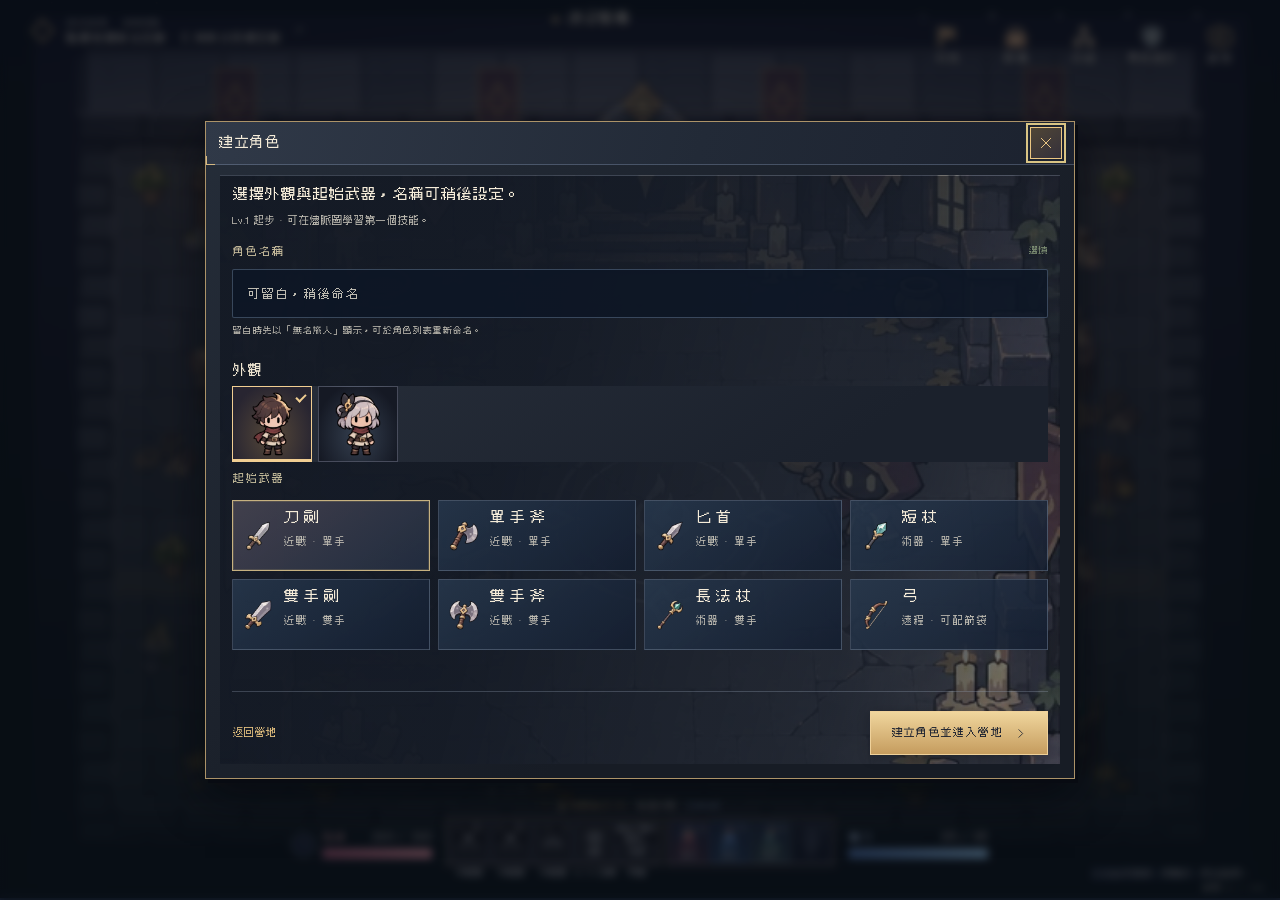
==== play.html @ 7969e5e6 "Publish Emberfall v0.64.27" ====
<!doctype html>
<html lang="zh-Hant">
<head><meta name="emberfall-version" content="0.64.27"><meta name="emberfall-release" content="138"><meta charset="utf-8"><meta name="viewport" content="width=device-width,initial-scale=1,viewport-fit=cover"><meta name="theme-color" content="#141a24"><meta name="description" content="裂界遺火：以燼脈圖與裝備養成的 2D 刷裝動作 RPG。探索三章分岔路線、裂隙與終局守衛。"><title>裂界遺火</title><link rel="icon" href="data:image/svg+xml,%3Csvg xmlns='http://www.w3.org/2000/svg' viewBox='0 0 32 32'%3E%3Cpath d='M16 2 28 19 16 30 4 19Z' fill='%23b69a69'/%3E%3Cpath d='m16 10 5 10-5 5-5-5Z' fill='%23121614'/%3E%3C/svg%3E"><!-- PWA:START --><link rel="manifest" href="manifest.webmanifest"><link rel="apple-touch-icon" href="icons/emberfall-180.png"><!-- PWA:END --><link rel="stylesheet" href="style.css?v=136"><link rel="stylesheet" href="mobile.css?v=135"><link rel="stylesheet" href="ring-tree.css?v=130"><link rel="stylesheet" href="anime-theme.css?v=135"><link rel="stylesheet" href="anime-assets.css?v=108"><link rel="stylesheet" href="compact-skills.css?v=130"><link rel="stylesheet" href="feedback-ui.css?v=108"><link rel="stylesheet" href="cloud-ui.css?v=108"><link rel="stylesheet" href="verified-ui.css?v=109"><link rel="stylesheet" href="appearance-picker.css?v=109"></head>
<body class="storage-loading"><div id="low-health-warning" aria-hidden="true"></div><div id="storage-loader" role="status">載入角色存檔…</div>
<dialog class="orientation-guard" id="orientation-guard" role="alertdialog" aria-modal="true" aria-labelledby="orientation-title" aria-describedby="orientation-copy" tabindex="-1" hidden><svg viewBox="0 0 64 64" aria-hidden="true"><rect x="20" y="10" width="24" height="44" rx="4" transform="rotate(90 32 32)"/><path d="M11 24A23 23 0 0 1 48 13m-1-7 2 8-8-1M53 40A23 23 0 0 1 16 51m1 7-2-8 8 1"/><path d="M47 29v6"/></svg><strong id="orientation-title">請將手機轉為橫向</strong><p id="orientation-copy">已暫停遊戲，橫向後繼續。</p></dialog>
<svg class="svg-defs" aria-hidden="true"><defs><symbol id="i-dagger" viewBox="0 0 24 24"><path d="m16 3 5-1-1 5-8 8-4-4 8-8ZM6 10l8 8M9 14l-6 6m0-4 4 4"/></symbol><symbol id="i-sword" viewBox="0 0 24 24"><path d="m14 4 6-2-2 6-9 9-3-3ZM4 13l7 7M3 21l5-5M2 20l2 2"/></symbol><symbol id="i-earthbreak" viewBox="0 0 24 24"><path d="m2 15 5-4 4 2-3 3 1 3-5-1ZM12 14l4-2 6 3-2 4-5 1-3-3Z" fill="#516279" stroke="#99aabc" stroke-width=".8"/><path d="m2 15 3 1m4-1 2 1-1 2 3 3m-2-5 3 1 3-2 4 1" fill="none" stroke="#efb267" stroke-width="1.2" stroke-linejoin="round" stroke-linecap="round"/><path d="m17 3 4-1-1 4-6 7-2-2Z" fill="#dce8ef" stroke="#7590a4" stroke-width=".65"/><path d="m12 10 3 3m-1-1-3 2" fill="none" stroke="#efd192" stroke-width="1.15" stroke-linecap="round"/></symbol><symbol id="i-bow" viewBox="0 0 24 24"><path d="M5 3c16 1 15 15 16 16L5 3 3 21 21 19M3 21 19 5m-5 0h5v5"/></symbol><symbol id="i-staff" viewBox="0 0 24 24"><path d="m4 21 10-12M12 3l7-1 3 6-7 4-5-4Z"/></symbol><symbol id="i-rune" viewBox="0 0 24 24"><path d="m12 2 8 10-8 10-8-10ZM12 6v12M8 12h8"/></symbol><symbol id="i-map" viewBox="0 0 24 24"><path d="m2 5 7-3 6 3 7-3v17l-7 3-6-3-7 3ZM9 2v17M15 5v17"/></symbol><symbol id="i-bag" viewBox="0 0 24 24"><path d="M7 6V4a5 5 0 0 1 10 0v2M4 7h16l1 14H3ZM8 11v2m8-2v2"/></symbol><symbol id="i-tree" viewBox="0 0 24 24"><path d="M12 7v4M5 11h14M5 11v5M19 11v5M12 11v8"/><circle cx="12" cy="4" r="3"/><circle cx="5" cy="19" r="3"/><circle cx="19" cy="19" r="3"/></symbol><symbol id="i-book" viewBox="0 0 24 24"><path d="M12 5C8 2 3 3 2 4v16c4-2 7-1 10 1 3-2 6-3 10-1V4c-4-2-7-1-10 1v16M5 8h4m6 0h4M5 12h4m6 0h4"/></symbol><symbol id="i-chevron" viewBox="0 0 24 24"><path d="m9 5 7 7-7 7"/></symbol><symbol id="i-flame" viewBox="0 0 24 24"><path d="M13 2c1 6 9 7 7 14a8 8 0 0 1-16-1c0-3 2-5 4-7-1 6 2 6 3 4 2-3-1-5 2-10ZM12 14c-5 4-2 8 1 6 2-1 1-4-1-6Z"/></symbol><symbol id="i-shield" viewBox="0 0 24 24"><path d="m12 2 9 4-1 10-8 6-8-6L3 6ZM12 6v12M8 12h8"/></symbol><symbol id="i-heart" viewBox="0 0 24 24"><path d="M12 21 3 12C-2 5 7-1 12 6c5-7 14-1 9 6Z"/></symbol><symbol id="i-eye" viewBox="0 0 24 24"><path d="M2 12s8-15 20 0c-12 15-20 0-20 0Z"/><circle cx="12" cy="12" r="3"/></symbol><symbol id="i-helm" viewBox="0 0 24 24"><path d="M4 19V9a8 8 0 0 1 16 0v10l-5 3v-9H9v9ZM4 10h16M12 2v8"/></symbol><symbol id="i-armor" viewBox="0 0 24 24"><path d="M7 2 2 7l3 5 2-2-1 12h12l-1-12 2 2 3-5-5-5-5 3Z"/></symbol><symbol id="i-hand" viewBox="0 0 24 24"><path d="m7 22-4-8 2-2 3 3V4a2 2 0 0 1 3 0v8-9a2 2 0 0 1 3 0v9-7a2 2 0 0 1 3 0v8-5a2 2 0 0 1 3 0v9l-4 5Z"/></symbol><symbol id="i-boot" viewBox="0 0 24 24"><path d="M7 2h11l-1 12 5 5v3H3v-5l5-4Z"/></symbol><symbol id="i-whirl" viewBox="0 0 24 24"><path d="M20 7C12-3-1 7 5 16c4 6 15 4 15-3 0-6-9-8-11-3s5 8 6 3M20 2v5h-5"/></symbol><symbol id="i-wind" viewBox="0 0 24 24"><path d="M2 8h14c8 0 4-10 0-5M2 12h16c7 0 4 11-1 7M2 16h8"/></symbol><symbol id="i-lightning" viewBox="0 0 24 24"><path d="m13 2-9 12 7-1-1 9 10-13-7 1Z"/></symbol><symbol id="i-target" viewBox="0 0 24 24"><circle cx="12" cy="12" r="8"/><circle cx="12" cy="12" r="3"/><path d="M12 0v5m0 14v5M0 12h5m14 0h5"/></symbol><symbol id="i-meteor" viewBox="0 0 24 24"><path d="m9 4 10-2-2 10M6 8l7-5M15 16l6-7"/><circle cx="8" cy="16" r="6"/></symbol><symbol id="i-snow" viewBox="0 0 24 24"><path d="M12 1v22M2 6l20 12M2 18 22 6M8 3l4 4 4-4M8 21l4-4 4 4M2 10l5-1-1-5M22 14l-5 1 1 5M2 14l5 1-1 5M22 10l-5-1 1-5"/></symbol><symbol id="i-potion" viewBox="0 0 24 24"><path d="M8 2h8v4l-1 2 5 7v5l-3 2H7l-3-2v-5l5-7-1-2ZM5 15h14M10 18h4m-2-2v4"/></symbol><symbol id="i-pause" viewBox="0 0 24 24"><path d="M8 4v16M16 4v16"/></symbol><symbol id="i-play" viewBox="0 0 24 24"><path d="m7 3 14 9-14 9Z"/></symbol><symbol id="i-close" viewBox="0 0 24 24"><path d="m5 5 14 14M5 19 19 5"/></symbol><symbol id="i-coin" viewBox="0 0 24 24"><circle cx="12" cy="12" r="9"/><path d="m12 6 4 6-4 6-4-6Z"/></symbol><symbol id="i-check" viewBox="0 0 24 24"><path d="m4 12 5 5L20 6"/></symbol><symbol id="i-lock" viewBox="0 0 24 24"><path d="M7 10V6a5 5 0 0 1 10 0v4M4 10h16v12H4ZM12 14v4"/></symbol><symbol id="i-chest" viewBox="0 0 24 24"><path d="M3 9V5h18v4M2 9h20v12H2ZM3 13h18M10 10h4v6h-4ZM7 4v5m10-5v5"/></symbol><symbol id="i-flag" viewBox="0 0 24 24"><path d="M5 22V2m0 1c5-4 8 4 15 0v11c-7 4-10-4-15 0"/></symbol><symbol id="i-ring" viewBox="0 0 24 24"><circle cx="12" cy="15" r="7"/><path d="m7 5 5-4 5 4-5 6ZM7 5h10"/></symbol><symbol id="i-salvage" viewBox="0 0 24 24"><path d="m14 2 8 8-4 4-8-8 4-4ZM12 8 2 18l4 4L16 12M17 19l2 3m2-6 2 1M3 4l2 2"/></symbol><symbol id="i-unlock" viewBox="0 0 24 24"><path d="M8 10V6a4 4 0 0 1 8 0M5 10h14v12H5ZM12 14v4"/></symbol></defs></svg>
<div class="game-shell">
 <header class="game-topbar"><div class="chapter-label"><span id="arena-chapter">營地</span><b id="arena-chapter-name">遠征整備</b><i id="arena-location-divider" aria-hidden="true" hidden>／</i><span id="arena-location"></span></div></header>
 <main class="game-main"><section class="arena" id="arena"><canvas id="world" aria-label="裂界遺火遊戲畫面"></canvas><div class="arena-grain"></div>
  <aside class="player-status-hud" aria-label="玩家狀態">
   <section id="route-hud" class="route-hud" aria-label="遠征狀態" hidden>
    <div class="run-progress"><strong id="run-difficulty">初征</strong><span id="run-progress"></span><span class="run-clock"><time id="run-time" aria-label="遠征時間">00:00</time></span></div>
    <div class="run-room"><strong id="run-room-name"></strong><span id="run-wave"></span></div>
    <div class="run-objective" id="run-objective" hidden></div>
    <div class="route-hud-row"><button class="mini-map" id="mini-map" data-panel="quests" aria-label="開啟任務路線"></button><span class="route-remaining" title="目前這一波，包含尚未入場的敵人">敵人剩餘 <b id="enemy-count">0</b></span></div>
   </section>
   <div class="quest-tracker"><button data-panel="quests"><span class="quest-diamond">◇</span><div><small>遠征進度 <span id="arena-state">營地準備</span></small><b id="objective-text">建立角色，準備遠征</b></div><span>↗</span></button></div><aside id="training-overlay" class="training-overlay hidden" aria-label="DPS 訓練場即時統計"><div class="training-live-heading"><b>DPS 訓練場</b><span id="training-state">等待首次命中</span><time id="training-timer">00:00</time></div><div class="training-live-grid"><div><small>平均 DPS</small><b id="training-average">0</b></div><div><small>近 5 秒 DPS</small><b id="training-recent">0</b></div><div><small>峰值 1 秒 DPS</small><b id="training-peak">0</b></div><div><small>累計實傷</small><b id="training-total">0</b></div><div><small>最大單次</small><b id="training-max">0</b></div></div><p id="training-live-mana"></p><div class="training-live-actions"><button id="training-reset" data-training-action="reset">重置</button><button data-panel="trainingResults">傷害分析</button><button id="training-finish" data-training-action="finish">結束採樣</button><button data-training-action="camp">回營地</button></div></aside><div class="buff-rack" id="buff-rack" aria-label="目前增減益"></div></aside>
  <div id="room-banner" class="room-banner hidden"><small id="room-subtitle"></small><strong id="room-title"></strong></div>
  <details id="expedition-risk-hud" hidden><summary></summary><div class="risk-summary"></div></details>

  <div class="boss-bar hidden" id="boss-bar"><small>灰燼君王 · 莫爾迦 <span id="boss-phase">沉眠的暴君</span></small><div><i id="boss-fill"></i></div></div>
  <div class="camp-overlay" id="camp-overlay"><h2>建立角色</h2><button id="start" class="gold-btn">開啟行者名冊</button></div>
  <button type="button" id="camp-interact" class="camp-interact hidden"><kbd>E</kbd><span></span></button>
  <div class="result-overlay hidden" id="result-overlay"></div><div class="pause-overlay hidden" id="pause-overlay"><h2>暫停</h2><button id="resume" class="gold-btn">繼續遊戲</button><button id="abandon" class="subtle-btn">返回營地</button><small>本次關卡進度不會保留</small></div>
  <div class="travel-overlay hidden" id="travel-overlay">
   <div class="travel-veil" aria-hidden="true">
    <svg class="travel-lines" viewBox="0 0 900 380" fill="none" stroke="currentColor" stroke-width="2" aria-hidden="true">
     <g data-scene="ember">
      <path d="M2 74h151l35 35h84l24 24h54M898 306H747l-35-35h-84l-24-24h-54M0 296h103l27-27h74l24-24h43M900 84H797l-27 27h-74l-24 24h-43"/>
      <path class="travel-ink" d="M138 155h9v12h12v9h-12v12h-9v-12h-12v-9h12zm582 38h8v10h10v8h-10v10h-8v-10h-10v-8h10zM211 203h9v9h-9zm452-49h10v10h-10zM69 228h6v6h-6zm748-88h6v6h-6z"/>
     </g>
     <g data-scene="tide">
      <path d="M0 122h123l19 12h137l23-14h71M900 260H777l-19-12H621l-23 14h-71M8 236h169l24 14h110M892 145H723l-24-14H589"/>
      <path d="M56 170h64l14 9h82m-96 28h96l15 9h77m536-5h-64l-14-9h-82m96-28h-96l-15-9h-77"/>
      <path class="travel-ink" d="M247 161h16v4h-16zm-157 54h22v3H90zm531 16h16v4h-16zm155-64h22v3h-22z"/>
     </g>
     <g data-scene="star">
      <path d="M50 269l83-66 86 23 56-68 72-23m503-25-83 66-86-23-56 68-72 23M21 78l90 31 61-37 74 37m633 193-90-31-61 37-74-37"/>
      <path class="travel-ink" d="m130 192 10 11-10 11-10-11zm85 24 9 10-9 10-9-10zm58-67 9 9-9 9-9-9zm494 16 10 11-10 11-10-11zm-86-22 9 10-9 10-9-10zm-56 68 9 10-9 10-9-10zM174 67h10v10h-10zm552 236h10v10h-10z"/>
     </g>
     <g data-scene="rift">
      <path d="M2 99h89v15h54v22h63v15h57v20h82m551 110h-89v-15h-54v-22h-63v-15h-57v-20h-82M46 277h68v-15h70v-20h78v-14h82M854 103h-68v15h-70v20h-78v14h-82"/>
      <path class="travel-ink" d="M125 191h24v6h-24zm44-19h15v12h-15zm54 34h24v4h-24zm552-17h-24v-6h24zm-44 19h-15v-12h15zm-54-34h-24v-4h24z"/>
     </g>
    </svg>
   </div>
   <div class="travel-cue" role="status" aria-atomic="true">
    <svg class="travel-glyph" viewBox="0 0 24 24" fill="currentColor" shape-rendering="crispEdges" aria-hidden="true">
     <path data-sigil="ember" fill-rule="evenodd" d="M11 2h3v5h3v4h3v7h-3v3H7v-3H4v-5h3V9h4ZM10 14v3H8v2h7v-5h-2v-3h-3Z"/>
     <path data-sigil="tide" d="M2 10h4V8h4V6h5v2h5v2h2v3h-4v-2h-4V9h-3v2H7v2H2ZM2 17h5v-2h4v-2h3v2h4v2h4v2h-5v-2h-4v-1h-2v1H7v2H2Z"/>
     <path data-sigil="star" d="M11 2h2v6h2v3h7v2h-7v2h-2v7h-2v-7H9v-2H2v-2h7V8h2ZM4 5h2v2H4Zm14 12h2v2h-2Z"/>
     <path data-sigil="rift" d="M14 2h6v3h-4v4h-3v4H9v4H6v4H2v-4h3v-4h4V9h4V5h1ZM19 11h3v4h-3v3h-3v4h-5v-3h3v-4h3v-4ZM3 5h3v3H3Z"/>
    </svg>
    <div><small id="travel-area"></small><strong id="travel-name"></strong></div>
   </div>
  </div>
  <div class="touch-joystick" id="joystick" aria-label="移動搖桿"><span id="stick"></span></div><div class="touch-attack"><button id="touch-attack" aria-label="關閉自動戰鬥" aria-pressed="true"><svg><use href="#i-sword"/></svg><small>自動 ON</small></button></div>
  <div class="combat-dock">
   <div class="resource-panel health-resource"><span class="hud-level" id="hud-level" aria-label="角色等級 1">1</span><div class="resource-heading"><span>生命 <small>HP</small></span><b id="hp-text"></b></div><div class="resource-track hp-track"><i id="hp-fill"></i><span></span></div><small>生命歸零時遠征結束</small></div>
   <div class="combat-actions"><div class="auto-combat-status" id="auto-combat-status" aria-live="polite"><b>自動 ON</b><span>普通攻擊</span><small>免費</small></div><div class="skill-bar"><button data-action="skill0" class="skill-button empty-skill" aria-keyshortcuts="1"><kbd>1 · 左鍵</kbd><svg id="skill0-icon"><use href="#i-tree"/></svg><span class="cooldown"></span><small id="skill0-name">未配置</small><em id="skill0-cost">學習技能</em></button><button data-action="skill1" class="skill-button empty-skill" aria-keyshortcuts="2"><kbd>2 · 右鍵</kbd><svg id="skill1-icon"><use href="#i-tree"/></svg><span class="cooldown"></span><small id="skill1-name">未配置</small><em id="skill1-cost">學習技能</em></button><button data-action="skill2" class="skill-button empty-skill" aria-keyshortcuts="3 Q"><kbd>3 · Q</kbd><svg id="skill2-icon"><use href="#i-tree"/></svg><span class="cooldown"></span><small id="skill2-name">未配置</small><em id="skill2-cost">學習技能</em></button><button data-action="summon" class="skill-button utility" aria-keyshortcuts="C" aria-label="C 重召整支軍隊"><kbd>C</kbd><svg><use href="#i-shield"/></svg><span class="cooldown"></span><small>召喚編隊</small><em>0 MP · 重召</em></button><button data-action="dash" class="skill-button utility" aria-keyshortcuts="Space"><kbd>空白</kbd><svg><use href="#i-wind"/></svg><span class="cooldown"></span><small>閃避</small><em>免費</em></button></div><div class="flask-belt" id="flask-belt"></div></div>
   <div class="resource-panel mana-resource"><div class="resource-heading"><span>魔力 <small>MP</small></span><b id="mp-text"></b></div><div class="resource-track mp-track"><i id="mp-fill"></i><span></span></div><small id="mana-regen-label">技能消耗魔力 · 普攻免費</small></div>
  </div>
  <div class="experience-strip"><div><i id="xp-fill"></i></div><span id="xp-label">經驗</span></div>
  <div class="game-feed"><span id="feed-text">火光尚未熄滅。準備好，就出發吧。</span><small id="feed-time">現在</small></div>
 </section></main>
 <nav class="bottom-nav" aria-label="遊戲選單"><button data-panel="achievements" aria-keyshortcuts="L" title="成就（L）"><kbd class="nav-shortcut" aria-hidden="true">L</kbd><svg aria-hidden="true"><use href="#i-flag"/></svg><span class="nav-label">成就</span><span id="achievement-badge"></span></button><button data-panel="inventory" aria-keyshortcuts="B" title="背包（B）"><kbd class="nav-shortcut" aria-hidden="true">B</kbd><svg aria-hidden="true"><use href="#i-bag"/></svg><span class="nav-label">裝備</span><span id="bag-badge"></span></button><button data-panel="talents" aria-keyshortcuts="K" title="技能（K）"><kbd class="nav-shortcut" aria-hidden="true">K</kbd><svg aria-hidden="true"><use href="#i-tree"/></svg><span class="nav-label">技能</span><span class="point-dot"></span></button><button data-panel="stats" aria-keyshortcuts="P" title="角色統計（P）"><kbd class="nav-shortcut" aria-hidden="true">P</kbd><svg aria-hidden="true"><use href="#i-shield"/></svg><span class="nav-label">角色統計</span></button><button id="settings" aria-keyshortcuts="O" title="設定（O）" aria-label="遊戲設定" aria-haspopup="dialog"><svg viewBox="0 0 24 24" aria-hidden="true"><path d="m10 2-1 3-3 1-3-1-2 4 2 3-1 3 2 4 3-1 3 1 1 3h4l1-3 3-1 3 1 2-4-2-3 1-3-2-4-3 1-3-1-1-3Z"/><circle cx="12" cy="12" r="3"/></svg><span class="nav-label">設定</span><kbd class="nav-shortcut" aria-hidden="true">O</kbd></button></nav>
 <div class="game-save-state" id="save-status">進度已儲存</div>
</div>
<dialog id="panel-dialog" aria-labelledby="dialog-title"><div class="dialog-header"><div class="dialog-heading-accessible"><div class="eyebrow" id="dialog-eyebrow"></div><h2 id="dialog-title"></h2></div><nav id="panel-tabs" aria-label="面板切換"></nav><button id="dialog-close" class="close-btn modal-close" aria-label="關閉面板" title="關閉面板"><svg><use href="#i-close"/></svg></button></div><section id="settings-tools" class="settings-tools game-top-tools" aria-label="一般設定" hidden><button id="pause" aria-label="暫停遊戲"><svg><use href="#i-pause"/></svg><small>暫停</small></button><button id="fullscreen" aria-label="全螢幕遊戲"><span aria-hidden="true">⛶</span><small>全螢幕</small></button></section><div id="dialog-body"></div></dialog><dialog id="skill-catalog-dialog" aria-labelledby="skill-catalog-title"></dialog><div id="toasts" aria-live="polite"></div><input id="import-file" type="file" accept="application/json,application/gzip,.json,.gz" hidden><script type="module" src="app.js?v=138"></script>

<!-- PWA:START --><script type="module" src="pwa.js?v=108"></script><script type="module" src="updates.js?v=138"></script><!-- PWA:END -->
</body></html>
---- style.css ----
*{-webkit-user-select:none;user-select:none;-webkit-touch-callout:none}input,textarea,[contenteditable]:not([contenteditable="false"]),[contenteditable]:not([contenteditable="false"]) *{-webkit-user-select:text;user-select:text}img:not([draggable="true"]),a:not([draggable="true"]){-webkit-user-drag:none}
:root{color-scheme:dark;--bg:#0b110e;--panel:#172019;--line:#3c4935;--muted:#929d86;--text:#d9dccb;--gold:#c9af7a;--gold-dim:#a28f62;--green:#a2b792;--serif:Georgia,'Noto Serif TC','PMingLiU',serif}*{box-sizing:border-box}html,body{margin:0;width:100%;height:100%;overflow:hidden}body{background:#0b110e;color:var(--text);font:13px/1.6 var(--game-font)}button,a,input,select{font:inherit}button{color:inherit;background:none;border:0;cursor:pointer;touch-action:manipulation;-webkit-tap-highlight-color:transparent}button:disabled{cursor:not-allowed;opacity:.4}button:focus-visible,a:focus-visible,select:focus-visible{outline:2px solid var(--gold);outline-offset:3px}a{color:inherit;text-decoration:none}svg{width:20px;height:20px;fill:none;stroke:currentColor;stroke-width:1.5;stroke-linecap:round;stroke-linejoin:round;flex-shrink:0}.svg-defs{position:absolute;width:0;height:0;overflow:hidden}h1,h2,h3,p{margin:0}.hidden{display:none!important}.eyebrow{font-size:9px;letter-spacing:2px;color:var(--gold-dim)}.gold-btn{min-height:44px;padding:11px 20px;display:inline-flex;align-items:center;justify-content:center;gap:12px;background:linear-gradient(135deg,#b69b63,#ddc38d);border:1px solid #cbb27b;color:#20261b;font-size:12px;font-weight:600;letter-spacing:1px}.gold-btn:hover{filter:brightness(1.12)}.gold-btn svg{height:17px;width:17px}.gold-btn svg:last-child{width:13px}.outline-btn{display:inline-flex;align-items:center;justify-content:center;gap:10px;min-height:38px;padding:8px 13px;border:1px solid #6c7650;color:#d3c49e;font-size:11px}.outline-btn:hover{background:#3c4d2a55}.text-btn{display:inline-flex;gap:6px;align-items:center;padding:0;color:#c0b385;font-size:11px}.text-btn:hover{color:#f1dcad}.text-btn svg{width:12px;height:12px}.subtle-btn{padding:8px;font-size:11px;color:#b4b49a;letter-spacing:.5px}.subtle-btn:hover{color:#eee1bd}.point-dot{width:4px;height:4px;border-radius:50%;background:#d4b675;position:absolute;right:18px;top:2px}.game-shell,.game-main,.arena{position:relative;width:100%;height:100dvh}.game-shell{isolation:isolate}.game-main{position:absolute;inset:0;padding:0;max-width:none;margin:0}.arena{overflow:hidden;touch-action:none;background:#0d1511}.arena canvas{width:100%;height:100%;display:block;touch-action:none}.arena-grain{position:absolute;inset:0;pointer-events:none;background:repeating-linear-gradient(0deg,#00000003 0,#00000003 1px,transparent 1px,transparent 3px);z-index:1}.arena:after{content:'';position:absolute;bottom:0;left:0;right:0;height:260px;pointer-events:none;background:linear-gradient(transparent,#09120cc4 55%,#09120cf5);z-index:2}.game-topbar{position:absolute;left:0;top:0;right:0;height:61px;display:flex;align-items:center;justify-content:space-between;gap:20px;padding:0 28px;z-index:10;border-bottom:1px solid #68744b55;background:linear-gradient(#0b140ff5,#0b140fbb);box-shadow:0 2px 20px #0002}.brand{display:flex;align-items:center;gap:10px;color:#d9bf87;min-width:145px}.brand>svg{width:26px;height:32px;stroke-width:1}.brand>span{font:23px/1.2 var(--serif);letter-spacing:5px}.brand small{display:block;font:6px/2.2 var(--game-font);letter-spacing:3px}.chapter-label{display:flex;gap:12px;align-items:center;font-size:11px;color:#96a186;letter-spacing:1px}.chapter-label b{font:17px var(--serif);color:#d4c6a4;letter-spacing:2px;font-weight:400}.chapter-label>span:first-child{font-size:8px;border:1px solid #6c7350;padding:2px 6px;color:#b5b08c}.chapter-label i{font-style:normal;color:#67765a}.game-top-tools{display:flex;gap:15px;align-items:center;color:#bdc0a7}.game-top-tools>button:not(.difficulty-chip){display:flex;align-items:center;justify-content:center;width:28px;height:32px;color:#b4bd9d}.game-top-tools svg{width:16px;height:16px}.game-top-tools #fullscreen{font-size:23px}.difficulty-chip{font-size:10px;letter-spacing:1px;display:flex;align-items:center;gap:10px;border:1px solid #9c8b5855;background:#4c4e2522;padding:5px 10px;color:#d2bd89}.difficulty-chip svg{height:10px;width:10px;transform:rotate(90deg)}.quest-tracker{position:absolute;left:27px;top:85px;z-index:3;max-width:400px}.quest-tracker>button:first-child{display:flex;align-items:center;gap:10px;padding:0;text-align:left;text-shadow:0 2px 6px #000}.quest-diamond{font-size:25px;color:#d5bd83}.quest-tracker small{display:block;font-size:8px;letter-spacing:1.5px;color:#b4b89c}.quest-tracker small>span{margin-left:10px;color:#8f9c82;letter-spacing:0}.quest-tracker b{display:block;font-size:11px;font-weight:400;letter-spacing:.5px;color:#d2d0b8;max-width:340px}.quest-tracker>button:first-child>span:last-child{color:#a6ad8b;margin-left:3px;font-size:11px}.mini-map{position:absolute;top:86px;right:28px;display:flex;gap:6px;padding:12px;background:#0e1a12b5;border:1px solid #a4a46a44;z-index:3}.mini-map span{height:12px;width:16px;border:1px solid #748466;transform:skewY(-15deg);background:#283d2a}.mini-map span.active{border-color:#e2ca8e;background:#a19261}.mini-map span.done{background:#758d60}.room-banner{position:absolute;top:24%;left:0;right:0;text-align:center;pointer-events:none;color:#e2d4b3;text-shadow:0 2px 14px #000;background:linear-gradient(90deg,transparent,#0a170f88,transparent);padding:15px;z-index:4;animation:banner 3.5s both}.room-banner small{display:block;font-size:10px;letter-spacing:3px;color:#b6ac8a}.room-banner strong{font:30px/2 var(--serif);letter-spacing:5px;font-weight:400}@keyframes banner{0%,100%{opacity:0}15%,80%{opacity:1}}.boss-bar{position:absolute;top:175px;left:30%;right:30%;z-index:4}.boss-bar small{display:block;text-align:center;font-size:11px;color:#e0b59c;margin-bottom:6px;letter-spacing:1px}.boss-bar small span{display:block;font-size:8px;color:#ae9176;margin-top:2px}.boss-bar>div{height:10px;border:1px solid #a68158;padding:2px;background:#291e1a}.boss-bar i{display:block;height:100%;background:linear-gradient(90deg,#873e32,#ce7654);transition:width .15s}.camp-overlay{position:absolute;inset:0;z-index:4;display:flex;flex-direction:column;align-items:center;justify-content:center;padding:65px 16px 190px;text-align:center;background:linear-gradient(#09130b11,#0b150d33 35%,#08130d99 80%)}.camp-badge{width:54px;height:54px;display:grid;place-items:center;border:1px solid #d0b37d66;transform:rotate(45deg);background:#25312188;box-shadow:0 0 50px #d2bc6422;margin-bottom:26px}.camp-badge svg{transform:rotate(-45deg);width:32px;height:32px;color:#d0ba85;stroke-width:1}.camp-overlay>.eyebrow{font-size:8px;letter-spacing:3px;color:#b9a771}.camp-overlay h2{font:32px var(--serif);font-weight:400;letter-spacing:4px;color:#efe1bc;margin:16px 0}.camp-overlay p{font-size:12px;line-height:2;letter-spacing:1px;color:#bdc3aa;margin-bottom:28px}.camp-overlay>.gold-btn{min-width:220px}.camp-overlay>.subtle-btn{margin-top:11px}.camp-loadout-hint{font-size:9px;color:#788c6e;margin-top:11px;letter-spacing:.6px}.next-room{position:absolute;top:31%;left:0;right:0;z-index:5;display:flex;align-items:center;flex-direction:column;gap:12px}.next-room>span{font-size:11px;color:#c5cbb0;text-shadow:0 2px 8px #000}.result-overlay,.pause-overlay{position:absolute;inset:0;z-index:9;background:#07110cea;backdrop-filter:blur(4px);display:flex;align-items:center;justify-content:center;flex-direction:column;text-align:center;padding:20px 20px 130px}.result-overlay>svg,.pause-overlay>svg{color:var(--gold);width:52px;height:52px;margin-bottom:17px}.result-overlay h2,.pause-overlay h2{font:29px var(--serif);letter-spacing:4px;color:#e8d9b0;margin:11px 0}.result-overlay p,.pause-overlay p{font-size:12px;color:#a6b099;line-height:2;max-width:430px}.pause-overlay .gold-btn{margin-top:24px;min-width:175px}.result-overlay .subtle-btn,.pause-overlay .subtle-btn{margin-top:10px}.result-stats{display:flex;gap:34px;margin:25px 0}.result-stats b{display:block;font:26px var(--serif);color:#d1bb85}.result-stats small{font-size:10px;color:#a5b294}.result-reward{color:#d6ab91!important;margin-bottom:22px!important}.combat-dock{position:absolute;bottom:91px;left:50%;transform:translateX(-50%);width:min(880px,calc(100% - 70px));display:grid;grid-template-columns:1fr 320px 1fr;align-items:center;gap:26px;z-index:6;pointer-events:none}.resource-panel{min-width:0;padding:13px 13px 8px;border:1px solid #68694a66;background:linear-gradient(#152319dd,#0a150fdd);box-shadow:0 2px 20px #0004}.resource-heading{display:flex;justify-content:space-between;align-items:center;gap:8px;margin-bottom:7px;font-size:13px;letter-spacing:1px}.resource-heading small{font:9px var(--game-font);opacity:.65;margin-left:5px}.resource-heading b{font:13px var(--game-font);letter-spacing:.5px;color:#f0e7d2;white-space:nowrap}.health-resource .resource-heading>span{color:#f39888}.mana-resource .resource-heading>span{color:#89bff0}.resource-track{height:20px;position:relative;background:#080e0a;border:1px solid #aa8b6977;padding:2px;overflow:hidden}.resource-track i{display:block;height:100%;width:100%;transition:width .15s;box-shadow:inset 0 1px 1px #fff3}.resource-track>span{position:absolute;inset:2px;background:linear-gradient(#ffffff18,transparent 45%,#0002);pointer-events:none}.hp-track i{background:linear-gradient(90deg,#8e241e,#df5149 85%,#ed8b71)}.mp-track{border-color:#729bb177}.mp-track i{background:linear-gradient(90deg,#1c4e94,#428ed5 85%,#85b8e9)}.resource-panel>small{display:block;margin-top:5px;font-size:8px;color:#8a9b80;letter-spacing:.3px}.combat-actions{display:flex;flex-direction:column;gap:13px;align-items:center}.skill-bar{display:flex;align-items:center;gap:9px;pointer-events:auto}.skill-button{position:relative;width:54px;height:52px;border:1px solid #a89b6355;background:linear-gradient(135deg,#34482a,#132116);box-shadow:inset 0 0 0 3px #0c160e99;display:grid;place-items:center;color:#d2c693}.skill-button svg{width:27px;height:27px;stroke-width:1.3}.skill-button:hover{border-color:#ddc98b}.skill-button kbd{position:absolute;top:0;right:2px;background:#101b12;color:#c5c6a5;font:8px var(--game-font);padding:1px 3px}.skill-button small{position:absolute;top:55px;white-space:nowrap;font-size:8px;color:#bbc3a2}.skill-button em{position:absolute;bottom:1px;font-style:normal;font-size:7px;letter-spacing:.5px;color:#85b3d1}.skill-button.utility{width:46px;height:46px;color:#b7bda0;background:#182a1bc9}.skill-button.utility small{top:50px}.skill-button.utility kbd{font-size:6px}.skill-button.unavailable{opacity:.55}.cooldown{position:absolute;inset:0;display:none;place-items:center;background:#07130cdd;color:#e3d6b6;font:19px var(--game-font)}.cooldown.active{display:grid}.flask-belt{display:flex;gap:7px;padding-top:8px;pointer-events:auto}.flask-slot{width:47px;height:60px;position:relative;display:flex;align-items:center;justify-content:center;flex-direction:column;gap:0;border:1px solid color-mix(in srgb,var(--flask-color) 50%,transparent);background:#111f16;isolation:isolate;overflow:hidden;color:var(--flask-color);box-shadow:inset 0 0 0 3px #09150e88}.flask-slot>svg{width:22px;height:24px;stroke-width:1.1;margin-top:0}.flask-slot kbd{position:absolute;top:1px;right:3px;font:8px var(--game-font);color:#d5d5b9}.flask-liquid{position:absolute;bottom:0;left:0;right:0;height:var(--charge);background:linear-gradient(transparent,color-mix(in srgb,var(--flask-color) 20%,transparent));z-index:-1;transition:height .2s}.flask-slot small{font-size:8px;line-height:1.3;letter-spacing:1px}.flask-slot>b{font:8px var(--game-font);color:#c3cdb5;line-height:1.5}.flask-slot em{font-style:normal;font-size:6px;color:#6d8566}.flask-slot.flask-active{border-color:var(--flask-color);box-shadow:0 0 12px color-mix(in srgb,var(--flask-color) 18%,transparent),inset 0 0 10px color-mix(in srgb,var(--flask-color) 10%,transparent)}.flask-slot.flask-empty{opacity:.45}.buff-rack{position:absolute;bottom:271px;left:50%;transform:translateX(-50%);display:flex;gap:7px;z-index:6;pointer-events:none;flex-wrap:wrap;justify-content:center;max-width:600px}.buff-rack>span{display:flex;align-items:center;gap:6px;padding:5px 8px;font-size:9px;border:1px solid color-mix(in srgb,var(--buff-color) 40%,transparent);background:#0d1c12c9;color:var(--buff-color)}.buff-rack svg{width:13px;height:13px}.buff-rack b{font:10px var(--game-font);color:#e0ddc0}.experience-strip{position:absolute;left:0;right:0;bottom:65px;z-index:8}.experience-strip>div{height:4px;background:#313a21;border-top:1px solid #83754477}.experience-strip i{display:block;height:100%;background:linear-gradient(90deg,#7b6a33,#c6ac60);width:0}.experience-strip>span{position:absolute;right:15px;bottom:7px;font-size:8px;color:#9e9a70;letter-spacing:1px;text-shadow:0 1px 4px #000}.game-feed{position:absolute;left:26px;bottom:111px;max-width:235px;z-index:4;pointer-events:none;font-size:9px;color:#7e9274;line-height:1.8}.game-feed small{display:none}.bottom-nav{position:absolute;left:0;right:0;bottom:0;height:65px;display:flex;align-items:stretch;justify-content:center;gap:23px;padding:9px 15px 8px;border-top:1px solid #676c4777;background:linear-gradient(#1d2b1ad9,#0f1d14fa);z-index:10;box-shadow:0 -5px 25px #08120b66}.bottom-nav button{position:relative;min-width:65px;padding:0 8px;display:flex;flex-direction:column;justify-content:center;align-items:center;gap:4px;font-size:10px;letter-spacing:1px;color:#9fae8d}.bottom-nav button svg{height:20px;width:20px;stroke-width:1.3}.bottom-nav button:hover,.bottom-nav button.active{color:#e0c48a}.bottom-nav button.active:after{content:'';position:absolute;bottom:-8px;left:25%;right:25%;height:2px;background:#c9ad70}#bag-badge{position:absolute;top:-2px;right:9px;font-size:8px;color:#d8bd80}.game-save-state{position:absolute;right:20px;bottom:23px;z-index:11;font-size:8px;letter-spacing:1px;color:#6b8361;max-width:180px;pointer-events:none}.game-save-state i{display:none}.touch-joystick,.touch-attack{display:none}.panel-intro{font-size:12px;color:#a1ae92;line-height:1.9;margin-bottom:20px}.game-feed{text-overflow:ellipsis;overflow:hidden}.difficulty-option>small{display:flex;align-items:center;gap:6px;font-size:9px;color:#b5b18e;margin-bottom:13px}.difficulty-option>small svg{height:12px;width:12px}.difficulty-option.locked{border-color:#3f4c33;background:#142015}.difficulty-option.locked>b{color:#8e8e70}.difficulty-option p{font-size:10px;color:#b39a73;line-height:1.8;margin-top:12px}.difficulty-notice{margin-top:20px}.hero-stat-sheet{padding:18px;border:1px solid #596843;background:linear-gradient(120deg,#27351f66,#102215);margin-bottom:24px}.stat-sheet-heading{display:flex;justify-content:space-between;align-items:center;margin-bottom:18px}.stat-sheet-heading small{font-size:9px;color:#9eab83;letter-spacing:1px}.stat-sheet-heading h3{font:23px var(--serif);color:#e0cfaa;letter-spacing:2px;margin-top:5px}.stat-sheet-heading>span{font-size:9px;color:#819772}.stat-sheet-grid{display:grid;grid-template-columns:repeat(3,1fr);gap:12px 20px}.stat-sheet-grid>div{display:flex;align-items:center;gap:8px;min-width:0;font-size:10px;color:#98ab87}.stat-sheet-grid svg{height:14px;width:14px;color:#b6ae7a}.stat-sheet-grid b{margin-left:auto;font:13px var(--game-font);color:#d7d6b5;white-space:nowrap}.stat-sheet-note{font-size:9px;color:#708c65;line-height:1.8;margin-top:18px;border-top:1px solid #465f3355;padding-top:12px}.stash-layout{display:grid;grid-template-columns:1fr 1fr;gap:22px}.stash-section-heading{display:flex;align-items:center;justify-content:space-between;padding:0 0 12px;border-bottom:1px solid #55684466;margin-bottom:14px}.stash-section-heading h3{font:17px var(--serif);display:flex;align-items:center;gap:8px;color:#c6c8a6}.stash-section-heading h3 svg{width:18px;height:18px;color:#baa774}.stash-section-heading>span{font-size:10px;color:#a7b693}

.close-btn{border:1px solid #455039;width:34px;height:34px;display:grid;place-items:center;color:#a1aa91}.close-btn svg{width:16px}.close-btn:hover{color:#e4d3a7;border-color:#a08a58}dialog{width:min(870px,94vw);max-height:88dvh;padding:0;background:linear-gradient(135deg,#20271e,#121c14);color:var(--text);border:1px solid #77714d;box-shadow:0 20px 100px #0009}dialog::backdrop{background:#070e0bc9;backdrop-filter:blur(5px)}.dialog-header{display:flex;align-items:center;justify-content:space-between;padding:22px 26px;border-bottom:1px solid #424b35;position:sticky;top:0;background:#192219;z-index:2}.dialog-header h2{font:23px/1.7 var(--serif);color:#ddd1ae;letter-spacing:3px}.dialog-header .eyebrow{font-size:8px}#dialog-body{padding:24px 26px 30px}.panel-intro{font-size:11px;color:#9ca78d;line-height:1.9;margin-bottom:20px}.class-grid{display:grid;grid-template-columns:repeat(3,1fr);gap:14px}.class-card{border:1px solid #4d5b3d;padding:25px 17px 18px;text-align:left;background:#1b281b;position:relative}.class-card.selected{border-color:var(--gold);background:linear-gradient(135deg,#b49f6020,#18271a)}.class-card>svg{display:block;height:60px;width:60px;margin:10px auto 28px;stroke-width:1;color:var(--class-color)}.class-card h3{font:22px var(--serif);letter-spacing:4px;color:var(--class-color)}.class-card small{font-size:9px;color:#a9a68e;letter-spacing:1px;display:block;margin:7px 0 15px}.class-card p{font-size:10px;color:#8f9f83;line-height:1.9;min-height:57px}.class-builds{border-top:1px solid #445037;margin-top:17px;padding-top:13px;display:flex;gap:8px;flex-wrap:wrap}.class-builds span{font-size:9px;background:#101a11;border:1px solid #48573b;padding:3px 7px;color:#b0b89b}.class-card .gold-btn{width:100%;margin-top:20px;min-height:36px;font-size:10px}.empty-state{padding:30px;text-align:center;border:1px dashed #4a5a3a;color:#8a9d79;font-size:11px;grid-column:1/-1}.guide-grid{display:grid;grid-template-columns:1fr 1fr;gap:22px}.guide-block{border:1px solid #415235;padding:18px;background:#162416}.guide-block h3{font:17px var(--serif);color:#cbbf9c;letter-spacing:2px;margin-bottom:12px}.guide-block p{font-size:11px;line-height:2;color:#9aaa8c}.guide-block kbd{background:#0c190e;border:1px solid #4e6040;padding:1px 5px;font:10px var(--game-font);color:#c3caaa}.guide-block ol{padding-left:19px;margin:0;color:#9aaa8c;font-size:11px;line-height:2.3}.save-actions{display:flex;gap:10px;margin-top:16px}.save-actions button{border:1px solid #69704d;padding:8px 13px;font-size:10px;color:#c6bc96}.difficulty-options{display:grid;grid-template-columns:repeat(3,1fr);gap:12px}.difficulty-option{padding:22px 15px;border:1px solid #4d5b3d;background:#1b281b;text-align:left}.difficulty-option.selected{border-color:#bba36f}.difficulty-option b{display:block;font:19px var(--serif);color:#d2c196;margin-bottom:13px}.difficulty-option span{font-size:10px;display:block;color:#95a784;line-height:2}.difficulty-option .gold-btn{margin-top:20px;min-height:34px;font-size:10px;width:100%}#toasts{position:fixed;right:24px;bottom:28px;display:flex;flex-direction:column;gap:8px;z-index:50;pointer-events:none}.toast{padding:12px 18px;background:#202e1ff5;border:1px solid #6a764b;color:#dbcfaa;font-size:11px;box-shadow:0 5px 25px #0006;animation:toastin .2s ease;max-width:340px}@keyframes toastin{from{opacity:0;transform:translateY(8px)}to{opacity:1;transform:translateY(0)}}

.roster-toolbar{display:flex;align-items:center;justify-content:space-between;gap:20px;margin-bottom:22px}.roster-toolbar p{font-size:11px;color:#9ba98b;line-height:1.9;max-width:430px}.roster-toolbar .gold-btn{white-space:nowrap;font-size:11px;padding:11px 14px;gap:10px}.roster-toolbar .gold-btn span{font-size:9px;font-weight:400;opacity:.7}.hero-list{display:grid;gap:12px}.hero-card{display:flex;align-items:center;gap:20px;padding:20px;border:1px solid #415138;background:linear-gradient(100deg,#23311f80,#142217);position:relative}.hero-card.selected{border-color:#a29261;background:linear-gradient(100deg,#a18d4a1c,#1b291b)}.hero-card-icon{width:70px;height:80px;display:grid;place-items:center;border:1px solid #67734b44;background:#0f1b1255;flex-shrink:0;color:var(--class-color)}.hero-card-icon svg{width:43px;height:50px;stroke-width:1}.hero-card-info{flex:1;min-width:0}.hero-class-label{display:block;font-size:9px;letter-spacing:1px;color:var(--class-color);margin-bottom:5px}.hero-card-info h3{font:21px var(--serif);letter-spacing:2px;color:#ddd2b1;overflow-wrap:anywhere}.hero-card-info p{font-size:10px;color:#96a585;margin:8px 0 3px}.hero-card-info small{font-size:9px;color:#708766}.hero-card-actions{display:flex;flex-direction:column;align-items:center;gap:12px;flex-shrink:0}.hero-card-actions>.gold-btn,.hero-card-actions>.outline-btn{min-width:112px;justify-content:center;min-height:39px;font-size:10px;letter-spacing:1px;padding:8px 14px}.hero-card-actions .text-btn{font-size:9px}.roster-note{font-size:10px;color:#7e9273;border-top:1px solid #3d4c33;margin-top:22px;padding-top:16px;line-height:1.9}.roster-combat-lock{display:flex;justify-content:space-between;gap:12px;align-items:center;border:1px solid #8e724455;background:#75602b16;padding:12px 14px;font-size:11px;color:#c7b289;margin-bottom:17px}.roster-combat-lock .text-btn{white-space:nowrap;color:#dac591}
.create-intro{margin-bottom:23px}.create-intro p{font:17px var(--serif);color:#cfc3a1;letter-spacing:1px;margin-bottom:7px}.create-intro>span{font-size:10px;color:#8da080}.hero-name-field{display:block;margin-bottom:22px}.hero-name-field>span:first-child{display:flex;align-items:center;justify-content:space-between;font-size:11px;color:#c8bd9d;margin-bottom:9px;letter-spacing:1px}.hero-name-field small{font-size:9px;color:#829477;letter-spacing:0}.hero-name-field input{display:block;width:100%;min-height:47px;border:1px solid #677049;background:#0f1b12;color:#e3d5b4;border-radius:0;padding:12px 14px;font:16px/1.4 var(--serif);letter-spacing:1px;outline:none}.hero-name-field input:focus{border-color:#c2aa70;box-shadow:0 0 0 2px #b5a56b13}.hero-name-field input::placeholder{font:12px var(--game-font);color:#586e50;letter-spacing:1px}.name-helper{display:block;font-size:9px;color:#71866a;margin-top:6px}.create-class-heading{display:flex;justify-content:space-between;margin-bottom:12px;font-size:11px;color:#c4bb9b;letter-spacing:1px}.create-class-heading small{font-size:9px;color:#8b987c;letter-spacing:.3px}.create-class-grid .class-card{position:relative;cursor:pointer;transition:border-color .15s,background .15s}.create-class-grid .class-card:hover{border-color:#928a59}.create-class-grid .class-card.selected{border-color:#c4ac76;box-shadow:inset 0 0 0 1px #bda56b33}.create-class-grid .class-card>svg{margin:6px auto 20px;height:48px}.create-class-grid .class-card p{min-height:60px}.class-choice-mark{position:absolute;right:10px;top:10px;width:21px;height:21px;display:grid;place-items:center;border:1px solid #596849;background:#142015;color:#d5c18d;opacity:.3}.class-choice-mark svg{width:12px;height:12px}.selected>.class-choice-mark{opacity:1;border-color:#bca16d;background:#b19a4a22}.form-error{font-size:11px;color:#dba28a;line-height:1.8;min-height:22px;margin-top:14px}.create-form-footer{display:flex;justify-content:space-between;align-items:center;gap:16px;border-top:1px solid #3c4d32;padding-top:19px;margin-top:5px}.create-form-footer .text-btn{font-size:10px}.create-form-footer .gold-btn{font-size:11px}.roster-toolbar button:disabled,.hero-card button:disabled{opacity:.35}


@media(max-width:700px){dialog{width:96vw;max-height:92dvh}.dialog-header{padding:15px 17px}.dialog-header h2{font-size:21px}#dialog-body{padding:18px 16px 23px}.class-grid{grid-template-columns:1fr;gap:10px}.class-card{padding:17px;display:grid;grid-template-columns:50px 1fr;gap:0 12px}.class-card>svg{grid-row:1/5;width:35px;height:44px;margin:8px 0}.class-card h3{font-size:20px}.class-card small{font-size:9px;margin:3px 0 9px}.class-card p{font-size:10px;min-height:0}.class-builds{grid-column:2;padding-top:8px;margin-top:9px}.class-builds span{font-size:8px}.create-intro p{font-size:15px}.create-intro>span{font-size:9px}.create-form-footer .gold-btn{font-size:10px;padding:10px 12px}.create-form-footer .text-btn{font-size:9px}.roster-toolbar{flex-direction:column;align-items:stretch;gap:12px}.roster-toolbar p{font-size:10px}.hero-card{padding:13px 12px;gap:12px;flex-wrap:wrap}.hero-card-icon{width:45px;height:60px}.hero-card-icon svg{width:30px;height:38px}.hero-card-info h3{font-size:18px}.hero-card-info p{font-size:9px}.hero-class-label{font-size:8px}.hero-card-actions{width:100%;flex-direction:row;justify-content:flex-end;gap:16px;border-top:1px solid #435833;padding-top:10px}.hero-card-actions>.gold-btn,.hero-card-actions>.outline-btn{min-height:34px;font-size:9px;order:1;min-width:120px}.guide-grid{grid-template-columns:1fr}.guide-block{padding:16px}.guide-block p,.guide-block ol{font-size:11px}.difficulty-options{grid-template-columns:1fr}.difficulty-option{padding:16px;display:grid;grid-template-columns:1fr 100px;gap:5px 10px}.difficulty-option b{font-size:18px;margin-bottom:5px}.difficulty-option span{grid-column:1;font-size:10px}.difficulty-option .gold-btn{grid-column:2;grid-row:1/4;align-self:center;margin:0}.roster-note{font-size:9px}}

@media(pointer:coarse),(max-width:700px){.touch-joystick{display:block;position:absolute;left:25px;bottom:235px;width:94px;height:94px;border:1px solid #bfca9a44;border-radius:50%;background:#10201677;z-index:6;touch-action:none;box-shadow:inset 0 0 18px #0004}#stick{position:absolute;left:27px;top:27px;width:38px;height:38px;border:1px solid #c9cea477;border-radius:50%;background:radial-gradient(#829a6566,#3e624633);pointer-events:none}.touch-attack{display:block;position:absolute;right:27px;bottom:244px;z-index:6}.touch-attack button{display:flex;align-items:center;justify-content:center;flex-direction:column;gap:3px;width:74px;height:74px;border-radius:50%;border:1px solid #c7ba8377;background:radial-gradient(#506442aa,#1b321eaa);color:#dbcc9f;touch-action:none;box-shadow:0 0 0 4px #10241666}.touch-attack button svg{width:29px;height:29px}.touch-attack button small{font-size:9px}.touch-attack button.pressed{background:#718347bb;border-color:#ecdcaa}.arena:not(.in-combat) .touch-attack,.arena:not(.in-combat) .touch-joystick{opacity:.18;pointer-events:none}.skill-button kbd{display:none}.game-feed{display:none}.game-save-state{display:none}.skill-button{min-width:45px;min-height:45px}}
@media(max-width:1100px){.combat-dock{width:min(760px,calc(100% - 50px));grid-template-columns:1fr 250px 1fr;gap:20px}.chapter-label{gap:8px}.game-save-state{display:none}.game-feed{display:none}.bottom-nav{gap:18px}.resource-heading b{font-size:12px}}
@media(max-width:700px){.game-topbar{height:51px;padding:0 12px;gap:10px}.brand{gap:5px;min-width:65px}.brand>svg{width:20px;height:26px}.brand>span{font-size:19px;letter-spacing:2px}.brand small{font-size:5px;letter-spacing:1.4px}.chapter-label{display:none}.game-top-tools{gap:10px}.difficulty-chip{font-size:9px;padding:4px 8px}.game-top-tools>button:not(.difficulty-chip){width:24px;height:30px}.quest-tracker{left:12px;top:66px;max-width:calc(100% - 28px)}.quest-tracker b{max-width:280px;font-size:10px;letter-spacing:.3px}.quest-tracker small{font-size:7px;letter-spacing:1px}.quest-diamond{font-size:22px}.mini-map{top:139px;right:13px;padding:8px;gap:4px}.mini-map span{height:8px;width:10px}.camp-overlay{padding:80px 12px 215px}.camp-badge{width:42px;height:42px;margin-bottom:23px}.camp-badge svg{width:26px;height:26px}.camp-overlay>.eyebrow{font-size:6px;letter-spacing:1.8px}.camp-overlay h2{font-size:24px;letter-spacing:2px;margin:14px 0}.camp-overlay p{font-size:10px;letter-spacing:.5px;margin-bottom:20px}.camp-overlay>.gold-btn{font-size:11px;min-width:204px}.camp-overlay>.subtle-btn{font-size:10px;margin-top:8px}.camp-loadout-hint{font-size:8px;margin-top:6px;letter-spacing:.2px}.combat-dock{bottom:82px;width:calc(100% - 24px);grid-template-columns:1fr 1fr;gap:11px 14px;align-items:stretch}.health-resource{grid-column:1;grid-row:1}.mana-resource{grid-column:2;grid-row:1}.resource-panel{padding:8px 9px 7px}.resource-heading{font-size:11px;margin-bottom:5px;letter-spacing:.5px;gap:4px}.resource-heading small{font-size:7px;margin-left:2px}.resource-heading b{font-size:10px}.resource-track{height:15px;padding:2px}.resource-panel>small{font-size:7px;letter-spacing:0;margin-top:4px;white-space:nowrap;overflow:hidden;text-overflow:ellipsis}.combat-actions{grid-column:1/-1;grid-row:2;flex-direction:row;justify-content:center;gap:17px;align-items:center}.skill-bar{gap:7px;padding-bottom:12px}.skill-button{height:48px;width:46px;min-width:44px}.skill-button svg{height:24px;width:24px}.skill-button.utility{width:42px;height:44px}.skill-button small{font-size:7px;top:50px}.skill-button.utility small{top:46px}.skill-button em{font-size:6px;bottom:1px}.flask-belt{padding:0;gap:6px;align-self:flex-start}.flask-slot{width:43px;height:59px}.flask-slot>svg{width:20px;height:23px}.flask-slot small{font-size:7px}.flask-slot>b{font-size:7px}.flask-slot em{font-size:6px}.flask-slot kbd{font-size:7px}.buff-rack{bottom:264px;gap:5px;width:90%}.buff-rack>span{font-size:8px;padding:4px 6px;gap:4px}.buff-rack svg{width:12px;height:12px}.buff-rack b{font-size:9px}.touch-joystick{left:18px;bottom:299px;width:86px;height:86px}#stick{left:24px;top:24px;width:36px;height:36px}.touch-attack{right:22px;bottom:306px}.touch-attack button{width:67px;height:67px}.touch-attack button svg{width:26px;height:26px}.touch-attack button small{font-size:8px}.bottom-nav{height:61px;padding:7px 3px max(7px,env(safe-area-inset-bottom));gap:0;justify-content:space-around}.bottom-nav button{min-width:0;flex:1;padding:0 3px;font-size:8px;letter-spacing:0;gap:4px}.bottom-nav button svg{width:18px;height:18px}.bottom-nav button.active:after{bottom:-7px;left:30%;right:30%}.bottom-nav .point-dot{right:17%;top:1px}#bag-badge{font-size:7px;top:-2px;right:15%}.experience-strip{bottom:61px}.experience-strip>span{font-size:7px;right:12px;bottom:6px}.room-banner{top:26%}.room-banner strong{font-size:24px;letter-spacing:3px}.boss-bar{top:168px;left:14%;right:14%}.boss-bar small{font-size:9px}.boss-bar small span{font-size:7px}.boss-bar>div{height:8px;padding:1px}.next-room{top:32%;padding:0 8px}.next-room>span{font-size:9px}.next-room>.gold-btn{font-size:11px}.result-overlay,.pause-overlay{padding-bottom:160px}.result-overlay h2,.pause-overlay h2{font-size:24px;letter-spacing:2px}.result-overlay p,.pause-overlay p{font-size:10px}.result-stats{gap:28px;margin:20px 0}.result-stats b{font-size:24px}.result-stats small{font-size:9px}.result-overlay>.gold-btn,.pause-overlay>.gold-btn{font-size:11px}.result-reward{font-size:9px!important}.panel-intro{font-size:11px}.hero-stat-sheet{padding:14px}.stat-sheet-grid{grid-template-columns:1fr 1fr;gap:12px 18px}.stat-sheet-grid>div{font-size:9px;gap:6px}.stat-sheet-grid svg{height:12px;width:12px}.stat-sheet-grid b{font-size:12px}.stat-sheet-heading h3{font-size:20px}.stat-sheet-note{font-size:8px}.stash-layout{grid-template-columns:1fr;gap:24px}.stash-section-heading h3{font-size:16px}.difficulty-option>small{grid-column:1;grid-row:1;font-size:8px;margin-bottom:4px}.difficulty-option>b{grid-row:2}.difficulty-option>.gold-btn{grid-row:2/5}.difficulty-option p{grid-column:1/-1;font-size:9px}.difficulty-option .gold-btn{min-width:90px}#toasts{bottom:245px!important;left:12px!important;right:12px!important}.toast{font-size:10px!important;padding:10px 13px!important;max-width:none!important}}
@media(max-width:380px){.combat-actions{gap:11px}.skill-bar{gap:5px}.skill-button{width:44px}.skill-button.utility{width:40px}.flask-belt{gap:5px}.flask-slot{width:40px}.resource-heading small{display:none}.resource-heading{font-size:10px}.resource-heading b{font-size:9px}.quest-tracker b{max-width:270px}}
@media(max-height:550px) and (pointer:coarse){.game-topbar{height:37px;padding:0 12px}.brand>svg{width:18px;height:23px}.brand>span{font-size:16px;letter-spacing:2px}.brand small{display:none}.chapter-label{display:flex;font-size:9px;gap:7px}.chapter-label b{font-size:13px;letter-spacing:1px}.chapter-label>span:first-child{display:none}.game-top-tools{gap:8px}.game-top-tools>button:not(.difficulty-chip){height:26px}.difficulty-chip{font-size:8px;padding:3px 7px}.quest-tracker{top:47px;left:13px;max-width:420px}.quest-tracker b{font-size:9px;max-width:370px}.quest-tracker small{font-size:7px}.mini-map{top:49px;right:14px;padding:7px;gap:4px}.mini-map span{height:7px;width:9px}.bottom-nav{height:48px;padding:5px 5px;gap:18px}.bottom-nav button{flex:0 1 75px;font-size:8px;min-width:50px;gap:2px}.bottom-nav button svg{height:16px;width:16px}.bottom-nav .point-dot{top:0}.bottom-nav button.active:after{bottom:-5px}.experience-strip{bottom:48px}.experience-strip>span{display:none}.combat-dock{bottom:61px;width:min(660px,calc(100% - 185px));grid-template-columns:1fr 294px 1fr;gap:12px;align-items:end}.health-resource,.mana-resource{grid-row:auto;grid-column:auto}.combat-actions{grid-column:2;grid-row:1;flex-direction:row;gap:13px}.health-resource{grid-column:1;grid-row:1}.mana-resource{grid-column:3;grid-row:1}.resource-panel{padding:6px 7px}.resource-heading{font-size:9px;display:block;margin-bottom:4px;line-height:1.4}.resource-heading small{display:none}.resource-heading b{display:block;font-size:9px;margin-top:2px}.resource-track{height:12px;padding:1px}.resource-panel>small{display:none}.skill-button{width:42px;height:43px;min-width:38px;min-height:38px}.skill-button.utility{width:38px;height:39px}.skill-button small{font-size:6px;top:45px}.skill-button.utility small{top:41px}.skill-button svg{width:22px;height:22px}.skill-bar{gap:5px;padding-bottom:8px}.flask-slot{width:36px;height:53px}.flask-slot>svg{height:20px;width:18px}.flask-slot small{font-size:6px}.flask-slot>b{font-size:7px}.flask-belt{gap:4px;padding:0}.buff-rack{bottom:138px;width:70%;gap:5px}.buff-rack>span{font-size:7px;padding:3px 5px}.buff-rack svg{height:11px;width:11px}.buff-rack b{font-size:8px}.touch-joystick{bottom:73px;left:18px;width:76px;height:76px}#stick{left:20px;top:20px;width:34px;height:34px}.touch-attack{bottom:78px;right:22px}.touch-attack button{width:62px;height:62px}.touch-attack button small{font-size:7px}.touch-attack button svg{width:25px;height:25px}.camp-overlay{padding:42px 12px 125px}.camp-badge{display:none}.camp-overlay h2{font-size:24px;margin:9px 0}.camp-overlay p{font-size:9px;line-height:1.8;margin-bottom:13px}.camp-overlay>.eyebrow{font-size:6px}.camp-overlay>.gold-btn{min-height:37px;font-size:10px;padding:8px 16px}.camp-overlay>.subtle-btn{font-size:8px;margin:2px 0 0;padding:6px}.camp-loadout-hint{display:none}.boss-bar{top:91px;left:31%;right:31%}.boss-bar small{font-size:8px}.boss-bar small span{font-size:6px}.boss-bar>div{height:7px}.room-banner{top:21%;padding:8px}.room-banner strong{font-size:24px;line-height:1.8}.room-banner small{font-size:8px}.next-room{top:28%}.next-room>span{font-size:9px}.next-room>.gold-btn{font-size:10px;min-height:35px}.result-overlay,.pause-overlay{padding:20px 15px 100px}.result-overlay>svg,.pause-overlay>svg{width:31px;height:31px;margin-bottom:5px}.result-overlay h2,.pause-overlay h2{font-size:23px;margin:8px 0}.result-overlay p,.pause-overlay p{font-size:9px}.result-stats{margin:12px 0;gap:27px}.result-stats b{font-size:21px}.result-stats small{font-size:8px}.result-reward{font-size:8px!important;margin-bottom:10px!important}.result-overlay>.gold-btn{min-height:34px;font-size:10px}.result-overlay>.subtle-btn{font-size:8px;margin-top:3px}.pause-overlay .gold-btn{margin-top:13px;min-height:35px}.pause-overlay .subtle-btn{font-size:9px;margin-top:2px}.game-feed{display:none}dialog{max-height:94dvh!important}.hero-stat-sheet{margin-bottom:20px}.stat-sheet-grid{grid-template-columns:repeat(3,1fr)}#toasts{left:auto!important;right:13px!important;bottom:153px!important;max-width:280px}.toast{font-size:9px!important;padding:8px 11px!important}}
@media(prefers-reduced-motion:reduce){*,*:before,*:after{animation-duration:.01ms!important;transition-duration:.01ms!important}}
/* v0.4: four configurable abilities, five hybrid build paths. */
.skill-button.empty-skill{border-style:dashed;background:#142019bb;color:#6e8379}.skill-button.empty-skill svg{opacity:.55}.skill-button.empty-skill em{color:#83958d}.skill-button.aura-active{border-color:#8dd8c7;box-shadow:inset 0 0 15px #468c6944,0 0 9px #75c8ad44}.combat-dock{grid-template-columns:1fr 330px 1fr;width:min(1000px,calc(100% - 60px));gap:24px}.skill-bar{gap:10px}.skill-button{width:55px}.skill-button small{max-width:64px;overflow:hidden;text-overflow:ellipsis}.class-builds{flex-wrap:wrap;row-gap:7px}
@media(max-width:1100px) and (min-width:701px){.combat-dock{width:calc(100% - 45px);grid-template-columns:1fr 300px 1fr;gap:18px}.skill-button{width:50px}.skill-bar{gap:8px}}
@media(max-width:700px){.combat-dock{width:calc(100% - 24px);bottom:82px;grid-template-columns:1fr 1fr;gap:9px 12px}.combat-actions{display:flex;flex-direction:column;gap:14px;grid-column:1/-1;grid-row:2}.skill-bar{gap:12px;padding-bottom:13px}.skill-button{width:47px;min-width:44px;height:46px;min-height:44px}.skill-button.utility{width:44px;min-height:44px;height:44px}.skill-button small{top:48px;font-size:7px;max-width:55px}.skill-button.utility small{top:46px}.flask-belt{align-self:center;gap:14px}.flask-slot{height:48px;width:46px;min-width:44px;min-height:44px}.flask-slot>svg{width:16px;height:18px;top:3px}.flask-slot small{font-size:7px;margin-top:15px}.flask-slot>b{font-size:7px}.resource-track{height:16px}.buff-rack{bottom:315px;width:90%;flex-wrap:wrap;max-height:55px;overflow:hidden}.touch-joystick{bottom:348px}.touch-attack{bottom:355px}.mini-map{top:110px}.boss-bar{top:201px}.camp-overlay{padding-bottom:265px}.camp-overlay h2{font-size:23px}.camp-badge{margin-bottom:13px}.camp-overlay p{margin-bottom:15px}.game-feed{display:none}}
@media(max-width:380px){.skill-bar{gap:9px}.skill-button{width:46px}.skill-button.utility{width:44px}.combat-actions{gap:14px}.flask-slot{width:46px}}
@media(max-height:550px) and (pointer:coarse){.combat-dock{bottom:61px;grid-template-columns:1fr 350px 1fr;gap:10px;width:min(750px,calc(100% - 180px));align-items:end}.combat-actions{grid-column:2;grid-row:1;flex-direction:column;gap:9px}.skill-bar{gap:8px;padding-bottom:9px}.skill-button{width:45px;height:40px;min-width:40px;min-height:38px}.skill-button.utility{width:40px;height:38px;min-width:38px;min-height:38px}.skill-button small{top:42px;font-size:6px}.skill-button.utility small{top:40px}.skill-button svg{height:21px;width:21px}.flask-slot{height:40px;min-height:38px;width:43px;min-width:40px}.flask-belt{gap:13px;align-self:center}.flask-slot>svg{height:16px;top:1px}.flask-slot small{margin-top:12px;font-size:6px}.health-resource{grid-column:1;grid-row:1}.mana-resource{grid-column:3;grid-row:1}.resource-heading{font-size:9px}.buff-rack{bottom:185px;max-height:35px;width:70%}.touch-joystick{bottom:75px;left:16px}.touch-attack{bottom:80px;right:17px}.mini-map{top:49px}.boss-bar{top:100px}.camp-overlay{padding:42px 12px 170px}.camp-overlay h2{font-size:23px;margin:6px 0}.camp-overlay p{font-size:8px;line-height:1.6;margin-bottom:8px}.camp-overlay>.gold-btn{min-height:32px;padding:6px 15px}.camp-overlay>.subtle-btn{padding:4px}}

@media(max-width:700px) and (min-height:551px){#toasts{top:235px!important;bottom:auto!important;max-height:95px;overflow:hidden}.toast{background:#14231cf2}}
/* v0.5 skill folios: three tabs, six level tiers and prerequisite links. */
dialog.skill-dialog{width:min(1100px,96vw);max-height:94dvh;background:linear-gradient(135deg,#27271f,#131914)}.skill-dialog #dialog-body{padding:18px 23px 20px}.d2-tabs{display:flex;gap:7px;margin-bottom:14px;position:sticky;top:0;z-index:2;background:#1c231a}.d2-tabs>button{flex:1;min-width:0;min-height:53px;padding:9px 10px;border:1px solid #536049;background:linear-gradient(#283124,#171f17);color:#aeb79f;font:16px var(--serif);letter-spacing:1px}.d2-tabs>button>small{display:block;font:9px var(--game-font);letter-spacing:.5px;margin-top:5px;color:#7e967c}.d2-tabs>button.selected{border-color:#c1a66d;color:#eddbb4;background:linear-gradient(#4a4430,#252a1c);box-shadow:inset 0 -2px #c0a46b}.d2-tabs>button.selected>small{color:#c9bc91}.d2-workbench{display:grid;grid-template-columns:minmax(0,1fr) 330px;gap:20px;align-items:start}.d2-tree-pane{border:1px solid #646245;background:radial-gradient(ellipse at 50% 30%,#34382b88,transparent),repeating-linear-gradient(0deg,transparent,transparent 83px,#69705222 84px),#131c16;min-width:0}.d2-board{height:520px;position:relative;padding-left:32px}.d2-tiers{position:absolute;inset:0 auto 0 0;width:31px;border-right:1px solid #545d4144;background:#101a13aa}.d2-tiers>span{position:absolute;left:0;width:30px;transform:translateY(-50%);font:15px var(--game-font);color:#58634f;text-align:center}.d2-tiers small{display:block;font:7px var(--game-font);letter-spacing:1px;margin-bottom:3px}.d2-tiers>span.met{color:#c0b687}.d2-branches{position:relative;width:100%;height:100%;overflow:hidden}.d2-connections{position:absolute;inset:0;width:100%;height:100%;pointer-events:none;overflow:visible}.d2-connections>path{stroke:#636549;stroke-width:1.5;fill:none;opacity:.7}.d2-connections>path.fulfilled{stroke:#ba9d60;opacity:1}.d2-connections marker path{fill:#b6a06a}.d2-node{position:absolute;transform:translate(-50%,-50%);width:93px;height:70px;display:flex;align-items:center;justify-content:center;flex-direction:column;gap:5px;background:radial-gradient(#172219 50%,transparent 70%);border:0;padding:0;color:#a1ad94;z-index:1;cursor:pointer}.d2-node-icon{position:relative;display:grid;place-items:center;width:44px;height:44px;border:1px solid #6c7552;background:linear-gradient(135deg,#3a4431,#142117);box-shadow:inset 0 0 0 3px #10180faa,0 2px 8px #000a}.d2-node-icon>svg{height:27px;width:27px;color:#a6b891}.d2-node>b{font-size:11px;font-weight:400;max-width:92px;white-space:nowrap;overflow:hidden;text-overflow:ellipsis;text-shadow:0 2px 3px #000}.d2-node>em{position:absolute;top:32px;right:10px;font:12px var(--game-font);color:#dbc68a;padding:2px 4px;border:1px solid #5e6647;background:#0e1b12}.d2-node>em>small{font-size:8px;color:#91a480}.d2-node.locked{opacity:.48}.d2-node.selected{color:#ead8a6;opacity:1}.d2-node.selected .d2-node-icon{border-color:#e2c17b;box-shadow:0 0 0 3px #ab955a55,inset 0 0 15px #d9b36b22}.d2-node.learned .d2-node-icon{border-color:#b6a368}.d2-node.learned .d2-node-icon>svg{color:#d2c18a}.d2-node-icon>i{position:absolute;left:-5px;top:-5px;display:grid;place-items:center;background:#102016;border:1px solid #59694a;width:15px;height:15px;font:13px var(--game-font);font-style:normal}.d2-node-icon>i>svg{width:10px;height:10px}.d2-node-icon>.can-invest{color:#e8cf82;border-color:#b39c60}.d2-detail{padding:17px 17px 19px;border:1px solid #726b49;background:linear-gradient(#242c20,#101b14);min-width:0}.d2-detail-title{display:flex;align-items:center;gap:12px;border-bottom:1px solid #5d6145;padding-bottom:14px}.d2-detail-title>svg{width:35px;height:35px;color:#cfbb7e;flex-shrink:0}.d2-detail-title>div{min-width:0}.d2-detail-title>div>small{font-size:9px;color:#9caa8f}.d2-detail-title h3{font:22px var(--serif);letter-spacing:1px;margin:5px 0 0;color:#e0cfa4}.d2-detail-title>b{margin-left:auto;font:24px var(--game-font);color:#dcc78a}.d2-detail-title>b>small{font-size:11px;color:#849777}.d2-description{font-size:10px;line-height:1.9;color:#9ba58d;margin:14px 0}.d2-invest{width:100%;margin-top:12px;min-height:42px;font-size:12px;justify-content:space-between}.d2-invest>span{font-size:9px}
@media(max-width:900px){.d2-workbench{grid-template-columns:minmax(0,1fr) 290px;gap:12px}.d2-detail{padding:14px 12px}.d2-detail-title h3{font-size:20px}.d2-board{height:500px}.d2-node{width:83px}.d2-node>b{font-size:10px}.d2-node>em{right:7px}}
@media(max-width:700px){dialog.skill-dialog{max-height:94dvh;width:96vw}.skill-dialog #dialog-body{padding:13px 12px 18px}.d2-tabs{gap:4px;margin-bottom:10px}.d2-tabs>button{font-size:12px;letter-spacing:0;min-height:48px;padding:7px 3px}.d2-tabs>button>small{font-size:8px;margin-top:4px}.d2-workbench{grid-template-columns:1fr;gap:13px}.d2-board{height:450px;padding-left:26px}.d2-tiers{width:25px}.d2-tiers>span{width:24px;font-size:13px}.d2-tiers small{font-size:6px}.d2-node{width:83px;height:65px;gap:4px}.d2-node-icon{height:40px;width:40px}.d2-node-icon>svg{height:25px;width:25px}.d2-node>b{font-size:10px;max-width:83px}.d2-node>em{top:29px;right:9px;font-size:11px;padding:1px 3px}.d2-node>em>small{font-size:7px}.d2-detail{padding:15px}.d2-detail-title h3{font-size:23px}.d2-detail-title>div>small{font-size:10px}.d2-description{font-size:11px}.d2-invest{font-size:13px;min-height:44px}.d2-node-icon>.can-invest{width:15px;height:15px}}
@media(max-height:550px) and (pointer:coarse){.d2-workbench{grid-template-columns:minmax(0,1fr) 300px}.d2-board{height:460px}.d2-tabs>button{min-height:44px;font-size:14px}.d2-node{width:83px}}
/* v0.6 equipment: positional worn slots, grid pack and immediate comparison. */
dialog.inventory-dialog{width:min(1160px,96vw);max-height:92dvh}.inventory-topline{display:flex;justify-content:space-between;align-items:center;gap:20px;padding:0 0 20px;border-bottom:1px solid #5a6346;margin-bottom:20px}.inventory-topline h3{font:23px var(--serif);letter-spacing:2px;color:#d7c69c;margin:5px 0 0}.inventory-topline>div>small{font-size:9px;color:#869c80;letter-spacing:1px}.inventory-currencies{display:flex;align-items:center;justify-content:flex-end;gap:17px;flex-wrap:wrap;font-size:11px;color:#c5c49f}.inventory-currencies span,.inventory-currencies button{display:inline-flex;align-items:center;gap:7px}.inventory-currencies svg{width:16px;height:16px;color:#b6a26c}.inventory-currencies>.text-btn{font-size:10px;min-height:32px}.inventory-workbench{display:grid;grid-template-columns:300px minmax(0,1fr);gap:20px;align-items:start}.paperdoll-pane,.backpack-pane{min-width:0;border:1px solid #62684a;background:linear-gradient(130deg,#25302099,#101b14dd);padding:17px}.inventory-pane-title{display:flex;justify-content:space-between;gap:10px;align-items:center;margin-bottom:15px}.inventory-pane-title h3{font:17px var(--serif);letter-spacing:1px;color:#c9c7a4;margin:0;display:flex;align-items:center;gap:8px;white-space:nowrap}.inventory-pane-title>small{font-size:8px;color:#8fa080}.inventory-pane-title h3>svg{height:19px;width:19px}.inventory-pane-title h3>b{font:15px var(--game-font);color:#d7c187;margin-left:5px}.inventory-pane-title h3>b>small{font-size:10px;color:#809876}.inventory-pane-title>.text-btn{font-size:9px;min-height:30px;white-space:nowrap}.paperdoll{position:relative;height:325px;max-width:280px;margin:12px auto 0;background:radial-gradient(ellipse,#7c8a4b12,transparent 68%)}.paperdoll-slot{position:absolute;width:68px;text-align:center;z-index:1}.paperdoll-slot-label{display:block;font-size:9px;letter-spacing:2px;color:#90a082;margin-bottom:7px}.slot-helm{left:calc(50% - 34px);top:0}.slot-charm{right:0;top:21px}.slot-weapon{left:0;top:120px}.slot-chest{left:calc(50% - 34px);top:109px}.slot-hands{right:0;top:120px}.slot-feet{left:calc(50% - 34px);top:226px}.paperdoll-slot .inventory-cell{width:68px;height:68px}.paperdoll-figure{position:absolute;left:50%;top:35px;width:124px;height:250px;transform:translateX(-50%);opacity:.24;filter:drop-shadow(0 0 14px #b7c68922)}.paperdoll-figure>i{position:absolute;display:block;background:linear-gradient(120deg,#849a7b44,#2a4a3a33);border:1px solid #a9b29a55}.figure-head{left:45px;top:8px;width:35px;height:40px;border-radius:45% 45% 40% 40%}.figure-body{top:55px;left:25px;width:76px;height:110px;clip-path:polygon(15% 0,85% 0,100% 32%,78% 100%,22% 100%,0 32%)}.figure-arms{top:65px;left:0;width:124px;height:90px;clip-path:polygon(0 0,19% 0,25% 100%,13% 100%,9% 32%,0 26%,0 0,100% 0,100% 26%,91% 32%,87% 100%,75% 100%,81% 0)}.figure-legs{top:156px;left:29px;width:68px;height:95px;clip-path:polygon(0 0,100% 0,94% 100%,62% 100%,50% 35%,38% 100%,6% 100%)}.paperdoll-stats{display:grid;grid-template-columns:repeat(3,1fr);gap:10px;border-top:1px solid #4e5d40;padding:14px 2px 0}.paperdoll-stats>div{text-align:center}.paperdoll-stats small{font-size:9px;color:#8b9f7e;display:block;margin-bottom:5px}.paperdoll-stats b{font:19px var(--game-font);color:#d8cb9e}.inventory-cell{position:relative;display:grid;place-items:center;aspect-ratio:1;min-width:0;min-height:0;border:1px solid color-mix(in srgb,var(--item-color,#697958) 55%,#243121);background:radial-gradient(ellipse at 45% 25%,color-mix(in srgb,var(--item-color,#637a5a) 14%,transparent),transparent 75%),#101b14;box-shadow:inset 0 0 0 3px #0a140e99,0 1px 3px #0004;color:var(--item-color,#6f8967);padding:9px;cursor:grab;touch-action:manipulation;user-select:none;-webkit-user-select:none;-webkit-touch-callout:none;transition:background .12s,border-color .12s}.inventory-cell>svg{width:65%;height:65%;max-width:39px;max-height:39px;filter:drop-shadow(1px 2px 3px #0008);pointer-events:none}.inventory-cell:hover,.inventory-cell:focus-visible{outline:none;border-color:#dfcc91;background-color:#283621;box-shadow:inset 0 0 0 2px #8c864455,0 0 0 1px #9c9553}.inventory-cell.selected{outline:1px solid #f2d894;outline-offset:-4px;box-shadow:inset 0 0 20px #ad945122;border-color:#e2c879}.cell-quality{position:absolute;left:5px;right:5px;bottom:4px;height:2px;background:var(--item-color);opacity:.55}.cell-upgrade{position:absolute;top:3px;right:4px;font:10px var(--game-font);color:#e1cd91;pointer-events:none}.cell-set,.cell-skill{position:absolute;font-style:normal;font-size:10px;pointer-events:none}.cell-set{left:4px;top:3px;color:#d5bc85}.cell-skill{right:4px;bottom:8px;color:#8fd1cc}.empty-cell{cursor:default;border-color:#3f523755;background:linear-gradient(135deg,#101e1455,#0a150f66);box-shadow:inset 0 0 0 2px #0a140e33}.empty-cell:after{content:'';width:6px;height:6px;border:1px solid #5a704426;transform:rotate(45deg)}.empty-cell:hover{background-color:transparent;border-color:#3f523755;box-shadow:none}.empty-equipment{color:#75866c;opacity:.6;cursor:default;border-style:dashed}.empty-equipment>small{position:absolute;bottom:5px;font-size:8px;color:#788a71}.backpack-toolbar{display:flex;align-items:center;gap:12px;justify-content:space-between;margin-bottom:12px}.backpack-toolbar>select{padding:8px 10px;font-size:10px;background:#112017;color:#bfc5a4;border:1px solid #5d6c48;min-width:100px;max-width:150px}.backpack-toolbar>span{font-size:8px;color:#789273;line-height:1.7}.backpack-toolbar>.text-btn{font-size:9px;white-space:nowrap}.backpack-scroll{max-height:343px;overflow-y:auto;overscroll-behavior:contain;scrollbar-width:thin;scrollbar-color:#738052 #122017;padding:3px 5px 3px 3px;border:1px solid #4d6142;background:#0c180fcc}.backpack-grid{display:grid;grid-template-columns:repeat(10,minmax(0,1fr));gap:4px;min-width:0}.backpack-quality-key{display:flex;justify-content:flex-end;flex-wrap:wrap;gap:13px;font-size:8px;padding:11px 0}.inventory-selection{border-top:1px solid #526044;margin-top:3px;padding-top:12px;min-height:80px}.inventory-selection-actions{display:flex;flex-wrap:wrap;gap:8px;align-items:center;margin-top:12px}.inventory-selection-actions>.gold-btn,.inventory-selection-actions>.outline-btn{min-height:34px;padding:7px 13px;font-size:10px;letter-spacing:.5px}.inventory-selection-actions>.text-btn{font-size:9px;padding:7px 10px;min-height:34px}.inventory-selected-details{display:none}.inventory-dragging .drop-compatible{outline:2px dashed #b3d59b;outline-offset:2px}.inventory-dragging .drag-source{opacity:.35}.inventory-dragging .drop-hover{outline:2px solid #dddb95!important;background:#455834!important;opacity:1}.inventory-dragging .drop-rejected{outline:2px solid #dc7969!important;background:#583b2c!important}.equipment-tooltip-columns{display:grid;grid-template-columns:1fr;min-width:0}.equipment-tooltip-columns.has-comparison{grid-template-columns:1fr 1fr}.equipment-tooltip-card{min-width:0;padding:15px 16px 12px;background:linear-gradient(135deg,#222c21aa,#0c1611cc);border-top:2px solid var(--item-color)}.equipment-tooltip-card+.equipment-tooltip-card{border-left:1px solid #65714a66;background:#101b14cc}.tooltip-caption{display:block;font-size:9px;letter-spacing:1px;color:#829a7c;margin-bottom:9px}.equipment-tooltip-card h3{font:18px/1.5 var(--serif);letter-spacing:.5px;color:var(--item-color);overflow-wrap:anywhere;margin:0 0 6px}.tooltip-tags{font-size:9px;line-height:1.8;color:#8fa182;border-bottom:1px solid #57654866;padding-bottom:9px}.tooltip-base{padding:9px 0;margin:0;display:grid;gap:3px}.tooltip-base>div{display:flex;align-items:center;justify-content:space-between;gap:8px;font-size:11px}.tooltip-base dt{color:#a6b39a}.tooltip-base dd{margin:0;font:12px var(--game-font);color:#e2ddbd}.tooltip-affixes{list-style:none;margin:0;padding:9px 0;border-top:1px solid #4e624133;font-size:10px;line-height:1.9;color:#9ebadb}.tooltip-affixes .muted{color:#627c64}.tooltip-granted{padding:8px 10px;border:1px solid #5a837755;color:#b2d5cf;margin:4px 0 9px;background:#182d2333}.tooltip-granted>svg{height:15px;width:15px;vertical-align:middle;margin-right:5px}.tooltip-granted>b{font-size:10px;font-weight:400}.tooltip-granted>p{font-size:9px;line-height:1.8;color:#8eaaa0;margin:5px 0 0}.tooltip-set{padding:8px 0;border-top:1px solid #506a4244}.tooltip-set>b{font-size:10px;color:#c5b37e}.tooltip-set p{font-size:9px;color:#687f61;margin:5px 0;line-height:1.6}.tooltip-set p.active{color:#b7cd8f}.tooltip-score{font-size:9px;color:#809376;display:flex;align-items:center;gap:9px;padding:8px 0 0;border-top:1px solid #4e624133}.tooltip-score b{font:13px var(--game-font);color:#cbbb8e}.tooltip-score>span{margin-left:auto;font-size:8px}.tooltip-comparison{padding:10px 15px;border-top:1px solid #7d805b66;display:flex;align-items:center;gap:10px;font-size:10px;background:#1d3020}.tooltip-comparison b{font:16px var(--game-font)}.tooltip-comparison.better{color:#afd09d}.tooltip-comparison.worse{color:#d29a8f;background:#30241b}.tooltip-comparison>span{margin-left:auto;font-size:8px;color:#8b9d7c}
@media(max-width:1050px){.inventory-workbench{grid-template-columns:260px minmax(0,1fr);gap:14px}.paperdoll-pane,.backpack-pane{padding:13px}.paperdoll-slot,.paperdoll-slot .inventory-cell{width:62px}.paperdoll-slot .inventory-cell{height:62px}.slot-helm,.slot-chest,.slot-feet{left:calc(50% - 31px)}.backpack-grid{grid-template-columns:repeat(8,minmax(0,1fr))}.backpack-toolbar>span{display:none}.paperdoll-slot-label{font-size:8px}.inventory-currencies{gap:10px;font-size:10px}.paperdoll-stats b{font-size:18px}}
@media(max-width:700px){dialog.inventory-dialog{width:96vw;max-height:94dvh}.inventory-dialog #dialog-body{padding:13px 12px 20px}.inventory-topline{align-items:flex-start;gap:12px;flex-direction:column;padding-bottom:13px;margin-bottom:13px}.inventory-topline h3{font-size:21px;margin-top:3px}.inventory-currencies{width:100%;justify-content:flex-start;gap:12px;font-size:10px}.inventory-currencies>.text-btn{margin-left:auto;font-size:9px;min-height:32px;padding:0}.inventory-currencies svg{width:14px;height:14px}.inventory-workbench{grid-template-columns:1fr;gap:15px}.paperdoll-pane,.backpack-pane{padding:13px}.inventory-pane-title{margin-bottom:9px}.inventory-pane-title h3{font-size:17px}.paperdoll{height:270px;max-width:280px;margin-top:7px}.paperdoll-slot,.paperdoll-slot .inventory-cell{width:60px}.paperdoll-slot .inventory-cell{height:60px}.paperdoll-slot-label{margin-bottom:5px;font-size:9px}.slot-helm{left:calc(50% - 30px);top:0}.slot-charm{top:17px;right:7px}.slot-weapon{left:7px;top:97px}.slot-chest{left:calc(50% - 30px);top:89px}.slot-hands{right:7px;top:97px}.slot-feet{left:calc(50% - 30px);top:187px}.paperdoll-figure{top:20px;height:230px;transform:translateX(-50%) scale(.87);transform-origin:top center}.paperdoll-stats{padding-top:11px}.paperdoll-stats b{font-size:18px}.backpack-toolbar{gap:7px}.backpack-toolbar>select{font-size:10px;min-height:36px;padding:6px 8px}.backpack-toolbar>.text-btn{font-size:9px;min-height:36px}.backpack-scroll{max-height:275px;padding:3px 4px 3px 3px}.backpack-grid{grid-template-columns:repeat(6,minmax(0,1fr));gap:4px}.inventory-cell{padding:7px}.inventory-cell>svg{width:72%;height:72%}.cell-upgrade{font-size:9px;top:2px;right:3px}.cell-set,.cell-skill{font-size:9px}.cell-set{left:3px;top:2px}.backpack-quality-key{justify-content:center;padding:10px 0;gap:14px;font-size:8px}.inventory-selection{min-height:75px}.inventory-selection-actions{gap:7px}.inventory-selection-actions>.gold-btn,.inventory-selection-actions>.outline-btn{min-height:42px;font-size:11px;padding:9px 12px}.inventory-selection-actions>.text-btn{min-height:42px;font-size:10px;padding:9px}.inventory-selected-details{display:block;margin-top:14px;border:1px solid #64704d66}.inventory-selected-details .equipment-tooltip-columns.has-comparison{grid-template-columns:1fr 1fr}.inventory-selected-details .equipment-tooltip-card{padding:12px 9px}.inventory-selected-details .equipment-tooltip-card h3{font-size:15px}.inventory-selected-details .tooltip-tags{font-size:8px}.inventory-selected-details .tooltip-base>div{font-size:10px}.inventory-selected-details .tooltip-base dd{font-size:11px}.inventory-selected-details .tooltip-affixes{font-size:9px}.inventory-selected-details .tooltip-granted{padding:6px}.inventory-selected-details .tooltip-granted>b{font-size:9px}.inventory-selected-details .tooltip-granted>p{font-size:8px}.inventory-selected-details .tooltip-set>b{font-size:9px}.inventory-selected-details .tooltip-set p{font-size:8px}.inventory-selected-details .tooltip-comparison{padding:10px;font-size:10px;flex-wrap:wrap}.inventory-selected-details .tooltip-comparison>span{font-size:8px;width:100%;margin:0}.inventory-selected-details .tooltip-score{font-size:8px;flex-wrap:wrap;gap:6px}.inventory-selected-details .tooltip-score>span{width:100%;margin:0}.inventory-pane-title>.text-btn{min-height:36px}.inventory-selected-details .tooltip-granted>svg{width:12px;height:12px}.inventory-cell{touch-action:manipulation}}
@media(pointer:coarse) and (min-width:701px){.inventory-selected-details{display:block;margin-top:13px;border:1px solid #64704d66}.inventory-selection-actions>.gold-btn,.inventory-selection-actions>.outline-btn{min-height:42px}}
@media(max-height:550px) and (pointer:coarse){.inventory-workbench{grid-template-columns:245px minmax(0,1fr);gap:13px}.paperdoll-pane,.backpack-pane{padding:12px}.inventory-topline{flex-direction:row;align-items:center}.inventory-currencies{width:auto;gap:12px}.inventory-topline h3{font-size:20px}.backpack-grid{grid-template-columns:repeat(8,minmax(0,1fr))}.backpack-scroll{max-height:258px}.paperdoll{height:270px}.paperdoll-slot,.paperdoll-slot .inventory-cell{width:58px}.paperdoll-slot .inventory-cell{height:58px}.slot-helm,.slot-chest,.slot-feet{left:calc(50% - 29px)}.slot-weapon{left:0;top:100px}.slot-hands{right:0;top:100px}.slot-charm{right:0;top:20px}.slot-feet{top:190px}.slot-chest{top:93px}.inventory-selected-details .equipment-tooltip-card h3{font-size:16px}}





/* Skill preparation and protected inventory management. */
.tooltip-grant-hint{display:block;font-size:9px;color:#d1c68f;line-height:1.8;margin-top:5px}
dialog.loadout-dialog{width:min(1160px,95vw)}



.available-library{margin-top:27px}.loadout-section-title{display:flex;justify-content:space-between;align-items:center;gap:10px;margin-bottom:13px}.loadout-section-title h3{font:20px var(--serif);color:#c9c399}.loadout-section-title h3>span{font:13px var(--game-font);color:#829375;margin-left:8px}.loadout-section-title>span{font-size:9px;color:#859d7d}.available-grid{display:grid;grid-template-columns:1fr 1fr;gap:10px}.available-grid>article{display:flex;align-items:center;gap:12px;padding:12px 14px;background:#15231bcc;border:1px solid #4d6145;min-width:0}.available-grid>article>span{width:33px;height:39px;display:grid;place-items:center;background:#101b15;border:1px solid #53694b;flex-shrink:0}.available-grid>article>span>svg{width:24px;height:24px}.available-grid article>div{flex:1;min-width:0}.available-grid b{font:15px var(--serif);color:#d0c99f}.available-grid b small{font:10px var(--game-font);color:#879c77}.available-grid p{font-size:9px;color:#95a582;line-height:1.8;margin:4px 0}.available-grid article>div>small{font-size:9px;color:#85a7ae}.available-grid em{font:12px var(--game-font);color:#c9bd8f;white-space:nowrap}
.item-lock-button svg{width:15px;height:15px}.item-lock-button[aria-pressed=true]{color:#e1c987;border-color:#ada066;background:#83713f22}.inventory-vendor{border:1px solid #5c6c45;background:#16261a;padding:14px;margin:3px 0 16px}.vendor-colours{display:flex;gap:8px;flex-wrap:wrap;margin:11px 0}.vendor-colours label{display:flex;align-items:center;gap:6px;min-height:38px;padding:5px 9px;border:1px solid #4b5f42;background:#0f1e14;color:var(--rarity-color);cursor:pointer;font-size:10px;flex:1;justify-content:center;white-space:nowrap}.vendor-colours label:has(input:checked){border-color:var(--rarity-color);background:#30402a}.vendor-colours input{margin:0;width:15px;height:15px;accent-color:#c2b47c;cursor:pointer}
@media(max-width:1000px){.bottom-nav{gap:14px}}
@media(max-width:700px){.bottom-nav{gap:0}.bottom-nav button{min-height:44px}.loadout-dialog #dialog-body{padding:18px 15px}.available-grid{grid-template-columns:1fr}.available-library{margin-top:22px}.available-grid>article{padding:12px 10px}.available-grid b{font-size:16px}.available-grid p,.available-grid article>div>small{font-size:10px}.loadout-section-title>span{font-size:8px}.inventory-vendor{padding:12px 10px}.vendor-colours{gap:5px}.vendor-colours label{min-height:44px;padding:6px;gap:4px;font-size:10px}.inventory-selection-actions>.text-btn,.inventory-selection-actions>.outline-btn,.inventory-selection-actions>.gold-btn{min-height:44px}}
@media(max-height:550px) and (pointer:coarse){.bottom-nav{gap:6px}}

@media(max-height:550px) and (pointer:coarse){.bottom-nav{height:54px;padding:4px 5px;gap:6px}.bottom-nav button{min-height:44px}.experience-strip{bottom:54px}.combat-dock{bottom:67px}}
.equipment-passives{margin-top:23px;padding:17px 0 0;border-top:1px solid #506546}.equipment-passives .loadout-section-title h3{display:flex;align-items:center;gap:8px}.equipment-passives .loadout-section-title h3 svg{width:19px;height:19px}.sustain-overview{display:grid;grid-template-columns:repeat(3,minmax(0,1fr));gap:9px;margin-bottom:13px}.sustain-overview>span{display:flex;justify-content:space-between;align-items:center;gap:8px;padding:10px 12px;border:1px solid #4e685555;background:#12251c;color:#8ca49b;font-size:10px;min-width:0}.sustain-overview b{font:16px var(--game-font);color:#9bc5d9;text-align:right}.passive-effects-grid{display:grid;grid-template-columns:1fr 1fr;gap:10px}.passive-effect{display:grid;grid-template-columns:32px minmax(0,1fr) auto;gap:10px;align-items:center;padding:13px 12px;border:1px solid color-mix(in srgb,var(--effect-color) 40%,#344d38);background:linear-gradient(135deg,color-mix(in srgb,var(--effect-color) 7%,#16241b),#102018)}.passive-effect>span{display:grid;place-items:center;color:var(--effect-color);width:31px;height:39px;border:1px solid color-mix(in srgb,var(--effect-color) 40%,#334936)}.passive-effect>span>svg{width:22px;height:22px}.passive-effect small{font-size:9px;color:#9cb4a0;line-height:1.8}.passive-effect h4{font:16px/1.6 var(--serif);color:var(--effect-color);margin:3px 0}.passive-effect p{font-size:10px;color:#a5b9a2;line-height:1.9;overflow-wrap:anywhere}.passive-effect>b{font-size:9px;font-weight:400;color:var(--effect-color);align-self:start;border:1px solid color-mix(in srgb,var(--effect-color) 25%,#334d37);padding:3px 6px;white-space:nowrap}.passive-rule,.passive-empty{font-size:10px;line-height:1.9;color:#819b7d;margin:12px 0 0}.passive-empty{grid-column:1/-1;padding:13px;border:1px dashed #51664b;margin:0}.passive-aura-badge{border-style:dashed!important}.proc-badge{animation:proc-flash .3s ease-out}.requirement-unmet{color:#e39785}.level-restricted>svg{opacity:.4}.cell-requirement{position:absolute;right:3px;bottom:8px;color:#edac97;background:#2d1b14f0;font:8px var(--game-font);padding:1px 3px;pointer-events:none}.cell-unique{position:absolute;top:2px;left:calc(50% - 5px);font:12px var(--game-font);color:#e5bb73;text-shadow:0 0 7px #d7a155;pointer-events:none}.unique-cell{background-color:#2b2418}.unique-lore{color:#d2b781;font-size:10px;line-height:1.9;padding:10px 0 8px;border-bottom:1px solid #a2864c44}.tooltip-tags{line-height:1.9}.tooltip-affixes>li{display:grid;grid-template-columns:auto minmax(0,1fr);gap:3px 6px;align-items:start;margin:8px 0}.affix-grade{color:var(--grade-color);font-size:8px;line-height:1.7;border:1px solid color-mix(in srgb,var(--grade-color) 30%,transparent);padding:0 3px;white-space:nowrap;align-self:start;margin-top:2px}.affix-value{overflow-wrap:anywhere}.affix-range{display:block;grid-column:2;color:#758b78;font-size:8px;line-height:1.7}.tooltip-affixes{padding:4px 0}.hero-stat-sheet .equipment-passives{text-align:left}.hero-stat-sheet .equipment-passives .loadout-section-title h3{font-size:20px}.hero-stat-sheet .equipment-passives .passive-effect h4{font-size:16px}.hero-stat-sheet .equipment-passives .passive-effect p{font-size:10px}.equipment-codex{margin-top:23px;padding-top:20px;border-top:1px solid #51634a}.equipment-codex h3{font:23px var(--serif);color:#d3c594;margin:0 0 13px}.equipment-codex table{width:100%;border-collapse:collapse;font-size:11px;color:#a4b49a}.equipment-codex th,.equipment-codex td{padding:9px 10px;text-align:left;border-bottom:1px solid #4e614242}.equipment-codex th{color:#d0c397;font-weight:400;background:#17281c}.unique-codex-grid{display:grid;grid-template-columns:1fr 1fr;gap:11px;margin-top:17px}.unique-codex-grid article{padding:13px;border:1px solid #88714966;background:#342b1722}.unique-codex-grid h4{color:#dab77d;font:17px var(--serif);margin:0 0 6px}.unique-codex-grid small{color:#a08e65;font-size:9px}.unique-codex-grid p{font-size:10px;color:#a6ad8d;line-height:1.9;margin-top:7px}.affix-grade-key{display:flex;flex-wrap:wrap;gap:7px;margin:14px 0 8px}.affix-grade-key span{color:var(--grade-color);font-size:10px;padding:5px 8px;border:1px solid color-mix(in srgb,var(--grade-color) 25%,transparent)}
@keyframes proc-flash{from{background:#67477d99;box-shadow:0 0 15px #b69ed866}to{box-shadow:none}}
@media(max-width:700px){.equipment-passives{margin-top:18px;padding-top:15px}.equipment-passives .loadout-section-title{align-items:flex-start;flex-direction:column;gap:5px}.equipment-passives .loadout-section-title h3{font-size:19px}.sustain-overview{grid-template-columns:1fr;gap:6px}.sustain-overview>span{font-size:11px;padding:9px 11px}.sustain-overview b{font-size:16px}.passive-effects-grid{grid-template-columns:1fr}.passive-effect{padding:12px 10px;gap:9px}.passive-effect h4{font-size:17px}.passive-effect small,.passive-effect p{font-size:10px}.passive-effect>b{font-size:9px;padding:3px 5px}.passive-rule{font-size:9px}.inventory-selected-details .tooltip-affixes>li{gap:3px 4px;margin:9px 0}.inventory-selected-details .affix-grade{font-size:7px;padding:0 2px}.inventory-selected-details .affix-range{font-size:8px}.inventory-selected-details .unique-lore{font-size:9px}.equipment-codex h3{font-size:21px}.equipment-codex table{font-size:10px}.equipment-codex th,.equipment-codex td{padding:9px 6px}.unique-codex-grid{grid-template-columns:1fr}.unique-codex-grid p{font-size:11px}}
@media(max-height:550px) and (pointer:coarse){.sustain-overview{grid-template-columns:repeat(3,minmax(0,1fr))}.passive-effects-grid{grid-template-columns:1fr 1fr}.unique-codex-grid{grid-template-columns:1fr 1fr}}

/* Automatic combat, configured passive auras and weapon forms. */
.auto-config{padding:19px 20px 20px;border:1px solid #b6a16b;background:linear-gradient(120deg,#53613644,#16271ccc);margin-bottom:25px;box-shadow:inset 0 1px #d0b87a33}.auto-config-heading{display:flex;justify-content:space-between;align-items:center;gap:15px;margin-bottom:15px}.auto-config-heading small{font:10px var(--game-font);letter-spacing:2px;color:#a8b583}.auto-config-heading h3{display:flex;align-items:center;gap:9px;font:23px/1.6 var(--serif);color:#e0d09c;margin-top:4px}.auto-config-heading h3 svg{width:21px;height:21px}.auto-switch{display:flex;align-items:center;justify-content:center;gap:9px;min-height:44px;padding:8px 12px;border:1px solid #97af71;background:#16291b;color:#c9daa8;cursor:pointer;white-space:nowrap;font-size:12px}.auto-switch input{width:19px;height:19px;margin:0;accent-color:#b6c88b}.auto-config-body{display:grid;grid-template-columns:minmax(180px,1fr) minmax(0,1.6fr);gap:23px;align-items:start}.auto-config-body label{display:block;color:#a0af8d;font-size:10px;margin-bottom:7px}.auto-config-body select{width:100%;max-width:100%;min-width:0;min-height:44px;padding:9px 10px;border:1px solid #9b9e6b;background:#112017;color:#e0d7ad;font-size:12px;text-overflow:ellipsis}.auto-config-description{min-width:0;font-size:11px;line-height:1.9}.auto-config-description b{font-weight:400;font-size:14px;color:#d3c993}.auto-config-description p{color:#9cc6c9;margin:3px 0 5px}.auto-config-description small{display:block;color:#90a186;font-size:10px;line-height:1.9}.auto-combat-status{display:flex;align-items:center;justify-content:center;gap:9px;min-height:24px;max-width:100%;padding:3px 9px;border:1px solid #84945c77;background:#13251dd9;color:#d0d6af;font-size:9px;line-height:1.5;pointer-events:none}.auto-combat-status b{font-weight:600;font-size:9px;color:#c9dca6;white-space:nowrap}.auto-combat-status>span{min-width:0;overflow:hidden;text-overflow:ellipsis;white-space:nowrap}.auto-combat-status>small{font-size:8px;white-space:nowrap;color:#a0c2cd}.auto-combat-status.auto-off{border-color:#78806c55;opacity:.7}.auto-combat-status.auto-off b{color:#b0b5a2}.auto-combat-status.channel-running{border-color:#d7aa67;color:#edce94}.skill-button.channel-active{border-color:#e2bd77;animation:channel-pulse 1.1s ease-in-out infinite}.skill-button.channel-active em{color:#f3d4a0}.touch-attack button.auto-on{border-color:#c5d5a0;background:radial-gradient(#6c814ca8,#29452bd9);box-shadow:0 0 0 4px #10241666,0 0 13px #abc48222}.slot-hands{left:0;right:auto;top:226px}.slot-offhand{right:0;top:120px}.inventory-cell[draggable=true]{min-height:44px}.backpack-toolbar>select,.backpack-toolbar>.text-btn,.inventory-pane-title>.text-btn{min-height:44px}.tooltip-tags p.requirement-unmet{margin:5px 0 0}.cell-requirement{max-width:calc(100% - 6px);overflow:hidden;text-overflow:ellipsis;white-space:nowrap}
@keyframes channel-pulse{0%,100%{box-shadow:inset 0 0 14px #ce963833,0 0 5px #dba84a22}50%{box-shadow:inset 0 0 20px #ce963866,0 0 12px #dba84a55}}
@media(prefers-reduced-motion:reduce){.skill-button.channel-active{animation:none;box-shadow:inset 0 0 16px #ce963855}}
@media(max-width:1050px){.slot-hands{top:226px;left:0;right:auto}.slot-offhand{right:0;top:120px}}
@media(max-width:700px){.auto-config{padding:15px 12px;margin-bottom:21px}.auto-config-heading{gap:8px}.auto-config-heading h3{font-size:21px;gap:7px}.auto-config-heading small{font-size:8px;letter-spacing:1.3px}.auto-switch{padding:8px 9px;font-size:11px;gap:6px}.auto-config-body{grid-template-columns:1fr;gap:13px}.auto-config-body select{font-size:12px}.auto-config-description b{font-size:14px}.auto-config-description small{font-size:11px}.combat-actions{gap:12px}.auto-combat-status{width:100%;max-width:290px;min-height:25px;margin-bottom:-2px;font-size:10px}.auto-combat-status b{font-size:10px}.auto-combat-status>small{font-size:9px}.buff-rack{bottom:344px}.touch-joystick{bottom:374px}.touch-attack{bottom:381px}.skill-button em{letter-spacing:0;font-size:6px;white-space:nowrap}.paperdoll{height:280px}.slot-hands{left:7px;right:auto;top:187px}.slot-offhand{right:7px;top:97px}.backpack-grid{grid-template-columns:repeat(5,minmax(0,1fr))}.backpack-scroll{max-height:285px}.inventory-cell[draggable=true]{min-height:44px}.game-top-tools>button:not(.difficulty-chip){min-width:44px;min-height:44px}.game-top-tools{gap:3px}.available-grid em{font-family:inherit;font-style:normal;font-size:11px}}
@media(max-height:550px) and (pointer:coarse){.combat-dock{width:min(750px,calc(100% - 180px));grid-template-columns:minmax(85px,1fr) minmax(270px,320px) minmax(85px,1fr);gap:10px;bottom:67px}.combat-actions{display:flex;flex-direction:column;gap:8px;grid-column:2;grid-row:1}.auto-combat-status{min-height:23px;max-width:280px;font-size:9px;margin:0}.auto-combat-status b{font-size:9px}.auto-combat-status>small{font-size:8px}.skill-bar{gap:7px;padding-bottom:13px}.skill-button,.skill-button.utility{width:44px;min-width:44px;height:44px;min-height:44px}.skill-button small,.skill-button.utility small{top:46px;font-size:7px}.skill-button em{font-size:6px}.flask-slot{height:44px;min-height:44px;width:44px;min-width:44px}.flask-belt{gap:13px}.buff-rack{bottom:226px;max-height:30px}.touch-joystick{bottom:75px;left:16px}.touch-attack{bottom:80px;right:17px}.health-resource{grid-column:1;grid-row:1}.mana-resource{grid-column:3;grid-row:1}.auto-config-body{grid-template-columns:minmax(180px,1fr) minmax(0,1.6fr)}.auto-config{padding:15px 17px}.paperdoll{height:280px}.slot-hands{left:0;right:auto;top:190px}.slot-offhand{right:0;top:100px}.game-top-tools>button:not(.difficulty-chip){min-width:44px;min-height:44px}.backpack-grid{grid-template-columns:repeat(8,minmax(0,1fr))}}

/* Direct skill placement and readable equipment workshops. */
.primary-library{margin-top:0;margin-bottom:20px}.skill-library-card{display:flex;align-items:center;gap:13px;padding:15px;text-align:left;background:#15231bcc;border:1px solid #4d6145;min-width:0;min-height:94px}.skill-library-card:hover,.skill-library-card.selected{border-color:#d5bc7d;background:#31432b}.skill-library-card>span{width:38px;height:43px;display:grid;place-items:center;border:1px solid #53694b;flex-shrink:0;background:#101b15}.skill-library-card>span>svg{width:27px;height:27px}.skill-library-card>div{flex:1;min-width:0}.skill-library-card b{font:18px var(--serif);color:#dfd3ab}.skill-library-card b>small{font:11px var(--game-font);color:#9faf89}.skill-library-card p{font-size:11px;color:#9eaf90;line-height:1.7;margin:4px 0}.skill-library-card>div>small{font-size:11px;color:#9bc2cb;line-height:1.7}.skill-library-card>em{font:11px inherit;color:#dac38d;font-style:normal;white-space:nowrap}.skill-placement{border:1px solid #b8a875;background:linear-gradient(135deg,#34412c,#15261b);padding:19px;margin-bottom:25px}.skill-placement.empty{display:flex;flex-direction:column;gap:9px;padding:21px;color:#c9c9a1;font-size:12px}.skill-placement.empty>span{color:#92a88a}.placement-selected{position:relative;display:flex;gap:13px;align-items:center;padding-right:75px}.placement-selected>span{display:grid;place-items:center;width:43px;height:45px;border:1px solid #7f8c5d;background:#112017;flex-shrink:0}.placement-selected>span>svg{width:30px;height:30px}.placement-selected h3{font:23px var(--serif);color:#e6d7aa;margin:4px 0}.placement-selected h3 small{font:12px var(--game-font);color:#a8b88e}.placement-selected>div>small{font-size:11px;color:#afbd97}.placement-selected p{font-size:12px;color:#a4ccd1;line-height:1.8}.skill-placement>p{font-size:12px;color:#a7b599;line-height:1.8;margin:15px 0 11px}.placement-targets{display:grid;grid-template-columns:repeat(5,minmax(0,1fr));gap:9px}.placement-targets button{display:flex;flex-direction:column;align-items:center;gap:6px;border:1px solid #7c8856;background:#112117;min-height:94px;padding:12px 7px;text-align:center;min-width:0}.placement-targets button:hover,.placement-targets button.selected{background:#5a6038;border-color:#e2c88c}.placement-targets b{font:20px var(--game-font);color:#e4cd91}.placement-targets span{font-size:12px;color:#c5cba7;overflow-wrap:anywhere}.placement-targets small{font-size:10px;color:#9cac8a}.skill-placement>.text-btn{min-height:44px;font-size:12px;margin-top:9px}.sheet-close{display:inline-flex;align-items:center;justify-content:center;gap:6px;min-width:44px;min-height:44px;padding:8px;color:#dac99d;font-size:12px;border:1px solid #67764e;background:#17271b;flex-shrink:0}.sheet-close svg{width:16px;height:16px}.placement-close{position:absolute;right:0;top:0}.mobile-talent-list,.talent-sheet-close{display:none}.inventory-view-tabs{display:flex;gap:8px;margin-bottom:18px;padding-bottom:13px;border-bottom:1px solid #526542}.inventory-view-tabs>button{min-height:44px;min-width:75px;padding:9px 17px;border:1px solid #62744a;color:#aebd94;font-size:12px;display:flex;align-items:center;justify-content:center;gap:6px}.inventory-view-tabs>button.selected{color:#eddbab;background:#454f2f;border-color:#bdab76}.inventory-view-tabs>button:last-child{margin-left:auto}.inventory-view-tabs>button>svg{height:17px;width:17px}.batch-actions{display:flex;flex-direction:column;gap:9px;flex-shrink:0}.batch-actions>button{min-height:44px;font-size:12px;letter-spacing:0;padding:10px 13px}.inventory-selection{margin-top:17px}.inventory-selection.has-selection{border:1px solid #75835a;padding:16px;background:#17291c}.inventory-selected-details{display:block;margin-top:16px}.inventory-view-tabs~.inventory-workbench .inventory-currencies>.text-btn{min-height:44px}.flasks-dialog{width:min(1080px,95vw)}.flask-workshop-intro{display:flex;justify-content:space-between;gap:22px;align-items:center;padding-bottom:20px;border-bottom:1px solid #586b48}.flask-workshop-intro>span{display:flex;align-items:center;gap:7px;white-space:nowrap;font-size:13px;color:#cbbd8a}.flask-workshop-intro>span>svg{width:17px;height:17px}.flask-equipped-grid{display:grid;grid-template-columns:repeat(3,minmax(0,1fr));gap:12px}.flask-owned-card{position:relative;display:flex;gap:13px;align-items:center;text-align:left;min-width:0;min-height:133px;padding:19px 15px;border:1px solid #5e7655;background:linear-gradient(135deg,#2a3a2c,#102018);overflow-wrap:anywhere}.flask-owned-card:hover,.flask-owned-card.selected{border-color:#d6bb80;background:linear-gradient(135deg,#495033,#1f3221)}.flask-owned-card>svg{width:37px;height:50px;color:var(--flask-color);filter:drop-shadow(0 0 8px color-mix(in srgb,var(--flask-color) 25%,transparent))}.flask-owned-card>div{min-width:0;flex:1}.flask-owned-card small{font-size:10px;color:#9fb08e;display:block;line-height:1.8}.flask-owned-card b{display:block;color:var(--flask-color);font:18px/1.5 var(--serif);margin:3px 0 6px}.flask-owned-card p{font-size:11px;color:#c4caaa;line-height:1.9}.flask-owned-card>div>span{font-size:10px;line-height:1.9;color:#9caf91}.flask-equipped-grid .flask-owned-card{padding-top:27px}.flask-collection-section{margin-top:27px}.flask-collection-grid{display:grid;grid-template-columns:1fr 1fr;gap:12px}.flask-selected-sheet{margin-top:25px;padding:19px;border:1px solid #9d9763;background:linear-gradient(135deg,#2e3b28,#11231a);scroll-margin-top:20px}.flask-sheet-heading{display:flex;justify-content:space-between;align-items:center;gap:12px;margin-bottom:17px}.flask-targets{display:grid;grid-template-columns:repeat(3,1fr);gap:10px;margin-bottom:17px}.flask-targets>button{display:flex;justify-content:center;align-items:center;flex-direction:column;gap:6px;min-height:67px;border:1px solid #758551;background:#13261a;color:#b9c49b;padding:8px;min-width:0}.flask-targets>button.selected{border-color:#e2ca8e;background:#4d5935;color:#e2d5a6}.flask-targets b{font-size:13px;font-weight:400}.flask-targets span{font-size:11px}.flask-comparison{display:grid;grid-template-columns:repeat(2,minmax(0,1fr));gap:12px}.flask-comparison>.flask-gear-details:only-child{grid-column:1/-1}.flask-gear-details{border:1px solid #657f5266;background:#102217;padding:16px;min-width:0}.flask-detail-caption{font-size:10px;color:#9bb28d;line-height:1.9}.flask-detail-title{display:flex;align-items:center;gap:12px;margin:12px 0 15px}.flask-detail-title>svg{height:47px;width:30px;color:var(--flask-color)}.flask-detail-title h3{font:21px/1.5 var(--serif);color:var(--flask-color);overflow-wrap:anywhere}.flask-detail-title p{font-size:11px;color:#9fb48f;margin-top:6px}.flask-number-grid{display:grid;grid-template-columns:repeat(3,1fr);gap:7px;padding:12px 0;border-top:1px solid #586d4566;border-bottom:1px solid #586d4566}.flask-number-grid>span{font-size:10px;text-align:center;color:#9fb48d}.flask-number-grid b{display:block;font:21px var(--game-font);color:#dbcda0;margin-top:7px}.flask-effect-lines{padding-left:18px;margin:15px 0;color:#c0ceae;font-size:12px;line-height:2}.flask-affix{padding:10px 0;border-top:1px solid #4b654733;font-size:12px;line-height:1.9;color:#aac6ca}.flask-affix small{font-size:10px;color:#7f9a83;display:block}.flask-equip-main{width:100%;margin-top:17px;font-size:13px;letter-spacing:0}.flask-upgrade-preview{padding:13px;background:#4d583122;border:1px solid #77845344;margin-top:17px}.flask-upgrade-preview b{font-size:12px;font-weight:400;color:#d1c492}.flask-upgrade-preview p{font-size:11px;color:#9fb48c;line-height:1.9;margin-top:5px}.flask-gear-actions{display:flex;gap:9px;flex-wrap:wrap;margin-top:15px}.flask-gear-actions>button{min-height:44px;font-size:12px;padding:9px 12px;letter-spacing:0}.flask-action-note{font-size:11px;line-height:1.9;color:#91a986;margin-top:13px}.flask-howto{margin-top:23px;border-top:1px solid #546c43;padding-top:6px}.flask-howto summary{min-height:44px;padding-top:12px;font-size:12px;color:#b6c69a;cursor:pointer}.flask-howto p{font-size:12px;line-height:2;color:#93ab85;margin:7px 0}.flask-empty{filter:saturate(.4)}
@media(max-width:700px){.primary-library .loadout-section-title h3{font-size:21px}.skill-library-card{padding:13px 11px;min-height:95px;gap:11px}.skill-library-card b{font-size:19px}.skill-library-card p,.skill-library-card>div>small{font-size:12px}.skill-library-card>em{font-size:11px}.skill-placement:not(.empty){position:fixed;left:2vw;right:2vw;bottom:1dvh;z-index:40;max-height:80dvh;overflow:auto;overscroll-behavior:contain;margin:0;padding:18px 13px;border:1px solid #c7b27b;box-shadow:0 -18px 60px #000b}.skill-placement.empty{font-size:12px;padding:16px}.placement-selected{gap:9px;padding-right:66px}.placement-selected h3{font-size:22px}.placement-selected>div>small{font-size:11px}.placement-selected p{font-size:11px}.placement-targets{gap:5px}.placement-targets button{min-height:100px;padding:11px 3px;gap:7px}.placement-targets b{font-size:17px}.placement-targets span{font-size:11px;line-height:1.6}.placement-targets small{font-size:9px;line-height:1.5}.sheet-close{font-size:12px;min-height:44px;padding:7px}.placement-close>span{display:none}.mobile-talent-list{display:block}.mobile-talent-row{display:flex;gap:8px;margin-bottom:9px;border:1px solid #526b43;background:#15261b;padding:9px}.mobile-talent-row.learned{border-color:#aaa06b;background:#35412a}.mobile-talent-row>button:first-child{display:flex;align-items:center;gap:9px;min-width:0;flex:1;padding:0;text-align:left;min-height:70px}.mobile-talent-row>button:first-child>span{width:34px;height:43px;display:grid;place-items:center;color:#c7bb8a;flex-shrink:0;border:1px solid #6a7b4e}.mobile-talent-row>button:first-child>span>svg{width:25px;height:25px}.mobile-talent-row>button:first-child>div{flex:1;min-width:0}.mobile-talent-row b{display:block;color:#d9cda3;font:18px var(--serif);margin-bottom:5px}.mobile-talent-row small{font-size:10px;color:#97ab87;line-height:1.7}.mobile-talent-row p{font-size:11px;color:#95a987;line-height:1.6;margin-top:4px;overflow-wrap:anywhere}.mobile-talent-row em{font:19px var(--game-font);color:#dfcf98;white-space:nowrap}.mobile-talent-row em>small{font:10px var(--game-font);color:#819c77}.mobile-talent-row>.talent-plus{display:flex;flex-direction:column;justify-content:center;align-items:center;min-width:48px;width:48px;min-height:52px;align-self:center;background:#556538;border:1px solid #b0ae71;color:#f0d8a1;font-size:27px;line-height:1.2;padding:5px}.mobile-talent-row>.talent-plus>small{font-size:11px;color:#d0d3a7}.skill-dialog .d2-tree-pane{display:none}.skill-dialog .d2-workbench{display:block}.skill-dialog .d2-detail{display:none}.skill-dialog .d2-detail.mobile-detail-open{display:block;position:fixed;left:2vw;right:2vw;bottom:1dvh;max-height:82dvh;overflow:auto;overscroll-behavior:contain;z-index:40;background:linear-gradient(145deg,#2f3d29,#112119);border:1px solid #baa675;padding:17px;box-shadow:0 -18px 60px #000b}.talent-sheet-close{display:flex;position:sticky;top:0;z-index:2;width:100%;margin-bottom:14px;background:#25371f}.skill-dialog .d2-description{font-size:12px;line-height:1.9}.skill-dialog .d2-invest{position:sticky;bottom:0;width:100%;min-height:48px;font-size:14px;z-index:2;box-shadow:0 -8px 16px #132218dd}.d2-tabs>button{min-height:52px;font-size:13px;padding:9px 5px}.inventory-view-tabs{display:grid;grid-template-columns:repeat(3,1fr);gap:7px;position:sticky;top:-1px;z-index:3;padding:7px 0 12px;margin-bottom:13px;background:#17271ceF}.inventory-view-tabs>button{font-size:13px;padding:9px 6px;min-width:0}.inventory-view-tabs>button:last-child{grid-column:1/-1;margin:0;min-height:44px;background:#2c3e28;color:#d1c795}.inventory-view-bag .paperdoll-pane,.inventory-view-wear .backpack-pane,.inventory-view-sets .inventory-workbench{display:none}.inventory-view-bag .inventory-workbench,.inventory-view-wear .inventory-workbench{display:block}.inventory-topline{gap:10px;margin-bottom:13px}.inventory-currencies{font-size:12px}.inventory-currencies>.text-btn{font-size:11px}.inventory-pane-title h3{font-size:20px}.inventory-pane-title>.text-btn,.backpack-toolbar>.text-btn{font-size:11px;white-space:normal;text-align:center}.inventory-pane-title>small{font-size:10px}.backpack-toolbar>select{font-size:12px;min-height:44px;max-width:160px}.backpack-grid{grid-template-columns:repeat(5,minmax(0,1fr));gap:5px}.backpack-scroll{max-height:330px}.inventory-cell>svg{width:76%;height:76%}.backpack-quality-key{font-size:9px;gap:9px}.inventory-selection:not(.has-selection){display:none}.inventory-selection.has-selection{position:fixed;z-index:40;left:2vw;right:2vw;bottom:1dvh;margin:0;max-height:82dvh;overflow:auto;overscroll-behavior:contain;padding:14px;background:linear-gradient(140deg,#293b25,#112119);border:1px solid #c3ad76;box-shadow:0 -18px 60px #000b}.inventory-selection-actions{display:grid;grid-template-columns:1fr 1fr;gap:8px;margin-top:12px}.inventory-selection-actions>.gold-btn,.inventory-selection-actions>.outline-btn,.inventory-selection-actions>.text-btn{min-height:48px;justify-content:center;text-align:center;font-size:12px;padding:10px 7px;letter-spacing:0;line-height:1.6}.inventory-selection-actions>.gold-btn{grid-column:1/-1;font-size:14px}.inventory-selected-details .equipment-tooltip-columns.has-comparison{grid-template-columns:1fr}.inventory-selected-details .equipment-tooltip-card{padding:15px 12px}.inventory-selected-details .equipment-tooltip-card+.equipment-tooltip-card{border-left:0;border-top:1px solid #64764a}.inventory-selected-details .equipment-tooltip-card h3{font-size:22px}.inventory-selected-details .tooltip-tags,.inventory-selected-details .unique-lore{font-size:12px;line-height:1.9}.inventory-selected-details .tooltip-caption{font-size:11px}.inventory-selected-details .tooltip-base>div{font-size:13px;line-height:1.8}.inventory-selected-details .tooltip-base dd{font-size:15px}.inventory-selected-details .tooltip-affixes{font-size:13px;line-height:1.9}.inventory-selected-details .affix-grade{font-size:10px;padding:1px 4px}.inventory-selected-details .affix-range{font-size:11px}.inventory-selected-details .tooltip-granted>b{font-size:13px}.inventory-selected-details .tooltip-granted>p,.inventory-selected-details .tooltip-grant-hint{font-size:12px}.inventory-selected-details .tooltip-set>b{font-size:13px}.inventory-selected-details .tooltip-set p,.inventory-selected-details .tooltip-comparison,.inventory-selected-details .tooltip-score{font-size:12px;line-height:1.9}.inventory-selected-details .tooltip-comparison>span,.inventory-selected-details .tooltip-score>span{font-size:11px}.inventory-vendor{margin-top:16px;padding:14px 11px}.vendor-colours{display:grid;grid-template-columns:repeat(5,1fr);gap:4px}.vendor-colours label{font-size:12px;padding:8px 3px;flex-direction:column;gap:5px;min-height:60px}.vendor-colours input{width:19px;height:19px}.batch-actions{margin-top:13px;gap:9px}.batch-actions>button{width:100%;min-height:48px;font-size:13px}.paperdoll-slot-label{font-size:11px}.flasks-dialog #dialog-body{padding:17px 13px 23px}.flask-workshop-intro{display:block;padding-bottom:15px}.flask-workshop-intro>span{margin-top:12px;font-size:13px}.flask-equipped-grid{grid-template-columns:1fr;gap:9px}.flask-owned-card{min-height:120px;padding:15px 13px;gap:15px}.flask-owned-card>svg{width:35px;height:49px}.flask-owned-card small{font-size:11px}.flask-owned-card b{font-size:21px;margin-top:5px}.flask-owned-card p,.flask-owned-card>div>span{font-size:12px}.flask-equipped-grid .flask-owned-card{padding:17px 13px 17px 39px;min-height:113px}.flask-collection-grid{grid-template-columns:1fr;gap:9px}.flask-collection-section>.loadout-section-title{align-items:flex-start;flex-direction:column;gap:7px}.flask-collection-section>.loadout-section-title>span{font-size:12px;line-height:1.8}.flask-belt-section .loadout-section-title>span{font-size:10px}.flask-selected-sheet{position:fixed;left:2vw;right:2vw;bottom:1dvh;max-height:86dvh;overflow:auto;overscroll-behavior:contain;z-index:40;margin:0;padding:14px;background:linear-gradient(140deg,#2e3e28,#112119);border:1px solid #c3ad76;box-shadow:0 -18px 60px #000b}.flask-sheet-heading{position:sticky;top:-15px;background:#283b23;z-index:2;padding:10px 0 12px;border-bottom:1px solid #708056}.flask-sheet-heading .sheet-close>span{display:none}.flask-targets{gap:7px}.flask-targets>button{min-height:73px}.flask-targets b{font-size:13px}.flask-targets span{font-size:12px}.flask-comparison{grid-template-columns:1fr;gap:13px}.flask-gear-details{padding:15px 12px}.flask-detail-caption{font-size:12px}.flask-detail-title h3{font-size:23px}.flask-detail-title p{font-size:12px}.flask-number-grid>span{font-size:12px}.flask-number-grid b{font-size:23px}.flask-effect-lines{font-size:13px;line-height:1.9}.flask-affix{font-size:13px;line-height:1.9}.flask-affix small{font-size:11px}.flask-equip-main{min-height:50px;font-size:14px;position:sticky;bottom:-15px;z-index:3;box-shadow:0 -7px 15px #132218bb}.flask-upgrade-preview b,.flask-upgrade-preview p{font-size:12px}.flask-gear-actions{display:grid;grid-template-columns:1fr 1fr;gap:8px}.flask-gear-actions>button{min-height:48px;font-size:12px;justify-content:center;text-align:center;line-height:1.7;padding:9px 5px}.flask-action-note{font-size:12px}.flask-howto p,.flask-howto summary{font-size:12px}}
@media(max-height:550px) and (pointer:coarse){.flask-equipped-grid{grid-template-columns:repeat(3,minmax(0,1fr));gap:10px}.flask-equipped-grid .flask-owned-card{padding:27px 12px 15px;min-height:140px}.flask-owned-card>svg{width:27px;height:40px}.flask-owned-card b{font-size:17px}.flask-owned-card p,.flask-owned-card>div>span{font-size:11px}.flask-collection-grid{grid-template-columns:1fr 1fr}.flask-comparison{grid-template-columns:1fr 1fr}.flask-selected-sheet{max-height:none}.skill-dialog .d2-tree-pane{display:block}.mobile-talent-list{display:none}.skill-dialog .d2-detail{display:block}.inventory-view-tabs{position:static}.inventory-view-tabs>button:last-child{margin-left:auto}.inventory-view-bag .paperdoll-pane,.inventory-view-wear .backpack-pane{display:block}.inventory-view-bag .inventory-workbench,.inventory-view-wear .inventory-workbench{display:grid}.inventory-selection.has-selection{position:static;max-height:none;overflow:visible;box-shadow:none}.flask-gear-actions>button{font-size:12px;min-height:44px}.d2-detail .sheet-close{display:none}}

/* Keep fixed details reachable on short touch screens. */
@media(max-width:700px) and (max-height:550px) and (pointer:coarse){.flask-selected-sheet{max-height:94dvh;overflow-y:auto;overscroll-behavior:contain}.skill-dialog .d2-detail.mobile-detail-open{max-height:94dvh;overflow-y:auto;overscroll-behavior:contain}.skill-dialog .d2-detail.mobile-detail-open .talent-sheet-close{display:flex}}

.flask-selected-sheet{scroll-margin-top:115px}.flask-collection-grid{max-height:460px;overflow-y:auto;overscroll-behavior:contain;padding:2px 5px 2px 2px}@media(max-width:700px){.flask-collection-grid{max-height:360px}.flask-selected-sheet{scroll-margin-top:95px}}

/* Mobile collections expand naturally; the dialog owns the page scroll. */
@media (max-width:700px), (max-height:550px) and (pointer:coarse) {
  .backpack-scroll,
  .flask-collection-grid {
    height:auto;
    max-height:none;
    overflow:visible;
    overscroll-behavior:auto;
  }
  .inventory-view-tabs {position:static;}
}

/* Desktop already presents worn gear, backpack and sets together. */
@media (min-width:701px) {
  .inventory-view-tabs{display:none;}
  .inventory-topline {
    flex-direction:row;
    align-items:center;
    gap:0;
    padding:0 0 8px;
    margin-bottom:12px;
  }
  .inventory-topline .inventory-currencies {
    width:100%;
    justify-content:flex-start;
    gap:18px;
    font-size:12px;
  }
  .inventory-view .inventory-topline .inventory-currencies>.text-btn {
    margin-left:auto;
    min-height:36px;
    padding:4px 0;
    font-size:11px;
  }
}

/* Compact modal controls and content-first equipment / skill pages. */
.dialog-header{padding:5px 12px;gap:8px;min-height:48px;z-index:10}
.dialog-heading-accessible{position:absolute;width:1px;height:1px;padding:0;overflow:hidden;clip-path:inset(50%);white-space:nowrap}
#panel-tabs{display:flex;align-items:center;gap:6px;min-width:0;flex:1}
#panel-tabs button{min-height:36px;padding:6px 13px;border:1px solid transparent;font-size:12px;color:#b8c5a4;white-space:nowrap}
#panel-tabs button.selected{color:#f1dca6;border-color:#96875d;background:#3b442c}
#panel-tabs .panel-refund{margin-left:auto;color:#c6b38e}
.panel-points{display:flex;align-items:center;gap:6px;padding-right:8px;font-size:12px;white-space:nowrap;color:#bcc5aa}
.panel-points b{font:20px var(--game-font);color:#ead291}
.dialog-header #dialog-close{margin-left:auto}
#dialog-body,.skill-dialog #dialog-body,.loadout-dialog #dialog-body,.inventory-dialog #dialog-body,.flasks-dialog #dialog-body{padding:12px 16px 18px}
.bottom-nav button{font-size:11px;min-height:44px}
.inventory-topline{padding:0 0 6px;margin-bottom:8px;gap:0}
.inventory-topline .inventory-currencies{font-size:12px;min-height:26px;gap:17px;width:100%;justify-content:flex-start}
.inventory-currencies .inventory-capacity{margin-left:auto;font-size:11px}
.inventory-view .backpack-scroll,.flask-collection-grid{height:auto;max-height:none;overflow:visible;overscroll-behavior:auto}
.inventory-selection:not(.has-selection){display:none}
.compact-vendor{display:flex;align-items:center;flex-wrap:wrap;gap:8px 13px;margin:0 0 13px;padding:8px 10px;background:#1a291d;border:1px solid #526346}
.compact-vendor .vendor-colours{display:flex;gap:5px;flex-wrap:nowrap;margin:0}
.compact-vendor .vendor-colours label{display:flex;flex-direction:row;align-items:center;gap:5px;padding:5px 7px;min-height:32px;font-size:11px}
.compact-vendor .vendor-colours input{width:15px;height:15px;margin:0}
.compact-vendor .batch-count{font-size:11px;color:#aebc9a;white-space:nowrap}
.compact-vendor .batch-actions{display:flex;gap:7px;margin:0 0 0 auto}
.compact-vendor .batch-actions>button{width:auto;min-height:36px;font-size:12px;padding:6px 11px;letter-spacing:0}
.inventory-pane-title{margin-bottom:9px}
.inventory-view-tabs{margin-bottom:8px;padding-bottom:8px}
.inventory-view-tabs>button:last-child{grid-column:auto;margin:0}
.charm-specialty{font-size:12px;line-height:1.8;color:#b9b3d3;padding:9px 0}
.d2-tabs{position:static;margin:0 0 10px}
.d2-tabs>button{min-height:38px;font-size:13px;padding:6px 8px;letter-spacing:0}
.d2-detail{padding:10px}
.d2-detail-title{gap:8px;padding-bottom:6px}
.d2-detail-title>svg{width:27px;height:27px}
.d2-detail-title h3{font-size:18px;margin-top:2px}
.d2-detail-title>b{font-size:20px}
.skill-dialog .d2-description{font-size:11px;line-height:1.5;margin:6px 0}
.skill-effect-meta{display:flex;flex-wrap:wrap;gap:3px 8px;font-size:10px;color:#afbc9a;margin-bottom:6px}
.skill-effect-table{width:100%;border-collapse:collapse;table-layout:fixed;font-size:12px;line-height:1.45}
.skill-effect-table th,.skill-effect-table td{padding:4px 5px;border-bottom:1px solid #46543977;text-align:right;vertical-align:top;overflow-wrap:anywhere;font-variant-numeric:tabular-nums}
.skill-effect-table th:first-child{width:28%;text-align:left;font-weight:400;color:#aebc9a}
.skill-effect-table thead th{font-size:11px;color:#c4c6a0;background:#30402b77;font-weight:400}
.skill-effect-table td{color:#ddd9bb}
.skill-effect-table .effect-upgrade{color:#b8d790;background:#34462a33}
.skill-estimate-note{font-size:10px;line-height:1.5;color:#92a183;margin:6px 0}
.d2-detail .d2-invest{position:static;min-height:40px;width:100%;margin:7px 0 6px;font-size:13px;box-shadow:none;letter-spacing:0}
.compact-prerequisites{font-size:11px;line-height:1.55;color:#a3ad91;margin-top:6px}
.compact-prerequisites .met{color:#b5cf92}
.compact-synergies{margin-top:8px;border-top:1px solid #4d5b3c;padding-top:6px;font-size:11px}
.compact-synergies summary{cursor:pointer;color:#c7c5a2}
.compact-synergies button{display:flex;justify-content:space-between;gap:12px;min-height:36px;width:100%;font-size:11px;text-align:left;border-bottom:1px solid #43503977}
.compact-synergies button>span{color:#a6b694;font-size:10px}
.compact-loadout-hint{font-size:12px;line-height:1.7;color:#a7b698;margin:0 0 12px}
.loadout-section-title h3{font-size:16px}
@media(min-width:1000px){.d2-workbench{grid-template-columns:minmax(0,1fr) 390px;gap:14px}}
@media(max-width:700px){
 .dialog-header{padding:4px 8px;gap:4px;min-height:52px}
 #panel-tabs{gap:3px}
 #panel-tabs button{min-height:44px;padding:6px 9px;font-size:12px}
 .panel-points{padding-right:3px;gap:4px;font-size:11px}
 .panel-points b{font-size:19px}
 
 #dialog-body,.skill-dialog #dialog-body,.loadout-dialog #dialog-body,.inventory-dialog #dialog-body,.flasks-dialog #dialog-body{padding:10px 12px 16px}
 .inventory-view-tabs{grid-template-columns:1fr 1fr;padding-top:0;position:static}
 .inventory-view-tabs>button{min-height:40px;font-size:12px;padding:5px}
 .inventory-topline{margin-bottom:8px;padding-bottom:6px}
 .inventory-topline .inventory-currencies{font-size:12px;gap:12px}
 .compact-vendor{display:grid;grid-template-columns:1fr;gap:7px;padding:8px;margin-bottom:12px}
 .compact-vendor .vendor-colours{display:grid;grid-template-columns:repeat(5,minmax(0,1fr));gap:4px}
 .compact-vendor .vendor-colours label{gap:3px;padding:5px 2px;min-height:40px;font-size:11px;justify-content:center}
 .compact-vendor .vendor-colours input{width:15px;height:15px}
 .compact-vendor .batch-count{display:none}
 .compact-vendor .batch-actions{display:grid;grid-template-columns:1fr 1fr;gap:7px;margin:0}
 .compact-vendor .batch-actions>button{min-height:44px;padding:6px 4px;font-size:11px}
 .d2-tabs>button{min-height:40px;font-size:12px;padding:5px}
 .skill-dialog .d2-detail.mobile-detail-open{padding:10px}
 .skill-dialog .d2-detail-title h3{font-size:18px}
 .skill-dialog .d2-description{font-size:11.5px;line-height:1.5}
 .skill-dialog .d2-invest{position:static;min-height:44px;font-size:13px;box-shadow:none}
 .skill-effect-table{font-size:12px}
 .skill-effect-table th,.skill-effect-table td{padding:4px 4px}
 .mobile-talent-row b{font-size:15px}
 .mobile-talent-row p{font-size:11px;line-height:1.5}
 .bottom-nav button{font-size:10px}
}

/* Item actions stay reachable while the expanded backpack keeps its position. */
.inventory-dialog .inventory-selection.has-selection{position:fixed;z-index:40;left:auto;right:max(3vw,calc((100vw - 1160px)/2 + 16px));bottom:3dvh;width:min(580px,90vw);max-height:86dvh;overflow:auto;overscroll-behavior:contain;margin:0;padding:14px;border:1px solid #c3ad76;background:linear-gradient(140deg,#293b25,#112119);box-shadow:0 -18px 60px #000b}
.inventory-dialog:has(.inventory-selection.has-selection){overflow:hidden}
@media(max-width:700px){
 .inventory-dialog .inventory-selection.has-selection{left:2vw;right:2vw;bottom:1dvh;width:auto;max-height:90dvh}
 .flasks-dialog:has(.flask-selected-sheet),.skill-dialog:has(.d2-detail.mobile-detail-open),.loadout-dialog:has(.skill-placement:not(.empty)){overflow:hidden}
}

.compact-vendor .batch-actions{flex-direction:row}

#panel-tabs .panel-refund{margin-left:0}.panel-points{margin-left:4px}

/* Equipment workshop: small controls, readable effects, one active scroll surface. */
.slot-ring_left{left:0;top:0}.slot-ring_right{right:0;top:226px}
.ring-targets,.resource-tabs,.workshop-tabs{display:flex;gap:6px;align-items:center;margin:8px 0;flex-wrap:wrap}
.ring-targets>button,.resource-tabs>button,.workshop-tabs>button{border:1px solid #61714e;padding:6px 12px;min-height:36px;font-size:12px;color:#b8c5a4}
.ring-targets>button.selected,.resource-tabs>button.selected,.workshop-tabs>button.selected,.socket-picks>button.selected,.craft-actions>button.selected,.insert-gem-list>button.selected{border-color:#b8a26b;background:#3d482e;color:#efd9a4}
.ring-targets>button{flex:1;text-align:left;min-width:0;line-height:1.7}
.ring-targets small{display:block;font-size:10px;color:#a4b397;overflow-wrap:anywhere}
.socket-summary{font-size:11px;line-height:1.8;margin:10px 0;color:#b1bea0}
.socket-summary>b{display:block;color:#d4c28d;font-weight:400}
.socket-effects{list-style:none;margin:10px 0;padding:0;border-top:1px solid #495c3e}
.socket-effects>li{padding:7px 0;font-size:11px;line-height:1.8;border-bottom:1px solid #495c3e77}
.socket-effects>li>b{display:block;color:#c3b6e1;font-weight:400}.socket-effects>li>span{color:#a9c7b5}
.socket-effects .empty-socket{color:#9fac8a}
.shared-balances{display:flex;flex-wrap:wrap;gap:5px 14px;padding:8px 0;margin:4px 0 8px;border-bottom:1px solid #4b5d3d;font-size:11px;color:#aebd9c}
.shared-balances>span{display:inline-flex;gap:5px;align-items:center}.shared-balances svg{width:14px;height:14px}.shared-balances b{color:#d6c18f}
.resource-note{font-size:11px;line-height:1.8;color:#97ad90;margin:9px 0}
.materials-grid,.gem-bag{display:grid;grid-template-columns:repeat(2,minmax(0,1fr));gap:10px}
.resource-material,.gem-resource{min-width:0;padding:13px;border:1px solid #596d4b;background:linear-gradient(130deg,#253526,#142319)}
.resource-material>b,.gem-resource>div{display:flex;justify-content:space-between;gap:9px;font-size:14px;color:#d6cfad}
.resource-material strong,.gem-resource strong{color:#d8bd7b;font-size:17px;white-space:nowrap}
.resource-material p,.gem-resource p{font-size:11px;line-height:1.8;color:#a7bb9d;overflow-wrap:anywhere}
.gem-resource button{min-height:38px;font-size:11px;padding:7px;margin-top:8px;width:100%}
.gem-allowed{font-size:10px!important;color:#90a387!important}
.equipment-workshop{border-top:1px solid #6d7850;margin-top:16px;padding-top:12px}
.workshop-heading{display:flex;align-items:center;justify-content:space-between;gap:10px;font-size:13px;color:#d2c699}
.workshop-heading>span{font-size:10px;line-height:1.7;color:#a9b69b;text-align:right}
.workshop-tabs>button{flex:1}
.socket-picks{display:grid;grid-template-columns:repeat(2,minmax(0,1fr));gap:7px;margin:10px 0}
.socket-picks>button,.craft-actions>button{border:1px solid #5f744f;padding:10px;min-height:54px;text-align:left;font-size:12px;min-width:0}
.socket-picks>button>span,.craft-actions>button>small{display:block;font-size:10px;line-height:1.7;color:#9fb394;margin-top:4px;overflow-wrap:anywhere}
.insert-gem-list{display:grid;grid-template-columns:repeat(2,minmax(0,1fr));gap:7px}
.insert-gem-list>button{border:1px solid #63744e;padding:9px;text-align:left;min-height:65px;font-size:12px;min-width:0}
.insert-gem-list>button>span,.insert-gem-list>button>small{display:block;font-size:11px;line-height:1.8;margin-top:5px;overflow-wrap:anywhere}
.insert-gem-list>button>small{color:#cba58c}.insert-gem-list>button:disabled{opacity:.5}
.craft-actions{display:grid;grid-template-columns:repeat(4,minmax(0,1fr));gap:5px;margin:10px 0}
.craft-actions>button{min-height:50px;padding:7px;text-align:center}
.craft-preview{border:1px solid #768057;background:#253322;padding:12px;margin-top:12px;display:flex;flex-wrap:wrap;align-items:center;gap:10px}
.craft-preview p{width:100%;font-size:12px;line-height:1.8;margin:0;color:#c7cfb1;overflow-wrap:anywhere}
.craft-preview>b{font-size:12px;color:#dcc68e}.craft-preview>small{font-size:11px;color:#cda68c}
.craft-preview button{margin-left:auto;min-height:40px;font-size:12px;padding:8px 12px;letter-spacing:0}
.craft-pool{font-size:11px;line-height:1.8;margin-top:12px;color:#aebd9d}
.craft-pool summary{cursor:pointer}.craft-pool ul{list-style:none;margin:8px 0;padding:0}.craft-pool li{display:flex;justify-content:space-between;gap:10px;padding:5px 0;border-bottom:1px solid #42533666}.craft-pool b{color:#c3c8a5;white-space:nowrap;font-weight:400}
.reroll-ranges{margin:10px 0}.reroll-ranges>div{display:flex;flex-wrap:wrap;gap:5px;font-size:11px;line-height:1.8;padding:6px 0}
.socket-chosen-effects{font-size:12px;line-height:1.9;color:#bbd1a4}
.stash-dialog:has(.inventory-selection.has-selection){overflow:hidden}
.stash-dialog .inventory-selection.has-selection{position:fixed;z-index:40;left:auto;right:max(3vw,calc((100vw - 1160px)/2 + 16px));bottom:3dvh;width:min(580px,90vw);max-height:86dvh;overflow:auto;overscroll-behavior:contain;padding:14px;margin:0;border:1px solid #c3ad76;background:linear-gradient(140deg,#293b25,#112119);box-shadow:0 -18px 60px #000b}
.resistance-grid{display:grid;grid-template-columns:repeat(4,minmax(0,1fr));gap:7px;margin:12px 0}
.resistance-grid>div{border:1px solid #506245;padding:10px;text-align:center;font-size:11px;color:#a9bb9d}.resistance-grid b{display:block;font:19px var(--game-font);color:#ded1aa;margin:6px 0}.resistance-grid small{font-size:10px;color:#93a886}
@media(max-width:1000px){.slot-ring_right{top:226px}}
@media(max-width:700px){
 .slot-ring_left{left:7px;top:0}.slot-ring_right{right:7px;top:187px}
 .ring-targets>button,.resource-tabs>button,.workshop-tabs>button{min-height:44px;font-size:12px;padding:7px 10px}
 .materials-grid,.gem-bag{grid-template-columns:1fr}
 .resource-material,.gem-resource{padding:12px}.gem-resource button{min-height:44px}
 .stash-dialog .inventory-selection.has-selection{left:2vw;right:2vw;width:auto;bottom:1dvh;max-height:90dvh}
 .craft-actions{grid-template-columns:repeat(4,minmax(0,1fr))}.craft-actions>button{min-height:56px;font-size:12px;padding:7px 3px}
 .craft-actions small{font-size:9px}.craft-preview button{width:100%;margin-left:0;min-height:44px}
 .insert-gem-list{grid-template-columns:1fr}.socket-picks>button{min-height:56px}
 .resource-note,.shared-balances,.socket-summary{font-size:11px}
 .resistance-grid{grid-template-columns:repeat(2,minmax(0,1fr))}
}
@media(max-height:550px) and (pointer:coarse){.slot-ring_left{left:0;top:0}.slot-ring_right{right:0;top:190px}.materials-grid,.gem-bag{grid-template-columns:repeat(2,minmax(0,1fr))}}

/* Fine-pointer equipment uses one anchored, interactive inspector. */
@media (hover:hover) and (pointer:fine){
 dialog.inventory-dialog:has(.inventory-selection.has-selection),
 dialog.stash-dialog:has(.inventory-selection.has-selection){overflow:auto}
 .inventory-dialog .inventory-selection.has-selection,
 .stash-dialog .inventory-selection.has-selection{
   position:fixed;left:var(--inspector-left,auto);right:var(--inspector-right,3vw);top:var(--inspector-top,90px);bottom:auto;
   width:min(var(--inspector-width,440px),calc(100vw - 24px));max-height:calc(100dvh - var(--inspector-top,90px) - 16px);
   overflow:auto;overscroll-behavior:contain;pointer-events:auto;z-index:40;
 }
 .inventory-selection-actions>.ring-targets{grid-column:1/-1}
 .inventory-selected-details .equipment-tooltip-columns.has-comparison{grid-template-columns:repeat(2,minmax(0,1fr));align-items:start}
 .inventory-selected-details .equipment-tooltip-card+.equipment-tooltip-card{border-left:1px solid #64764a;border-top:0}
 .inventory-selected-details .equipment-tooltip-card{min-width:0;overflow-wrap:anywhere}
}

/* Compact worn gear and bag; the interactive inspector floats beside the source cell. */
@media(min-width:900px) and (hover:hover) and (pointer:fine){
 dialog.equipment-inspector-layout{
   --inspector-width:clamp(320px,28vw,400px);
   width:min(1680px,98vw);height:96dvh;max-height:96dvh!important;margin:2dvh auto;
 }
 .equipment-inspector-layout #dialog-body{padding:10px 12px 18px}
 .inventory-dialog.equipment-inspector-layout .inventory-workbench{grid-template-columns:clamp(280px,24vw,352px) minmax(0,1fr);gap:0 12px}
 .equipment-inspector-layout .inventory-view-tabs{display:none}
 .equipment-inspector-layout .inventory-topline{min-width:0;margin:0 0 8px;padding:0 0 6px}
 .equipment-inspector-layout .inventory-topline .inventory-currencies{min-height:25px;font-size:11px;gap:6px 10px}
 .equipment-inspector-layout .inventory-capacity{font-size:10px}
 .equipment-inspector-layout .compact-vendor{grid-column:2;grid-row:2;display:grid;grid-template-columns:minmax(0,1fr) auto;gap:6px;padding:7px;margin:0 0 9px;min-width:0}
 .equipment-inspector-layout .compact-vendor .vendor-colours{gap:3px}
 .equipment-inspector-layout .compact-vendor .vendor-colours label{min-height:28px;padding:4px 5px;gap:3px;font-size:10px}
 .equipment-inspector-layout .compact-vendor .vendor-colours input{width:14px;height:14px}
 .equipment-inspector-layout .compact-vendor .batch-count{font-size:10px}
 .equipment-inspector-layout .compact-vendor .batch-actions{grid-column:1/-1;display:grid;grid-template-columns:1fr 1fr;margin:0;gap:6px}
 .equipment-inspector-layout .compact-vendor .batch-actions>button{min-height:30px;padding:5px;font-size:11px}
 .equipment-inspector-layout .paperdoll-pane{min-width:0;padding:9px}
 .inventory-dialog.equipment-inspector-layout .paperdoll-pane{width:100%;justify-self:start}
 .equipment-inspector-layout .inventory-pane-title h3{font-size:15px;letter-spacing:0}
 .equipment-inspector-layout .backpack-pane{min-width:0;padding:10px}
 .equipment-inspector-layout .backpack-grid{grid-template-columns:repeat(auto-fill,minmax(52px,1fr));gap:5px}
 .equipment-inspector-layout .backpack-grid .inventory-cell{height:auto;min-height:0;aspect-ratio:1;min-width:0}
 .equipment-inspector-layout .backpack-toolbar{gap:6px;margin-bottom:8px;flex-wrap:wrap}
 .equipment-inspector-layout .backpack-toolbar select{min-height:32px;padding:5px 7px;font-size:11px;max-width:130px}
 .equipment-inspector-layout .backpack-toolbar>span{font-size:10px}
 .equipment-inspector-layout .inventory-pane-title>.text-btn{min-height:28px;font-size:10px;padding:4px}
 .equipment-inspector-layout .inventory-selection.has-selection{width:var(--inspector-width);box-sizing:border-box;box-shadow:0 12px 40px #0009;padding:12px}
 .equipment-inspector-layout .inventory-selection:not(.has-selection){display:none}
 .equipment-inspector-layout .inventory-selection-actions{display:grid;grid-template-columns:1fr 1fr;gap:6px}
 .equipment-inspector-layout .inventory-selection-actions>button{min-height:32px;padding:7px;font-size:11px;line-height:1.6;letter-spacing:0}
 .equipment-inspector-layout .inventory-selection-actions>.gold-btn{grid-column:1/-1}
 .equipment-inspector-layout .inventory-selection.has-comparison .valuable-consent{order:1}
 .equipment-inspector-layout .workshop-tabs>button{min-height:32px;font-size:11px;padding:5px}
 .equipment-inspector-layout .equipment-tooltip-card{padding:12px 9px}
 .equipment-inspector-layout .equipment-tooltip-card h3{font-size:18px}
 .equipment-inspector-layout .tooltip-affixes,.equipment-inspector-layout .tooltip-tags{font-size:11px;line-height:1.8}
 .equipment-inspector-layout .affix-range{font-size:10px}
}
@media(min-width:900px) and (max-height:600px) and (hover:hover) and (pointer:fine){
 .inventory-dialog.equipment-inspector-layout .paperdoll-pane{width:100%}
 .equipment-inspector-layout .paperdoll-stats{display:none}
 .equipment-inspector-layout .paperdoll-pane{padding:7px}
 .equipment-inspector-layout .inventory-pane-title h3{font-size:13px}
}

.bag-search{min-width:100px;flex:1;width:100%;max-width:100%;min-height:36px;padding:6px 9px;border:1px solid #62754f;background:#101e16;color:#e0ddbd;font-size:12px;border-radius:0}
.bag-search::placeholder{color:#84967e}.bag-search:focus{outline:1px solid #c4ad70;outline-offset:1px}
.inventory-search-empty{grid-column:1/-1;padding:28px 12px;font-size:12px;line-height:1.8;color:#9cb28f;text-align:center}
.filtered-batch-note{grid-column:1/-1;display:block;font-size:10px;line-height:1.6;color:#c4b58b}
@keyframes inventory-drop-done{0%{box-shadow:inset 0 0 0 2px #e4d08b,0 0 12px #c8c16a99}100%{box-shadow:none}}
.inventory-cell.drop-complete{animation:inventory-drop-done .65s ease-out}
@media(min-width:900px) and (hover:hover) and (pointer:fine){
 .equipment-inspector-layout .backpack-toolbar{position:sticky;top:var(--equipment-sticky-top,54px);z-index:3;background:#1a291e;padding:4px 0}
 .equipment-inspector-layout .bag-search{min-height:32px;min-width:100px;font-size:11px;padding:5px 7px}
 .equipment-inspector-layout .backpack-toolbar select{width:112px;max-width:112px;flex:0 0 112px}
 .equipment-inspector-layout .bag-match-count{flex-basis:100%;font-size:10px}
 .equipment-inspector-layout .backpack-grid .inventory-cell{scroll-margin-top:110px;scroll-margin-bottom:12px}
}

@media(min-width:1200px) and (hover:hover) and (pointer:fine){
 .equipment-inspector-layout .compact-vendor{display:flex;flex-wrap:wrap;align-items:center}
 .equipment-inspector-layout .compact-vendor .vendor-colours{flex:0 0 auto}
 .equipment-inspector-layout .compact-vendor .vendor-colours label{flex:0 0 auto}
 .equipment-inspector-layout .compact-vendor .batch-count{flex:0 0 auto}
 .equipment-inspector-layout .compact-vendor .batch-actions{display:flex;flex:0 0 auto;margin-left:auto}
 .equipment-inspector-layout .filtered-batch-note{order:3;flex:0 0 100%;margin:0}
}

/* Travel stays within the arena, below the native modal layer. */
.travel-overlay{
 --travel-accent:#f7b481;--travel-tint:#32201f;--travel-card:#211819;
 position:absolute;inset:0;z-index:12;display:grid;place-items:center;pointer-events:none
}
#pause-overlay:not(.hidden)~.travel-overlay{visibility:hidden}
body:has(.travel-overlay:not(.hidden)[data-phase=travel]) #toasts{opacity:0}
.travel-overlay[data-theme=tide]{--travel-accent:#9bdacb;--travel-tint:#1a3234;--travel-card:#132425}
.travel-overlay[data-theme=star]{--travel-accent:#f1d89f;--travel-tint:#252d48;--travel-card:#1c2338}
.travel-overlay[data-theme=rift]{--travel-accent:#c2b3ff;--travel-tint:#271d41;--travel-card:#201630}
.travel-veil{
 position:absolute;inset:0;opacity:0;will-change:opacity;
 background:repeating-linear-gradient(0deg,transparent 0 5px,#0a0b121c 5px 6px),
  radial-gradient(ellipse at 50% 45%,var(--travel-tint),#101017 76%)
}
.travel-lines{
 position:absolute;inset:0;width:100%;height:100%;color:var(--travel-accent);opacity:.34;
 transform:scale(calc(.91 + .09 * var(--travel-ink-progress,1)))
}
.travel-lines>g{display:none}
.travel-ink{fill:currentColor;stroke:none;opacity:.72}
.travel-overlay[data-theme=ember] [data-scene=ember],.travel-overlay[data-theme=tide] [data-scene=tide],
.travel-overlay[data-theme=star] [data-scene=star],.travel-overlay[data-theme=rift] [data-scene=rift]{display:inline}
.travel-cue{
 position:relative;display:grid;grid-template-columns:30px minmax(0,1fr);align-items:center;gap:11px;
 width:max-content;max-width:min(340px,calc(100% - 24px));padding:8px 15px 9px 12px;
 border:1px solid color-mix(in srgb,var(--travel-accent) 70%,#111018);background:var(--travel-card);
 box-shadow:0 0 0 2px #101017,4px 4px 0 #0a0b119c;color:#fff2df;opacity:0;will-change:opacity
}
.travel-cue>div{min-width:0}
.travel-cue small,.travel-cue strong{display:block}
.travel-cue small{font-size:10px;line-height:1.5;color:var(--travel-accent)}
.travel-cue strong{font:clamp(15px,2.4vw,21px)/1.35 var(--game-font);overflow-wrap:anywhere}
.travel-glyph{width:28px;height:28px;color:var(--travel-accent);fill:currentColor;stroke:none}
.travel-glyph path{display:none}
.travel-overlay[data-theme=ember] [data-sigil=ember],.travel-overlay[data-theme=tide] [data-sigil=tide],
.travel-overlay[data-theme=star] [data-sigil=star],.travel-overlay[data-theme=rift] [data-sigil=rift]{display:inline}
.travel-overlay[data-phase=reveal] .travel-cue{display:none}
.travel-overlay[data-phase=reveal] .travel-lines{display:none}
.travel-overlay[data-phase=reveal] .travel-veil{animation:scene-reveal .34s ease-out both}
@keyframes scene-reveal{from{opacity:.64}to{opacity:0}}
.room-banner{padding:5px 12px;animation-duration:1.5s}
.room-banner small{font-size:10px;letter-spacing:.06em}
.room-banner strong{font:clamp(15px,2.4vw,21px)/1.35 var(--game-font);letter-spacing:normal}
@media(prefers-reduced-motion:reduce){
 .travel-overlay[data-phase=travel] .travel-veil{display:none}
 .travel-overlay[data-phase=travel] .travel-cue{opacity:1!important}
 .travel-overlay[data-phase=reveal]{visibility:hidden}
 .room-banner{animation:none}
}

.shrine-prompt{--shrine-color:#dbc38b;position:absolute;left:50%;top:42%;transform:translateX(-50%);z-index:7;display:flex;align-items:center;gap:12px;width:max-content;max-width:calc(100% - 28px);padding:9px 11px;border:1px solid color-mix(in srgb,var(--shrine-color) 65%,transparent);background:#101e17ed;box-shadow:0 6px 24px #0007;color:var(--shrine-color)}
.shrine-prompt>div{min-width:0}.shrine-prompt b{display:block;font-size:12px;font-weight:500}.shrine-prompt span{display:block;max-width:290px;margin-top:4px;color:#c0c8ab;font-size:10px;line-height:1.5}.shrine-prompt button{flex-shrink:0;min-height:36px;border:1px solid #a39d6c;padding:7px 10px;font-size:11px;background:#34442b;color:#efddac}.shrine-prompt kbd{font:11px var(--game-font);border:1px solid #9eab7f;padding:2px 4px;margin-right:3px}
.buff-rack .shrine-badge{pointer-events:auto;flex-wrap:wrap;max-width:330px;border-color:var(--buff-color);background:#243323ed}.shrine-badge>small{flex-basis:100%;font-size:9px;line-height:1.5;color:#c6cfb0}.buff-rack .skill-aura-badge{border-style:solid}.skill-button.toggle-aura{cursor:pointer;border-style:solid}.skill-button.toggle-aura:not(.aura-active) em{color:#a5b6b4}.skill-button.toggle-aura.aura-active em{color:#c6edcb}
body:has(#panel-dialog[open]) .shrine-prompt{display:none}
@media(max-width:700px){.shrine-prompt{top:39%;gap:8px;padding:8px}.shrine-prompt span{max-width:180px;font-size:9px}.shrine-prompt button{min-height:44px;padding:8px;font-size:10px}.buff-rack .shrine-badge{max-width:290px}.shrine-badge>small{display:none}}
@media(max-height:550px) and (pointer:coarse){.shrine-prompt{top:31%}.shrine-prompt span{max-width:240px}.shrine-badge>small{display:none}}

/* Dedicated skill families: compact controls share the existing dialog scroll. */
.skill-category{display:inline-flex;align-items:center;border:1px solid color-mix(in srgb,var(--category-color) 55%,transparent);color:var(--category-color);background:#101c1580;padding:1px 5px;line-height:1.5;font:10px var(--game-font);white-space:nowrap;vertical-align:middle;letter-spacing:0}.d2-node>.skill-category{position:absolute;bottom:-10px;font-size:8px;padding:0 4px;line-height:1.4}.d2-detail-title h3 .skill-category{margin-left:3px}.skill-library-card .skill-category{margin-top:4px}.loadout-assignment-strip{display:flex;flex-wrap:wrap;gap:6px;margin:0 0 15px}.loadout-assignment-strip>span{display:flex;align-items:center;gap:7px;padding:7px 10px;border:1px solid #566945;background:#12231a;font-size:11px;color:#c7caaa}.loadout-assignment-strip kbd{font:11px var(--game-font);color:#e5cd93}.placement-targets{grid-template-columns:repeat(4,minmax(0,1fr))}.placement-targets:has(>button:only-child){grid-template-columns:minmax(160px,240px)}.family-budget{display:grid;grid-template-columns:1fr 1fr;gap:9px 20px;padding:13px 16px;background:#20331f;border:1px solid #61734b;color:#c2cba8;font-size:12px}.family-budget b{font-size:17px;color:#e2d099;margin:0 3px}.family-budget small{color:#96ae8d;font-size:11px;margin-left:8px}.family-budget meter{height:8px;width:100%;accent-color:#bfa56a}.aura-budget{grid-template-columns:repeat(4,minmax(0,1fr))}.family-list{display:grid;grid-template-columns:repeat(2,minmax(0,1fr));gap:12px}.family-card{border:1px solid #536d45;background:#16291c;padding:14px;min-width:0}.family-title,.aura-select>span{display:flex;align-items:center;gap:9px;min-width:0}.family-title>svg,.aura-select svg{width:27px;height:27px;color:#b7c99c;flex-shrink:0}.family-title b,.aura-select b{font:18px var(--serif);color:#d8cca2}.family-title b small,.aura-select b small{font:11px var(--game-font);color:#a4b491}.family-card p{font-size:11px;line-height:1.9;color:#9eb192;margin:8px 0}.summon-stepper{display:flex;align-items:center;gap:8px;margin-top:10px}.summon-stepper button{border:1px solid #91a16b;background:#31482b;color:#e5d5a1;width:36px;min-height:36px;font-size:22px;line-height:1}.summon-stepper button[aria-disabled=true]{opacity:.45}.summon-stepper output{min-width:24px;text-align:center;color:#e3d29c;font:20px var(--game-font)}.summon-stepper>span{font-size:11px;color:#a8bd9c;margin-left:auto}.family-limit{display:block;color:#d3b880;font-size:10px;margin-top:7px}.family-footnote{font-size:11px;color:#99ae8d;line-height:1.8;margin-top:14px}.aura-select{display:flex;align-items:center;gap:10px;cursor:pointer;min-height:36px}.aura-select input{width:18px;height:18px;accent-color:#a1bc81;flex-shrink:0}.aura-select>span{flex-wrap:wrap;gap:7px}.aura-select em{margin-left:auto;white-space:nowrap;font-size:10px;font-style:normal;color:#afd1b5}.granted-skill-details{margin-top:9px;font-size:11px;color:#aebd9c}.granted-skill-details summary{cursor:pointer;min-height:28px;display:list-item;line-height:1.8}.granted-skill-details dl{margin-top:8px}.granted-skill-details dl>div{display:flex;justify-content:space-between;gap:15px;border-top:1px solid #63754a40;padding:6px 0;line-height:1.8}.granted-skill-details dt{color:#a1b093}.granted-skill-details dd{margin:0;text-align:right;color:#d0c7a1}.tooltip-granted>.skill-category{margin-left:6px}.tooltip-granted p{line-height:1.8}.loadout-dialog .primary-library{margin-bottom:13px}.loadout-dialog .skill-placement{padding:14px;margin-bottom:15px}.loadout-dialog .placement-selected h3{font-size:22px}.loadout-dialog .placement-targets button{min-height:78px}.skill-bar{gap:7px}.skill-bar .skill-button,.skill-bar .skill-button.utility{width:47px;min-width:44px}.combat-dock{grid-template-columns:1fr 330px 1fr}
@media(max-width:1000px){.combat-dock{grid-template-columns:1fr 310px 1fr;gap:14px}.skill-bar{gap:6px}.skill-bar .skill-button,.skill-bar .skill-button.utility{width:45px}.family-title{flex-wrap:wrap;gap:6px}.aura-budget{grid-template-columns:1fr 1fr}}
@media(max-width:700px){#panel-tabs{flex-wrap:wrap;gap:2px}.loadout-dialog #panel-tabs button,.skill-dialog #panel-tabs button{padding:5px 7px;font-size:11px;min-height:36px}.panel-points{font-size:10px}.family-list{grid-template-columns:1fr}.family-budget{padding:11px;gap:8px}.family-budget b{font-size:16px}.family-budget small{display:block;margin:4px 0 0}.family-title b,.aura-select b{font-size:18px}.family-card p,.family-footnote{font-size:12px}.summon-stepper button{width:44px;min-height:44px}.granted-skill-details{font-size:12px}.family-card{padding:12px}.family-limit{font-size:11px}.aura-select{min-height:44px}.aura-select input{width:21px;height:21px}.placement-targets{grid-template-columns:repeat(4,minmax(0,1fr))}.combat-dock{grid-template-columns:1fr 1fr}.skill-bar .skill-button,.skill-bar .skill-button.utility{width:44px;min-width:44px}.skill-bar{gap:6px}}
@media(max-height:620px) and (orientation:landscape){.combat-dock{grid-template-columns:minmax(75px,1fr) 300px minmax(75px,1fr);gap:9px}.skill-bar .skill-button,.skill-bar .skill-button.utility{width:44px;min-width:44px}.skill-bar{gap:6px}}

/* DPS training reuses the existing combat controls and a single dialog scroll area. */
#camp-training{margin-top:10px;min-height:34px;padding:6px 18px;font-size:11px;border-color:#91a67c88;background:#142a1caa}
.in-training .quest-tracker,.in-training .mini-map,.in-training .room-banner,.in-training .boss-bar,.in-training .next-room{display:none!important}
.training-overlay{position:absolute;top:82px;left:27px;z-index:6;width:min(444px,calc(100% - 54px));padding:12px 14px;background:linear-gradient(120deg,#14271feb,#10201aeb);border:1px solid #78916a88;box-shadow:0 4px 20px #0004;pointer-events:auto;touch-action:manipulation}
.training-live-heading{display:flex;align-items:center;gap:10px;margin-bottom:10px}.training-live-heading>b{font:16px var(--serif);color:#e2d2a4;letter-spacing:1px}.training-live-heading>span{font-size:10px;color:#a0b894}.training-live-heading>time{margin-left:auto;font:11px var(--game-font);color:#c6d0b6;white-space:nowrap}
.training-live-grid{display:grid;grid-template-columns:repeat(3,minmax(0,1fr));gap:7px 12px}.training-live-grid>div{min-width:0}.training-live-grid small{display:block;font-size:9px;color:#91aa8a}.training-live-grid b{display:block;font:20px/1.4 var(--game-font);color:#e5d7af;overflow-wrap:anywhere;font-variant-numeric:tabular-nums}.training-live-grid>div:nth-child(n+4) b{font-size:15px}.training-overlay>p{font-size:9px;color:#91b4a4;margin:8px 0 7px;line-height:1.5}.training-live-actions{display:flex;gap:4px;align-items:center;border-top:1px solid #4f654355;padding-top:6px}.training-live-actions>button{font-size:10px;padding:3px 7px;color:#d4c59b;min-height:27px;border:1px solid #71845c55;background:#263c2644}.training-live-actions>button:last-child{margin-left:auto}
#panel-dialog.training-dialog{width:min(800px,94vw);max-width:800px;overflow:auto;max-height:89dvh}.training-dialog .dialog-header{min-height:48px}.training-dialog #dialog-title{font-size:16px;letter-spacing:1px;margin:0}.training-dialog #dialog-eyebrow{display:none}.training-dialog #panel-tabs{display:none}.training-dialog #dialog-body{padding:20px 24px 23px;overflow:visible}.training-intro{font-size:12px;color:#a9b69c;margin:0 0 16px;line-height:1.9}.training-form-grid{display:grid;grid-template-columns:repeat(3,minmax(0,1fr));gap:15px 13px}.training-form-grid>label{font-size:11px;color:#c7c4a4;display:flex;flex-direction:column;gap:6px;min-width:0}.training-form-grid label>small{font-size:9px;color:#8fa183;margin-top:-5px}.training-form-grid select,.training-form-grid input[type=number]{width:100%;border:1px solid #617550;background:#101f16;padding:8px 10px;min-height:38px;color:#d9d8be;border-radius:0;font-size:12px;outline-color:#b7b77d}.training-form-grid .training-mana-toggle{flex-direction:row;align-items:center;gap:9px;border:1px solid #68724e77;background:#3d45231c;padding:9px;align-self:end;min-height:62px}.training-mana-toggle input{width:17px;height:17px;accent-color:#b7b980;flex-shrink:0}.training-mana-toggle small{display:block;color:#a5ab84;font-size:9px;line-height:1.7;margin-top:3px}.training-reference{margin:18px 0 10px;padding:11px 13px;border:1px solid #60754b88;background:#0e1d1366;font-size:11px;color:#9bae8e;line-height:1.9}.training-reference>b,.training-reference>span{display:block}.training-reference>b{font-weight:400;color:#c1cea9}.training-reference strong{font-weight:400;color:#e0d4a3}.training-reference>p{margin-top:2px;color:#b8bb92;font-size:10px}.training-note{font-size:10px;line-height:1.9;color:#92a086}.training-form-actions{display:flex;align-items:center;justify-content:space-between;gap:12px;padding-top:16px;margin-top:16px;border-top:1px solid #52604466}.training-form-actions>span{font-size:10px;color:#9daa8f}.training-form-actions>.gold-btn{font-size:11px;min-height:39px;padding:9px 14px}.training-blocked{margin-bottom:16px;padding:12px;background:#6f4d251c;border:1px solid #9c784555;font-size:12px;color:#d3ba91;display:flex;gap:14px;align-items:center;justify-content:space-between}.training-blocked>button{font-size:10px;white-space:nowrap}
.training-score-heading{display:flex;gap:12px;align-items:center;justify-content:space-between;margin-bottom:14px;font-size:11px;color:#a4b393}.training-score-grid{display:grid;grid-template-columns:repeat(3,minmax(0,1fr));gap:9px;margin-bottom:15px}.training-score-grid>div{padding:10px 12px;border:1px solid #6e7c5155;background:#11231977;min-width:0}.training-score-grid span{display:block;color:#9bad8e;font-size:10px}.training-score-grid b{display:block;font:24px/1.5 var(--game-font);color:#dfd1a9;overflow-wrap:anywhere;font-variant-numeric:tabular-nums}.training-analysis{font-size:11px;line-height:1.9;color:#a6b298}.training-analysis p+p{margin-top:7px}.training-analysis b{color:#d5caa4;font-weight:400}.training-types{display:grid;grid-template-columns:repeat(5,minmax(0,1fr));gap:8px;padding:13px 0;border-bottom:1px solid #5b6b4755;margin:10px 0 15px}.training-types>span{font-size:10px;color:#9caf8d;min-width:0}.training-types b{display:block;font:14px/1.7 var(--game-font);color:#c9d1b0;overflow-wrap:anywhere}.training-source-table{width:100%;overflow:visible}.training-source-table table{width:100%;border-collapse:collapse;table-layout:fixed;font-size:11px}.training-source-table caption{text-align:left;color:#d3c9a2;font-size:12px;padding-bottom:10px}.training-source-table th{font-size:9px;color:#92a185;font-weight:400;white-space:normal}.training-source-table th,.training-source-table td{text-align:right;padding:8px 6px;border-bottom:1px solid #4e604144;overflow-wrap:anywhere;font-variant-numeric:tabular-nums}.training-source-table th:first-child,.training-source-table td:first-child{text-align:left;width:31%;padding-left:0}.training-source-table td>b{font-weight:400;color:#d5cdb0}.training-source-table small{display:block;color:#869a7c;font-size:9px}.training-source-table td.training-empty{text-align:center;color:#93a18b;padding:23px 8px}.training-results-actions{display:flex;gap:12px;justify-content:space-between;align-items:center;margin-top:18px}.training-previous{margin-top:16px}.training-quest-entry{display:flex;align-items:center;justify-content:space-between;gap:12px;padding:15px;border:1px solid #687b5055;background:#243d2644;margin-top:15px}.training-quest-entry b{font-size:13px;color:#d4c698;font-weight:400}.training-quest-entry p{font-size:10px;color:#98ac8b;margin-top:3px}.training-quest-entry button{white-space:nowrap}
@media(max-width:1100px){.training-overlay{top:77px;left:20px;width:380px;padding:10px 12px}.training-live-grid b{font-size:18px}.training-live-heading>b{font-size:15px}}
@media(max-width:700px){.training-overlay{top:66px;left:12px;width:calc(100% - 24px);padding:9px 11px}.training-live-heading{margin-bottom:6px}.training-live-heading>b{font-size:14px}.training-live-heading>span,.training-live-heading>time{font-size:9px}.training-live-grid{grid-template-columns:repeat(5,minmax(0,1fr));gap:7px}.training-live-grid small{font-size:8px;line-height:1.5}.training-live-grid b,.training-live-grid>div:nth-child(n+4) b{font-size:14px}.training-overlay>p{font-size:9px;margin:6px 0}.training-live-actions>button{font-size:10px;min-height:30px;padding:3px 8px}.training-dialog #dialog-body{padding:15px 14px 21px}.training-dialog .dialog-header{min-height:48px;padding:6px 12px}.training-dialog #dialog-title{font-size:16px}.training-form-grid{grid-template-columns:repeat(2,minmax(0,1fr));gap:13px 10px}.training-form-grid>label{font-size:12px}.training-form-grid select,.training-form-grid input[type=number]{font-size:12px;min-height:42px;padding:8px}.training-form-grid .training-mana-toggle{min-height:67px}.training-intro,.training-analysis{font-size:12px}.training-reference{font-size:11px}.training-note{font-size:11px}.training-form-actions{align-items:flex-start;flex-direction:column}.training-form-actions>.gold-btn{width:100%;font-size:13px;min-height:44px}.training-score-grid{gap:6px}.training-score-grid>div{padding:8px}.training-score-grid b{font-size:20px}.training-score-grid span{font-size:10px}.training-source-table th,.training-source-table td{padding:8px 3px;font-size:10px}.training-source-table th:first-child,.training-source-table td:first-child{width:30%}.training-blocked{align-items:flex-start;flex-direction:column}.training-blocked>button{font-size:12px}.training-quest-entry{align-items:flex-start;flex-direction:column}.training-quest-entry p{font-size:12px}#camp-training{min-height:39px;margin-top:8px}}

.shield-block-stats{margin:10px 0;padding:8px 10px;border:1px solid #66765170;background:#21331c44}.shield-block-stats .tooltip-base{margin:0}.shield-block-stats small{display:block;font-size:10px;line-height:1.7;color:#a4b293;margin-top:6px}

.game-top-tools #settings{width:34px;min-width:34px}.game-top-tools #settings svg{width:18px;height:18px}#panel-dialog.settings-dialog{width:min(560px,94vw)}.settings-dialog #dialog-eyebrow{display:none}.settings-dialog #dialog-title{font-size:16px;letter-spacing:1px;margin:0}.settings-dialog .dialog-header{min-height:48px}.settings-toggle{display:flex;align-items:center;gap:11px;cursor:pointer;line-height:1.7}.settings-toggle>input{width:19px;height:19px;accent-color:#c6ab6f;flex-shrink:0}.settings-toggle b{font-size:14px;color:#ddcfa7;font-weight:400}.settings-toggle small{display:block;font-size:11px;color:#9daf92}@media(max-width:700px){.settings-dialog #dialog-body{padding:15px}.settings-toggle small{font-size:12px}.game-top-tools #settings{width:32px;min-width:32px}}

/* Six-colour loot and account set progress share the existing compact dialog. */
.save-namespace-notice{margin:0 0 14px;padding:9px 11px;border:1px solid #85764c88;background:#66552822;color:#cbbd93;font-size:11px;line-height:1.8}
.affix-count{padding:7px 0;color:#bdc5a1;font-size:11px;line-height:1.8;border-bottom:1px solid #64734d55}.affix-count b{color:#e4d299}
.valuable-consent,.batch-valuable{display:flex;align-items:center;gap:5px;color:#d3b98d;font-size:10px;line-height:1.6}.valuable-consent{grid-column:1/-1;padding:5px 0}.valuable-consent input,.batch-valuable input{width:14px;height:14px;accent-color:#b2b67c;flex-shrink:0}
.sets-dialog{width:min(980px,96vw)}.sets-view{font-size:12px;line-height:1.8}.marks-balances{display:flex;align-items:center;flex-wrap:wrap;gap:7px 18px;margin-bottom:12px;padding:9px 12px;border:1px solid #6b7650;background:#1a2a1f}.marks-balances span{white-space:nowrap;color:#b9c0a2}.marks-balances b{color:#e2cf99;font-size:16px;margin-left:6px}.marks-balances small{font-size:10px;color:#8fa285;margin-left:auto}
.set-redemption{border:1px solid #6d7650;background:#17271d;padding:12px;margin-bottom:13px}.set-redemption-choices{display:flex;flex-wrap:wrap;gap:9px}.set-redemption-choices label{display:flex;flex:1;min-width:110px;flex-direction:column;gap:3px;font-size:10px;color:#9caf90}.sets-view select{width:100%;min-height:34px;padding:5px 8px;background:#101f16;color:#ddd8b6;border:1px solid #63734d;font-size:12px;outline-color:#c4ad70}.redeem-preview{display:flex;gap:14px;align-items:center;justify-content:space-between;border-top:1px solid #536445;margin-top:12px;padding-top:10px}.redeem-preview b{font-size:14px}.redeem-preview p{font-size:11px;color:#b4bea2;margin-top:3px}.redeem-preview small{color:#c1b78e;font-size:10px}.redeem-preview .gold-btn{font-size:11px;min-height:36px;white-space:nowrap;padding:8px 13px;letter-spacing:0}.set-count-rule{color:#93a185;font-size:10px;margin-top:9px}.set-options{display:grid;grid-template-columns:1fr 1fr;gap:12px;margin-bottom:14px}.set-option{display:block;border:1px solid #60714b;padding:10px;background:#1b2a1e}.set-option>span{display:flex;flex-wrap:wrap;justify-content:space-between;color:#d1c598;margin-bottom:7px}.set-option small{font-size:10px;color:#9bae8d}.set-option p{font-size:10px;color:#9faf91;margin-top:7px;line-height:1.8}.set-catalog{display:grid;grid-template-columns:1fr 1fr;gap:11px}.set-catalog-card{border:1px solid #526549;background:#16251b;padding:11px;min-width:0}.set-catalog-card.complete{border-color:var(--set-color)}.set-catalog-card>div{display:flex;justify-content:space-between;gap:12px;border-bottom:1px solid #59644766;padding-bottom:6px;margin-bottom:7px}.set-catalog-card>div>b{font-size:14px;color:var(--set-color)}.set-catalog-card>div>span{color:#bfb98d;font-size:12px}.set-catalog-card p{color:#8b9e83;font-size:11px;line-height:1.85;margin-top:6px;overflow-wrap:anywhere}.set-catalog-card p>strong{color:#b2b28b;white-space:nowrap;margin-right:7px;font-weight:400}.set-catalog-card p.active,.set-catalog-card p.active>strong{color:#e0d5a8}.set-catalog-card>.text-btn{font-size:11px;margin-top:5px}
.loot-rates{margin-top:15px;padding:10px;border:1px solid #5c7047;background:#17251c;font-size:11px}.loot-rates>summary{cursor:pointer;color:#c9c299}.loot-rates p{font-size:10px;color:#9bab91;line-height:1.8;margin-top:8px}.loot-rate-table{max-width:100%;overflow-x:auto}.loot-rates table{border-collapse:collapse;width:100%;margin-top:9px;white-space:nowrap;font-size:10px}.loot-rates th,.loot-rates td{text-align:right;padding:5px;border-bottom:1px solid #4d5c4066;font-weight:400}.loot-rates th:first-child{text-align:left}
@media(max-width:1100px){.equipment-inspector-layout .compact-vendor .batch-valuable{grid-column:1/-1}.marks-balances small{margin-left:0}}
@media(max-width:700px){.set-catalog,.set-options{grid-template-columns:1fr}.set-catalog-card p,.set-option p{font-size:12px}.set-catalog-card>div>b{font-size:18px}.sets-view select{min-height:44px}.redeem-preview{flex-wrap:wrap}.redeem-preview .gold-btn{width:100%;min-height:44px}.marks-balances{gap:7px 12px}.compact-vendor .vendor-colours{grid-template-columns:repeat(6,minmax(0,1fr))}.batch-valuable{font-size:11px;min-height:30px}.save-namespace-notice{font-size:12px}}

.first-clear-choice{display:flex;align-items:end;gap:10px;flex-wrap:wrap;padding:10px 12px;margin-bottom:12px;border:1px solid #a1945c;background:#66552822}.first-clear-choice>div{flex:1;min-width:190px}.first-clear-choice b{color:#d9c676;font-size:12px}.first-clear-choice small{display:block;font-size:10px;line-height:1.7;color:#aeb598}.first-clear-choice label{display:flex;flex-direction:column;gap:3px;font-size:10px;color:#a8b799}.first-clear-choice .outline-btn{min-height:34px;white-space:nowrap}@media(max-width:700px){.first-clear-choice label{flex:1}.first-clear-choice .outline-btn{min-height:44px}}
/* v20 expedition choices use the dialog's single outer scroll. */
.route-dialog{width:min(1400px,96vw);height:min(700px,94dvh);max-height:94dvh!important;margin:auto;overflow:hidden}
.route-dialog[open]{display:flex;flex-direction:column}
.route-dialog .dialog-header{position:static;flex:none;min-height:44px;padding:5px 10px}
.route-dialog #panel-tabs{flex:1;min-width:0;display:flex}
.route-heading{display:flex;align-items:center;gap:14px;min-width:0;width:100%}
.route-heading h3{margin:0;font:16px var(--serif);letter-spacing:1px;color:#ded0aa;white-space:nowrap}
.route-heading>small{font-size:11px;color:#a99d79;white-space:nowrap}
.route-progress{margin-left:auto;white-space:nowrap;font:15px var(--game-font);color:#d6bd82}
.route-progress>span{font-size:11px;color:#92a07f}
.route-dialog .close-btn{width:32px;height:32px;min-height:32px;padding:7px;flex:none}
.route-dialog #dialog-body{display:flex;flex:1;flex-direction:column;min-height:0;padding:8px 12px 0;overflow:hidden}
.route-legend{display:flex;flex-wrap:wrap;gap:12px;margin:0 0 6px;font-size:10px;color:#8b9c84;flex:none}
.route-legend span:before{content:'';display:inline-block;width:6px;height:6px;margin-right:5px;border:1px solid #66765f}
.route-legend .current{color:#e2c487}.route-legend .reachable{color:#a6d8ba}.route-legend .visited{color:#b5b997}
.route-legend .current:before{background:#be9b58}.route-legend .reachable:before{background:#679d80}.route-legend .visited:before{background:#6c795c}
.route-scroll{flex:1;min-height:0;min-width:0;display:flex;align-items:center;overflow-x:auto;overflow-y:hidden;overscroll-behavior:contain;scrollbar-width:thin;scrollbar-color:#9b9869 #1b281b;scroll-padding-inline:12px}
.route-scroll:focus-visible{outline:1px solid #bbaa70;outline-offset:-1px}
.expedition-route{position:relative;display:grid;flex:none;grid-template-columns:repeat(8,180px);grid-template-rows:repeat(3,minmax(0,1fr));gap:14px 44px;padding:10px 12px;width:1772px;height:min(100%,430px);min-height:0}
.route-lines{position:absolute;inset:0;width:100%;height:100%;pointer-events:none;overflow:visible}
.route-lines path{fill:none;stroke:#485440;stroke-width:1.5px;opacity:.55;vector-effect:non-scaling-stroke}
.route-lines path.reachable{stroke:#94cca7;stroke-width:3px;opacity:1}.route-lines path.visited{stroke:#b7b27e;stroke-width:2.5px;opacity:.95}
.route-node{z-index:1;position:relative;display:flex;flex-direction:column;align-items:center;justify-content:center;min-width:0;min-height:0;gap:5px;padding:8px;border:1px solid #566048;background:#152018;color:#b2b59b;text-align:center;transition:border-color .15s,background .15s}
.route-node small{font-size:10px;color:var(--room-color,#bcb393)}.route-node b{font-size:13px;font-weight:500;line-height:1.35;max-width:100%;overflow-wrap:anywhere}
.route-node>span{font-size:10px;color:#909f83}.route-node em{font-size:9px;font-style:normal;color:#7c8e73}
.route-node.visited{background:#253022;border-color:#818461}.route-node.current{border:2px solid #c1a568;background:#3b3823;box-shadow:0 0 18px #b69b4422}.route-node.current em{color:#ddc487}
.route-node.reachable{border-color:#8ab99a;background:#1d3325}.route-node.reachable em{color:#b1dcbd}
.route-node.previewed:after{content:'';position:absolute;inset:3px;border:1px solid var(--room-color,#bcb393);pointer-events:none;opacity:.8}
.route-node:hover{border-color:var(--room-color,#bcb393);background:#2c3825}.route-node:focus-visible{outline:2px solid #e4d2a3;outline-offset:3px}
.route-footer{flex:none;display:flex;align-items:center;justify-content:space-between;gap:12px;padding:8px 0;border-top:1px solid #57654255}
.route-footer>div{display:flex;align-items:center;gap:5px}.route-footer .text-btn{font-size:11px;min-height:32px;padding:5px 8px}
.route-footer>.gold-btn{min-width:92px;min-height:36px;padding:7px 16px;font-size:12px;letter-spacing:0}
.skill-start-notice,.skill-refund-notice{padding:10px 13px;background:#52653a33;border:1px solid #8e9d5d77;color:#d1d4ad;font-size:12px;line-height:1.7;margin:12px 0}.skill-refund-notice{background:#75603c33;border-color:#b49d6477}.summon-runtime-links{margin-top:15px;border-top:1px solid #5c704444;padding-top:10px;font-size:11px;line-height:1.7}.summon-runtime-links h4{font-weight:400;color:#cec69f;font-size:12px;margin-bottom:7px}.summon-runtime-links>article{border:1px solid #50634166;padding:8px 10px;margin:7px 0;background:#1e2b1b44}.summon-runtime-links>article.active{border-color:#879b5e99}.summon-runtime-links>article>button{display:flex;justify-content:space-between;gap:9px;text-align:left;width:100%;color:#c3cbaa;font-size:11px;min-height:26px}.summon-runtime-links span,.summon-runtime-links small{font-size:10px;color:#9eae87}.summon-runtime-links p{color:#a6b397;font-size:11px}.summon-runtime-links article>div{display:flex;flex-wrap:wrap;gap:5px;margin-top:6px}.summon-runtime-links article>div button{padding:3px 6px;border:1px solid #596c4644;font-size:10px;color:#bcbd99}.family-card .summon-runtime-links{max-height:none;overflow:visible}
@media(max-width:700px){.route-dialog{width:calc(100vw - 18px)}.route-heading{gap:8px}.route-heading h3{font-size:14px;letter-spacing:0}.route-heading>small{font-size:10px}.route-dialog #dialog-body{padding:7px 8px 0}.route-footer>.gold-btn{min-height:40px}.route-footer .text-btn{min-height:40px}}
@media(max-height:480px){.route-node{gap:2px;padding:4px 6px}.route-node b{font-size:12px}.route-node small,.route-node>span{font-size:9px}.route-node em{font-size:8px}.expedition-route{gap:8px 44px;padding-block:6px}.route-footer{padding:5px 0}}

#next-room.recovery-next{top:20%}
/* Character-specific rules apply only to newly collected ground loot. */
.auto-loot-preferences{display:flex;align-items:center;flex-wrap:wrap;gap:6px 12px;margin:8px 0;padding:5px 9px;border:1px solid #435247;background:#111d18;border-radius:4px;font-size:11px;line-height:1.4}
.equipment-inspector-layout .auto-loot-preferences{grid-column:2;grid-row:2;min-width:0;margin:0 0 7px}
.auto-loot-title{color:#b9c2b0;font-size:11px;white-space:nowrap}
.auto-loot-toggle,.auto-loot-colors label{display:inline-flex;align-items:center;gap:5px;min-height:28px;white-space:nowrap;cursor:pointer}
.auto-loot-preferences input[type=checkbox]{appearance:auto;position:static;flex:none;width:14px;height:14px;margin:0;accent-color:#d6bd77;cursor:pointer}
.auto-loot-toggle{color:#e3d4a3;font-weight:600}
.auto-loot-colors{display:flex;flex-wrap:wrap;align-items:center;gap:3px 12px;min-width:0}
.auto-loot-colors label{color:var(--rarity-color);font-size:11px}
.auto-loot-colors label:has(input:disabled){opacity:.55;cursor:default}
.auto-loot-mode{display:flex;align-items:center;gap:0;border:1px solid #55604b;border-radius:3px;overflow:hidden}
.auto-loot-mode label{position:relative;cursor:pointer;color:#a8b49d}
.auto-loot-mode label+label{border-left:1px solid #55604b}
.auto-loot-mode input{position:absolute;opacity:0;width:1px;height:1px;margin:0}
.auto-loot-mode span{display:block;padding:4px 10px;line-height:18px;font-size:11px;white-space:nowrap}
.auto-loot-mode .selected{background:#3c4832;color:#f1dfac}
.auto-loot-mode label:focus-within{outline:2px solid #dbc17b;outline-offset:-2px}
.auto-loot-preferences input[type=checkbox]:focus-visible{outline:2px solid #dbc17b;outline-offset:2px}
.auto-loot-help{position:relative;margin-left:auto;flex:none}
.auto-loot-help summary{display:grid;place-items:center;list-style:none;width:24px;height:26px;color:#a8b49d;cursor:pointer;font-size:12px}
.auto-loot-help summary::-webkit-details-marker{display:none}
.auto-loot-help summary:focus-visible{outline:2px solid #dbc17b;outline-offset:-2px}
.auto-loot-help[open] summary{color:#f1dfac}
.auto-loot-help p{position:absolute;right:0;top:100%;z-index:15;width:min(300px,70vw);margin:4px 0 0;padding:10px 12px;border:1px solid #667052;border-radius:4px;background:#152019;color:#c2cbb6;font-size:11px;line-height:1.7;box-shadow:0 6px 18px #0009}
.auto-loot-legacy{font-size:10px;color:#d2b77c}
.enhancement-heading{display:flex;align-items:center;justify-content:space-between;gap:8px;font-size:12px}
.enhancement-heading small{color:#93a18d;font-size:10px}
.enhancement-preview{grid-column:1/-1;width:100%;padding:10px;border:1px solid #6b603f;background:#1a2118;border-radius:4px}
.enhancement-heading{align-items:flex-start;flex-wrap:wrap}.enhancement-heading b{color:#dec58b}.enhancement-heading b span{white-space:nowrap}
.enhancement-stones{display:flex;align-items:center;flex-wrap:wrap;gap:7px;margin:10px 0;font-size:12px;color:#d8d3bd}
.enhancement-stones input{width:60px;padding:5px;background:#0c1712;color:#f2dfaa;border:1px solid #7d744f;border-radius:3px}
.enhancement-stones span{font-size:10px;color:#a4ae96}.enhancement-chance{font-size:12px;line-height:1.8;color:#dfd8b7}.enhancement-chance b{color:#bfe4a8}
.enhancement-preview p{font-size:10px;line-height:1.65;margin:5px 0;color:#b3b69e}.enhancement-reason{display:block;color:#dfa38d;font-size:11px;margin:6px 0}.enhancement-preview .gold-btn{width:100%;margin-top:7px}
@media(max-width:700px){.auto-loot-preferences{gap:3px 10px;padding:5px 8px}.auto-loot-colors{order:2;flex:1 0 100%;justify-content:space-between;gap:3px 5px}.auto-loot-mode{margin-left:auto}.auto-loot-help{margin-left:0}}


/* Compact icon actions keep item information at the front of the inspector. */
.item-action-icons{grid-column:1/-1;display:flex;align-items:center;justify-content:flex-end;gap:5px}
.item-icon-action,.compact-vendor .batch-actions>.item-icon-action{display:inline-flex;align-items:center;justify-content:center;flex:none;width:34px;height:34px;min-height:34px;padding:0;border:1px solid #607150;background:#1d2a1d;cursor:pointer;border-radius:3px}
.item-icon-action svg{width:18px;height:18px;pointer-events:none}
.item-sell{color:#d6bb79}.item-salvage{color:#b0c4a0}
.item-icon-action:hover:not(:disabled){background:#3b492b;border-color:#c0ad71}
.item-icon-action:focus-visible{outline:2px solid #e2ce90;outline-offset:2px}
.item-icon-action:disabled{opacity:.35;cursor:not-allowed}
.item-icon-action[aria-pressed=true]{color:#f1d284;border-color:#bca465;background:#584c2980}
.inventory-selection-actions+.inventory-selected-details{margin-top:8px}
.weapon-swap-warning{
 margin:7px 0;padding:8px;border:1px solid #ba805d;background:#492f22;
 color:#f4cfb2;font-size:12px;overflow-wrap:anywhere
}
.weapon-swap-warning ul{margin:4px 0 7px;padding-inline-start:18px}
.weapon-swap-warning button{min-height:34px}
.compact-vendor .batch-actions{display:flex;gap:5px;justify-content:flex-end}
@media(max-width:700px),(pointer:coarse){.item-icon-action,.compact-vendor .batch-actions>.item-icon-action{width:44px;height:44px;min-height:44px}.item-action-icons{gap:8px}}

/* Shared modal language: content first, one title, compact controls. */
:root{--modal-close-size:32px;--modal-heading-size:14px;--modal-gap:8px}
.modal-close.modal-close{display:inline-flex;align-items:center;justify-content:center;flex:none;width:var(--modal-close-size);height:var(--modal-close-size);min-width:var(--modal-close-size);min-height:var(--modal-close-size);max-width:var(--modal-close-size);max-height:var(--modal-close-size);margin:0;padding:0;border:1px solid #61714d;border-radius:3px;background:#17261a;color:#d7c797;line-height:1;letter-spacing:0;box-shadow:none;cursor:pointer}
.modal-close svg{width:16px;height:16px;margin:0;fill:none;stroke:currentColor;stroke-width:1.5;pointer-events:none}
.modal-close:hover{background:#3a4b2c;border-color:#b9a970}.modal-close:focus-visible{outline:2px solid #d9c484;outline-offset:2px}
#panel-dialog .dialog-header,#install-help>.dialog-header{min-height:calc(var(--modal-close-size) + 10px);padding:5px 10px;gap:8px}
#panel-dialog:not(.tabbed-dialog) .dialog-heading-accessible{position:static;width:auto;height:auto;overflow:visible;clip:auto;clip-path:none;white-space:normal;min-width:0;flex:1}
#panel-dialog .dialog-heading-accessible .eyebrow{display:none}
#panel-dialog .dialog-heading-accessible h2{font-size:var(--modal-heading-size);line-height:1.4;font-weight:500;letter-spacing:0;margin:0;color:#d8cbab}
#panel-dialog #panel-tabs{row-gap:2px}
.item-detail-toolbar,.compact-sheet-header{display:flex;align-items:center;justify-content:space-between;gap:6px;min-height:calc(var(--modal-close-size) + 5px);padding:2px 0;border-bottom:1px solid #596b4866}
.item-detail-toolbar{position:sticky;top:-10px;z-index:4;background:#20301f}
.item-detail-toolbar .workshop-tabs{display:flex;flex:1;flex-wrap:nowrap;min-width:0;gap:4px;margin:0}
.item-detail-toolbar .workshop-tabs>button{flex:1;min-width:0;min-height:var(--modal-close-size);padding:4px 6px;font-size:11px;white-space:nowrap}
.item-detail-context{font-size:12px;line-height:1.5;color:#c8c7a7;margin-top:6px}
.inventory-selection-actions{margin-top:6px}
.inventory-dialog .inventory-selection.has-selection,.stash-dialog .inventory-selection.has-selection{padding:10px}
.flasks-dialog .flask-selected-sheet{padding:10px}
.flask-sheet-heading.compact-sheet-header{position:sticky;top:-10px;z-index:3;margin-bottom:8px;background:#20301f}
.compact-sheet-label{font-size:12px;color:#c2c6ad}
.flask-workshop-intro{display:flex;align-items:center;justify-content:flex-end;gap:8px;padding:0;margin:0 0 6px;border:0}
.flask-workshop-intro>span{margin:0;font-size:11px}
.d2-detail-title{gap:8px}.d2-detail-title>div{flex:1}.d2-detail-title h3,.skill-dialog .d2-detail-title h3{font-size:16px;line-height:1.4;letter-spacing:0}
.talent-sheet-close{position:static;top:auto;margin:0}
.loadout-dialog .skill-placement{padding:10px;margin-bottom:10px}.placement-selected h3{font-size:16px;line-height:1.4;letter-spacing:0}
.stat-sheet-heading{margin-bottom:8px}.stat-sheet-heading h3{font-size:16px;margin-top:2px;letter-spacing:0}
.panel-intro{line-height:1.5;margin-bottom:10px}
@media(min-width:701px){#skill-detail .talent-sheet-close{display:none}}
@media(max-width:700px),(pointer:coarse){:root{--modal-close-size:44px}#panel-dialog #panel-tabs>button{min-height:30px}#panel-dialog .dialog-header,#install-help>.dialog-header{gap:6px;padding:4px 8px}}

/* Character achievements and independent radial passives. */
#achievement-badge{position:absolute;right:13px;top:3px;min-width:14px;padding:1px 4px;border-radius:9px;background:#c6ad70;color:#172317;font-size:9px;line-height:1.3}
#achievement-badge:empty{display:none}
.achievements-dialog{width:min(1120px,96vw)}
.achievement-toolbar{display:flex;align-items:center;justify-content:space-between;flex-wrap:wrap;gap:6px;margin-bottom:8px}
.achievement-toolbar nav{display:flex;gap:4px}
.achievement-toolbar button,.passive-map-tools button{min-height:30px;padding:4px 9px;border:1px solid #56684b;background:#18251a;color:#b9c3a3;font-size:11px;white-space:nowrap}
.achievement-toolbar button.selected{color:#eed69a;background:#3c462b;border-color:#ab985f}
.achievement-toolbar button small{font-size:10px;color:#d5c28e}
.achievement-list{display:grid;grid-template-columns:repeat(auto-fit,minmax(min(100%,300px),1fr));gap:8px}
.achievement-card{min-width:0;padding:10px;border:1px solid #4f634466;background:#18261b}
.achievement-card.ready{border-color:#aa975d;background:#24301e}.achievement-card.claimed{opacity:.65}
.achievement-card-title{display:flex;align-items:center;gap:8px}
.achievement-card-title>span{color:#bdad72;flex:none}.achievement-card-title svg{width:21px;height:21px}
.achievement-card-title>div{min-width:0;flex:1}.achievement-card-title h3{font-size:14px;font-weight:500;color:#d9ceb0;margin:0}
.achievement-card-title p{font-size:11px;line-height:1.4;color:#98aa8c;margin:4px 0 0}.achievement-card-title>small{font-size:10px;color:#aab991;white-space:nowrap}
.achievement-card-bottom{display:flex;align-items:center;gap:8px;margin-top:9px}
.achievement-rewards{display:flex;flex:1;flex-wrap:wrap;gap:4px;min-width:0}
.achievement-rewards>span{padding:3px 5px;border:1px solid #56694955;background:#1d2d1c;font-size:10px;color:#bac8a3;line-height:1.4}
.achievement-rewards .skill-point-reward{color:#ecd492;border-color:#a8955855}
.achievement-card-bottom>button{min-height:32px;min-width:62px;padding:5px 8px;font-size:11px;letter-spacing:0;flex:none}
.compact-empty{font-size:12px;color:#9eae8b;padding:18px 0}
.passive-dialog{width:min(1440px,96vw);height:90dvh;max-height:94dvh!important;overflow:hidden}
.passive-dialog[open]{display:flex;flex-direction:column}
.passive-dialog #dialog-body{display:flex;flex:1;flex-direction:column;min-height:0;overflow:hidden;padding:8px 10px 10px}
.passive-map-tools{display:flex;align-items:center;flex-wrap:wrap;gap:4px;flex:none;margin-bottom:6px}
.passive-map-tools>span{font-size:11px;min-width:38px;text-align:center;color:#c9c7a7}
.passive-map-tools>small{margin-left:auto;font-size:10px;color:#849c79}
.passive-map-tools>button:first-child,.passive-map-tools>button:nth-of-type(2){min-width:30px}
.passive-board{position:relative;flex:1;min-height:0;min-width:0;border:1px solid #536948;background:#111e16}
.passive-viewport{position:absolute;inset:0;overflow:hidden;touch-action:none;cursor:grab;background:radial-gradient(ellipse at center,#33492b55,transparent 65%),radial-gradient(#66855533 1px,transparent 1px);background-size:auto,24px 24px}
.passive-viewport.panning{cursor:grabbing}.passive-viewport:focus-visible{outline:1px solid #bda76c;outline-offset:-2px}
.passive-canvas{position:absolute;left:0;top:0;width:2880px;height:2880px;transform-origin:0 0;will-change:transform}
.passive-links{position:absolute;inset:0;width:100%;height:100%;pointer-events:none}
.passive-links line{stroke:#41553d;stroke-width:2;opacity:.7}.passive-links line.available{stroke:#839d60;opacity:1}.passive-links line.active{stroke:#cfb878;stroke-width:3;opacity:1}
.passive-node{position:absolute;display:grid;place-items:center;transform:translate(-50%,-50%);width:52px;height:52px;min-width:0;min-height:0;margin:0;padding:0;border-radius:50%;border:1px solid #586c47;background:#132116;color:var(--node-color);cursor:pointer;overflow:visible}
.passive-node svg{width:22px;height:22px;pointer-events:none;opacity:.7}
.passive-node>b{position:absolute;left:50%;bottom:-9px;transform:translateX(-50%);background:#102014;border:1px solid #53683e;color:#b8c59a;font-size:10px;font-weight:400;line-height:1.2;padding:1px 4px;white-space:nowrap}
.passive-node.notable{width:58px;height:58px;border-radius:13px;border-width:2px}.passive-node.keystone{width:64px;height:64px;border-radius:6px;border-width:2px}
.passive-node.root{width:68px;height:68px;border:2px solid #b89e5f;background:#3b3d22;color:#e3cb89}
.passive-node.root>b{bottom:-20px;border:0;background:none;font-size:13px;color:#d8c27f}
.passive-node.allocated{border-color:var(--node-color,#d6bc7a);background:#30462c;box-shadow:0 0 13px #d4c17422}.passive-node.allocated svg{opacity:1}
.passive-node.reachable{border-color:#b6bf7d}.passive-node:hover{border-color:var(--node-color);background:#354a2d}
.passive-node.selected,.passive-node:focus-visible{outline:2px solid #e2d193;outline-offset:4px}
.passive-branch-label{position:absolute;transform:translate(-50%,-50%);font:17px var(--serif);letter-spacing:2px;pointer-events:none}
.passive-detail{position:absolute;right:10px;bottom:10px;z-index:5;width:280px;max-width:calc(100% - 20px);max-height:calc(100% - 20px);overflow:auto;overscroll-behavior:contain;padding:10px;border:1px solid #a3915c;background:#1b2b1df5;box-shadow:0 10px 35px #0008}
.passive-detail.on-left{right:auto;left:10px}
.passive-detail-heading{display:flex;align-items:center;justify-content:space-between;gap:8px}.passive-detail-heading>div{min-width:0}
.passive-detail-heading small{font-size:10px;color:#a3b18c}.passive-detail-heading h3{font-size:16px;line-height:1.4;font-weight:500;color:#d9c991;margin:2px 0 0}
.passive-detail-heading h3 small{margin-left:5px}.passive-invest{width:100%;min-height:36px;padding:7px;font-size:12px;letter-spacing:0;margin:7px 0}
.passive-effect-table th:first-child{width:44%}.passive-effect-table{font-size:11px}.passive-effect-table th,.passive-effect-table td{padding:4px 3px}
.passive-description{font-size:11px;line-height:1.55;color:#b2bf9e;margin:7px 0}.passive-note{font-size:10px;line-height:1.5;color:#96ab83;margin:6px 0 0}
@media(max-width:700px){.passive-dialog{width:calc(100vw - 18px);height:94dvh}.passive-dialog #dialog-body{padding:6px}.passive-map-tools>small{display:none}.passive-map-tools button{min-height:36px}.passive-detail{width:calc(100% - 16px);right:8px;bottom:8px;max-width:none;max-height:57%;padding:9px}.passive-detail.on-left{left:8px}.passive-invest,.achievement-card-bottom>button{min-height:44px}.achievement-toolbar button{min-height:34px}.achievement-card{padding:9px}}
.passive-dialog #panel-tabs .panel-points{min-height:30px;line-height:1.2;gap:4px;padding-right:0}.passive-dialog #panel-tabs .panel-points b{font-size:18px;line-height:1}
.passive-dialog #panel-tabs>.panel-refund{padding:4px 7px;line-height:1.2;font-size:12px}
@media(max-width:700px){#panel-dialog.passive-dialog #panel-tabs>button{padding:4px 7px;font-size:11px;line-height:1.4}}

/* Skill copy controls and shared damage/resistance palette. */
.skill-copy-bar{display:flex;align-items:center;flex-wrap:wrap;gap:6px;margin:6px 0}
.skill-copy-toggle{display:inline-flex;align-items:center;gap:5px;min-height:26px;font-size:11px;line-height:1.2;color:#bdc6ad;cursor:pointer;white-space:nowrap}
.skill-copy-toggle input{width:15px;height:15px;margin:0;accent-color:var(--gold)}
.skill-copy-toggle:focus-within{outline:1px solid var(--gold);outline-offset:3px}
.damage-type{font-weight:500}.damage-physical{color:#d8dce3}.damage-fire{color:#ffad75}.damage-cold{color:#87d7f5}.damage-lightning{color:#f3d779}.damage-poison{color:#9bd584}.damage-all{color:#d4b7f5}
.damage-badge{display:inline-flex;font-size:10px;line-height:1.5;margin-right:5px;white-space:nowrap}
.skill-library-card .damage-badge{margin-top:3px}.summon-copy{font-size:11px;line-height:1.6}.skill-copy-bar+.d2-description{margin-top:5px}
@media(pointer:coarse){.skill-copy-toggle{min-height:44px}.skill-copy-toggle input{width:18px;height:18px}}

.skill-mastery-list{display:flex;flex-wrap:wrap;gap:5px;margin:6px 0;font-size:12px;line-height:1.5}.skill-mastery-list span{padding:3px 6px;border:1px solid #4b5541;color:#929c87}.skill-mastery-list .active{border-color:#a69560;color:#dfca8e;background:#b7a46310}

/* Five classes retain compact, responsive creation choices. */
.create-class-grid{grid-template-columns:repeat(auto-fit,minmax(160px,1fr));gap:8px}.create-class-grid .class-card{padding:12px}.create-class-grid .class-card>svg{width:36px;height:36px;margin:6px auto 10px}.create-class-grid .class-card h3{font-size:18px}.create-class-grid .class-card p{min-height:40px}

.adventure-tabs,.adventure-chapters,.rift-options,.paid-run-resume{display:flex;gap:8px;align-items:center;flex-wrap:wrap;margin-bottom:10px}.adventure-tabs button,.adventure-chapters button,.rift-options button{padding:6px 10px;font-size:13px}.adventure-chapters small{margin-left:8px}.rift-options .selected,.adventure-tabs .selected,.adventure-chapters .selected{background:#555936;color:#f4dfa4}.route-heading h3{font-size:15px}.weapon-targets button{padding:5px 12px}@media(max-width:700px){.adventure-chapters button{flex:1;font-size:12px}}

.rift-achievements{margin-top:12px;font-size:13px}.rift-achievements>div{display:flex;justify-content:space-between;align-items:center;gap:8px;border-top:1px solid #43513c;padding:8px 0}.rift-achievements small{display:block;opacity:.7;font-size:12px}.rift-achievements button{padding:5px 10px}

/* Expanded passive tree: compact controls, one interactive canvas. */
.passive-map-tools{gap:5px;flex-wrap:wrap;padding:6px 0}.passive-map-tools #passive-search{width:180px;min-width:120px;max-width:230px;height:30px;min-height:30px;padding:3px 8px;font-size:12px;flex:1}
.passive-filters,.passive-zoom-tools{display:flex;align-items:center;gap:3px}.passive-map-tools button,.passive-directions button{min-height:28px;padding:3px 7px;font-size:11px}.passive-filters button[aria-pressed="true"]{background:#3d4528;color:#e0cd8b;border-color:#a99962}
.passive-map-tools #passive-match-count{font-size:11px;color:#a2af88;min-width:54px}.passive-map-tools small{margin-left:auto;font-size:11px;white-space:nowrap}
.passive-directions{display:flex;flex-wrap:wrap;gap:4px;padding:0 0 6px}.passive-directions .role-direction{border-color:#8f995a;color:#d9cf94}.passive-node.mastery{width:70px;height:70px;border:3px double var(--node-color);border-radius:50%;background:#253023}.passive-node.mastery svg{width:27px;height:27px}.passive-node.muted{opacity:.16}.passive-node.selected{opacity:1}.passive-condition{font-size:12px;margin:6px 0;color:#c49b76}.passive-condition.met{color:#adc78a}
.passive-detail .passive-description{font-size:12px;line-height:1.65;margin:7px 0}.passive-detail .passive-note{font-size:11px;margin:5px 0}
@media(max-width:700px){.passive-map-tools #passive-search{max-width:none;flex-basis:130px}.passive-map-tools small{margin-left:0}.passive-zoom-tools{margin-left:auto}.passive-directions{gap:3px}.passive-directions button{flex:1 0 12%;padding:3px 4px}.passive-map-tools{row-gap:4px}.passive-board{min-height:320px}}

.class-card .class-starter{display:flex;align-items:center;justify-content:center;gap:5px;color:#d2c393;font-size:11px;line-height:1.5;margin:6px 0}.class-starter svg{width:20px;height:20px;flex:none}

.stash-layout {
  grid-template-columns: repeat(2, minmax(0, 1fr));
  align-items: start;
  gap: 10px;
}
.stash-pane {
  min-width: 0;
  padding: 8px;
  border: 1px solid #5b6c4777;
  background: #142118;
}
.stash-section-heading { margin: 0 0 6px; padding: 0 0 6px; gap: 4px; }
.stash-section-heading h3 { font: 14px/1.4 var(--serif); gap: 4px; }
.stash-section-heading > span { font-size: 11px; white-space: nowrap; }
.stash-transfer-note { margin: 0 0 8px; color: #a9bc9a; font-size: 12px; }
.stash-controls { display:flex;flex-wrap:wrap;align-items:center;justify-content:space-between;gap:5px;position:sticky;top:0;z-index:4;background:#17231d;margin-bottom:8px;padding:4px 0; }
.stash-categories { display:flex;flex-wrap:wrap;gap:4px; }
.stash-controls button { min-height:32px;padding:4px 8px;white-space:nowrap;font-size:12px; }
.stash-categories button { border:1px solid var(--line); }
.stash-categories button[aria-pressed=true] { color:#e9d4a2;background:#a3914933;border-color:#9c875d; }
.stash-supplies { margin:8px 0;padding:6px 0;border-block:1px solid var(--line); }
.stash-supplies summary { color:var(--muted);font-size:12px;cursor:pointer; }
.stash-supplies[open] summary { margin-bottom:6px; }
.stash-categories [data-stash-page] { min-width:38px; }
.stash-placement { display:flex;align-items:center;justify-content:space-between;gap:8px;flex-basis:100%;padding:0 8px;border:1px solid var(--line);color:var(--gold); }
.stash-dialog [data-stash-slot].empty-cell { padding:0; }
.stash-dialog [data-stash-placing] .empty-cell,
.stash-dialog [data-stash-placing=move] [data-stash-slot] { cursor:pointer;border-color:var(--gold-dim); }
.stash-dialog [data-stash-placing=deposit] [data-inventory-item] { cursor:not-allowed; }
@media(max-width:700px) { .stash-layout [data-stash-pane=stash] { order:-1; } }
.inventory-cell.filtered-slot { cursor:default;border-color:#64705866;background:repeating-linear-gradient(135deg,#243421 0 3px,#17251b 3px 7px);box-shadow:none; }
@media(pointer:coarse){.stash-controls button{min-height:44px}}

.flask-workshop-intro > span { margin-left: auto; font-size: 12px; }
.flask-workshop-intro > small { color: #c9b687; font-size: 12px; }
.flask-section-heading {
  display: flex;
  align-items: center;
  gap: 8px;
  margin: 0 0 6px;
  color: #c7cdaa;
}
.flask-section-heading h3 { margin: 0; font: 14px/1.4 var(--serif); }
.flask-section-heading span { color: #a7b794; font-size: 12px; }
.flask-collection-section { margin-top: 12px; }
.flask-equipped-grid, .flask-collection-grid { gap: 6px; }
.flask-equipped-grid { grid-template-columns: repeat(4,minmax(0,1fr)); }
.flask-collection-grid { grid-template-columns: repeat(auto-fill, minmax(min(220px, 100%), 1fr)); padding: 0; }
.flask-owned-card, .flask-equipped-grid .flask-owned-card {
  min-height: 64px;
  padding: 6px 8px;
  gap: 7px;
}
.flask-owned-card > svg { width: 25px; height: 28px; flex: none; }
.flask-owned-card b { margin: 0; font: 14px/1.35 var(--serif); }
.flask-owned-card b svg { width: 12px; height: 12px; vertical-align: middle; }
.flask-owned-card p { margin: 2px 0 0; color: #d0d9be; font-size: 14px; line-height: 1.4; }
.flask-owned-card small { font-size: 11px; line-height: 1.4; }
.flask-selected-sheet { margin-top: 10px; }
.flask-selected-sheet .flask-targets { gap: 5px; margin: 0 0 8px; }
.flask-targets > button { min-height: 40px; padding: 4px 6px; gap: 2px; }
.flask-comparison { gap: 6px; }
.flask-gear-details { padding: 8px; }
.flask-detail-caption { font-size: 11px; line-height: 1.4; }
.flask-detail-title { gap: 6px; margin: 4px 0 6px; }
.flask-detail-title > svg { width: 23px; height: 27px; flex: none; }
.flask-detail-title h3 { font-size: 15px; line-height: 1.4; }
.flask-detail-title p { font-size: 12px; margin: 0; }
.flask-number-grid { padding: 5px 0; }
.flask-number-grid > span { font-size: 12px; }
.flask-number-grid b { font-size: 17px; margin-top: 2px; }
.flask-effect-lines { margin: 6px 0; color: #d0d9be; font-size: 14px; line-height: 1.55; }
.flask-affix { padding: 4px 0; font-size: 14px; line-height: 1.5; }
.flask-affix small { font-size: 11px; color: #a5b598; }
.flask-equip-main, .flask-upgrade-preview, .flask-gear-actions { margin-top: 8px; }
.flask-upgrade-preview { padding: 7px; }
.flask-upgrade-preview p, .flask-action-note, .flask-howto p { font-size: 13px; line-height: 1.5; }
.flask-action-note { margin-top: 5px; }
.flask-howto { margin-top: 9px; }
.flask-howto summary { min-height: 32px; padding-top: 5px; font-size: 13px; }

.hero-secondary-actions { display: flex; align-items: center; gap: 8px; }
.hero-secondary-actions .hero-delete-link { color: #d59a86; min-width: 34px; min-height: 32px; }
.hero-secondary-actions .hero-delete-link:hover:not(:disabled) { color: #f1bead; }
.character-delete-form { max-width: 440px; margin: 0 auto; padding: 6px 0; }
.character-delete-form h3 { margin: 0 0 7px; color: #e4cba4; font-size: 17px; }
.character-delete-form > p { margin: 0 0 9px; }
.character-delete-form .form-error:empty { display: none; }
.character-delete-actions { display: flex; justify-content: flex-end; gap: 8px; }
.character-delete-actions > button { min-height: 36px; padding: 6px 12px; }
.hero-delete-confirm { border: 1px solid #b87967; background: #663b32; color: #ffe0d3; }
.hero-delete-confirm:hover { background: #7b463a; }

@media (max-width:700px) {
  .hero-secondary-actions .hero-delete-link, .character-delete-actions > button { min-height: 44px; }
}

@media (max-width:700px) {
  .stash-layout { gap: 6px; }
  .stash-pane { padding: 4px; }
  .stash-pane .backpack-grid { grid-template-columns: repeat(auto-fill, minmax(43px, 1fr)); gap: 3px; }
  .stash-section-heading { flex-wrap:wrap; }
  .stash-section-heading h3 { font-size: 12px; }
  .stash-section-heading h3 svg { width: 14px; height: 14px; }
  .stash-section-heading > span { font-size: 10px; }
  .flask-equipped-grid { grid-template-columns: 1fr; }
  .flask-selected-sheet { margin: 0; }
  .flask-targets > button, .flask-howto summary { min-height: 44px; }
}

/* Achievement claims and standalone character statistics. */
.achievement-actions{display:flex;align-items:center;flex-wrap:wrap;gap:6px}
.achievement-toolbar .achievement-claim-all{background:#cfb277;border-color:#e4c990;color:#22291d;letter-spacing:0}
.achievement-card.special-skill{box-shadow:inset 3px 0 #dabb77}
.achievement-card.special-talent{box-shadow:inset 3px 0 #b9a6e6}
.achievement-rewards .achievement-points{display:inline-flex;align-items:center;gap:4px;font-weight:700}
.achievement-points svg{width:13px;height:13px}
.achievement-rewards .skill-point-reward{border-color:#bfa36a;background:#493821;color:#ffe0a2}
.achievement-rewards .talent-point-reward{border-color:#a597cb;background:#352b49;color:#e8dafa}
.character-stats{display:grid;gap:8px}
.character-stats-hero{display:flex;align-items:baseline;flex-wrap:wrap;gap:4px 8px;padding:2px 0}
.character-stats-hero strong{font-size:16px;color:#ead9ae;overflow-wrap:anywhere}
.character-stats-hero span,.character-stats-hero small{font-size:11px;color:#a3b198}
.character-stats-hero small{margin-inline-start:auto}
.character-stat-section{min-width:0;padding:8px;border:1px solid #506448;background:#17241a}
.character-stat-section h3{display:flex;align-items:center;gap:6px;margin:0 0 6px;font-size:14px;color:#e0c894}
.character-stat-section h3 svg{width:16px;height:16px}
.character-stat-rows{display:grid;grid-template-columns:repeat(auto-fit,minmax(min(100%,215px),1fr));gap:4px 8px;margin:0}
.character-stat-rows>div{display:flex;justify-content:space-between;align-items:baseline;gap:6px;min-width:0;padding:3px 6px;border-bottom:1px solid #46583c80;font-size:12px}
.character-stat-rows dt{color:#b0bda4;overflow-wrap:anywhere}
.character-stat-rows dd{margin:0;color:#e6d9b5;font-weight:600;text-align:right;font-variant-numeric:tabular-nums}
.character-stat-section .resistance-grid{margin:8px 0 0}
.character-stat-section .resistance-grid>div{padding:5px}
.character-stat-section .resistance-grid b{margin:2px 0}
.character-stat-details{margin-top:6px}
.character-stat-details summary{cursor:pointer;color:#c9c39b;padding:3px 0}
.character-stats .equipment-passives{margin:0;padding-top:8px}
.character-stats .loot-rates{margin-top:0}
@media(max-width:700px){.achievement-toolbar button{min-height:44px}.character-stat-rows{grid-template-columns:repeat(2,minmax(0,1fr))}.character-stat-rows>div{padding-inline:4px}.character-stat-details summary{min-height:44px;align-content:center}}
@media(max-width:370px){.character-stat-rows{grid-template-columns:1fr}}

/* Flask workshop cards, effect comparison, and batch sale */
.flasks-dialog .flask-workshop-intro { display:flex; justify-content:flex-end; gap:10px; padding:0; }
.flasks-dialog .flask-workshop-intro > span { margin:0; }
.flasks-dialog .flask-section-heading { min-height:28px; }
.flasks-dialog .flask-batch-toggle { margin-left:auto; }
.flasks-dialog .flask-owned-card {
  --flask-color:#c7bd99;
  align-items:center;
  min-height:69px;
  padding:6px 8px;
  gap:6px;
  border-inline-start:2px solid color-mix(in srgb,var(--flask-color) 60%,#334334);
}
.flasks-dialog .flask-owned-card > svg { width:24px; height:28px; color:var(--flask-color); filter:none; }
.flasks-dialog .flask-owned-card.empty-potion { --flask-color:#8b96a9; border-style:dashed; }
.flasks-dialog .flask-card-content { display:grid; min-width:0; flex:1; gap:2px; }
.flask-card-content strong { color:#e4dfc7; font-size:13px; line-height:1.3; overflow-wrap:anywhere; }
.flask-card-lock { display:inline-block; color:#dfc993; }
.flask-card-lock svg,.flask-card-meta > svg { width:12px; height:12px; vertical-align:-2px; }
.flask-card-effects,.flask-card-meta { display:flex; flex-wrap:wrap; align-items:center; gap:3px 7px; }
.flask-card-effects { color:#dae1c9; font-size:12px; line-height:1.35; }
.flask-card-effects > span { white-space:nowrap; }
.flask-card-meta { color:#b1bea4; font-size:11px; line-height:1.3; font-variant-numeric:tabular-nums; }
.flask-rarity,.flask-quality { display:inline-flex; align-items:center; gap:4px; padding:1px 4px; border:1px solid #506149; }
.flask-rarity.magic { color:#a6d5ff; background:#213742; border-color:#4e7591; }
.flask-quality { color:#efe1ae; background:#383323; border-color:#756542; }
.flask-quality[data-flask-quality="0"] { color:#b4bb9d; background:transparent; border-color:#536047; }
.flask-quality[data-flask-quality="20"] { color:#fff0a7; background:#534521; border-color:#ad9355; }
.flask-quality-pips { display:inline-flex; gap:2px; }
.flask-quality-pips i { display:block; width:3px; height:7px; background:#687158; }
.flask-quality-pips .filled { background:#e8c778; }
.flask-visually-hidden { position:absolute; width:1px; height:1px; padding:0; overflow:hidden; clip-path:inset(50%); white-space:nowrap; }
.flasks-dialog .flask-selected-sheet {
  position:static; max-height:none; overflow:visible; margin:8px 0 0;
  scroll-margin-top:calc(var(--modal-close-size) + 16px); box-shadow:none;
}
#panel-dialog.flasks-dialog:has(.flask-selected-sheet) { overflow-y:auto; }
.flasks-dialog .flask-sheet-heading.compact-sheet-header { position:static; padding:0 0 4px; background:transparent; }
.flasks-dialog .flask-targets > button { min-height:var(--modal-close-size); padding:4px; line-height:1.2; }
.flask-comparison-table { width:100%; table-layout:fixed; border-collapse:collapse; font-size:12px; }
.flask-comparison-table th,.flask-comparison-table td { padding:3px 6px; border:1px solid #53684f; overflow-wrap:anywhere; }
.flask-comparison-table tr > :first-child { width:28%; color:#becbab; font-weight:400; text-align:left; }
.flask-comparison-table thead th { vertical-align:top; }
.flask-comparison-table th.flask-gear-details { padding:4px 6px; text-align:left; font-weight:400; }
.flask-comparison-table .flask-detail-title { margin:2px 0 3px; color:var(--flask-color); line-height:1.25; }
.flask-comparison-table .flask-detail-title strong { font-size:13px; }
.flask-comparison-table .flask-detail-title > svg { width:17px; height:20px; }
.flask-comparison-table td { text-align:left; font-variant-numeric:tabular-nums; background:#112117; }
.flask-comparison-table td.higher { color:#bcdda4; }
.flask-comparison-table td.lower { color:#edaf96; }
.flask-compare-mark { font-size:9px; }
.flasks-dialog .flask-equip-main { position:static; width:auto; min-height:var(--modal-close-size); padding:4px 12px; box-shadow:none; }
.flasks-dialog .flask-upgrade-preview { display:flex; flex-wrap:wrap; align-items:baseline; gap:2px 8px; padding:4px 6px; }
.flasks-dialog .flask-upgrade-preview p { margin:0; }
.flasks-dialog .flask-gear-actions > button,.flasks-dialog .flask-batch-toggle,.flask-batch-toolbar > button {
  min-height:var(--modal-close-size); padding:4px 7px; gap:4px; line-height:1.3; letter-spacing:0;
}
.flask-batch-toolbar { display:flex; flex-wrap:wrap; gap:6px; margin:0 0 6px; }
.flask-batch-toolbar .gold-btn { margin-left:auto; }
.flasks-dialog .flask-batch-card { cursor:pointer; }
.flasks-dialog .flask-batch-card:has(input:checked) { border-color:#d6bb80; background:linear-gradient(135deg,#495033,#1f3221); }
.flask-batch-card input { accent-color:#d9c17d; flex:none; margin:0; width:16px; height:16px; }
.flask-batch-card.protected { cursor:default; opacity:.72; }
@media(max-width:700px){
 .flasks-dialog .flask-equipped-grid { grid-template-columns:repeat(2,minmax(0,1fr)); }
 .flasks-dialog .flask-equipped-grid .flask-owned-card { padding:4px 5px; align-items:flex-start; }
 .flasks-dialog .flask-equipped-grid .flask-owned-card > svg { display:none; }
 .flask-comparison-table th,.flask-comparison-table td { padding-inline:4px; }
 .flask-comparison-table tr > :first-child { width:26%; }
}

.arena.in-camp :is(.combat-dock,.touch-attack,.mini-map){display:none}
.arena.in-camp::after{height:136px}
.camp-interact{
 position:absolute;z-index:8;left:0;top:0;
 display:flex;align-items:center;gap:7px;min-height:32px;padding:4px 10px;
 border:1px solid #a9aa76;border-radius:4px;background:#17261af5;color:#e9d6a4;
 box-shadow:0 4px 18px #08120bb3;font-size:13px;white-space:nowrap;
}
.camp-interact:hover{background:#3d4c2e}
.camp-interact kbd{padding:1px 5px;border:1px solid #869168;border-radius:2px;color:#e2ce96;font-size:12px}
.pickup-filter{
 display:flex;align-items:center;flex-wrap:wrap;gap:4px 14px;
 padding:5px 9px;margin:0 0 8px;border:1px solid #516044;background:#112017;
}
.pickup-filter small{color:#abb89e}
.pickup-filter .auto-loot-colors label{min-height:26px}
#panel-dialog.camp-service-dialog{width:min(960px,96vw)}
.camp-service-tabs{margin-bottom:8px}

/* Shared worn equipment, used by the inventory and blacksmith. */
.worn-equipment{min-width:0;align-self:start;padding:9px}
.worn-equipment .inventory-pane-title h3{font-size:15px;letter-spacing:0}
.worn-equipment .inventory-pane-title{margin:0 0 8px}
.worn-equipment .inventory-pane-title>small{display:none}
.worn-equipment .paperdoll{display:grid;grid-template-columns:repeat(3,minmax(0,1fr));gap:8px 6px;height:auto;max-width:none;margin:0;padding:0;background:none}
.worn-equipment .paperdoll-figure{display:none}
.worn-equipment .paperdoll-slot{position:static;min-width:0;width:auto}
.worn-equipment .paperdoll-slot-label{font-size:10px;line-height:1.5;letter-spacing:0}
.worn-equipment .paperdoll .inventory-cell{width:100%;height:auto;min-height:0;aspect-ratio:1;min-width:0}
.worn-equipment .paperdoll .inventory-cell svg{width:65%;height:65%;max-height:34px}
.worn-equipment .slot-ring_left{grid-column:1;grid-row:1}
.worn-equipment .slot-helm{grid-column:2;grid-row:1}
.worn-equipment .slot-charm{grid-column:3;grid-row:1}
.worn-equipment .slot-weapon{grid-column:1;grid-row:2}
.worn-equipment .slot-chest{grid-column:2;grid-row:2}
.worn-equipment .slot-offhand{grid-column:3;grid-row:2}
.worn-equipment .slot-hands{grid-column:1;grid-row:3}
.worn-equipment .slot-feet{grid-column:2;grid-row:3}
.worn-equipment .slot-ring_right{grid-column:3;grid-row:3}
.worn-equipment .paperdoll-stats{gap:4px;margin-top:9px;padding-top:8px}
.worn-equipment .paperdoll-stats b{font-size:16px}
.worn-equipment .paperdoll{gap:5px}
.camp-service-layout{display:grid;grid-template-columns:minmax(0,1fr) minmax(0,1fr);gap:12px;align-items:start;margin-top:8px}
.service-grid-section{padding:9px;background:#132019;border:1px solid #4d5f45}
.service-grid-section+.service-grid-section{margin-top:8px}
.service-grid-section h3{margin:0 0 7px;color:#d5c8a6;font-size:13px}
.service-grid-section h3 small{margin-left:4px;color:#9aa78c;font-size:11px}
.service-grid-section .backpack-grid{grid-template-columns:repeat(auto-fill,minmax(44px,1fr));gap:4px;padding:0;border:0;background:none}
.service-grid-section .inventory-cell{width:100%;min-width:0;height:auto;aspect-ratio:1}
.service-grid-section .inventory-cell svg{width:22px;height:22px}
.camp-service-layout .service-selection{
 display:block;position:static;inset:auto;width:auto;max-height:none;margin:0;
 padding:9px;overflow:visible;border:1px solid #697654;background:#19291e;box-shadow:none;
}
.service-selection .inventory-selection-actions{display:flex;flex-wrap:wrap}
.merchant-item-values{color:#c5b58c}

#panel-dialog.forge-dialog{width:min(1180px,96vw)}
.forge-layout{grid-template-columns:240px minmax(0,1fr) minmax(280px,1.1fr);gap:10px}
.forge-layout>.service-grid-section{min-width:0}
.forge-layout .worn-equipment .inventory-cell{cursor:pointer}
@media(min-width:701px) and (max-width:1000px){
 .forge-layout{grid-template-columns:220px minmax(0,1fr)}
 .forge-layout>.service-selection{grid-column:1/-1}
}

.player-status-hud{
 position:absolute;top:85px;left:27px;z-index:7;
 width:342px;max-width:calc(100% - 54px);display:grid;gap:8px;pointer-events:none;
}
.player-status-hud [hidden]{display:none!important}
.player-status-hud .quest-tracker{position:static;max-width:100%;pointer-events:none}
.player-status-hud .quest-tracker button{pointer-events:auto}
.player-status-hud .training-overlay{position:static;width:100%;max-width:none}
.player-status-hud .buff-rack{
 position:static;inset:auto;transform:none;width:100%;max-width:none;max-height:none;
 display:grid;gap:4px;overflow:visible;justify-content:stretch;pointer-events:none;
}
.player-status-hud .player-status-list{
 display:flex;flex-wrap:nowrap;width:max-content;max-width:calc(100vw - 66px);
 min-width:0;gap:4px;overflow-x:auto;scrollbar-width:none;pointer-events:auto;
}
.player-status-hud .player-status-list::-webkit-scrollbar{display:none}
.player-status-badge{
 position:relative;display:flex;align-items:center;justify-content:center;flex:none;
 width:32px;height:35px;padding:2px;border:1px solid #91d0a0;
 background:#101b17ed;color:#e0ead7;outline-offset:-2px;box-shadow:0 2px 7px #0003;
}
.player-status-badge.harmful{border-color:#f18f78}
.player-status-badge.has-status-time{padding-bottom:11px}
.player-status-badge .status-icon{display:grid;place-items:center;color:var(--status-color)}
.player-status-badge .status-icon svg{width:18px;height:18px;stroke:currentColor;fill:none;stroke-linejoin:miter;stroke-linecap:butt}
.player-status-badge .status-copy,.player-status-badge:not(.has-status-time) .status-time{display:none}
.player-status-badge .status-time{
 position:absolute;left:1px;right:1px;bottom:2px;font:9px/1 var(--game-font);
 font-variant-numeric:tabular-nums;text-align:center;background:#101826;color:#eee8df;white-space:nowrap;
}
.player-status-badge .status-stacks{
 position:absolute;top:1px;right:1px;padding:0 2px;min-width:13px;
 background:#101826;color:#ffe4a7;font-size:9px;line-height:11px;
}
.player-status-badge .status-progress{
 position:absolute;bottom:0;left:0;right:0;height:2px;background:var(--status-color);
 transform:scaleX(var(--status-progress));transform-origin:left;opacity:.75;
}
.player-status-badge.timed .status-progress{top:1px;bottom:auto;left:1px;right:1px;opacity:1}
.player-status-badge:not(.tracked) .status-progress{display:none}
.player-status-badge.expiring .status-time{color:#ffd49a;font-weight:700}
.player-status-badge .status-tooltip{
 position:fixed;width:max-content;max-width:min(280px,calc(100vw - 24px));
 padding:8px 10px;border:1px solid #84966f;background:#101c15f7;color:#e2e6d6;
 font-size:12px;line-height:1.6;letter-spacing:0;box-shadow:0 5px 18px #0008;
 opacity:0;visibility:hidden;pointer-events:none;
}
.player-status-badge:hover,.player-status-badge:focus{z-index:20}
.player-status-badge:hover .status-tooltip,.player-status-badge:focus .status-tooltip{opacity:1;visibility:visible}
.status-summons .player-status-badge{border-color:#44574f;--life-edge:#91d0a0}
.status-summons .player-status-badge.wounded{--life-edge:#e5bd79}
.status-summons .player-status-badge.low-life{--life-edge:#f18f78}
.status-summons .status-progress{display:none}
.status-summons .status-life{position:absolute;inset:-1px;width:calc(100% + 2px);height:calc(100% + 2px);pointer-events:none}
.status-summons .status-life rect{
 fill:none;stroke:var(--life-edge);stroke-width:1.4;stroke-dasharray:100;
 stroke-dashoffset:calc(100 * (1 - var(--status-progress)));
}
.in-training .player-status-hud{width:380px}
@media(max-width:700px){
 .player-status-hud{left:12px;top:66px;width:340px;max-width:calc(100% - 24px);gap:7px}
 .player-status-hud .quest-tracker{max-width:190px}
 .player-status-hud .quest-tracker b{max-width:155px}
 .arena .mini-map{top:65px;right:12px;padding:7px}
 .in-training .player-status-hud{width:calc(100% - 24px)}
}
@media(max-height:550px) and (pointer:coarse){
 .player-status-hud{top:47px;left:13px;width:330px;gap:4px}
 .player-status-hud .player-status-list{max-width:calc(100vw - 146px)}
}

.combat-dock .health-resource{display:grid;grid-template-columns:auto minmax(0,1fr);column-gap:6px}
.health-resource>:not(.hud-level){grid-column:2}
.health-resource .hud-level{
 grid-row:1 / 3;grid-column:1;align-self:center;display:grid;place-items:center;
 min-width:24px;height:24px;padding-inline:2px;border:1px solid #c7b58c9c;border-radius:50%;
 background:#192335;color:var(--gold);font:10px/1 var(--game-font);font-variant-numeric:tabular-nums;
}

.inventory-cell.inventory-drag-preview{
 position:fixed;z-index:50;min-width:0;min-height:0;margin:0;opacity:1;pointer-events:none;transition:none;
}
.inventory-dragging .drag-source-lifted>*{visibility:hidden}

.game-topbar{
 height:38px;justify-content:center;padding:7px 16px;background:none;border:0;box-shadow:none;
 pointer-events:none;
}
.game-topbar .chapter-label{
 display:flex;justify-content:center;align-items:center;gap:9px;min-width:0;
 color:#e0dac8;font-size:12px;letter-spacing:.3px;text-shadow:0 1px 3px #000,0 0 9px #000;
}
.game-topbar .chapter-label b{font-size:16px;letter-spacing:.6px;color:#f0e1bd}
.game-topbar .chapter-label>span:first-child{display:none}
.bottom-nav{gap:8px}
.bottom-nav>button{width:74px;flex:0 1 74px;min-width:44px}
.game-save-state{display:none}
.settings-tools{
 display:grid;grid-template-columns:repeat(2,minmax(0,1fr));gap:7px;
 margin:12px 18px 0;min-width:0;
}
#settings-tools[hidden]{display:none}
#settings-tools>button{
 display:flex;align-items:center;justify-content:center;gap:7px;width:100%;min-width:0;
 min-height:38px;height:auto;padding:7px 10px;border:1px solid #526446;
 color:#d7d7bd;font-size:12px;letter-spacing:0;
}
#settings-tools>button:hover{background:#334a2d}
#settings-tools>button:disabled{opacity:.4;cursor:default}
#settings-tools>button svg{width:17px;height:17px}
#settings-tools>button small{font-size:12px}
.settings-tools #fullscreen>span{font-size:21px;line-height:1}
@media(pointer:coarse){#settings-tools>button{min-height:44px}}
.run-progress{
 position:absolute;right:25px;top:10px;z-index:7;display:flex;flex-direction:column;align-items:flex-end;
 gap:2px;color:#dad8c7;font-size:11px;line-height:1.4;pointer-events:none;
 text-shadow:0 1px 3px #000,0 0 8px #000;
}
.run-progress strong{font-size:12px;font-weight:500;color:#c7dcae}
.run-progress strong[data-difficulty="2"]{color:#efd08b}
.run-progress strong[data-difficulty="3"]{color:#f2a399}
.run-progress .run-clock{display:flex;align-items:baseline;gap:6px;color:#aeb8a3;font-size:10px}
.run-progress #run-time{color:#e3d7b8;font-size:12px;font-variant-numeric:tabular-nums;letter-spacing:.4px}
.expedition-difficulties{display:flex;gap:6px;align-items:center;margin-bottom:8px}
.expedition-difficulties>button{
 display:flex;align-items:center;justify-content:center;gap:6px;min-height:34px;min-width:74px;
 padding:5px 10px;border:1px solid #526044;color:#c6d0b8;font-size:12px;
}
.expedition-difficulties>button.selected{border-color:#c9ae76;background:#3a442c;color:#f1dca6}
.expedition-difficulties>button small{font-size:10px;color:#bcab91}
.expedition-difficulties>button svg{width:13px;height:13px}
.route-footer>.gold-btn{margin-left:auto}
@media(max-width:700px){
 .game-topbar{height:34px;padding:5px 9px}
 .game-topbar .chapter-label{gap:6px;font-size:10px}
 .game-topbar .chapter-label b{font-size:13px}
 .bottom-nav{gap:0;padding-inline:4px}
 .bottom-nav>button{width:auto;min-width:44px;flex:1 1 0}
 .bottom-nav>button{font-size:10px;letter-spacing:0}
 .run-progress{right:12px;top:7px;font-size:10px}
 .run-progress strong{font-size:11px}
 .game-topbar{justify-content:flex-start;padding-right:125px}
 .game-topbar .chapter-label{max-width:100%}
 .game-topbar .chapter-label b{overflow:hidden;text-overflow:ellipsis;white-space:nowrap}
 .game-topbar #arena-location,.game-topbar #arena-location-divider{display:none}
 .expedition-difficulties{gap:5px}
 .expedition-difficulties>button{flex:1;min-width:0;padding:5px;font-size:11px}
}
.service-selection .item-detail-toolbar{position:static;background:none}
.inventory-dialog .item-detail-toolbar{justify-content:flex-end}
.service-empty{padding:10px;color:#b3bea4;text-align:center}
.forge-item-heading{display:flex;align-items:center;gap:8px;margin-bottom:8px;padding-bottom:6px;border-bottom:1px solid #617450;color:var(--item-color)}
.forge-item-heading>div:nth-child(2){flex:1;min-width:0;overflow-wrap:anywhere}
.forge-item-heading small{display:block;color:#aebaa1}
.forge-item-heading .sheet-close{flex:none}
.service-selection .enhancement-preview,.service-selection .equipment-workshop{margin:0}
.camp-guide-content{display:grid;grid-template-columns:repeat(2,minmax(0,1fr));gap:8px}
.camp-guide-content .guide-block{padding:10px;background:#14231a;border:1px solid #516044}
.camp-guide-content .guide-block h3{margin-bottom:4px;color:#dccba2;font-size:14px}
.camp-guide-content .guide-block p{color:#bfc9b4;font-size:13px;line-height:1.65}
.camp-guide-content .save-actions{grid-column:1/-1}
.guide-workspace{min-width:0}
.guide-navigation{display:flex;align-items:center;flex-wrap:wrap;gap:4px 10px;margin-bottom:8px}
.guide-navigation .camp-service-tabs{margin:0}
.guide-navigation .camp-service-tabs+.camp-service-tabs{padding-left:10px;border-left:1px solid #465573}
.guide-status{display:grid;gap:10px}
.guide-status-summary{margin:0;color:#bbc8d8;font-size:13px;line-height:1.55}
.codex-set-bases{display:flex;flex-wrap:wrap;gap:4px 14px;margin:0 0 8px;color:#bac9dc;font-size:12px}
.codex-set-bases b{color:#e5cd98}
.guide-status-summary b{color:#f0d3a0}
.guide-status-section h3,.guide-status-examples>summary{margin:0 0 5px;color:#e9d3aa;font-size:14px;line-height:1.4}
.guide-status-grid{display:grid;grid-template-columns:repeat(auto-fit,minmax(min(100%,200px),1fr));gap:5px;margin:0;padding:0;list-style:none}
.guide-status-card{display:grid;grid-template-columns:32px minmax(0,1fr);align-items:start;gap:8px;padding:7px;border:1px solid #334258;background:#182333;line-height:1.45}
.guide-status-card b{font-size:13px;color:#efe5d4}
.guide-status-card p{margin:2px 0 0;color:#bbc8d8;font-size:12px}
.guide-status-icon{display:grid;place-items:center;width:32px;height:32px;background:#111b28;color:var(--status-color);border:1px solid color-mix(in srgb,var(--status-color) 58%,transparent)}
.guide-status-icon svg{width:22px;height:22px}
.guide-status-icon .guide-actor-icon{width:19px;height:19px;stroke:currentColor;fill:none;stroke-linejoin:miter;stroke-linecap:butt}
.guide-status-examples{padding:6px 8px;border:1px solid #334258;background:#131d2a}
.guide-status-examples>summary{margin:0;cursor:pointer}
.guide-status-examples[open]>summary{margin-bottom:6px}
.guide-affix-controls{display:grid;grid-template-columns:minmax(0,1fr) minmax(110px,auto);gap:8px;margin-bottom:8px}
.guide-affix-controls input,.guide-affix-controls select{
 min-width:0;width:100%;min-height:38px;padding:6px 10px;
 color:#f1e8d5;background:#141e2d;border:1px solid #435570;font:inherit
}
.guide-affix-controls :focus-visible,.codex-card>summary:focus-visible{outline:2px solid #edcc86;outline-offset:2px}
.guide-affix-count,.guide-empty,.codex-progress{margin:4px 0 8px;color:#adbed4;font-size:13px}
.guide-affix-list{display:grid;gap:4px}
.guide-affix-row{
 display:grid;grid-template-columns:minmax(125px,1fr) minmax(0,1.55fr) minmax(116px,1fr);
 gap:10px;align-items:center;padding:7px 9px;border:1px solid #334258;background:#182333;
 color:#dddcca;font-size:13px;line-height:1.45
}
.guide-affix-row b{display:block;color:#eedbb0;font-weight:600}
.guide-affix-row small{display:block;color:#adbed4;font-size:12px;line-height:1.45}
.guide-affix-row p{margin:0}
.codex-progress b{color:#edcc86;font-variant-numeric:tabular-nums}
.codex-cards{display:grid;grid-template-columns:repeat(2,minmax(0,1fr));align-items:start;gap:8px;margin-bottom:8px}
.codex-cards:empty{display:none}
.codex-cards>.codex-card:only-child{grid-column:1/-1}
.codex-card{--codex-color:#edcc86;min-width:0;border:1px solid #465573;background:#182333}
.codex-card>summary{display:flex;gap:9px;align-items:center;min-height:46px;padding:5px 9px;cursor:pointer;list-style:none}
.codex-card>summary::-webkit-details-marker{display:none}
.codex-card>summary::after{content:'⌄';margin-left:auto;color:#adbed4}
.codex-card[open]>summary::after{transform:rotate(180deg)}
.codex-art{display:grid;place-items:center;flex:0 0 35px;height:35px;border:1px solid #465573;background:#141e2d}
.codex-art svg,.codex-piece svg,.codex-silhouette svg{width:31px;height:31px}
.codex-card-title{display:grid;gap:2px;min-width:0}
.codex-card-title b{color:var(--codex-color);font-size:14px}
.codex-card-title small{color:#adbed4;font-size:12px}
.codex-details{display:grid;gap:8px;padding:8px 9px 9px;border-top:1px solid #334258;color:#dddcca;font-size:13px;line-height:1.5}
.codex-details p{margin:0}
.codex-details ul{display:flex;flex-wrap:wrap;gap:4px;margin:0;padding:0;list-style:none}
.codex-details li{padding:2px 5px;border:1px solid #435570;color:#cbd8eb}
.codex-silhouettes,.codex-pieces{display:grid;grid-template-columns:repeat(auto-fill,minmax(50px,1fr));gap:5px}
.codex-pieces{grid-template-columns:repeat(auto-fit,minmax(50px,1fr))}
.codex-piece,.codex-silhouette{display:grid;place-items:center;gap:2px;min-width:0;min-height:44px;padding:4px;border:1px solid #334258;background:#141e2d}
.codex-piece span{font-size:11px;color:#adbed4}
.codex-silhouette svg{color:#8596ae}
.codex-set-effect{display:grid;grid-template-columns:36px minmax(0,1fr);gap:6px}
.codex-set-effect b{color:var(--codex-color)}
@media(max-width:680px){
 .guide-affix-row{grid-template-columns:minmax(108px,.85fr) minmax(0,1.55fr);gap:3px 8px}
 .guide-affix-row .guide-affix-source{grid-column:2}
 .codex-cards{grid-template-columns:minmax(0,1fr)}
}
@media(pointer:coarse),(max-width:700px){
 .arena.in-camp .touch-joystick{display:block;opacity:1;pointer-events:auto;bottom:86px}
 .camp-interact kbd{display:none}
 .camp-service-tabs>button{min-height:38px}
}
@media(max-width:700px){
 .camp-service-layout,.camp-guide-content{grid-template-columns:minmax(0,1fr)}
 .service-selection{scroll-margin-top:60px}
 .pickup-filter small{flex-basis:100%}
}

/* Ten-slot shared paperdoll and compact inherent equipment rules. */
.worn-equipment .slot-cloak{grid-column:2;grid-row:4}
.gear-implicits{padding:6px 0;margin:5px 0;border-block:1px solid #526044;color:#c7cfa8;font-size:11px;line-height:1.65}
.gear-implicits p{margin:2px 0}

.cell-armor-weight{position:absolute;bottom:8px;left:5px;font-size:9px;color:#c2c8ae;pointer-events:none}

/* Storage boot and short durable transactions. */
#storage-loader{position:fixed;inset:0;z-index:10000;background:#0b110e;display:grid;place-content:center;gap:12px;text-align:center;color:#d5c499;font-size:14px}
#storage-loader[hidden]{display:none}
#storage-loader button{padding:8px 16px;border:1px solid #8a7953}
.storage-writing #dialog-body,.storage-writing #settings-tools{pointer-events:none;opacity:.7}
.storage-summary{padding:8px 0;margin-bottom:12px;border-bottom:1px solid #526044;color:#b9c6ab;font-size:12px}
.storage-summary small{display:block;color:#95a18c;font-size:11px}
.storage-backup-actions{display:flex;gap:8px;margin:8px 0}
.storage-backup-actions button{min-height:34px;padding:5px 10px;font-size:12px;border:1px solid #526044}
.storage-qa-import{display:flex;flex-wrap:wrap;align-items:center;gap:6px;margin:6px 0 8px}
.storage-qa-import p{flex-basis:100%;margin:0}
.storage-qa-import button,.storage-qa-import a{min-height:34px;padding:5px 10px;font-size:12px}

/* Shared character equipment previews. */
.hero-model-preview{display:block;width:100%;height:100%;object-fit:contain}
.mini-hero-preview{display:grid;grid-template-columns:84px minmax(0,1fr);align-items:center;gap:7px;min-height:92px;margin-bottom:7px;border-bottom:1px solid #46573d;background:radial-gradient(ellipse at 30% 80%,#647b4133,transparent 70%)}
.mini-hero-preview>.hero-model-preview{width:84px;height:92px}
.hero-card-icon.hero-model-icon{width:78px;height:88px;min-width:78px;padding:0;background:radial-gradient(ellipse at 50% 70%,#8ca25d22,transparent 75%);border:0}
.character-stats-hero .stats-model{width:68px;height:74px;float:left;margin-right:9px}
@media(max-width:700px){
 .mini-hero-preview{grid-template-columns:100px minmax(0,1fr)}
 .mini-hero-preview>.hero-model-preview{width:100px;height:110px}
 .hero-card-icon.hero-model-icon{width:62px;min-width:62px;height:78px}
}

/* Shared grid for equipment, individual bottles and counted supply stacks. */
.unified-item-grid .inventory-cell{min-width:0;aspect-ratio:1;overflow:hidden}
.inventory-cell.carried-item{position:relative;padding:5px 3px 22px;display:flex;align-items:center;justify-content:center;background:radial-gradient(ellipse at 50% 35%,color-mix(in srgb,var(--item-color) 12%,#122017),#0e1812 85%)}
.inventory-cell.carried-item>svg{width:30px;height:30px;max-height:40%;color:var(--item-color);opacity:.95}
.cell-item-label{position:absolute;left:3px;right:3px;bottom:15px;overflow:hidden;text-overflow:ellipsis;white-space:nowrap;font-size:10px;line-height:1.3;color:var(--item-color);text-align:center;pointer-events:none}
.cell-stack-count{position:absolute;bottom:2px;left:3px;right:3px;font:600 10px/1.4 var(--game-font);color:#eee1b7;text-align:right;white-space:nowrap;overflow:hidden;text-overflow:ellipsis;text-shadow:0 1px 3px #000}
.cell-shared{position:absolute;top:2px;left:3px;font-size:8px;line-height:1.3;color:#afc8ad;opacity:.85}
.cell-item-tier{position:absolute;top:2px;right:3px;font-size:9px;color:var(--item-color)}
.cell-potion-level{position:absolute;bottom:2px;left:2px;right:2px;font-size:9px;line-height:1.4;text-align:center;color:#aebaa1;white-space:nowrap}
.potion-equipment{padding-top:8px;margin-top:8px;border-top:1px solid #526044}
.potion-equipment>div:first-child{display:flex;align-items:center;justify-content:space-between;margin-bottom:5px;font-size:12px;color:#b4bda5}
.potion-equipment-slots{display:grid;grid-template-columns:repeat(4,minmax(0,1fr));gap:7px}
.potion-equipment-slots .inventory-cell{min-height:52px;max-height:78px;aspect-ratio:1.12}
.potion-equipment-slots .empty-potion{border-style:dashed;cursor:pointer}
.empty-potion kbd{color:var(--gold)}
.potion-shortcut{position:absolute;top:3px;left:4px;font:11px/1.4 var(--game-font);color:#eee0ba;border:1px solid #7b8460;background:#0c140eaa;min-width:17px;text-align:center}
.supply-details{padding:5px 10px 12px;font-size:12px}
.supply-detail-name{display:flex;align-items:center;gap:8px;color:var(--item-color)}
.supply-detail-name h3{font-size:16px;line-height:1.4;font-weight:500}
.supply-detail-name svg{width:28px;height:28px}
.supply-details dl{display:grid;gap:5px;margin:12px 0;padding:8px 0;border-block:1px solid #526044}
.supply-details dl>div{display:flex;justify-content:space-between;gap:10px}
.supply-details dt{color:#a5b397}.supply-details dd{margin:0;color:#e4d5ae}
.supply-details p{font-size:13px;line-height:1.7;color:#bcc8af;margin-bottom:12px}
.supply-details>small,.potion-combat-note{display:block;color:#b5aa88;font-size:11px;margin-top:7px}
.potion-inventory-details{padding:0 8px 10px;max-width:100%;overflow:hidden}
.potion-inventory-details .flask-comparison-table{width:100%;table-layout:fixed;margin:0;font-size:12px}
.potion-inventory-details .flask-comparison-table th,.potion-inventory-details .flask-comparison-table td{padding:5px 7px;overflow-wrap:anywhere}
.potion-inventory-details .flask-detail-title strong{font-size:14px;letter-spacing:0}
.potion-detail-actions{display:flex;flex-wrap:wrap;gap:7px;margin-top:8px}
.potion-equip-targets{display:flex;gap:4px;flex-basis:100%;flex-wrap:wrap}
.potion-equip-targets button{min-height:34px;padding:5px 8px;border:1px solid #536448;font-size:11px}
.potion-equip-targets button.selected{border-color:#cab276;background:#a48b4a2b;color:#efdba7}
.potion-detail-actions .gold-btn{min-height:34px;padding:6px 12px;font-size:12px}
.unified-item-grid .carried-item.drop-compatible,.potion-equipment-slots .drop-compatible{outline:1px solid #8bad78;outline-offset:-2px}
.stash-pane .unified-item-grid{align-content:start}
.inventory-dialog .backpack-grid.unified-item-grid{grid-template-columns:repeat(auto-fill,minmax(64px,1fr));gap:5px}
.inventory-cell.carried-item>svg{max-height:none;width:26px;height:26px;flex-shrink:0}
@media(max-width:700px){
 .potion-equipment-slots .inventory-cell{max-height:88px;min-height:62px}
 .potion-equipment-slots{gap:8px}
 .potion-equip-targets button,.potion-detail-actions .gold-btn{min-height:44px}
 .potion-inventory-details{padding:0 4px 10px}
 .inventory-currencies .inventory-capacity{font-size:10px}
 .inventory-dialog .backpack-grid.unified-item-grid{grid-template-columns:repeat(auto-fill,minmax(56px,1fr));gap:5px}
 .unified-item-grid .carried-item>svg{width:24px;height:24px;max-height:none}
 .cell-item-label{font-size:9px}
 .cell-stack-count{font-size:9px}
 .backpack-scroll{max-height:none;height:auto;overflow:visible}
}

.pointer-aim-setting{padding:8px 0;margin:0 0 10px;border-bottom:1px solid var(--line)}body.pointer-aim-on:not(.mobile-phone) .arena.in-combat #world{cursor:crosshair}

.nav-shortcut{position:absolute;right:8px;top:auto;bottom:5px;font-size:9px;line-height:1.2;color:#bdc5a6;opacity:.8}.bottom-nav>button{position:relative}body.mobile-phone .nav-shortcut{display:none}
.inventory-currencies{flex-wrap:wrap;gap:8px 14px}.inventory-currencies .inventory-currency{display:inline-flex;align-items:center;gap:5px;white-space:nowrap}.inventory-currency svg{width:16px;height:16px}.inventory-currency small{font-size:10px;color:var(--muted)}.inventory-currency b{font-size:13px;color:var(--text)}.currency-gold{color:#d8b568}.currency-shard{color:#b5a1db}.currency-mark{color:#dfc184}
.inventory-category-pages{display:flex;align-items:center;flex-wrap:wrap;gap:5px;margin:0 0 9px}
.inventory-category-pages button{min-height:32px;max-width:100%;padding:4px 10px;font-size:12px;white-space:nowrap;overflow:hidden;text-overflow:ellipsis}
.inventory-category-pages button.selected{color:#e9d4a2;background:#a3914933}
.inventory-category-pages button.drop-complete{animation:inventory-drop-done .65s ease-out}
.inventory-category-pages small{font-size:10px;color:var(--muted);margin-left:3px}
.inventory-page-actions,.inventory-page-move,.inventory-page-rename:not([hidden]){display:flex;align-items:center;gap:6px;flex-wrap:wrap}
.inventory-page-rename{margin:0 0 8px}
.inventory-page-rename label{display:flex;align-items:center;gap:6px;min-width:0}
.inventory-page-rename input,.inventory-page-move select{min-height:32px;max-width:100%;padding:3px 6px;color:inherit;background:var(--panel);border:1px solid var(--line)}
.inventory-page-rename input{width:min(160px,48vw)}
.inventory-page-move{padding:6px 0}
@media(pointer:coarse){.inventory-category-pages button,.inventory-page-rename input,.inventory-page-move select{min-height:44px}}

/* Passive basic-attack mounts share the compact skill layout. */
.basic-attack-config{border:1px solid #526047;background:#142018;padding:10px;margin:10px 0}
.basic-attack-heading{display:flex;gap:8px;align-items:center;justify-content:space-between;font-size:13px}
.basic-attack-heading b{display:flex;gap:6px;align-items:center}.basic-attack-heading svg{width:17px;height:17px}
.basic-attack-heading small,.basic-attack-config>small{font-size:11px;color:#9da78b}
.basic-attack-choices{display:flex;gap:6px;flex-wrap:wrap;margin:8px 0}
.basic-attack-choices button{padding:7px 11px;border:1px solid #586249;background:#18251c;color:#cbc6a9;font-size:13px;min-height:34px}
.basic-attack-choices button.selected{background:#494c2e;border-color:#bba56b;color:#f1ddb0}.basic-attack-choices button:disabled{opacity:.45}
.basic-attack-config p{font-size:12px;line-height:1.5;color:#b7bea6;margin:5px 0 0}
.risk-summary{display:flex;flex-wrap:wrap;align-items:center;gap:5px;margin:6px 0;font-size:12px}
.risk-chip{border:1px solid #745345;background:#2b201b;color:#e6b89d;padding:3px 7px;line-height:1.4}
.risk-chip.boon{border-color:#4f6f5d;background:#172a20;color:#a4d3b5}.risk-chip.deferred{border-style:dashed}
.risk-ticket-note{color:#aaa890;font-size:12px;margin:7px 0}.risk-route-note{display:block;font-size:11px;line-height:1.4;color:#d7a886;margin-top:4px}
#expedition-risk-hud{position:absolute;right:16px;top:42px;max-width:min(360px,42vw);z-index:8;font-size:11px;text-align:right}
#expedition-risk-hud summary{cursor:pointer;color:#d5b48c;list-style:none}#expedition-risk-hud .risk-summary{justify-content:flex-end;background:#101b16e8;padding:7px;max-height:160px;overflow-y:auto}
@media (pointer:coarse){.basic-attack-choices button{min-height:44px}.basic-attack-heading{flex-wrap:wrap}#expedition-risk-hud{top:34px;right:10px;max-width:42vw;font-size:10px}}

/* Camp departure: compact mode switch, useful difficulty facts, three illustrated chapters. */
.route-dialog #panel-tabs{align-items:center;gap:12px;min-width:0;flex-wrap:nowrap}
.route-dialog .adventure-tabs{display:inline-flex;flex:0 0 auto;flex-wrap:nowrap;gap:3px;margin:0;padding:3px;border:1px solid #526047;background:#142018;border-radius:5px}
.route-dialog .adventure-tabs button{min-height:30px;padding:5px 14px;border:1px solid transparent;border-radius:3px;background:transparent;font-size:12px;line-height:1.2;white-space:nowrap;color:#aeb89e}
.route-dialog .adventure-tabs button.selected{border-color:#ab9662;background:#41482c;color:#f0dba3;box-shadow:inset 0 -2px #baa36555}
.route-context{display:flex;gap:10px;align-items:baseline;min-width:0;font-size:13px;color:#d6c597;overflow:hidden;white-space:nowrap;text-overflow:ellipsis}
.route-context small{font-size:11px;color:#a4ac91;white-space:nowrap}
.route-dialog.campaign-selection-dialog{width:min(1160px,96vw);height:fit-content;max-height:94dvh}
.route-dialog.campaign-selection-dialog #dialog-body{display:block;flex:0 1 auto;overflow:auto;padding:12px 14px 0}
.campaign-difficulty{margin:0 0 14px}
.campaign-difficulty .expedition-difficulties{gap:6px;margin:0 0 8px}
.campaign-difficulty .expedition-difficulties>button{display:flex;align-items:center;gap:8px;min-height:34px;padding:5px 13px;font-size:12px;border-radius:3px}
.campaign-difficulty .expedition-difficulties small{font-size:10px;color:#a3ad91}
.difficulty-overview{padding:9px 11px;border:1px solid #536047;background:#152219}
.difficulty-overview dl{display:grid;grid-template-columns:repeat(4,minmax(0,1fr));gap:10px;margin:0}
.difficulty-overview dl>div{display:flex;gap:8px;align-items:baseline;flex-wrap:wrap}
.difficulty-overview dt{font-size:11px;color:#9ca88c}.difficulty-overview dd{margin:0;font-size:13px;color:#e1d2a7;font-variant-numeric:tabular-nums}
.difficulty-overview dd.difficulty-penalty{color:#dfac8a}
.difficulty-overview p{margin:7px 0 3px;font-size:12px;line-height:1.6;color:#bbc2ac}
.difficulty-overview>small{font-size:10px;line-height:1.5;color:#8b9c82}
.campaign-chapter-grid{display:grid;grid-template-columns:repeat(3,minmax(0,1fr));gap:12px}
.campaign-chapter-grid.endgame-map-grid{grid-template-columns:repeat(2,minmax(0,1fr));grid-auto-rows:1fr}
.campaign-chapter-card{display:block;overflow:hidden;min-width:0;padding:0;border:1px solid #52604b;background:#152219;color:#c6c8ae;text-align:left;border-radius:4px;transition:border-color .15s,background .15s}
.campaign-chapter-card:not(:disabled):hover{border-color:#b4a06e;background:#1e3022}.campaign-chapter-card.selected{border-color:#c7ad6c;box-shadow:0 0 0 1px #c7ad6c66;background:#253020}
.campaign-chapter-card:focus-visible{outline:2px solid #e4ca8e;outline-offset:3px}
.campaign-chapter-card:disabled{cursor:not-allowed;opacity:1;color:#89927e}
.chapter-card-picture{position:relative;overflow:hidden;background:#1c2a24}.chapter-card-art{display:block;width:100%;height:auto;aspect-ratio:15/7}
.campaign-chapter-card.locked .chapter-card-art{filter:saturate(.35);opacity:.58}
.chapter-card-number,.chapter-card-selected,.chapter-card-lock{position:absolute;top:10px;background:#142019c9;border:1px solid #9f95615c;padding:3px 7px;border-radius:2px;font-size:10px;line-height:1.4;letter-spacing:.5px}
.chapter-card-number{left:10px;color:#d9ceaa}.chapter-card-selected,.chapter-card-lock{right:10px}.chapter-card-selected{color:#e8d39a;border-color:#c7ad6c88}.chapter-card-lock{display:flex;align-items:center;gap:4px;color:#a6ad98}
.chapter-card-lock svg{width:12px;height:12px;fill:none;stroke:currentColor;stroke-width:1.5}
.chapter-card-content{padding:11px 12px 12px}.chapter-card-title{display:flex;align-items:center;justify-content:space-between;gap:6px}.chapter-card-title b{font:16px var(--serif);letter-spacing:1px;color:#dfd3ad}.chapter-card-title small{font-size:10px;color:#9eaa8a}
.campaign-chapter-card.locked .chapter-card-title b{color:#abb29c}.chapter-card-content p{margin:6px 0 10px;font-size:12px;color:#a3b09b;line-height:1.5}
.chapter-card-meta{display:flex;align-items:center;justify-content:space-between;gap:6px;flex-wrap:wrap;font-size:10px;color:#a4b298}.chapter-card-meta strong{font-weight:500;color:#cfc39b}
.chapter-card-boss{display:block;margin-top:6px;font-size:10px;color:#929f85;line-height:1.5}
.chapter-card-progress{display:block;height:2px;margin-top:10px;background:#374232}.chapter-card-progress i{display:block;height:100%;background:#bca56a}
.campaign-selection-dialog .route-footer{margin-top:12px}
@media(max-width:850px){.difficulty-overview dl{gap:6px;grid-template-columns:repeat(2,minmax(0,1fr))}.campaign-chapter-grid{gap:8px}.chapter-card-content{padding:9px}.chapter-card-title b{font-size:14px;letter-spacing:0}.chapter-card-content p{font-size:11px}.chapter-card-meta{font-size:10px}.route-context{font-size:12px;gap:5px}.route-context small{font-size:10px}}

/* Paid expeditions share the chapter illustrations, spacing and single content scroll. */
#low-health-warning{position:fixed;inset:0;z-index:9;pointer-events:none;opacity:0;box-shadow:inset 0 0 6vw 1.6vw #c320245c,inset 0 0 1.5vw #ff47473d;transition:opacity .18s}
#low-health-warning.active{opacity:1;animation:low-health-pulse 1.25s ease-in-out infinite}
.health-resource.critical .hp-track{box-shadow:0 0 12px #eb4d4366;border-color:#d35a4d}
@keyframes low-health-pulse{0%,100%{opacity:.5}50%{opacity:1}}
@media(prefers-reduced-motion:reduce){#low-health-warning.active{animation:none;opacity:.8}}
.paid-map-controls{display:flex;flex-direction:column;gap:8px;margin-bottom:12px;font-size:12px}
.paid-map-wallet{display:flex;align-items:center;gap:8px 16px;flex-wrap:wrap;min-height:30px;color:#a7b299}
.paid-map-wallet b{color:#d8c898;font-weight:500;margin-left:3px;font-variant-numeric:tabular-nums}
.paid-map-wallet>button{min-height:30px;padding:4px 10px;font-size:11px;line-height:1.4}
.paid-emblems{display:flex;gap:14px;margin-left:auto;flex-wrap:wrap;font-size:11px}
.paid-map-options{border:1px solid #42523d;border-radius:3px;background:#142119}
.paid-map-options>summary{padding:7px 10px;font-size:11px;color:#a9b49a;cursor:pointer;line-height:1.5}
.paid-map-options>summary b{font-weight:500;margin-left:8px;color:#d0c49e}
.paid-map-options>div{padding:0 10px 9px;display:grid;gap:7px}
.paid-map-options>div>small{color:#8f9e84;font-size:10px;line-height:1.5}
.paid-option-row{display:flex;align-items:center;gap:10px;min-width:0}
.paid-option-row>span{flex:none;color:#9eac90;font-size:11px}
.paid-option-row .rift-options{gap:4px;margin:0;min-width:0}
.paid-option-row .rift-options button{min-height:28px;padding:4px 9px;font-size:11px;line-height:1.4;border-radius:2px;border:1px solid #42533e;background:#18271c}
.paid-option-row .rift-options button.selected{border-color:#9c8f5f;color:#e5d39f;background:#3b452c}
.paid-map-setup{display:flex;gap:8px 22px;align-items:center;flex-wrap:wrap}
.paid-map-setup .paid-option-row{gap:8px}
.paid-challenge-facts{width:100%;margin:0;font-size:11px;line-height:1.6;color:#d1c29e}
.paid-challenge-facts span{color:#99a990;margin-left:16px}
.paid-map-controls .risk-ticket-note{font-size:10px;margin:0;line-height:1.5;color:#8e9d81}
.paid-map-card{display:flex;flex-direction:column;transition:border-color .15s;background:#152219}
.paid-map-card .chapter-card-content{display:flex;flex-direction:column;flex:1}
.paid-map-card .chapter-card-title h3{margin:0;color:#dfd3ad;font:16px var(--serif);letter-spacing:1px;line-height:1.5}
.paid-map-card.locked .chapter-card-title h3{color:#bdc0a7}
.paid-map-card .chapter-card-art{aspect-ratio:15/7}
.paid-map-card .map-feature{margin:5px 0 10px;line-height:1.5}
.map-card-facts{display:grid;gap:8px;margin:0 0 12px;font-size:11px;line-height:1.6}
.map-card-facts>div{display:grid;grid-template-columns:28px minmax(0,1fr);gap:8px}
.map-card-facts dt{color:#84977e}.map-card-facts dd{margin:0;color:#bbc4ae;overflow-wrap:anywhere}
.map-card-facts dd>span{display:block;color:#a3b496;font-size:10px}
.map-card-facts dd .map-emblem-reward{color:#c6b18d}
.paid-map-action{display:flex;align-items:center;justify-content:space-between;gap:10px;margin-top:auto;padding-top:8px;border-top:1px solid #3c4b34}
.paid-map-action .map-entry-state{font-size:10px;line-height:1.5;color:#8d9c81}
.paid-map-action .map-entry-state.blocked{color:#c79f7d}.paid-map-action .map-entry-state.ready{color:#a5b895}
.paid-map-action>button{min-height:30px;padding:5px 14px;white-space:nowrap;font-size:12px;line-height:1.4;flex:none}
.campaign-selection-dialog .rift-achievements{margin-bottom:12px;font-size:11px;color:#9eac8d}
.campaign-selection-dialog .rift-achievements>summary{cursor:pointer;padding:5px 0}
.campaign-selection-dialog .rift-achievements small{font-size:10px}
.campaign-selection-dialog .rift-achievements button{font-size:11px}
@media(max-width:850px){
 .paid-map-controls{gap:7px;margin-bottom:9px}.paid-map-grid{gap:8px}
 .paid-map-wallet{gap:7px 11px}.paid-emblems{gap:9px}
 .paid-map-card .chapter-card-title h3{font-size:14px;letter-spacing:0}
 .paid-map-card .map-feature{font-size:11px;min-height:33px;margin-bottom:8px}
 .map-card-facts{gap:7px;font-size:10px}.map-card-facts>div{grid-template-columns:22px minmax(0,1fr);gap:5px}
}

/* Live resource feedback and compact panels share one vertical content scroll. */
body.blood-resource .mana-resource{display:none!important}
body.blood-resource .combat-dock{grid-template-columns:minmax(150px,1fr) 330px;max-width:690px}
.skill-button.unavailable{opacity:1;filter:grayscale(1);background:#202620;border-color:#62695b;color:#a8ada0}
.skill-button.unavailable>svg{opacity:.6}
.skill-button.unavailable:hover{border-color:#b7bcae}
.skill-button .action-reason{position:absolute;inset:3px -3px auto;max-height:22px;overflow:hidden;font-size:8px;line-height:1.3;color:#d2d2c5;text-align:center;text-overflow:ellipsis;pointer-events:none;z-index:4}
.skill-button .action-reason[hidden]{display:none}
.skill-button.utility .action-reason{top:3px;bottom:auto;font-size:7px}
.training-form-grid .training-mana-toggle[hidden]{display:none}
.skill-button.unavailable .cooldown{background:#101610b8;color:#eee9d8}
.auto-combat-status.skill-unavailable{filter:grayscale(1)}
.family-action-state{margin:5px 0 9px;padding:6px 9px;border:1px solid #64725466;font-size:11px;line-height:1.5;background:#142019}
.family-action-state.ready{color:#b6c99f}.family-action-state.blocked{color:#d2c5ac;border-color:#80705388;background:#2d2b2266}
.summon-stepper [aria-disabled=true]{filter:grayscale(1);color:#929b88;background:#20271e;border-color:#59604e}
.family-budget{gap:7px 16px;padding:9px 11px;margin-bottom:7px;font-size:11px}
.family-budget span{line-height:1.6}.family-budget small{font-size:10px}
.family-card{padding:10px 12px}.family-card p,.family-footnote,.compact-loadout-hint{font-size:11px;line-height:1.6}
.family-title b{font-size:14px;letter-spacing:0}.family-title small{font-size:10px}
.resistance-context{font-size:10px;color:#aab59e;margin:8px 0 5px;line-height:1.5}
#panel-dialog[open]{display:flex;flex-direction:column;overflow:hidden;max-height:90dvh}
#panel-dialog .dialog-header{flex:0 0 auto;position:relative}
#panel-dialog #dialog-eyebrow{display:none}
#panel-dialog #dialog-title{font-size:14px;line-height:1.4;letter-spacing:0;margin:0}
#panel-dialog #dialog-body{flex:1 1 auto;min-height:0;max-height:none;height:auto;overflow:auto;overscroll-behavior:contain;padding:10px 14px 14px}
#panel-dialog :is(.d2-workbench,.d2-tree-pane,.d2-detail,.family-list,.available-library,.inventory-view,.backpack-scroll,.stash-scroll,.flask-collection-grid,.paperdoll-pane,.backpack-pane,.stash-pane){max-height:none;height:auto;overflow:visible}
#panel-dialog .d2-detail{align-self:start;min-height:0}
#panel-dialog .compact-effect-table{margin:8px 0;font-size:11px}
.result-overlay{justify-content:flex-start;padding:30px 20px 100px;overflow:auto;overscroll-behavior:contain}
.result-overlay>svg{flex:none;width:30px;height:30px;margin-bottom:3px}
.result-overlay h2{font-size:20px;letter-spacing:1px;margin:5px 0}
.result-overlay p{font-size:11px;line-height:1.6;margin:5px 0}
.death-summary{width:min(560px,100%);text-align:left;border:1px solid #7b705355;background:#1a231bd9;padding:9px 12px;margin:8px 0;font-size:11px;line-height:1.5}
.death-summary>div{display:flex;justify-content:space-between;gap:10px;flex-wrap:wrap}.death-summary>div>b{color:#e0b795;font-weight:500}.death-summary>div>span{color:#aab69e}
.death-summary dl{display:grid;grid-template-columns:repeat(4,minmax(0,1fr));gap:8px;margin:8px 0 0}.death-summary dt{color:#98a48a;font-size:10px}.death-summary dd{color:#dfd4b6;margin:2px 0 0;font-variant-numeric:tabular-nums}
.death-summary details{margin-top:8px;border-top:1px solid #67725355;padding-top:5px}.death-summary summary{cursor:pointer;color:#a8b39a;font-size:10px}
.death-summary table{width:100%;border-collapse:collapse;margin-top:5px;font-size:10px}.death-summary th,.death-summary td{padding:4px 5px;text-align:left;vertical-align:top;border-bottom:1px solid #56634c55;overflow-wrap:anywhere}.death-summary th{font-weight:500;color:#aab296}.death-summary td{color:#c6c7ad}
@media(max-width:850px){body.blood-resource .combat-dock{grid-template-columns:minmax(100px,1fr) 300px;gap:14px}.death-summary dl{gap:5px}.death-summary{font-size:10px}}

/* The skill atlas uses the icon center as each percentage-position anchor. */
#panel-dialog.skill-atlas-dialog{width:min(1320px,96vw);max-width:1320px}
#panel-dialog.skill-atlas-dialog #dialog-body{padding:10px 14px 14px}
.skill-atlas-dialog .d2-tabs{position:static;gap:6px;margin:0 0 10px;background:transparent}
.skill-atlas-dialog .d2-tabs>button{min-height:38px;padding:6px 9px;font-size:13px;line-height:1.35;letter-spacing:0}
#panel-dialog.skill-atlas-dialog .d2-workbench{display:grid;grid-template-columns:minmax(0,1fr) 340px;gap:12px;align-items:start;height:auto;max-height:none;overflow:visible}
#panel-dialog.skill-atlas-dialog .d2-tree-pane.skill-atlas{display:block;position:relative;min-width:0;height:auto;max-height:none;overflow:visible;border:1px solid #67704c;background:radial-gradient(ellipse at 50% 18%,#4a513e28,transparent 70%),linear-gradient(160deg,#1b281e,#101b15 68%,#18231a);box-shadow:inset 0 0 28px #06110a66}
.skill-atlas[data-density=sparse]{--atlas-fallback-height:400px}
.skill-atlas[data-density=normal]{--atlas-fallback-height:540px}
.skill-atlas[data-density=dense]{--atlas-fallback-height:660px}
.skill-atlas-dialog .atlas-canvas{position:relative;width:100%;min-width:480px;height:var(--atlas-height,var(--atlas-fallback-height,540px));isolation:isolate}
.skill-atlas-dialog :is(.atlas-backdrop,.atlas-connections,.atlas-nodes){position:absolute;inset:0;width:100%;height:100%}
.skill-atlas-dialog .atlas-backdrop{z-index:0;pointer-events:none;overflow:visible;color:#9d9e69;opacity:.18}
.skill-atlas-dialog .atlas-backdrop :is(path,line,polyline,polygon,ellipse,circle){fill:none;stroke:currentColor;stroke-width:1;vector-effect:non-scaling-stroke}
.skill-atlas-dialog .atlas-connections{z-index:1;pointer-events:none;overflow:visible;color:#68735a}
.skill-atlas-dialog .atlas-connections path:not(marker path){fill:none;stroke:#67745a;stroke-width:1.6;stroke-linecap:round;stroke-linejoin:round;vector-effect:non-scaling-stroke;transition:stroke .15s,stroke-width .15s}
.skill-atlas-dialog .atlas-connections path.fulfilled{stroke:#a3935e;stroke-width:1.9}
.skill-atlas-dialog .atlas-connections path:is(.related,.highlighted,.selected){stroke:#ead092;stroke-width:2.6;filter:drop-shadow(0 0 3px #d9ba6d66)}
.skill-atlas-dialog .atlas-connections marker path{fill:#a3935e;fill:context-stroke;stroke:none}
.skill-atlas-dialog .atlas-nodes{z-index:2;pointer-events:none}
.skill-atlas-dialog .d2-node.atlas-node{--atlas-mark-size:46px;--atlas-frame:#78805b;--atlas-face:#223425;--atlas-symbol:#c3c5a3;position:absolute;display:flex;align-items:center;justify-content:flex-start;flex-direction:column;gap:4px;width:118px;min-width:44px;height:auto;min-height:44px;margin:0;padding:0;border:0;border-radius:0;background:none;color:#d0d4bd;opacity:1;transform:translate(-50%,calc(var(--atlas-mark-size) / -2));text-align:center;line-height:1.25;pointer-events:auto;touch-action:manipulation;z-index:2;outline-offset:4px;-webkit-tap-highlight-color:transparent}
.skill-atlas-dialog .atlas-node:is(.atlas-basic,.atlas-onepoint,[data-max-rank="1"]){--atlas-mark-size:36px}
.skill-atlas-dialog .atlas-node.atlas-core{--atlas-mark-size:60px;--atlas-frame:#a29360;--atlas-face:#2b3a26;--atlas-symbol:#dfd0a0}
.skill-atlas-dialog .atlas-node-mark{position:relative;display:grid;place-items:center;isolation:isolate;flex:none;width:var(--atlas-mark-size);height:var(--atlas-mark-size);color:var(--atlas-symbol);filter:drop-shadow(0 3px 5px #0009);transition:filter .15s}
.skill-atlas-dialog .atlas-node-mark::before,.skill-atlas-dialog .atlas-node-mark::after{content:"";position:absolute;inset:0;z-index:-1;clip-path:polygon(12% 0,88% 0,100% 12%,100% 88%,88% 100%,12% 100%,0 88%,0 12%)}
.skill-atlas-dialog .atlas-node-mark::before{background:linear-gradient(135deg,color-mix(in srgb,var(--atlas-frame) 78%,#f1dc9b),var(--atlas-frame) 46%,color-mix(in srgb,var(--atlas-frame) 68%,#17291b));transition:background .15s}
.skill-atlas-dialog .atlas-node-mark::after{inset:2px;background:radial-gradient(ellipse at 42% 26%,#a9bc7e16,transparent 74%),linear-gradient(145deg,var(--atlas-face),#0e1e15);box-shadow:inset 0 0 0 3px #09160e99}
.skill-atlas-dialog .atlas-passive .atlas-node-mark::before,.skill-atlas-dialog .atlas-passive .atlas-node-mark::after{clip-path:none;border-radius:50%}
.skill-atlas-dialog .atlas-basic .atlas-node-mark::before,.skill-atlas-dialog .atlas-basic .atlas-node-mark::after{clip-path:polygon(50% 0,100% 50%,50% 100%,0 50%);border-radius:0}
.skill-atlas-dialog .atlas-node-mark>svg{position:relative;z-index:1;display:block;width:62%;height:62%;color:inherit;stroke-width:1.6}
.skill-atlas-dialog .atlas-basic .atlas-node-mark>svg{width:52%;height:52%}
.skill-atlas-dialog .atlas-node-name,.skill-atlas-dialog .atlas-node>b.atlas-node-name{display:block;max-width:100%;min-height:15px;margin:0;padding:0 2px;overflow:visible;color:inherit;font-size:12px;font-weight:500;line-height:1.25;white-space:normal;overflow-wrap:anywhere;text-overflow:clip;text-shadow:0 1px 3px #071109,0 0 7px #071109}
.skill-atlas-dialog .atlas-core .atlas-node-name{color:#e6d4a2;font-size:13px}
.skill-atlas-dialog .atlas-node-meta{display:flex;align-items:center;justify-content:center;gap:4px;max-width:100%;min-height:14px;font:9px/1.35 var(--game-font);color:#a8b79c;white-space:nowrap;text-shadow:0 1px 3px #071109}
.skill-atlas-dialog .atlas-node-meta>span{display:inline-flex;align-items:center}
.skill-atlas-dialog .atlas-node-meta .atlas-level{color:#aebd9d}
.skill-atlas-dialog .atlas-node-meta .atlas-category{color:#b0bba2}
.skill-atlas-dialog .atlas-node-meta .atlas-category.skill-category{position:static;border:0;padding:0;background:none;font:inherit;color:var(--category-color,#b0bba2);line-height:inherit}
.skill-atlas-dialog .atlas-node-meta>em{position:static;margin:0;padding:0;border:0;background:none;color:#dfca92;font:10px/1.35 var(--game-font);font-style:normal;font-variant-numeric:tabular-nums}
.skill-atlas-dialog .atlas-node-meta>em>small{color:#a9b498;font:8px/1.35 var(--game-font)}
.skill-atlas-dialog .atlas-state,.skill-atlas-dialog .atlas-offpage{position:absolute;z-index:3;display:grid;place-items:center;right:-5px;bottom:-3px;width:17px;height:17px;border:1px solid #6e7954;background:#101f16;color:#c6cbb0;font:13px/1 var(--game-font);font-style:normal;box-shadow:0 1px 3px #0008}
.skill-atlas-dialog .atlas-state[hidden]{display:none}
.skill-atlas-dialog .atlas-state>svg,.skill-atlas-dialog .atlas-offpage>svg{width:11px;height:11px}
.skill-atlas-dialog .atlas-offpage{right:auto;left:-5px;width:16px;height:16px;color:#b5c4a9;border-color:#667e5e;font-size:11px}
.skill-atlas-dialog .atlas-node>.atlas-state{right:calc((100% - var(--atlas-mark-size)) / 2 - 5px);bottom:auto;top:calc(var(--atlas-mark-size) - 14px)}
.skill-atlas-dialog .atlas-node>.atlas-offpage{left:calc((100% - var(--atlas-mark-size)) / 2 - 5px);bottom:auto;top:calc(var(--atlas-mark-size) - 13px)}
.skill-atlas-dialog .atlas-node.locked{--atlas-frame:#5b6851;--atlas-face:#1d2b22;--atlas-symbol:#9eaf96;color:#b4bfa9;opacity:1}
.skill-atlas-dialog .atlas-node.locked .atlas-node-meta{color:#a6b297}
.skill-atlas-dialog .atlas-node.learned{--atlas-frame:#b4a06b;--atlas-face:#35442b;--atlas-symbol:#e0cc92;color:#ddd9b8}
.skill-atlas-dialog .atlas-node.available{--atlas-frame:#9bb178;--atlas-face:#30462b;--atlas-symbol:#d7dfad;color:#e2e5c8}
.skill-atlas-dialog .atlas-node.available .atlas-state{border-color:#b6c584;background:#2b3e22;color:#ecdaa0}
.skill-atlas-dialog .atlas-node.related{--atlas-frame:#bca56d;--atlas-symbol:#dace9f;color:#ded8b6}
.skill-atlas-dialog .atlas-node.selected{--atlas-frame:#ecd08a;--atlas-face:#4a4b2a;--atlas-symbol:#f1dfa5;color:#f1dfb4;opacity:1;z-index:4}
.skill-atlas-dialog .atlas-node.selected .atlas-node-mark{filter:drop-shadow(0 0 5px #c8a35577) drop-shadow(0 3px 4px #0009)}
.skill-atlas-dialog .atlas-node.selected .atlas-node-name{color:#f1dfb4}
.skill-atlas-dialog .atlas-node:focus-visible{outline:1px solid #e5ca8e;background:#31402b44}
.skill-atlas-dialog .mobile-talent-list{display:none}
#panel-dialog.skill-atlas-dialog .d2-detail,#panel-dialog.skill-atlas-dialog .d2-detail.mobile-detail-open{display:block;position:static;inset:auto;width:auto;height:auto;max-height:none;min-height:0;margin:0;padding:10px 11px 12px;overflow:visible;border:1px solid #746e4b;background:linear-gradient(150deg,#293321,#132017);box-shadow:none;z-index:auto}
.skill-atlas-dialog .d2-detail-title{gap:8px;padding-bottom:7px}
.skill-atlas-dialog .d2-detail-title>svg{width:27px;height:27px}
.skill-atlas-dialog .d2-detail-title h3{margin-top:2px;color:#e1d0a3;font-size:16px;line-height:1.35;letter-spacing:0}
.skill-atlas-dialog .d2-detail-title>div>small{font-size:9px;line-height:1.4;color:#b0bc9c}
.skill-atlas-dialog .d2-detail-title>b{font-size:20px;line-height:1.2}
.skill-atlas-dialog .d2-detail .talent-sheet-close{display:none}
.skill-atlas-dialog .d2-detail .d2-invest{position:static;width:100%;min-height:40px;margin:8px 0 7px;padding:8px 10px;font-size:12px;line-height:1.4;letter-spacing:0;box-shadow:none}
.skill-atlas-dialog .d2-detail .d2-invest:disabled{opacity:1;background:#313a29;color:#b5baa1;border-color:#65704e}
.skill-atlas-dialog .skill-effect-meta{gap:3px 8px;margin:0 0 7px;color:#b4c09e;font-size:10px}
.skill-atlas-dialog .skill-copy-bar{gap:6px}
.skill-atlas-dialog .skill-effect-table{font-size:11px;line-height:1.5}
.skill-atlas-dialog .skill-effect-table :is(th,td){padding:5px 4px}
.skill-atlas-dialog .skill-effect-table th:first-child{width:27%;color:#bac4a7}
.skill-atlas-dialog .skill-effect-table thead th{font-size:10px}
.skill-atlas-dialog .d2-description{font-size:11px;line-height:1.6;color:#bec8ad;margin:7px 0}
.skill-atlas-dialog .skill-estimate-note{color:#a9b69b;font-size:10px}
.skill-atlas-dialog .compact-prerequisites{margin-top:7px;color:#b3bea3;font-size:11px;line-height:1.6}
.skill-atlas-dialog .compact-prerequisites button{display:inline-flex;align-items:center;min-height:28px;padding:2px 3px;color:#d5c799;text-decoration:underline;text-underline-offset:3px}
.skill-atlas-dialog .compact-synergies{margin-top:8px;padding-top:6px}
.skill-atlas-dialog .compact-synergies summary{min-height:28px;line-height:1.5}
@media(hover:hover){
 .skill-atlas-dialog .atlas-node:hover{--atlas-frame:#d4c08a;--atlas-symbol:#e6dab0;color:#ebe0bd;z-index:5}
 .skill-atlas-dialog .atlas-node:hover .atlas-node-mark{filter:drop-shadow(0 0 4px #c2a86a55) drop-shadow(0 3px 4px #0009)}
}
@media(max-width:1100px){
 #panel-dialog.skill-atlas-dialog .d2-workbench{grid-template-columns:minmax(0,1fr) 310px;gap:10px}
 .skill-atlas-dialog .d2-node.atlas-node{width:108px}
}
@media(max-width:900px){
 #panel-dialog.skill-atlas-dialog .d2-workbench{grid-template-columns:minmax(0,1fr);gap:10px}
 #panel-dialog.skill-atlas-dialog .d2-detail{position:static;width:auto;max-height:none;overflow:visible}
}
@media(max-width:700px),(pointer:coarse){
 .skill-atlas-dialog .d2-node.atlas-node{width:88px;gap:4px}
 .skill-atlas-dialog .atlas-node-name,.skill-atlas-dialog .atlas-node>b.atlas-node-name{font-size:11px;line-height:1.3;min-height:14px}
 .skill-atlas-dialog .atlas-core .atlas-node-name{font-size:12px}
 .skill-atlas-dialog .atlas-node-meta{gap:3px;font-size:8px;min-height:13px}
 .skill-atlas-dialog .atlas-node-meta>em{font-size:10px}
 .skill-atlas-dialog .atlas-node-meta>em>small{font-size:8px}
 .skill-atlas-dialog .d2-tabs>button{min-height:44px;padding:6px 5px;font-size:12px}
 .skill-atlas-dialog .d2-detail .d2-invest{min-height:44px}
 .skill-atlas-dialog .compact-prerequisites button{min-height:44px;padding:7px 4px}
 .skill-atlas-dialog .compact-synergies summary{min-height:40px;padding:7px 0}
 .skill-atlas-dialog .compact-synergies button{min-height:44px}
}
@media(max-width:1000px) and (pointer:coarse){
 #panel-dialog.skill-atlas-dialog .d2-workbench{grid-template-columns:minmax(0,1fr)}
}
@media(prefers-reduced-motion:reduce){
 .skill-atlas-dialog :is(.atlas-node,.atlas-node-mark,.atlas-connections path),.skill-atlas-dialog .atlas-node-mark::before{transition:none;animation:none}
}

/* Each inventory column flows independently of the other column's height. */
.inventory-workbench > :is(.inventory-worn-column,.inventory-bag-column){min-width:0}
@media(min-width:701px) and (hover:hover) and (pointer:fine){
 .inventory-workbench > .inventory-worn-column{grid-column:1;grid-row:1}
 .inventory-workbench > .inventory-bag-column{grid-column:2;grid-row:1}
}
.inventory-dialog .inventory-view .inventory-selection.has-selection{
 position:static;inset:auto;width:auto;max-height:none;overflow:visible;
 margin-top:8px;box-shadow:none
}
.gear-inspector{min-width:0;font-size:12px;line-height:1.35;color:var(--text)}
.gear-inspector-tools{
 display:flex;align-items:center;justify-content:space-between;gap:6px;position:sticky;top:0;z-index:2;
 margin:0 0 7px;padding-bottom:5px;border-bottom:1px solid var(--hairline);background:#202d41
}
.gear-inspector-tools>div{display:flex;gap:4px}
.gear-inspector-tools [data-gear-view]{
 min-height:30px;padding:3px 8px;border:1px solid transparent;
 background:transparent;color:var(--muted);font:inherit;cursor:pointer
}
.gear-inspector-tools [data-gear-view][aria-pressed=true]{
 color:var(--gold);border-color:#aa936a88;background:#ad8b4e18
}
.gear-columns{display:grid;grid-template-columns:minmax(0,1fr);gap:6px}
.gear-columns.has-comparison{grid-template-columns:repeat(2,minmax(0,1fr))}
.gear-column{
 min-width:0;padding:6px;border:1px solid var(--hairline);
 border-top-color:var(--item-color);background:#101c2c80;overflow-wrap:anywhere
}
.gear-column-caption,.gear-column-meta,.gear-group-label{font-size:11px;color:var(--muted)}
.gear-column-title{display:flex;align-items:center;gap:5px;margin:2px 0}
.gear-column-title svg{flex:none;width:16px;height:16px;color:var(--item-color)}
.gear-column-title h3{margin:0;font:14px/1.25 var(--game-font);color:var(--item-color)}
.gear-column-meta,.gear-requirement{margin:3px 0 0}
.gear-column-meta{display:flex;flex-wrap:wrap;gap:1px 6px}
.gear-column-meta>span+span{white-space:nowrap}
.gear-requirement{font-size:11px}
.gear-white-values{display:flex;flex-wrap:wrap;gap:2px 7px;margin:4px 0 0;font-size:11px}
.gear-white-values>div{display:flex;gap:3px}
.gear-white-values dt{color:var(--muted)}
.gear-white-values dd{margin:0;color:var(--pale-blue);font-variant-numeric:tabular-nums}
.gear-rolls,.gear-facts-grid{margin-top:6px}
.gear-group-label{display:block;padding:4px 0 2px}
.gear-roll{
 min-width:0;min-height:22px;display:flex;align-items:center;justify-content:space-between;gap:3px;
 padding:3px 4px;border-bottom:1px solid var(--hairline);background:#19283b7a
}
.gear-affix-pair:nth-child(even) .gear-roll{background:#25374d70}
.gear-roll-name{min-width:0;overflow-wrap:anywhere}
.gear-roll-values{flex:none;display:flex;align-items:center;gap:3px;white-space:nowrap;font-variant-numeric:tabular-nums}
.gear-roll-value{font-size:12px;font-weight:400;color:var(--ivory)}
.gear-roll-tier,.gear-delta{font-size:10px}
.gear-roll-tier{color:#afbed0}
.gear-roll-tier[data-tier="1"]{color:var(--gold)}
.gear-roll-tier[data-tier="2"]{color:#dcc4f2}
.gear-delta{padding:0 2px;background:#09121b70}
.gear-delta.gain{color:#a8e5bc}
.gear-delta.loss{color:#ffb4a8}
.gear-no-rolls{display:block;padding:4px;color:var(--muted)}
.gear-facts{min-width:0;padding:6px;border:1px solid var(--hairline);overflow-wrap:anywhere}
.gear-facts-meta{margin:0 0 5px;color:var(--muted)}
.gear-set-bonuses{display:grid;gap:4px;margin:6px 0}
.gear-set-bonus{padding:5px 7px;border:1px solid var(--hairline);border-left:2px solid var(--set-color);overflow-wrap:anywhere;font-size:12px;line-height:1.4}
.gear-set-bonus>div{display:flex;flex-wrap:wrap;justify-content:space-between;gap:2px 8px;color:var(--set-color)}
.gear-set-bonus small,.gear-set-bonus li{color:var(--muted)}
.gear-set-bonus ul{margin:3px 0 0;padding:0;list-style:none}
.gear-set-bonus li{display:grid;grid-template-columns:2.8em minmax(0,1fr);gap:3px}
.gear-set-bonus li.active{color:var(--ivory)}
.gear-set-bonus li.active b{color:var(--gold)}
.gear-roll-ranges>summary{padding:4px 0;color:var(--gold);cursor:pointer}
.gear-inspector .inventory-selection-actions{margin:0 0 6px}
.gear-inspector .ring-targets{width:100%;gap:4px}
.gear-inspector .ring-targets button{min-width:0;min-height:30px;padding:4px 6px}
.gear-inspector .ring-targets button>span{display:none}
#panel-dialog.inventory-detail-focus :is(.dialog-header,.inventory-view > :not(#inventory-selection)){display:none}
#panel-dialog.inventory-detail-focus .inventory-selection.has-selection{margin:0}
@media (min-width:900px) and (hover:hover) and (pointer:fine){
 .inventory-dialog.equipment-inspector-layout .inventory-worn-column{align-self:stretch;overflow-anchor:none}
 #panel-dialog.inventory-dialog.equipment-inspector-layout .inventory-selection.is-item-comparison.has-selection{
  position:sticky;top:0;z-index:4;margin:0 0 7px;padding:8px;
  max-height:calc(90dvh - 74px);overflow:auto;scrollbar-width:thin
 }
 .inventory-worn-column .gear-roll-values:has(.gear-delta){display:grid;grid-template-columns:auto auto;row-gap:0}
 .inventory-worn-column .gear-delta{grid-column:1/-1;justify-self:end}
}
@media (pointer:coarse){
 .inventory-dialog .inventory-view .backpack-scroll{max-height:none;overflow:visible}
 .gear-inspector-tools [data-gear-view],.gear-inspector .ring-targets button{min-height:44px}
 .gear-inspector-tools{margin-bottom:5px}
 .weapon-swap-warning button{min-height:44px}
}

.game-update-history,.standalone-release-history{border-top:1px solid #38485a;margin-top:4px;padding-top:8px}
.standalone-release-history{margin-top:12px}
.game-update-history h3,.standalone-release-history>summary{font-size:13px;color:var(--gold);margin:0 0 6px}
.standalone-release-history>summary,.release-history summary{cursor:pointer}
.release-history details{border-top:1px solid #38485a;padding:0 4px}
.release-history summary{display:flex;align-items:center;flex-wrap:wrap;gap:5px 10px;min-height:34px;font-size:12px}
.release-history summary::after{content:'▸';color:var(--muted);margin-left:auto}
.release-history details[open]>summary::after{content:'▾'}
.release-history summary::-webkit-details-marker{display:none}
.release-history summary b{color:var(--gold)}
.release-history time{font-variant-numeric:tabular-nums;color:var(--pale-blue,#bac5d6)}
.release-history-new{color:#abdfc3;font-size:11px}
.release-history ul{font-size:12px;line-height:1.65;padding-inline-start:20px;margin:0 0 9px;overflow-wrap:anywhere}
.release-history li+li{margin-top:3px}
@media(pointer:coarse){.release-history summary,.standalone-release-history>summary{min-height:44px}}


.audio-settings{display:grid;gap:7px;margin-bottom:10px;padding:8px 0 11px;border-bottom:1px solid var(--line)}
.audio-settings label{display:flex;gap:9px;align-items:center;font-size:13px}
.audio-settings output{color:var(--gold);font-variant-numeric:tabular-nums}
.audio-settings>div{display:grid;grid-template-columns:minmax(60px,1fr) auto auto;gap:8px;align-items:center}
.audio-settings input{width:100%;min-width:0;accent-color:var(--gold)}
.audio-settings button{min-width:54px;min-height:34px;padding:3px 8px;white-space:nowrap}
@media(pointer:coarse){.audio-settings button{min-height:44px}}
---- mobile.css ----
/* Phone play uses the whole landscape viewport. The center has no dock. */
.orientation-guard[hidden]{display:none}
.orientation-guard{position:fixed;inset:0;z-index:10000;display:flex;align-items:center;justify-content:center;flex-direction:column;gap:12px;margin:0;width:100%;height:100%;max-width:none;max-height:none;border:0;padding:max(24px,env(safe-area-inset-top)) max(24px,env(safe-area-inset-right)) max(24px,env(safe-area-inset-bottom)) max(24px,env(safe-area-inset-left));background:#101a14;color:#e3dfc8;text-align:center;outline:0}
.orientation-guard::backdrop{background:#101a14}
.orientation-guard>svg{width:64px;height:64px;color:#c9af7a;stroke-width:1.1}
.orientation-guard strong{font-size:17px;font-weight:500;letter-spacing:1px}
.orientation-guard p{font-size:13px;color:#a9b69b}
body.mobile-portrait-blocked #panel-dialog{visibility:hidden;pointer-events:none}
body.mobile-portrait-blocked .orientation-guard{visibility:visible}
body.mobile-phone{--phone-left:max(12px,env(safe-area-inset-left));--phone-right:max(12px,env(safe-area-inset-right));--phone-top:max(8px,env(safe-area-inset-top));--phone-bottom:max(12px,env(safe-area-inset-bottom));--hud-menu-height:53px;--modal-close-size:44px;overscroll-behavior:none}
@media(orientation:landscape){
 body.mobile-phone :is(.game-shell,.game-main,.arena){height:100dvh}
 body.mobile-phone .game-topbar{top:var(--phone-top);left:calc(var(--phone-left) + 188px);right:calc(var(--phone-right) + 242px);width:auto;height:30px;padding:0;background:none;border:0;justify-content:center;pointer-events:none}
 body.mobile-phone .game-topbar .chapter-label{display:flex;max-width:100%;gap:5px;line-height:1.3;font-size:10px}
 body.mobile-phone .game-topbar .chapter-label b{font-size:12px;letter-spacing:0;overflow:hidden;white-space:nowrap;text-overflow:ellipsis}
 body.mobile-phone .game-topbar :is(#arena-location,#arena-location-divider){display:none}
 body.mobile-phone .game-shell:has(.arena.in-camp #camp-interact:not(.hidden)) .game-topbar{visibility:hidden}
 body.mobile-phone .bottom-nav{top:var(--phone-top);right:var(--phone-right);bottom:auto;left:auto;height:var(--hud-menu-height);width:230px;padding:0;gap:2px;justify-content:flex-end;border:0;background:none;box-shadow:none}
 body.mobile-phone .bottom-nav>button{flex:0 0 44px;flex-direction:column;min-width:44px;width:44px;min-height:44px;gap:2px;padding:14px 0 3px;border-radius:4px;font-size:9px;line-height:1.2;letter-spacing:0}
 body.mobile-phone .bottom-nav>button svg{width:23px;height:23px}
 body.mobile-phone .bottom-nav>button.active:after{bottom:0}
 body.mobile-phone .combat-dock{inset:0;bottom:0;left:0;width:auto;max-width:none;transform:none;display:block;pointer-events:none}
 body.mobile-phone .combat-actions{display:contents}
 body.mobile-phone .combat-dock .resource-panel{position:absolute;left:var(--phone-left);top:var(--phone-top);width:174px;min-width:0;padding:3px 7px 5px;border-color:#71805466;background:#142319c9;box-shadow:none;pointer-events:none}
 body.mobile-phone .combat-dock .mana-resource{top:calc(var(--phone-top) + 33px)}
 body.mobile-phone .resource-panel .resource-heading small,body.mobile-phone .resource-panel>small{display:none}
 body.mobile-phone .resource-heading{font-size:10px;line-height:1.3;margin-bottom:3px}
 body.mobile-phone .resource-heading b{font-size:10px}
 body.mobile-phone .resource-track{height:5px}
 body.mobile-phone .skill-bar{position:absolute;right:var(--phone-right);bottom:var(--phone-bottom);width:204px;height:142px;display:block;padding:0;pointer-events:none}
 body.mobile-phone .skill-bar .skill-button{position:absolute;width:62px;height:62px;min-width:44px;min-height:44px;border-radius:50%;background:radial-gradient(#3c512fe8,#142417e0);border-color:#ad9d6f9c;box-shadow:inset 0 0 0 3px #101b14bb;pointer-events:auto;touch-action:manipulation}
 body.mobile-phone .skill-bar .skill-button svg{width:27px;height:27px;margin-top:-10px}
 body.mobile-phone .skill-bar .skill-button small{position:absolute;top:auto;bottom:7px;left:4px;right:4px;max-width:none;font-size:9px;line-height:1.2;white-space:nowrap;overflow:hidden;text-overflow:ellipsis;color:#e1dfc4}
 body.mobile-phone .skill-bar .skill-button :is(kbd,em){display:none}
 body.mobile-phone .skill-bar [data-action=skill0]{right:70px;bottom:0}
 body.mobile-phone .skill-bar [data-action=skill1]{right:70px;bottom:70px}
 body.mobile-phone .skill-bar [data-action=skill2]{right:0;bottom:70px}
 body.mobile-phone .skill-bar [data-action=dash]{right:0;bottom:0}
 body.mobile-phone .skill-bar [data-action=summon]{right:148px;width:48px;height:48px;min-width:44px;min-height:44px;border-radius:5px;background:#18291ee0}
 body.mobile-phone .skill-bar [data-action=summon]{bottom:0}
 body.mobile-phone .skill-bar [data-action=summon] svg{width:21px;height:21px;margin-top:-11px}
 body.mobile-phone .skill-bar [data-action=summon] small{bottom:5px;font-size:8px}
 body.mobile-phone .flask-belt{position:absolute;right:var(--phone-right);bottom:calc(var(--phone-bottom) + 154px);display:flex;gap:7px;padding:0;pointer-events:auto}
 body.mobile-phone .flask-belt>button{width:44px;height:44px;min-width:44px;min-height:44px}
 body.mobile-phone .flask-belt>button>svg{width:18px;height:18px;position:static;margin:0}
 body.mobile-phone .flask-belt>button small{font-size:7px;line-height:1.2;margin:0;letter-spacing:0}
 body.mobile-phone .flask-belt>button>b{font-size:7px;line-height:1.1}
 body.mobile-phone .flask-belt>button>em{display:none}
 body.mobile-phone .flask-belt kbd{display:none}
 body.mobile-phone .touch-attack{display:block;right:calc(var(--phone-right) + 204px);bottom:calc(var(--phone-bottom) + 154px)}
 body.mobile-phone .touch-attack button{width:44px;height:44px;border-radius:5px;gap:0;box-shadow:none;background:#263c26dd}
 body.mobile-phone .touch-attack button svg{width:19px;height:19px}
 body.mobile-phone .touch-attack button small{font-size:8px}
 body.mobile-phone .touch-joystick,body.mobile-phone .arena.in-camp .touch-joystick{display:block;left:calc(var(--phone-left) + 8px);bottom:calc(var(--phone-bottom) + 8px);width:112px;height:112px;opacity:1;pointer-events:auto;background:#15261c88;border-color:#becb9c77;touch-action:none}
 body.mobile-phone #stick{left:50%;top:50%;width:42px;height:42px;margin:-21px 0 0 -21px}
 body.mobile-phone .arena:not(.in-combat):not(.in-camp) .touch-joystick{opacity:.18;pointer-events:none}
 body.mobile-phone .auto-combat-status,body.mobile-phone .game-feed,body.mobile-phone .game-save-state{display:none}
 body.mobile-phone .experience-strip{bottom:0}
 body.mobile-phone .experience-strip>div{height:2px}
 body.mobile-phone .experience-strip>span{display:none}
 body.mobile-phone .player-status-hud{left:var(--phone-left);top:calc(var(--phone-top) + 65px);width:218px;max-width:calc(100% - 260px);gap:4px;pointer-events:none}
 body.mobile-phone .arena.in-camp .player-status-hud{top:var(--phone-top);max-width:min(218px,31vw)}
 body.mobile-phone .route-hud{font-size:10px}
 body.mobile-phone .player-status-hud .quest-tracker{max-width:220px}
 body.mobile-phone .player-status-hud .quest-tracker b{max-width:180px;font-size:10px}
 body.mobile-phone .run-progress{font-size:9px}
 body.mobile-phone .run-progress strong{font-size:10px}
 body.mobile-phone .run-progress .run-clock{font-size:9px;gap:4px}
 body.mobile-phone .run-progress #run-time{font-size:10px}
 body.mobile-phone .boss-bar{top:calc(var(--phone-top) + 38px);width:min(300px,38vw)}
 body.mobile-phone .camp-interact{min-height:44px}
 body.mobile-phone .camp-interact kbd{display:none}
 /* Panels retain one content scroll in landscape, with the existing X control. */
 body.mobile-phone #panel-dialog{width:calc(100vw - var(--phone-left) - var(--phone-right));max-width:1100px;height:calc(100dvh - var(--phone-top) - var(--phone-bottom));max-height:calc(100dvh - var(--phone-top) - var(--phone-bottom));margin:auto;padding:0;overflow:hidden;grid-template-rows:auto auto minmax(0,1fr)}
 body.mobile-phone #panel-dialog[open]{display:flex;flex-direction:column}
 body.mobile-phone #panel-dialog .dialog-header{position:relative;min-height:52px;padding:4px 8px;gap:6px;flex:none}
 body.mobile-phone #panel-tabs{overflow-x:auto;overflow-y:hidden;scrollbar-width:none;min-width:0}
 body.mobile-phone #panel-dialog #panel-tabs>button{min-height:40px;padding:4px 8px;font-size:11px}
 body.mobile-phone #panel-dialog #dialog-body{flex:1 1 auto;min-height:0;max-height:none;height:auto;padding:8px 10px 12px;overflow:auto;overscroll-behavior:contain}
 body.mobile-phone #settings-tools{flex:none;margin:8px 10px 0}
 body.mobile-phone #panel-dialog :is(.backpack-scroll,.stash-scroll,.skill-list,.skills-list,.family-skills,.inventory-view,.paperdoll-pane,.backpack-pane,.stash-pane){max-height:none;height:auto;overflow:visible}
 body.mobile-phone #panel-dialog .passive-board{min-height:240px;height:calc(100dvh - 150px)}
 body.mobile-phone .inventory-dialog.equipment-inspector-layout #dialog-body{display:block}
 body.mobile-phone .inventory-dialog.equipment-inspector-layout #dialog-body>section,body.mobile-phone .inventory-dialog.equipment-inspector-layout #dialog-body>.paperdoll-pane{margin-bottom:8px}
 body.mobile-phone #toasts{bottom:var(--phone-bottom);left:50%;right:auto;transform:translateX(-50%);max-width:calc(100% - 460px);pointer-events:none}
}

@media(orientation:landscape){
 body.mobile-phone.blood-resource .combat-dock{display:block;max-width:none}
 body.mobile-phone .skill-bar .skill-button.unavailable{background:#252c25;border-color:#7b8073;filter:grayscale(1)}
 body.mobile-phone .skill-bar .skill-button .action-reason{inset:auto -8px -13px;font-size:8px;line-height:1.15;max-height:20px;padding:1px 2px;background:#111a12eb;border-radius:2px;color:#d0d3c5;white-space:normal}
 body.mobile-phone .skill-bar .skill-button .action-reason[hidden]{display:none}
 body.mobile-phone .skill-bar [data-action=summon] .action-reason{left:-3px;right:-3px;bottom:-13px;font-size:7px}
 body.mobile-phone #panel-dialog :is(.d2-workbench,.d2-tree-pane,.d2-detail,.family-list,.available-library){height:auto;max-height:none;overflow:visible}
 body.mobile-phone #panel-dialog .d2-detail{position:static}
 body.mobile-phone .family-budget{gap:4px 12px;padding:6px 9px;font-size:11px}
 body.mobile-phone .family-card{padding:8px 10px}
 body.mobile-phone .result-overlay{justify-content:flex-start;padding:8px 15px 25px;overflow:auto}
 body.mobile-phone .result-overlay>svg{display:none}
 body.mobile-phone .result-overlay h2{font-size:17px;margin:3px 0}
 body.mobile-phone .result-overlay .result-stats{margin:5px 0;gap:20px}
 body.mobile-phone .death-summary{padding:7px 9px;margin:5px 0}
}

@media(orientation:landscape){
 body.mobile-phone #expedition-risk-hud{top:calc(var(--phone-top) + 100px);right:calc(var(--phone-right) + 70px);max-width:min(280px,36vw);font-size:10px}
 body.mobile-phone #expedition-risk-hud summary{min-height:30px;display:flex;align-items:center;justify-content:flex-end;padding:3px 6px;background:#15221bd9;border:1px solid #67583d;border-radius:3px}
 body.mobile-phone #expedition-risk-hud .risk-summary{max-height:120px;margin-top:2px}
}

@media(orientation:landscape){
 body.mobile-phone #panel-dialog.route-dialog .adventure-tabs{flex-wrap:nowrap;margin:0;gap:2px;padding:2px;flex:0 0 auto}
 body.mobile-phone #panel-dialog.route-dialog .adventure-tabs button{min-height:38px;padding:6px 12px;font-size:12px}
 body.mobile-phone #panel-dialog.route-dialog .route-context{overflow:hidden;text-overflow:ellipsis;min-width:0}
 body.mobile-phone #panel-dialog.route-dialog.campaign-selection-dialog #dialog-body{display:block;flex:1 1 auto;overflow:auto;padding:8px 10px}
 body.mobile-phone .campaign-difficulty{margin-bottom:10px}
 body.mobile-phone .campaign-difficulty .expedition-difficulties>button{min-height:40px;flex:0 1 auto;padding:5px 10px}
 body.mobile-phone .difficulty-overview{padding:7px 9px}.difficulty-overview>small{display:block}
 body.mobile-phone .chapter-card-picture{max-height:125px}.chapter-card-art{height:auto}
 body.mobile-phone .chapter-card-content p{margin-bottom:7px}
}

@media(orientation:landscape){
 body.mobile-phone .paid-map-controls{display:grid;grid-template-columns:minmax(0,1fr) auto;gap:7px 10px}
 body.mobile-phone .paid-map-wallet{grid-column:1;gap:5px 10px}
 body.mobile-phone .paid-map-wallet .paid-emblems{margin-left:0}
 body.mobile-phone .paid-map-options{grid-column:2}
 body.mobile-phone .paid-map-controls:has(.paid-map-options[open]) .paid-map-wallet,body.mobile-phone .paid-map-options[open],body.mobile-phone .paid-map-setup,body.mobile-phone .paid-map-controls>.risk-ticket-note{grid-column:1/-1}
 body.mobile-phone .paid-map-wallet>button,body.mobile-phone .paid-option-row .rift-options button{min-height:38px}
 body.mobile-phone .paid-map-options>summary{min-height:38px;display:list-item;padding:10px}
 body.mobile-phone .paid-map-action>button{min-height:40px;padding:7px 12px}
 body.mobile-phone .paid-map-card .chapter-card-picture{max-height:100px}
 body.mobile-phone .paid-map-card .map-feature{min-height:33px}
 body.mobile-phone .paid-map-setup{gap:7px 18px}
}

/* The landscape atlas and its details use only the panel's content scroll. */
@media(orientation:landscape){
 body.mobile-phone #panel-dialog.skill-atlas-dialog{max-width:1320px}
 body.mobile-phone #panel-dialog.skill-atlas-dialog #dialog-body{display:block;padding:8px 10px 12px;overflow:auto}
 body.mobile-phone #panel-dialog.skill-atlas-dialog .d2-workbench{display:grid;grid-template-columns:minmax(0,1fr);gap:10px;height:auto;max-height:none;overflow:visible}
 body.mobile-phone #panel-dialog.skill-atlas-dialog .d2-tree-pane.skill-atlas{display:block;height:auto;max-height:none;overflow:visible}
 body.mobile-phone #panel-dialog.skill-atlas-dialog .atlas-canvas{height:var(--atlas-height,var(--atlas-fallback-height,540px));min-width:480px}
 body.mobile-phone #panel-dialog.skill-atlas-dialog .d2-detail,body.mobile-phone #panel-dialog.skill-atlas-dialog .d2-detail.mobile-detail-open{display:block;position:static;inset:auto;width:auto;height:auto;max-height:none;overflow:visible;box-shadow:none;padding:10px 11px 12px}
 body.mobile-phone .skill-atlas-dialog .d2-tabs{gap:5px;margin-bottom:8px}
 body.mobile-phone .skill-atlas-dialog .d2-tabs>button{min-height:44px;padding:6px 5px;font-size:12px}
 body.mobile-phone .skill-atlas-dialog .d2-node.atlas-node{width:88px}
 body.mobile-phone .skill-atlas-dialog .d2-detail-title h3{font-size:16px}
 body.mobile-phone .skill-atlas-dialog .talent-sheet-close,body.mobile-phone .skill-atlas-dialog .mobile-talent-list{display:none}
}
---- ring-tree.css ----
#panel-dialog.ring-tree-dialog {
 width:min(1320px,96vw);
 max-width:1320px;
}
#panel-dialog.ring-tree-dialog #dialog-body {
 display:block;
 min-height:0;
 padding:8px 10px 10px;
 overflow:auto;
 overscroll-behavior:contain;
}
.ring-tree {
 --ring-ink:#e5d9b6;
 --ring-dim:#b3bb9e;
 --ring-line:#5a664a;
 --ring-gold:#e2c279;
 --ring-draft:#8de3cf;
 --ring-equipment-accent:#a0cabb;
 --ring-survival-accent:#b5c98e;
 min-width:0;
 color:var(--ring-ink);
}
.ring-tree [hidden] { display:none!important; }
.ring-tree-toolbar {
 display:grid;
 grid-template-columns:minmax(125px,1fr) auto auto;
 align-items:center;
 gap:6px 8px;
 margin-bottom:8px;
}
.ring-tree-find {
 position:relative;
 z-index:2;
 width:min(100%,320px);
 min-width:0;
}
.ring-tree-find input {
 display:block;
 width:100%;
 min-width:0;
 min-height:36px;
 margin:0;
 padding:5px 8px;
 border:1px solid var(--ring-line);
 background:#121e16;
 color:var(--ring-ink);
 font:inherit;
 font-size:13px;
 line-height:1.35;
}
.ring-tree-find input::placeholder { color:#a7ad92; }
.ring-tree-controls,.ring-tree-points {
 display:flex;
 align-items:center;
 gap:4px;
 white-space:nowrap;
}
.ring-tree button:not(.ring-tree-node,.gold-btn) {
 min-height:36px;
 margin:0;
 padding:4px 8px;
 border:1px solid var(--ring-line);
 background:#233024;
 color:var(--ring-ink);
 font:inherit;
 font-size:12px;
 line-height:1.3;
 letter-spacing:0;
 cursor:pointer;
}
.ring-tree button:not(.ring-tree-node)[aria-disabled=true] {
 opacity:.57;
 cursor:default;
}
.ring-tree-points button[aria-expanded=true] {
 border-color:#c4a467;
 background:#394630;
}
.ring-tree :is(button,input):focus-visible {
 outline:2px solid #f4db9d;
 outline-offset:2px;
}
@media(hover:hover) {
 .ring-tree button:not(.ring-tree-node,[aria-disabled=true]):hover {
  border-color:#c4a467;
 }
}
.ring-tree-controls button { min-width:34px; }
.ring-tree-controls .ring-tree-zoom {
 width:39px;
 color:var(--ring-dim);
 font-size:11px;
 font-variant-numeric:tabular-nums;
 text-align:center;
}
.ring-tree-points {
 gap:6px;
 color:var(--ring-dim);
 font-size:12px;
}
.ring-tree-points b {
 margin-inline:2px;
 color:var(--ring-gold);
 font-size:17px;
 font-variant-numeric:tabular-nums;
}
.ring-tree-results {
 position:absolute;
 inset:calc(100% + 4px) auto auto 0;
 width:min(320px,calc(100vw - 44px));
 padding:4px;
 border:1px solid #88764e;
 background:#1b291e;
 box-shadow:0 6px 14px #080f0bc9;
}
.ring-tree-result-list { display:grid; gap:3px; }
.ring-tree .ring-tree-result-list button {
 display:flex;
 justify-content:space-between;
 align-items:center;
 gap:8px;
 text-align:start;
}
.ring-tree-result-list small { color:var(--ring-dim); white-space:nowrap; }
.ring-tree-result-pages {
 display:grid;
 grid-template-columns:auto 1fr auto;
 align-items:center;
 gap:4px;
 padding-top:4px;
 color:var(--ring-dim);
 font-size:11px;
 text-align:center;
}
.ring-tree-result-pages button { min-width:34px; }
.ring-tree-layout {
 display:grid;
 grid-template-columns:minmax(0,1fr) minmax(235px,28%);
 align-items:start;
 gap:8px;
}
.ring-tree-map {
 position:relative;
 min-width:0;
 border:1px solid #546249;
 background:#111c16;
}
.ring-tree-viewport {
 position:relative;
 height:clamp(340px,65dvh,690px);
 overflow:clip;
 contain:paint;
 touch-action:none;
 user-select:none;
 cursor:grab;
 background:
  radial-gradient(ellipse at center,#48543b46,transparent 72%),
  radial-gradient(circle at center,#7d8c611a 1px,transparent 1.5px) 0 0 / 24px 24px,
  linear-gradient(160deg,#1a271e,#101b15 68%,#18241c);
}
.ring-tree-viewport.is-panning,.ring-tree-viewport.is-panning button { cursor:grabbing; }
.ring-tree-world {
 position:absolute;
 inset:0 auto auto 0;
 width:1px;
 height:1px;
 transform-origin:0 0;
}
.ring-tree-geometry {
 position:absolute;
 display:block;
 max-width:none;
 pointer-events:none;
}
.ring-tree-orbit {
 display:none;
 fill:none;
 stroke:#819467;
 stroke-opacity:.29;
 stroke-width:1;
 stroke-dasharray:2 4;
 vector-effect:non-scaling-stroke;
}
.ring-tree-edge {
 fill:none;
 stroke:#637953;
 stroke-opacity:.72;
 stroke-width:1.2;
 stroke-linecap:round;
 vector-effect:non-scaling-stroke;
}
.ring-tree-wire-gap {
 fill:none;
 stroke:#142135;
 stroke-width:6.5;
 stroke-linecap:round;
 stroke-linejoin:round;
}
.ring-tree-edge[data-state=available] { stroke:#a8bc7e; stroke-width:1.7; stroke-opacity:.86; }
.ring-tree-edge[data-state=owned] { stroke:#e1bf72; stroke-width:2.35; stroke-opacity:1; }
.ring-tree-edge[data-selected=true] { stroke:#d9efff;stroke-width:2.6;stroke-opacity:1; }
.ring-tree-edge[data-state=draft] {
 stroke:var(--ring-draft);
 stroke-width:2.35;
 stroke-opacity:1;
 stroke-dasharray:4 3;
}
.ring-tree-node[data-adjacent=true] .ring-tree-mark { box-shadow:0 0 0 2px #bcdced65; }
.ring-tree-links { display:flex;flex-wrap:wrap;gap:4px;align-items:center;margin-top:8px; }
.ring-tree-links small { width:100%;font-size:11px;color:var(--muted); }
.ring-tree .ring-tree-links button { min-height:24px;padding:3px 6px;font-size:11px;line-height:1.4; }
.ring-tree-links button[data-owned=true] { border-color:var(--gold); }
.ring-tree-node {
 --mark-size:15px;
 --hit-size:33px;
 position:absolute;
 z-index:1;
 display:grid;
 place-items:center;
 width:var(--hit-size);
 height:var(--hit-size);
 min-width:0;
 min-height:0;
 margin:0;
 padding:0;
 border:0;
 border-radius:50%;
 background:none;
 color:var(--ring-color);
 line-height:1;
 translate:-50% -50%;
 cursor:pointer;
 -webkit-tap-highlight-color:transparent;
}
.ring-tree-node[data-kind=skill] { --mark-size:33px; --hit-size:42px; }
.ring-tree-node[data-kind=survival] { --mark-size:25px; }
.ring-tree-node[data-kind=mechanic] { --mark-size:34px; --hit-size:42px; }
.ring-tree-node[data-kind=equipment] { --mark-size:34px; --hit-size:38px; }
.ring-tree-node[data-major=true] { --mark-size:46px; --hit-size:49px; }
.ring-tree-node[data-medium=true] { --mark-size:29px; --hit-size:34px; }
.ring-tree-node[data-medium=true] .ring-tree-mark { border:3px double currentColor; }
.ring-tree-mark {
 display:grid;
 place-items:center;
 width:var(--mark-size);
 height:var(--mark-size);
 border:2px solid color-mix(in srgb,var(--ring-color) 52%,#52614e);
 border-radius:50%;
 background:#1b271d;
 color:var(--ring-color);
 font:700 calc(var(--mark-size) * .7)/1 var(--game-font);
 pointer-events:none;
}
.ring-tree-mark svg {
 width:calc(var(--mark-size) * .59);
 height:calc(var(--mark-size) * .59);
}
.ring-tree-node[data-kind=skill] .ring-tree-mark { border-radius:25%; }
.ring-tree-node-rank {
 position:absolute;
 right:-2px;
 bottom:0;
 min-width:15px;
 padding:0 2px;
 border:1px solid #ad9466;
 border-radius:3px;
 background:#18222f;
 color:#f2d295;
 font-size:10px;
 line-height:14px;
 pointer-events:none;
}
.ring-tree-viewport[data-overview=true] .ring-tree-node-rank { display:none; }
.ring-tree-node[data-kind=survival] .ring-tree-mark {
 border-color:#8ba667;
 background:#263822;
 color:var(--ring-survival-accent);
}
.ring-tree-node[data-kind=mechanic] .ring-tree-mark { border:3px double currentColor; }
.ring-tree-node[data-kind=equipment] .ring-tree-mark {
 position:relative;
 border-color:var(--ring-equipment-accent);
 border-radius:5px;
 background:#20342c;
 color:var(--ring-equipment-accent);
}
.ring-tree-node[data-kind=equipment] .ring-tree-mark::after {
 content:"";
 position:absolute;
 inset:-5px;
 border:1px solid var(--ring-equipment-accent);
 border-radius:7px;
 opacity:.7;
}
.ring-tree-node[data-state=available] .ring-tree-mark { border-color:#d2db96; }
.ring-tree-node[data-state=owned] .ring-tree-mark {
 border-color:#f0d08b;
 background:color-mix(in srgb,var(--ring-color) 36%,#243327);
 color:#fae2a7;
 box-shadow:0 0 12px #d3ba6f48;
}
.ring-tree-node[data-origin=true] .ring-tree-mark { border:4px double #f0d08b; }
.ring-tree-node[data-state=draft] .ring-tree-mark {
 border-color:var(--ring-draft);
 background:#264b4d;
 color:#d3fff1;
 box-shadow:0 0 9px #8de3cf78;
}
.ring-tree-node[data-state=draft] .ring-tree-node-rank {
 border-color:var(--ring-draft);
 color:#d3fff1;
}
.ring-tree-node[aria-pressed=true],.ring-tree-node:focus-visible { z-index:3; }
.ring-tree-node[aria-pressed=true] .ring-tree-mark {
 outline:2px solid #fff0ba;
 outline-offset:3px;
}
.ring-tree-node:focus-visible .ring-tree-mark { outline-color:#fff3c8; }
@media(hover:hover) {
 .ring-tree-node:hover .ring-tree-mark {
  border-color:#e2cc99;
  background:#3b4731;
 }
}
.ring-tree-viewport[data-overview=true] .ring-tree-edge[data-state=locked] {
 stroke:#829775;
 stroke-width:.95;
 stroke-opacity:.74;
}
.ring-tree-viewport[data-overview=true] .ring-tree-orbit { stroke-opacity:.26; }
.ring-tree-viewport[data-overview=true] .ring-tree-mark {
 border-width:4px;
 font-size:0;
}
.ring-tree-viewport[data-overview=true] .ring-tree-mark svg { display:none; }
.ring-tree-viewport[data-overview=true] .ring-tree-node[aria-pressed=true] .ring-tree-mark {
 outline-width:5px;
 outline-offset:5px;
}
.ring-tree-key {
 display:flex;
 justify-content:center;
 flex-wrap:wrap;
 gap:3px 13px;
 min-height:27px;
 padding:3px 5px;
 border-top:1px solid #53624880;
 background:#19251c;
 color:var(--ring-dim);
 font-size:11px;
 line-height:1.35;
}
.ring-tree-key span { display:flex; align-items:center; gap:4px; }
.ring-tree-key i {
 width:9px;
 height:9px;
 border:1px solid #748b68;
 border-radius:50%;
 background:#26362a;
}
.ring-tree-key i[data-legend=available] { border-color:#d2db96; }
.ring-tree-key i[data-legend=owned] { border-color:#e8c279; background:#e8c279; }
.ring-tree-key i[data-legend=equipment] {
 border-color:var(--ring-equipment-accent);
 border-radius:2px;
 box-shadow:inset 0 0 0 1px #19251c;
 background:#38574c;
}
.ring-tree-key i[data-legend=survival] {
 width:auto;
 height:auto;
 border:0;
 background:none;
 color:var(--ring-survival-accent);
 font:700 14px/1 var(--game-font);
}
.ring-tree-draft {
 display:flex;
 align-items:center;
 justify-content:space-between;
 flex-wrap:wrap;
 gap:4px 6px;
 padding:3px 6px;
 border-top:1px solid var(--hairline,var(--ring-line));
 background:#182436;
 color:var(--ring-draft);
 font-size:12px;
 line-height:1.3;
}
.ring-tree-draft-actions {
 display:flex;
 align-items:center;
 gap:4px;
 margin-inline-start:auto;
 white-space:nowrap;
}
.ring-tree-draft .gold-btn {
 min-height:36px;
 padding:4px 8px;
 font-size:12px;
 letter-spacing:0;
}
.ring-tree-detail {
 min-width:0;
 padding:10px;
 border:1px solid color-mix(in srgb,var(--ring-color,#9d8b5f) 46%,#556447);
 background:linear-gradient(150deg,#293528,#1b281f 60%);
 overflow-wrap:anywhere;
}
.ring-tree-detail-meta {
 display:flex;
 flex-wrap:wrap;
 align-items:center;
 gap:4px 7px;
 color:#bfc4a8;
 font-size:12px;
 line-height:1.4;
}
.ring-tree-equipment-tag {
 padding:1px 5px;
 border:1px solid #6a9585;
 border-radius:3px;
 color:var(--ring-equipment-accent);
}
.ring-tree-rank,.ring-tree-rank-bonus {
 padding:1px 5px;
 border:1px solid #88734f;
 border-radius:3px;
 color:#f0d297;
}
.ring-tree-rank-bonus { border-color:#50677f; color:#c6deef; }
.ring-tree-detail h3 {
 margin:3px 0 7px;
 color:#f0dbac;
 font-size:16px;
 font-weight:600;
 line-height:1.4;
 letter-spacing:0;
}
.ring-tree-detail-body {
 display:grid;
 gap:6px;
 color:#d0d3ba;
 font-size:13px;
 line-height:1.52;
}
.ring-tree-detail-body p { margin:0; }
.ring-tree-detail-body h4 {
 margin:2px 0 1px;
 color:#e0ce9b;
 font-size:12px;
 font-weight:600;
}
.ring-tree-summary-note {
 color:var(--ring-dim);
 font-size:12px;
}
.ring-tree-summary-powers { display:flex; flex-wrap:wrap; gap:4px; }
.ring-tree-reset-message {
 margin:0;
 color:#d0d3ba;
 font-size:13px;
 line-height:1.5;
}
.ring-tree-mods {
 display:grid;
 gap:3px;
 margin:0;
}
.ring-tree-mods>div {
 display:flex;
 justify-content:space-between;
 gap:8px;
 padding:4px 0;
 border-bottom:1px solid #74865b4d;
}
.ring-tree-mods dd { margin:0; color:#ebd292; font-weight:600; white-space:nowrap; }
.ring-tree-skill-effects { margin:0; padding-inline-start:17px; }
.ring-tree-milestones {
 display:grid;
 gap:4px;
 margin:0;
 padding:6px 0 0;
 border-top:1px solid #74865b4d;
 list-style:none;
}
.ring-tree-milestones li { display:grid; grid-template-columns:48px minmax(0,1fr); gap:4px; }
.ring-tree-milestones li span:first-child { color:#c6ae82; }
.ring-tree-milestones li[data-active=true] span:first-child { color:#a8d8b1; }
.ring-tree-status {
 margin:8px 0 0;
 color:#c4d494;
 font-size:12px;
 line-height:1.45;
}
.ring-tree-status[data-state=locked] { color:#edb9a0; }
.ring-tree-status[data-state=owned] { color:#e3c47c; }
.ring-tree .ring-tree-status[data-state=draft] { color:var(--ring-draft); }
.ring-tree-detail-actions { display:flex; flex-wrap:wrap; gap:6px; }
.ring-tree-detail-actions:has(button:not([hidden])) { margin-bottom:7px; }
.ring-tree-detail-actions button {
 flex:1 0 auto;
 min-width:0;
 min-height:37px;
 padding:5px 8px;
 font-size:13px;
 line-height:1.35;
 letter-spacing:0;
}
.ring-tree-detail-actions button[aria-disabled=true] { background:#57543b; color:#f3e3b6; }
@media(pointer:coarse) {
 .ring-tree button:not(.ring-tree-node),.ring-tree-find input { min-height:44px; }
 .ring-tree-node { width:max(44px,var(--hit-size)); height:max(44px,var(--hit-size)); }
 .ring-tree-controls button,.ring-tree-result-pages button { min-width:44px; }
}
@media(max-width:820px) {
 .ring-tree-layout { grid-template-columns:minmax(0,1fr) minmax(180px,31%); }
 .ring-tree-controls .ring-tree-zoom { width:31px; font-size:10px; }
}
@media(max-height:550px) and (orientation:landscape) {
 .ring-tree-viewport { height:clamp(128px,calc(100dvh - 184px),360px); }
}
@media(max-width:640px) {
 .ring-tree-toolbar { grid-template-columns:minmax(0,1fr) auto; }
 .ring-tree-find { grid-column:1/-1; width:100%; }
}
@media(max-width:520px) {
 .ring-tree-layout { grid-template-columns:minmax(0,1fr); }
 .ring-tree-viewport { height:clamp(245px,48dvh,440px); }
}
.respec-exchange,.legacy-respec {
  display:flex; gap:.7rem; justify-content:space-between; align-items:center;
  flex-wrap:wrap; border:1px solid #776147; background:#262734; padding:.65rem .8rem;
}
.respec-exchange svg { width:1em; height:1em; vertical-align:-.1em; color:#efc982; }
.respec-exchange p,.legacy-respec p { margin:.25rem 0; }
---- anime-theme.css ----
/* Slate plates, stepped corners, and warm metal accents from the B art direction. */
@font-face {
  font-family: "Cubic 11";
  src: url("fonts/Cubic_11.ttf") format("truetype");
  font-display: swap;
}

:root {
  --game-font: "Cubic 11", sans-serif;
  --serif: var(--game-font);
  --bg: #10141b;
  --panel: #1b202a;
  --line: #485054;
  --muted: #bebbb1;
  --text: #efe6d1;
  --gold: #ecc782;
  --gold-dim: #c0a77b;
  --ivory: #f5ecd9;
  --pale-blue: #b8d6fa;
  --hairline: #96a3b54d;
  --panel-wash: linear-gradient(144deg, #272e3a, #1b212c 76%);
  --selected-wash: linear-gradient(145deg, #504636, #34303b);
  --focus-jade: #85d6c0;
  --hud-gap: clamp(14px, 2.3vw, 38px);
  --hud-menu-height: 61px;
  --hud-menu-width: 334px;
}

body {
  background: var(--bg);
  font-family: var(--game-font);
  font-synthesis: none;
  scrollbar-color: #7889a7 #171e2a;
}
kbd, textarea, input, select, output { font-family: var(--game-font); }
button:focus-visible, a:focus-visible, input:focus-visible, select:focus-visible, summary:focus-visible {
  outline-color: var(--focus-jade);
}

/* Scene labels and combat controls float above the view. */
.arena { background: var(--bg); }
.arena-grain { background: linear-gradient(180deg, #080e1b78, transparent 108px); }
.arena::after { height: 136px; background: linear-gradient(transparent, #0b101abf); }
.game-topbar .chapter-label { color: var(--muted); }
.game-topbar .chapter-label b { color: var(--ivory); font-family: inherit; font-size: 14px; font-weight: 600; line-height: 1.3; }
.game-topbar .chapter-label::before,
.auto-combat-status b::before {
  content: "";
  display: inline-block;
  width: 5px;
  height: 5px;
  background: var(--gold);
  transform: rotate(45deg);
}
.quest-tracker small, .quest-tracker small > span, .quest-tracker > button:first-child > span:last-child,
.run-progress .run-clock { color: var(--muted); }
.quest-tracker b, .run-progress, .run-progress #run-time { color: var(--ivory); }
.run-progress strong:not([data-difficulty="2"],[data-difficulty="3"]) { color: var(--pale-blue); }
.quest-diamond { color: var(--gold); }
.route-hud, .camp-interact, #expedition-risk-hud summary {
  background: linear-gradient(110deg, #1e293bde, #101725f2);
  border-color: var(--hairline);
  box-shadow: none;
  color: var(--ivory);
}
.route-hud {
  width: fit-content;
  max-width: 100%;
  padding: 5px 8px;
  border: 1px solid var(--hairline);
  font-size: 11px;
  pointer-events: auto;
}
.route-hud .run-progress {
  position: static;
  display: flex;
  flex-flow: row wrap;
  align-items: baseline;
  gap: 2px 8px;
}
.route-hud .run-clock { margin-left: auto; }
.route-hud-row { display: flex; flex-wrap: wrap; align-items: center; gap: 0 9px; }
.route-hud .mini-map {
  position: static;
  align-items: center;
  gap: 4px;
  padding: 7px 1px;
  background: transparent;
  border: 0;
}
.route-hud .mini-map:hover span { border-color: var(--gold); }
.route-remaining { color: var(--muted); white-space: nowrap; }
.route-remaining b { color: var(--ivory); font-variant-numeric: tabular-nums; }
.mini-map span { background: #33445f; border-color: #8496b7; }
.mini-map span.active { background: #bcaa79; border-color: var(--gold); }
.mini-map span.done { background: #63819a; }
.route-hud .run-room { display: flex; flex-wrap: wrap; align-items: baseline; justify-content: space-between; gap: 1px 8px; margin-top: 3px; }
.run-room strong { min-width: 0; overflow-wrap: anywhere; }
.run-room span, .run-objective { color: var(--muted); }
.run-room span { white-space: nowrap; }
.run-objective { font-size: .9em; margin-bottom: 2px; }
.camp-interact {
  background: #151a22ed;
  border-color: #c1a171;
  border-radius: 0;
  box-shadow: 2px 3px #0b0e146b;
}
.camp-interact kbd { color: #ffdfa0; }
.boss-bar > div { border-color: #d8969166; background: #2c1625; padding: 0; height: 5px; }
.boss-bar i { background: linear-gradient(90deg, #b84c67, #ffadad); }
.orientation-guard, .orientation-guard::backdrop { background: var(--bg); color: var(--ivory); }
.orientation-guard p { color: var(--muted); }
.result-overlay, .pause-overlay { background: #0a0f1bdc; }
.result-overlay :is(h2,p), .pause-overlay :is(h2,p) { color: var(--ivory); }
.pause-overlay > small { color: var(--muted); font-size: 11px; }

.resource-panel {
  background: none;
  border: 0;
  box-shadow: none;
  padding: 0;
  text-shadow: 0 1px 4px #000, 0 0 8px #000;
}
.resource-heading { display: flex; margin-bottom: 3px; font-size: 11px; line-height: 1.3; letter-spacing: .035em; }
.resource-heading small { font-family: inherit; font-size: 9px; font-weight: 600; opacity: .8; }
.resource-heading b {
  font: 11px/1.3 var(--game-font);
  font-variant-numeric: tabular-nums;
  letter-spacing: .025em;
  color: var(--ivory);
  margin: 0;
}
.health-resource .resource-heading > span { color: #ffc5c3; }
.mana-resource .resource-heading > span { color: #c6e2ff; }
.resource-panel > small { color: #c1ccdd; margin-top: 3px; }
.resource-track { height: 10px; padding: 0; border: 1px solid #b5b6c36b; background: #111725e0; overflow: hidden; }
.resource-track > span { inset: 0; background: linear-gradient(#ffffff30, transparent); pointer-events: none; }
.resource-track i { box-shadow: none; }
.hp-track i { background: linear-gradient(90deg, #b14c65, #fa959d); }
.mp-track i { background: linear-gradient(90deg, #426faf, #9dd9ff); }
.experience-strip > div { background: #2a374d; border: 0; height: 2px; }
.experience-strip i { background: linear-gradient(90deg, #816e4b, #e8d4a2); }
.experience-strip > span { color: var(--muted); }
.game-feed { background: linear-gradient(90deg, #121b2aba, transparent); border-color: var(--hairline); }
.game-feed > :is(span,small) { color: var(--muted); }
.auto-combat-status {
  width: max-content;
  max-width: min(100%, 240px);
  min-height: 18px;
  margin: 0;
  padding: 0 6px;
  background: none;
  border: 0;
  color: var(--ivory);
  text-shadow: 0 1px 4px #000, 0 0 8px #000;
}
.auto-combat-status b { display: flex; align-items: center; gap: 5px; color: var(--gold); }
.auto-combat-status > small { color: var(--pale-blue); }
.auto-combat-status.auto-off b { color: var(--muted); }
.auto-combat-status.auto-off b::before { background: var(--muted); }
.skill-bar .skill-button, .flask-belt .flask-slot {
  border: 1px solid #91a6c05e;
  background: radial-gradient(ellipse at 50% 12%, #4154729e, #131d2bea 76%);
  box-shadow: inset 0 0 0 2px #152134b0;
  color: var(--ivory);
}
.skill-bar .skill-button.empty-skill {
  background: #111b2ab8;
  border-color: #90a4c359;
  color: #b3c2d7;
}
.skill-bar .skill-button.unavailable {
  background: #202938e8;
  border-color: #8792a6a6;
  color: #d5dce9;
}
.skill-bar .skill-button.aura-active {
  border-color: #a0ecdf;
  box-shadow: inset 0 0 16px #73cdb443, 0 0 10px #79e5d43d;
}
.skill-bar .skill-button.channel-active {
  border-color: var(--gold);
  box-shadow: inset 0 0 16px #e1b96b45, 0 0 10px #e1b96b33;
}
.skill-bar .skill-button:hover { border-color: var(--gold); }
.skill-bar .skill-button small { color: var(--ivory); }
.skill-bar .skill-button em, .skill-bar .skill-button.toggle-aura:not(.aura-active) em { color: var(--pale-blue); }
.skill-bar .skill-button kbd { color: var(--muted); background: #101a29; }
.skill-bar .skill-button .action-reason { color: var(--ivory); background: #111a28ef; }
.skill-bar .skill-button.empty-skill .action-reason { display: none; }
.flask-belt .flask-slot { color: var(--flask-color); border-color: color-mix(in srgb, var(--flask-color) 40%, #536785); }
.flask-belt .flask-slot > :is(b,kbd) { color: var(--ivory); }
.flask-belt .flask-slot em { color: var(--muted); }
.flask-belt .flask-slot.flask-active { border-color: var(--flask-color); box-shadow: 0 0 12px color-mix(in srgb, var(--flask-color) 44%, transparent); }
.flask-belt .flask-slot:disabled { --flask-color: #8b96a9; border-style: dashed; opacity: .7; }
.bottom-nav {
  inset: 9px var(--hud-gap) auto auto;
  translate: none;
  width: max-content;
  height: var(--hud-menu-height);
  gap: 6px;
  padding: 0;
  border: 0;
  background: transparent;
  box-shadow: none;
}
.bottom-nav > button {
  flex: 0 0 62px;
  width: 62px;
  min-width: 44px;
  min-height: 0;
  padding: 15px 2px 4px;
  gap: 3px;
  flex-direction: column;
  justify-content: flex-start;
  background: transparent;
  border: 0;
  color: var(--ivory);
  white-space: nowrap;
  font-size: 11px;
  line-height: 1.15;
  letter-spacing: .015em;
  text-shadow: 0 1px 3px #000, 0 0 5px #0b1020;
}
.bottom-nav > button svg { flex: none; width: 26px; height: 26px; color: var(--gold); filter: drop-shadow(0 1px 2px #090c13); }
.bottom-nav > button:focus-visible { outline-offset: -2px; }
.bottom-nav > button:hover, .bottom-nav > button.active { color: var(--gold); }
.bottom-nav > button.active::after { bottom: 2px; background: var(--gold); }
.bottom-nav .nav-shortcut { inset: 2px auto auto 5px; color: var(--muted); }
.bottom-nav :is(#achievement-badge,#bag-badge) {
  position: absolute;
  top: 1px;
  right: 3px;
  min-width: 13px;
  padding: 0 3px;
  border-radius: 4px;
  background: #dfc186;
  color: #171a22;
  font-size: 9px;
  line-height: 12px;
  text-align: center;
  text-shadow: none;
}
.bottom-nav :is(#achievement-badge,#bag-badge):empty { display: none; }
.bottom-nav .point-dot, .bottom-nav #settings.has-update::before {
  position: absolute;
  top: 4px;
  right: 6px;
  width: 6px;
  height: 6px;
  border-radius: 50%;
  background: var(--gold);
}
.bottom-nav #settings.has-update::before { content: ''; }
body:not(.mobile-phone) .player-status-hud { left: var(--hud-gap); top: 12px; }
body:not(.mobile-phone) .game-topbar {
  left: min(285px, 33vw);
  right: calc(var(--hud-gap) + var(--hud-menu-width) + 10px);
  width: auto;
  padding-inline: 0;
  justify-content: center;
}
body:not(.mobile-phone) .game-topbar .chapter-label { min-width: 0; max-width: 100%; }
body:not(.mobile-phone) .game-topbar .chapter-label b { min-width: 0; overflow: hidden; text-overflow: ellipsis; white-space: nowrap; }
body:not(.mobile-phone) #expedition-risk-hud { top: calc(17px + var(--hud-menu-height)); right: var(--hud-gap); }
body:not(.mobile-phone):has(.arena.in-combat) #toasts { bottom: 101px; }

@media (min-width: 701px) {
  body:not(.mobile-phone) .combat-dock {
    inset: auto auto 21px 50%;
    display: grid;
    grid-template-columns: clamp(114px, 11vw, 156px) max-content clamp(114px, 11vw, 156px);
    gap: 0 13px;
    width: max-content;
    max-width: none;
    transform: translateX(-50%);
    align-items: end;
  }
  body.blood-resource:not(.mobile-phone) .combat-dock { grid-template-columns: clamp(114px, 14vw, 170px) max-content; }
  body:not(.mobile-phone) .combat-dock .health-resource { grid-area: 1 / 1; align-self: end; }
  body:not(.mobile-phone) .combat-dock .mana-resource { grid-area: 1 / 3; align-self: end; }
  body:not(.mobile-phone) .resource-panel { min-width: 0; margin-bottom: 20px; }
  body:not(.mobile-phone) .resource-heading {
    justify-content: space-between;
    gap: 5px;
  }
  body:not(.mobile-phone) .resource-heading small { display: none; }
  body:not(.mobile-phone) .resource-heading b { white-space: nowrap; text-shadow: 1px 1px 1px #090d16, 0 0 4px #090d16; }
  body:not(.mobile-phone) .resource-track { width: 100%; height: 11px; border-radius: 1px; }
  body:not(.mobile-phone) .resource-panel > small { display: none; }
  body:not(.mobile-phone) .combat-actions {
    display: grid;
    grid-area: 1 / 2;
    grid-template-columns: max-content max-content;
    justify-content: center;
    align-items: end;
    gap: 2px 5px;
    min-width: 0;
  }
  body:not(.mobile-phone) .auto-combat-status { grid-column: 1 / -1; justify-self: center; }
  body:not(.mobile-phone) .skill-bar,
  body:not(.mobile-phone) .flask-belt {
    gap: 3px;
    padding: 3px;
    margin-bottom: 13px;
    border: 1px solid #a58c62;
    background: #151a25e8;
    box-shadow: 2px 2px #0d1018;
  }
  body:not(.mobile-phone) .skill-bar .skill-button {
    width: 39px;
    height: 41px;
    min-height: 41px;
    min-width: 39px;
    border-radius: 0;
  }
  body:not(.mobile-phone) .skill-bar .skill-button > svg { width: 22px; height: 22px; translate: 0 -3px; }
  body:not(.mobile-phone) .skill-bar .skill-button small { top: 45px; max-width: 44px; font-size: 8px; text-shadow: 0 1px 4px #000; }
  body:not(.mobile-phone) .skill-bar .skill-button em { bottom: 3px; max-width: 37px; overflow: hidden; text-overflow: ellipsis; }
  body:not(.mobile-phone) .skill-bar .skill-button kbd {
    display: block;
    top: 1px;
    right: 1px;
    bottom: auto;
    z-index: 2;
    font-size: 8px;
    line-height: 1.2;
    padding: 1px 2px;
    border: 0;
    color: var(--gold);
    background: #171b24;
  }
  body:not(.mobile-phone) .flask-belt .flask-slot { width: 38px; height: 41px; border-radius: 0; }
  body:not(.mobile-phone) .flask-slot > svg { width: 18px; height: 20px; }
  body:not(.mobile-phone) .flask-slot :is(small,b,em) { font-size: 7px; line-height: 1.1; }
  body:not(.mobile-phone) .experience-strip { bottom: 0; }
  body:not(.mobile-phone) .experience-strip > span { bottom: 5px; }
  body:not(.mobile-phone) .game-feed { left: auto; right: var(--hud-gap); bottom: 18px; max-width: min(22vw, 280px); }
}

@media (min-width: 701px) and (max-width: 1120px) {
  body:not(.mobile-phone) .game-feed { display: none; }
  body:not(.mobile-phone) .game-topbar :is(#arena-location,#arena-location-divider) { display: none; }
}

@media (orientation: landscape) {
  body.mobile-phone .arena::after { height: 84px; }
  body.mobile-phone .bottom-nav > button { background: transparent; border: 0; }
  body.mobile-phone .touch-attack button {
    border: 1px solid #8c9fbd7a;
    border-radius: 4px;
    background: #142034e8;
    box-shadow: none;
    color: var(--ivory);
  }
  body.mobile-phone .touch-attack button[aria-pressed=true] {
    background: linear-gradient(120deg, #484137, #252b38);
    border-color: var(--gold);
    color: var(--gold);
  }
  body.mobile-phone .combat-dock .resource-panel {
    width: clamp(133px, 21vw, 180px);
    padding: 0;
    border: 0;
    background: none;
  }
  body.mobile-phone .combat-dock .mana-resource { top: calc(var(--phone-top) + 27px); }
  body.mobile-phone .resource-track { height: 7px; }
  body.mobile-phone .route-hud .mini-map { min-height: 34px; }
  body.mobile-phone .training-live-actions { gap: 3px; }
  body.mobile-phone .training-live-actions > button { padding-inline: 4px; white-space: nowrap; }
  body.mobile-phone .skill-bar .skill-button {
    border: 1px solid #a8b9d692;
    background: radial-gradient(ellipse at 50% 22%, #425775ed, #101b2af2 80%);
    box-shadow: inset 0 0 0 2px #17263d;
  }
  body.mobile-phone .skill-bar .skill-button.empty-skill { background: #111c2cd1; border-color: #91a5c483; }
  body.mobile-phone .skill-bar .skill-button.unavailable { background: #222b3c; border-color: #9a9faa; }
  body.mobile-phone .skill-bar .skill-button.aura-active { border-color: #a0ecdf; }
  body.mobile-phone .skill-bar .skill-button.channel-active { border-color: var(--gold); }
  body.mobile-phone .flask-belt .flask-slot { border-radius: 4px 4px 11px 11px; }
  body.mobile-phone :is(.touch-joystick, .arena.in-camp .touch-joystick) {
    background: radial-gradient(circle, #1320383d 61%, #2a3e5e91 62%);
    border-color: #a1b6d686;
  }
  body.mobile-phone #stick { background: radial-gradient(#697f9d80, #2f4769ba); border-color: #c3d0e7a6; }
  body.mobile-phone #toasts {
    inset: auto auto calc(var(--phone-bottom) + 54px) 50% !important;
    max-width: min(300px, calc(100% - 370px));
  }
}

/* Panel shells and common controls. */
#panel-dialog, dialog#install-help {
  background: linear-gradient(140deg, #252d39, #171c25 68%);
  color: var(--text);
  border: 1px solid #ac9368;
  border-radius: 0;
  box-shadow: 3px 4px #080b12, 0 16px 42px #03050a9c;
}
#panel-dialog::backdrop, dialog#install-help::backdrop { background: #080d18a8; backdrop-filter: blur(4px); }
#panel-dialog .dialog-header, #install-help > .dialog-header {
  padding-inline: 12px;
  background: linear-gradient(104deg, #303948, #222a37 57%, #1c222f);
  border-bottom: 1px solid #9bafd04d;
  box-shadow: none;
}
#panel-dialog .dialog-header::before, #install-help > .dialog-header::before {
  content: "";
  position: absolute;
  inset: auto auto -1px 0;
  width: 8px;
  height: 8px;
  border-left: 1px solid #d5b983;
  border-bottom: 1px solid #d5b983;
  pointer-events: none;
}
#panel-dialog #dialog-title, #install-help > .dialog-header h2 {
  color: var(--ivory);
  font-family: inherit;
  font-size: 14px;
  font-weight: 600;
  letter-spacing: .04em;
}
.modal-close.modal-close {
  background: #191f2b;
  border-color: #64616a;
  border-radius: 0;
  color: var(--gold);
  box-shadow: none;
}
.modal-close.modal-close:hover, .modal-close.modal-close:focus-visible { background: var(--selected-wash); border-color: var(--gold); }
.gold-btn {
  background: linear-gradient(#f0d69d, #c59c5e);
  border-color: #efd19a;
  border-radius: 0;
  color: #1c2230;
  letter-spacing: .035em;
  box-shadow: 0 2px 12px #05091036;
}
.outline-btn, #settings-tools > button {
  border-color: #849ab783;
  color: var(--ivory);
  background: #19253796;
  box-shadow: none;
}
.outline-btn:hover, #settings-tools > button:hover { background: var(--selected-wash); border-color: var(--gold); }
.text-btn, .subtle-btn { color: var(--gold); }
.eyebrow { color: var(--gold-dim); }
#panel-dialog :is(.inventory-view-tabs, .d2-tabs, .adventure-tabs, .workshop-tabs, .inventory-category-pages) {
  border-color: var(--hairline);
  box-shadow: none;
  background: transparent;
}
#panel-tabs > button:not(.panel-refund),
#panel-dialog :is(.inventory-view-tabs, .d2-tabs, .adventure-tabs, .workshop-tabs, .expedition-difficulties, .inventory-category-pages, .rift-options, .flask-targets) button {
  color: var(--muted);
  border: 1px solid transparent;
  border-bottom-color: #879bb95c;
  background: #192638a8;
  border-radius: 0;
  box-shadow: none;
  letter-spacing: .015em;
}
#panel-tabs > button.selected,
#panel-dialog :is(.inventory-view-tabs, .d2-tabs, .adventure-tabs, .workshop-tabs, .expedition-difficulties, .inventory-category-pages, .rift-options, .flask-targets) button:is(.selected,[aria-pressed=true]) {
  border-color: #d8c08d54;
  border-bottom-color: #e6d0a0;
  background: var(--selected-wash);
  color: var(--ivory);
  box-shadow: inset 0 -1px #e6d0a055;
}
#panel-dialog :is(input:not([type=checkbox],[type=radio]), select), #panel-dialog .hero-name-field input:focus {
  background: #0d1725dd;
  border-color: #7185a36f;
  border-radius: 2px;
  color: var(--ivory);
  box-shadow: none;
}
#panel-dialog :is(input:not([type=checkbox],[type=radio]), select):focus { border-color: var(--gold); }
#panel-dialog input::placeholder { color: var(--muted); }
#create-character-form {
  padding: 9px 12px;
  background: linear-gradient(108deg, #152030fc 25%, #141e2dc4 74%, #111a2b79), var(--anime-abbey, none) center 40% / cover no-repeat;
  border-top: 1px solid var(--hairline);
}
.create-intro { margin-bottom: 12px; }
#create-character-form > .appearance-picker { margin-block: 8px; }
.create-intro p { color: var(--ivory); font-family: inherit; font-size: 15px; letter-spacing: 0; }
.create-intro > span, .hero-card-info :is(p,small), .hero-name-field .name-helper { color: var(--muted); }
.create-form-footer, .create-class-heading { border-color: var(--hairline); }
.create-class-grid .class-card, .hero-card {
  background: linear-gradient(142deg, #293b51c7, #141e30e6);
  border-color: var(--hairline);
  box-shadow: none;
}
.create-class-grid .class-card.selected, .hero-card.selected { background: linear-gradient(142deg, #484552e0, #222d40f0); border-color: #c6b180; }
.create-class-grid .class-card :is(h3,svg), .hero-card-info h3 { color: var(--ivory); }
.create-class-grid .class-card small { color: var(--muted); }
.starter-weapon-grid .class-card {
 display: grid;
 grid-template-columns: 34px minmax(0,1fr);
 align-content: center;
 align-items: center;
 gap: 2px 7px;
 min-height: 65px;
 padding: 7px 9px;
}
.starter-weapon-grid .class-card > svg {
 grid-row: 1 / 3;
 width: 32px;
 height: 32px;
 margin: 0;
}
.starter-weapon-grid .class-card h3 { font-size: 15px; margin: 0; }
.starter-weapon-grid .class-card small { font-size: 10px; line-height: 1.3; }
#panel-dialog :is(.achievement-card,.guide-grid article,.setting-row,.stat-card,.char-card,.training-detail-card,.difficulty-overview,.paid-map-controls,.paid-map-options,.inventory-vendor,.compact-vendor,.flask-gear-details,.service-grid-section,.service-selection,.death-summary,.loot-comparison,.skill-detail-box) {
  border-color: var(--hairline);
  background: var(--panel-wash);
  box-shadow: none;
}
.toast { background: #182335f5; border-color: #93a6c0; color: var(--ivory); }
.training-overlay,
#panel-dialog :is(.training-reference,.training-score-grid>div,.skill-library-card,.skill-placement,.family-budget,.family-card,.flask-owned-card,.flask-selected-sheet,.flask-workshop-intro,.appearance-options,.forge-materials,.camp-service-card,.guide-sheet,.inventory-summary,.stat-category) {
  background: var(--panel-wash);
  border-color: var(--hairline);
  color: var(--text);
}
.training-overlay { box-shadow: 2px 2px #0d1018; }
.training-overlay :is(p,.training-live-grid small,.training-live-heading>span),
#panel-dialog :is(.skill-library-card p,.family-card p,.family-footnote,.appearance-hint,.flask-owned-card small,.training-note,.training-analysis,.training-intro,.training-score-grid span) { color: var(--muted); }
.training-live-actions,
#panel-dialog :is(.flask-section-heading,.flask-sheet-heading,.appearance-rotation,.appearance-visibility,.training-form-actions,.training-types,.training-source-table :is(th,td),.summon-runtime-links,.family-card .summon-runtime-links>article) { border-color: var(--hairline); }
.training-live-actions>button,
#panel-dialog :is(.placement-targets button,.loadout-assignment-strip>span,.skill-library-card>span,.placement-selected>span,.summon-stepper button,.appearance-rotation button) {
  background: #242e3b;
  border-color: #65717c;
  color: var(--ivory);
}
#panel-dialog :is(.skill-library-card,.placement-targets button,.flask-owned-card):is(:hover,.selected,[aria-pressed=true]) {
  background: var(--selected-wash);
  border-color: var(--gold);
}
#panel-dialog :is(.family-title b,.aura-select b,.flask-owned-card p,.appearance-rotation small,.appearance-visibility) { color: var(--text); }
.training-live-actions>button:hover { border-color: var(--gold); }

/* Gear forms a narrow equipped strip beside the bag, with art behind the model. */
#panel-dialog .paperdoll-pane, #panel-dialog .backpack-pane, #panel-dialog .stash-pane {
  border: 0;
  border-top: 1px solid #9eafd079;
  padding: 8px 10px 10px;
  background: var(--panel-wash);
  box-shadow: none;
}
.inventory-topline, .inventory-currencies, .paperdoll-stats, .potion-equipment, .inventory-pane-title { border-color: var(--hairline); }
.inventory-currencies, .inventory-pane-title h3, .paperdoll-stats b { color: var(--ivory); }
.inventory-capacity, .paperdoll-slot-label, .paperdoll-stats small { color: var(--muted); }
.pickup-filter, .auto-loot-preferences { background: #131e2ccf; border-color: var(--hairline); box-shadow: none; }
.mini-hero-preview {
  border-color: var(--hairline);
  background: radial-gradient(ellipse at 12% 65%, #555953, #252e3c 46%, #1a2230 76%);
}
.mini-hero-preview .hero-model-preview { filter: drop-shadow(0 4px 7px #050810d9); }
.mini-hero-preview { grid-template-columns: 1fr; justify-items: center; }
.inventory-dialog .worn-equipment .paperdoll { grid-template-columns: repeat(5, minmax(0, 1fr)); gap: 5px; }
.inventory-dialog .worn-equipment .paperdoll .paperdoll-slot { grid-area: auto; }
.inventory-dialog .worn-equipment .paperdoll .inventory-cell { min-height: 44px; }
.inventory-dialog .worn-equipment .paperdoll .inventory-cell svg { width: 24px; height: 24px; }
.inventory-dialog .worn-equipment .paperdoll .inventory-cell small { font-size: 8px; }
.backpack-toolbar, .equipment-inspector-layout .backpack-toolbar { border-color: var(--hairline); background: #172334; box-shadow: none; }
.inventory-dialog .backpack-scroll, .stash-dialog .stash-scroll { border: 0; background: none; }
.backpack-grid { border: 0; padding: 0; background: transparent; }
.inventory-cell:not(.empty-equipment,.empty-cell) {
  background: linear-gradient(150deg, color-mix(in srgb, var(--item-color, #94adc9) 12%, #2a3443), #191f2a 76%);
  border-color: color-mix(in srgb, var(--item-color, #94adc9) 54%, #4f627d);
  border-radius: 0;
  box-shadow: inset 0 -2px color-mix(in srgb, var(--item-color, #94adc9) 64%, transparent);
}
.inventory-cell.empty-equipment, .backpack-grid > :is(.empty-cell,.inventory-empty,.empty-slot) {
  background: linear-gradient(145deg, #24344a66, #111a296e);
  border: 1px solid #8199b649;
  color: #a3b4cf;
  box-shadow: none;
}
.inventory-cell:is(:hover,:focus-visible,.selected):not(.empty-cell) {
  border-color: var(--gold);
  box-shadow: inset 0 0 0 1px #e6d1a680;
}
.inventory-cell.drop-compatible { border-color: #a6dfc8; }
.inventory-cell.drop-rejected { border-color: #ec9a9b; }
.inventory-cell > small { color: var(--text); }
.inventory-cell :is(.inventory-item-meta,.cell-subtitle) { color: var(--muted); }
.inventory-dialog .inventory-selection.has-selection, .stash-dialog .inventory-selection.has-selection, .equipment-tooltip-card, .item-hover-tooltip {
  border-color: var(--hairline);
  background: linear-gradient(145deg, #202d41, #111a2a 80%);
}
.equipment-tooltip-card :is(h3,.tooltip-stats dd) { color: var(--ivory); }
.equipment-tooltip-card :is(.tooltip-context,.tooltip-tags,.tooltip-affixes) { color: var(--muted); }
.inventory-dialog .backpack-grid.unified-item-grid { grid-template-columns: repeat(auto-fill, minmax(57px, 1fr)); gap: 4px; }
@media (min-width: 900px) and (hover: hover) and (pointer: fine) {
  #panel-dialog.inventory-dialog.equipment-inspector-layout {
    width: min(1230px, 96vw);
    height: auto;
    max-height: 91dvh !important;
    margin: auto;
  }
  #panel-dialog.inventory-dialog.equipment-inspector-layout #dialog-body {
    grid-template-columns: clamp(260px, 27vw, 340px) minmax(0, 1fr);
    grid-template-rows: max-content max-content max-content;
    gap: 0 14px;
  }
  #panel-dialog.inventory-dialog .backpack-grid.unified-item-grid { grid-template-columns: repeat(10, minmax(0, 1fr)); }
}

/* Route cards let the illustrations set the scene, with state marked at the edge. */
.campaign-chapter-card, .paid-map-card {
  border: 1px solid #8499bc61;
  border-radius: 1px;
  background: linear-gradient(146deg, #26364c, #172232 70%);
  color: var(--text);
  box-shadow: none;
}
.campaign-chapter-card:not(:disabled):hover, .campaign-chapter-card.selected, .paid-map-card.selected {
  border-color: var(--gold);
  background: linear-gradient(148deg, #3c4050, #202636 73%);
  box-shadow: inset 0 -2px #e0c8947a;
}
.chapter-card-picture { background: #202f45; }
.chapter-card-picture::after {
  content: "";
  position: absolute;
  inset: 0;
  background: linear-gradient(0deg, #101725c7, transparent 59%), linear-gradient(137deg, #10172560, transparent 48%);
  pointer-events: none;
}
.campaign-chapter-card:first-child .chapter-card-picture {
  background: var(--anime-abbey, none) center 52% / cover no-repeat, #202f45;
}
.campaign-chapter-card:first-child .chapter-card-art { opacity: var(--anime-abbey-svg-opacity, 1); }
.chapter-card-number, .chapter-card-selected, .chapter-card-lock {
  z-index: 1;
  background: #111d2dde;
  border-color: #a9bad97d;
  color: var(--ivory);
}
.chapter-card-selected { border-color: #d6be87a8; color: var(--gold); }
.chapter-card-title :is(b,h3), .paid-map-card .chapter-card-title h3 { color: var(--ivory); font-family: inherit; font-weight: 600; letter-spacing: .02em; }
.chapter-card-title small, .chapter-card-content p, .chapter-card-meta, .chapter-card-boss, .route-context small { color: var(--muted); }
.chapter-card-meta strong, .route-context { color: var(--ivory); }
.difficulty-overview :is(dt,p,small), .campaign-difficulty .expedition-difficulties small { color: var(--muted); }
.difficulty-overview dd:not(.difficulty-penalty) { color: var(--ivory); }
.chapter-card-progress { background: #647a9859; }
.chapter-card-progress i { background: var(--gold); }
.route-footer, .map-feature, .paid-map-action { border-color: var(--hairline); }
.route-scroll { background: radial-gradient(ellipse at 62% 48%, #4f679d26, transparent 76%), #101a29; scrollbar-color: #7889a7 #171e2a; }
.route-lines path { stroke: #7187a9; }
.route-lines path.reachable { stroke: #98cbe5; }
.route-lines path.visited { stroke: #c3b186; }
.route-node { background: #192739; border-color: #657fa369; color: var(--text); }
.route-node.visited { background: #263648; border-color: #8b9bb3; }
.route-node.current { background: #373645; border-color: #e1c68a; }
.route-node.reachable { background: #233b51; border-color: #9fc9e8; }
.route-node:hover { background: #324762; }
.route-node > span, .route-node em { color: var(--muted); }
.route-node.reachable em { color: var(--pale-blue); }
.route-legend { color: var(--muted); }
.route-legend span::before { rotate: 45deg; }
@media (min-width: 901px) and (pointer: fine) {
  .campaign-difficulty { display: grid; grid-template-columns: max-content minmax(0, 1fr); align-items: start; gap: 10px; }
  .campaign-difficulty .expedition-difficulties { display: grid; gap: 4px; margin: 0; }
  .campaign-difficulty .expedition-difficulties > button { justify-content: space-between; min-height: 26px; padding-block: 3px; }
  .campaign-chapter-card .chapter-card-picture { height: clamp(105px, 21vh, 182px); }
  .campaign-chapter-card .chapter-card-art { width: 100%; height: 100%; }
}

/* Talent constellations and the legacy skill atlas share a blue night sky. */
.ring-tree {
  --ring-ink: var(--ivory);
  --ring-dim: var(--muted);
  --ring-line: #6d84a460;
  --ring-gold: var(--gold);
  --ring-equipment-accent: #9ed5e1;
  --ring-survival-accent: #c3dcae;
}
.ring-tree button:not(.ring-tree-node,.gold-btn) { background: #192639; border-color: var(--hairline); color: var(--text); }
.ring-tree-points button[aria-expanded=true] { background: #3e3b43; border-color: var(--gold); }
.ring-tree-map { background: #121c2b; border-color: var(--hairline); }
.ring-tree-viewport {
  background:
    radial-gradient(ellipse at center, #2c4268ab, #101926e8 75%),
    radial-gradient(circle, #a6c5ec66 1px, transparent 1.4px) 0 0 / 31px 31px,
    #111a29;
}
.ring-tree-orbit { stroke: #a6c0e8; }
.ring-tree-edge { stroke: #8299bd; }
.ring-tree-viewport[data-overview=true] .ring-tree-edge[data-state=locked] { stroke: #8ea2c0; }
.ring-tree-edge[data-state=available] { stroke: #b1d8f1; }
.ring-tree-edge[data-state=owned] { stroke: var(--gold); }
.ring-tree-mark { background: #252d3d; border-color: color-mix(in srgb, var(--ring-color) 62%, #7c8da6); }
.ring-tree-node[data-kind=survival] .ring-tree-mark { background: #263c42; }
.ring-tree-node[data-kind=equipment] .ring-tree-mark { background: #20354c; }
.ring-tree-node[data-state=available] .ring-tree-mark { border-color: #c3e1f9; }
.ring-tree-node[data-state=owned] .ring-tree-mark { background: #594936; border-color: var(--gold); color: var(--ivory); }
.ring-tree-node:hover .ring-tree-mark { background: #394962; }
.ring-tree-key { background: #182436; border-color: var(--hairline); }
.ring-tree-key i { background: #293b53; border-color: #748da9; }
.ring-tree-key i[data-legend=available] { border-color: #c3e1f9; }
.ring-tree-key i[data-legend=owned] { background: var(--gold); border-color: var(--gold); }
.ring-tree-results, .ring-tree-detail, #panel-dialog.skill-atlas-dialog .d2-detail {
  background: linear-gradient(140deg, #27374d, #162032 80%);
  border-color: var(--hairline);
}
.ring-tree-detail :is(h3,h4,dd), .ring-tree-points b { color: var(--ivory); }
.ring-tree-detail :is(.ring-tree-detail-meta,.ring-tree-detail-body,.ring-tree-reset-message) { color: var(--muted); }
.ring-tree-mods > div { border-color: var(--hairline); }
.ring-tree-status:not([data-state=owned],[data-state=locked]) { color: var(--pale-blue); }
@media (min-width: 1051px) and (pointer: fine) {
  .ring-tree-layout { grid-template-columns: minmax(0, 1fr) minmax(220px, 23%); gap: 12px; }
  .ring-tree-detail { border-top-color: #d3c4a0a8; }
}
#panel-dialog.skill-atlas-dialog .d2-tree-pane.skill-atlas {
  background: radial-gradient(ellipse at 65% 0%, #2d4266, #121c2c 78%);
  border-color: var(--hairline);
  box-shadow: none;
}
.skill-atlas-dialog .atlas-backdrop { color: #a8c5eb; }
.skill-atlas-dialog .atlas-connections path:not(marker path) { stroke: #7e91af; }
.skill-atlas-dialog .atlas-connections path.fulfilled { stroke: #c4b281; }
.skill-atlas-dialog .atlas-connections path:is(.related,.highlighted,.selected) { stroke: var(--gold); }
.skill-atlas-dialog .d2-node.atlas-node.locked { --atlas-face: #203047; --atlas-frame: #8195b3; --atlas-symbol: #adc3de; }
.skill-atlas-dialog .d2-node.atlas-node.available { --atlas-face: #294361; --atlas-frame: #a7c6e8; --atlas-symbol: #d2e5f8; }
.skill-atlas-dialog .atlas-node-mark::after {
  background: linear-gradient(145deg, var(--atlas-face), #101b2a);
  box-shadow: inset 0 0 0 2px #121e2ec9;
}

@media (pointer: coarse) {
  #panel-dialog :is(.inventory-view-tabs,.adventure-tabs,.expedition-difficulties,.inventory-category-pages) button,
  #panel-dialog .route-footer > .gold-btn { min-height: 44px; }
  .mini-hero-preview .appearance-modes { grid-template-columns: repeat(2, minmax(0, 1fr)); }
  .mini-hero-preview :is(.appearance-modes button,.text-btn) { min-height: 44px; }
}
@media (orientation: landscape) {
  body.mobile-phone #panel-dialog .dialog-header { padding-inline: 8px; }
  body.mobile-phone #panel-dialog #panel-tabs > button,
  body.mobile-phone #panel-dialog.route-dialog .adventure-tabs button,
  body.mobile-phone #panel-dialog .campaign-difficulty .expedition-difficulties > button { min-height: 44px; }
  body.mobile-phone #panel-dialog .inventory-view-tabs { display: flex; margin-bottom: 5px; padding-bottom: 4px; }
  body.mobile-phone #panel-dialog .inventory-view-tabs > button { flex: 1; margin: 0; }
  body.mobile-phone #panel-dialog .inventory-workbench { display: block; }
  body.mobile-phone #panel-dialog .inventory-view-bag .paperdoll-pane,
  body.mobile-phone #panel-dialog .inventory-view-wear .backpack-pane { display: none; }
  body.mobile-phone .inventory-dialog .worn-equipment .paperdoll .inventory-cell { aspect-ratio: auto; height: 54px; }
  body.mobile-phone .inventory-dialog .backpack-grid.unified-item-grid { grid-template-columns: repeat(auto-fill, minmax(48px, 1fr)); }
}
---- anime-assets.css ----
:root {
 --anime-abbey: url("art/bplus/ui/monastery.webp");
 --anime-port: url("art/bplus/ui/harbor.webp");
 --anime-court: url("art/bplus/ui/court.webp");
 --anime-abbey-svg-opacity: 0;
}
.chapter-theme-2 .chapter-card-picture {
 background: #1c3441 var(--anime-port) center 53% / cover no-repeat;
}
.chapter-theme-3 .chapter-card-picture {
 background: #28273f var(--anime-court) center 50% / cover no-repeat;
}
.campaign-chapter-card .chapter-card-picture .chapter-card-art { opacity: 0; }
.chapter-theme-2 .chapter-card-picture::before,.chapter-theme-3 .chapter-card-picture::before {
 content:""; position:absolute; inset:0;
 background:linear-gradient(transparent 37%,rgba(12,17,24,.58));
 pointer-events:none;
}

#create-character-form {
  background: linear-gradient(105deg, #141a25fb 35%, #171d28d9 75%, #171d2880),
    var(--anime-abbey) center 46% / cover no-repeat;
}
.appearance-stage {
  background: radial-gradient(ellipse at 50% 66%, #4a4d4e, #222b3a 63%, #171c27 89%);
}

.item-detail-toolbar { background:transparent; border-color:#9aafd349; }
.paid-map-card[data-map-card="vault"] .chapter-card-picture,
.paid-map-card[data-map-card="forge"] .chapter-card-picture,
.paid-map-card[data-map-card="royal"] .chapter-card-picture {
 background: linear-gradient(#5a303220,#151b29ad), var(--anime-abbey) center 58% / cover;
}
.paid-map-card[data-map-card="contract"] .chapter-card-picture {
 background:linear-gradient(#255b6220,#101b2bad),var(--anime-port) center 58% / cover;
}
.paid-map-card[data-map-card="hunt"] .chapter-card-picture,
.paid-map-card[data-map-card="sanctum"] .chapter-card-picture,
.paid-map-card[data-map-card="final"] .chapter-card-picture {
 background:linear-gradient(#412d5c24,#141728ae),var(--anime-court) center 50% / cover;
}
.paid-map-card .chapter-card-art { opacity:0; }
---- compact-skills.css ----
.compact-skills{min-width:0;font-size:13px;line-height:1.45}
.compact-skills>section+section{border-top:1px solid #41516a;margin-top:10px;padding-top:5px}
.compact-config-row{display:flex;align-items:center;flex-wrap:wrap;gap:8px 16px;min-height:32px;margin:8px 0;color:#b5c4d6;font-size:12px}
.compact-config-row>b,.compact-config-row>h2{font-size:13px;color:#e0e5ec}.compact-config-row>h2{margin:0;font-family:inherit}.compact-config-row small{font-size:11px;color:#9baec1;margin-left:6px}
.compact-text-action{border:1px solid #65768c;background:#213047;color:#e5d1a3;min-height:30px;padding:3px 10px;font-size:12px;margin-left:auto}
.compact-auto-toggle{display:flex;align-items:center;gap:5px;margin-left:auto;font-size:12px}
.compact-targets{display:grid;grid-template-columns:repeat(4,minmax(0,1fr));gap:8px;margin-bottom:8px}
.compact-targets button{position:relative;display:flex;align-items:center;gap:9px;min-width:0;min-height:58px;padding:10px 12px;border:1px solid #516179;background:#172238;color:#d9e2ed;text-align:left}
.compact-targets svg{width:26px;height:26px;flex-shrink:0}.compact-targets b{font-size:13px;font-weight:400;overflow:hidden;text-overflow:ellipsis;white-space:nowrap}
.compact-targets kbd{position:absolute;bottom:2px;right:5px;font-size:10px;color:#91a8c4;background:none}
.compact-targets button.selected{border-color:#f0cb7c;background:#51473560}.basic-targets{grid-template-columns:repeat(4,minmax(0,1fr))}
.compact-skill-grid{display:grid;grid-template-columns:repeat(8,minmax(0,1fr));align-items:start;gap:7px}
.compact-skill-tile{position:relative;display:flex;flex-direction:column;align-items:center;justify-content:flex-start;gap:3px;min-width:0;margin:0;padding:8px 3px;border:1px solid #41536c;background:#172338;color:#dce4ed;line-height:1.35;text-align:center;font-size:12px;min-height:110px}
button.compact-skill-tile:hover{border-color:#d4bd85;background:#29384d}.compact-skill-tile.is-equipped{border-color:#a69366;background:#293440}
.compact-skill-icon{display:flex;align-items:center;justify-content:center;width:32px;height:32px}.compact-skill-icon svg{width:28px;height:28px}
.compact-skill-tile>b{font-size:12px;max-width:100%;font-weight:400;overflow-wrap:anywhere}.compact-skill-tile>small{font-size:10px;color:#a6b9d0}.compact-skill-tile>em{font-style:normal;color:#e6c580;font-size:10px;min-height:14px}
.compact-skill-tile:disabled{opacity:.45}.compact-skill-tile:focus-visible,.compact-targets button:focus-visible{outline:2px solid #e6c580;outline-offset:2px}
.compact-family-summary{display:inline-flex;align-items:center;flex-wrap:wrap;gap:5px 14px;font-size:12px;line-height:1.5}.compact-family-summary>b{font-size:12px;font-weight:400;color:#e6d3a2}
.compact-summon-stepper{display:flex;align-items:center;justify-content:center;gap:5px;margin-top:3px;width:100%}.compact-summon-stepper button{display:grid;place-items:center;width:28px;min-height:28px;padding:0;border:1px solid #667990;background:#25334a;font-size:17px;color:#e0d7bb}.compact-summon-stepper button:disabled{opacity:.35}.compact-summon-stepper output{min-width:12px;font-size:12px}
.compact-skills-note{margin:7px 0;font-size:11px;color:#99b7bd}.compact-skills-note.blocked{color:#d9ad84}.compact-skills-empty{grid-column:1/-1;margin:12px 0;color:#8fa2b9;font-size:12px}
.skill-catalog-group+.skill-catalog-group{margin-top:12px}
.skill-catalog-group h3{display:flex;align-items:center;gap:7px;margin:0 0 6px;color:#dce4ed;font-family:inherit;font-size:12px;line-height:1.35}
.skill-catalog-group h3 small{color:#a6b9d0;font-size:11px;font-variant-numeric:tabular-nums}
#skill-catalog-dialog{box-sizing:border-box;width:min(660px,calc(100vw - 24px));max-height:min(680px,calc(100dvh - 24px))!important;overflow:hidden;padding:0;background:#182335;color:#dce4ed;border:1px solid #657894;box-shadow:0 18px 55px #050912a8}
#skill-catalog-dialog[open]{display:flex;flex-direction:column}
#skill-catalog-dialog::backdrop{background:#080e1ba0;backdrop-filter:none}
.skill-catalog-heading{display:grid;grid-template-columns:32px minmax(0,1fr) auto;align-items:center;gap:9px;padding:8px 12px;border-bottom:1px solid #40526b;background:#202e43}
.skill-catalog-heading h2{margin:0;color:var(--ivory,#f0e0bb);font:inherit;font-size:16px;font-weight:600;line-height:1.3;overflow-wrap:anywhere}
.skill-catalog-heading div>span{font-size:11px;color:#a8bbd1}
.skill-catalog-content{min-height:0;overflow:auto;overscroll-behavior:contain;scrollbar-gutter:stable;padding:10px 12px 12px;font-size:13px;line-height:1.55;overflow-wrap:anywhere}
.skill-catalog-description{margin:0 0 10px;color:#c3d0df}
.skill-catalog-values{display:grid;grid-template-columns:repeat(2,minmax(0,1fr));gap:1px;margin:0;background:#394a63;border:1px solid #394a63}
.skill-catalog-values>div{display:flex;justify-content:space-between;align-items:baseline;gap:6px;padding:6px 8px;background:#1b283c}
.skill-catalog-values dt{min-width:0;flex:0 1 auto;color:#aebed4}
.skill-catalog-values dd{flex:1 1 52%;margin:0;text-align:right;color:#f0dfbb;font-variant-numeric:tabular-nums}
.skill-catalog-number{color:#a9efde;font-weight:700;font-variant-numeric:tabular-nums}
.damage-type .skill-catalog-number{color:inherit}
.skill-catalog-status{display:inline-flex;align-items:baseline;gap:3px;color:var(--skill-status-color);white-space:nowrap}
.skill-catalog-status svg{position:relative;top:2px;width:1em;height:1em;flex:none;stroke:currentColor;fill:none;stroke-linejoin:miter;stroke-linecap:butt}
.skill-catalog-masteries h3{margin:10px 0 5px;color:#d9c796;font:inherit;font-weight:600}
.skill-catalog-masteries ul{display:grid;gap:4px;list-style:none;margin:0;padding:0}
.skill-catalog-masteries li{display:flex;flex-wrap:wrap;gap:3px 9px;padding:4px 7px;background:#1b283c;color:#abbad0}
.skill-catalog-mastery-rank{color:#8fa6c1}.skill-catalog-masteries li.is-active .skill-catalog-mastery-rank{color:#e5c681}
.skill-catalog-note{margin:8px 0 0;color:#a4b5ca;font-size:11px}
@media(max-width:500px){.skill-catalog-values{grid-template-columns:1fr}}
@media(pointer:coarse){.compact-summon-stepper button{width:32px;min-height:34px}.compact-targets button{min-height:56px;padding:8px}.compact-targets b{font-size:12px}.compact-skill-grid{gap:5px}.compact-skill-tile{padding:6px 2px}.compact-skill-tile>b{font-size:11px}.compact-family-summary{font-size:11px;gap:4px 9px}}
@media(max-width:700px){.compact-skill-grid{grid-template-columns:repeat(4,minmax(0,1fr))}.compact-targets{gap:4px}.compact-targets button{flex-direction:column;gap:3px}.compact-targets b{font-size:11px}}
---- feedback-ui.css ----
.feedback-panel {
  display: grid;
  gap: 8px;
  max-width: 42rem;
  margin-inline: auto;
  color: var(--text, #efe6d1);
}
.feedback-panel [hidden] { display: none; }
.feedback-fields { display: grid; gap: 8px; min-width: 0; margin: 0; padding: 0; border: 0; }
.feedback-field { display: grid; gap: 6px; }
.feedback-panel select, .feedback-panel textarea {
  box-sizing: border-box;
  width: 100%;
  min-height: 36px;
  padding: 7px 9px;
  border: 1px solid var(--hairline, #5c6572);
  border-radius: 3px;
  background: #151c28;
  color: inherit;
  font: inherit;
}
.feedback-panel textarea { resize: vertical; }
.feedback-panel [aria-invalid="true"] { border-color: #ec9b89; }
.feedback-panel textarea:focus-visible { outline: 2px solid var(--focus-jade, #85d6c0); outline-offset: 2px; }
.feedback-guidance { display: flex; justify-content: space-between; align-items: baseline; gap: 8px; }
.feedback-guidance, .feedback-availability, .feedback-context dt { color: var(--muted, #bebbb1); }
.feedback-guidance span { flex: none; font-size: .8em; }
.feedback-context {
  padding: 6px 9px 8px;
  border: 1px solid var(--hairline, #5c6572);
  background: #10172570;
}
.feedback-consent { display: flex; align-items: center; gap: 8px; min-height: 32px; cursor: pointer; }
.feedback-consent input { margin: 0; accent-color: var(--gold, #ecc782); }
.feedback-context dl { display: grid; grid-template-columns: repeat(2, minmax(0, 1fr)); gap: 3px 12px; margin: 0; }
.feedback-context dl > div { display: flex; flex-wrap: wrap; align-items: baseline; gap: 0 6px; }
.feedback-context dd { min-width: 0; margin: 0; overflow-wrap: anywhere; }
.feedback-actions { display: flex; flex-wrap: wrap; gap: 8px; }
.feedback-actions button { min-height: 36px; padding: 5px 9px; }
.feedback-actions .text-btn { border: 1px solid var(--hairline, #5c6572); border-radius: 3px; background: #151c28; }
.feedback-actions .text-btn:hover { border-color: var(--gold, #ecc782); }
.feedback-availability, .feedback-status { margin: 0; }
.feedback-status { color: var(--gold, #ecc782); }

@media (pointer: coarse) {
  .feedback-actions button, .feedback-consent, .feedback-panel select { min-height: 44px; }
  .feedback-panel select, .feedback-panel textarea { font-size: 16px; }
}

@media (pointer: coarse) and (orientation: landscape) and (min-width: 38rem) {
  .feedback-fields {
    grid-template-columns: minmax(0, 1.7fr) minmax(12rem, 1fr);
    grid-template-areas: "category context" "description context" "guidance context";
  }
  .feedback-category { grid-area: category; }
  .feedback-description { grid-area: description; }
  .feedback-description textarea { height: clamp(4.5rem, 20dvh, 6rem); }
  .feedback-guidance { grid-area: guidance; }
  .feedback-context { grid-area: context; align-self: start; }
  .feedback-context dl { grid-template-columns: minmax(0, 1fr); }
}
---- cloud-ui.css ----
.settings-links,.cloud-actions,.cloud-head {
  display:flex; align-items:center; gap:.45rem; flex-wrap:wrap;
}
.settings-links { margin-top:.8rem; }
.settings-links .outline-btn { text-decoration:none; }
.cloud-panel { display:grid; justify-items:start; gap:.65rem; line-height:1.55; }
.cloud-panel p { margin:0; }
.cloud-head { width:100%; justify-content:space-between; }
.cloud-status { min-height:1.55em; color:#e4bc84; }
.cloud-history { width:100%; }
.cloud-history li { display:flex; align-items:center; justify-content:space-between; }
.cloud-auto { display:flex; align-items:center; gap:.45rem; }
.cloud-confirm {
  display:grid; gap:.45rem; padding:.6rem; width:100%;
  background:#312a22; border:1px solid #826343;
}
.cloud-confirm[hidden] { display:none; }
.cloud-signin { display:grid; justify-items:start; gap:.65rem; }
.cloud-signin p { margin:0; }
---- verified-ui.css ----
.verified-panel { display: grid; gap: 8px; min-width: 0; color: var(--text, #efe6d1); }
.verified-panel [hidden] { display: none; }
.verified-panel p, .verified-panel h3 { margin: 0; }
.verified-status-row { display: flex; align-items: center; justify-content: space-between; gap: 8px; }
.verified-status-row:has(.verified-status:empty):has(button[hidden]) { display: none; }
.verified-status { color: var(--gold, #ecc782); overflow-wrap: anywhere; }
.verified-status.verified-error { color: #ffc1b2; }
.verified-note, .verified-hud small { color: var(--muted, #bebbb1); }
.verified-lobby { display: grid; gap: 10px; width: min(100%, 54rem); margin-inline: auto; }
.verified-command-group, .verified-routes { min-width: 0; margin: 0; padding: 0; border: 0; }
.verified-command-group { display: grid; gap: 8px; }
.verified-field { display: grid; gap: 6px; min-width: 0; }
.verified-panel select, .verified-panel input {
  width: 100%; min-width: 0; min-height: 36px; padding: 5px 7px;
  border: 1px solid var(--hairline, #5d6877); border-radius: 3px;
  color: inherit; background: #151c28;
}
.verified-panel button { min-height: 34px; }
.verified-panel .text-btn { padding: 4px 7px; border: 1px solid var(--hairline, #5d6877); background: #151c28; }
.verified-panel .text-btn:hover { border-color: var(--gold, #ecc782); }
.verified-panel details {
  border: 1px solid var(--hairline, #5d6877);
  background: #171f2b; padding: 0 8px;
}
.verified-panel summary { padding: 6px 0; cursor: pointer; color: var(--gold, #ecc782); }
.verified-panel details > :not(summary) { margin-block: 0 8px; }
.verified-form-row { display: flex; flex-wrap: wrap; align-items: end; gap: 8px; }
.verified-form-row > .verified-field { flex: 1 1 8rem; }
.verified-form-row > .appearance-picker { flex: 0 1 10rem; }
.verified-build { display: grid; gap: 8px; }
.verified-build h3 { font-size: 14px; }
.verified-build ul { list-style: none; margin: 0; padding: 0; }
.verified-build li { display: flex; flex-wrap: wrap; align-items: center; gap: 6px; padding-block: 4px; }
.verified-build li + li { border-top: 1px solid var(--hairline, #5d6877); }
.verified-build li > span { flex: 1 1 auto; }
.verified-build li small { color: var(--muted, #bebbb1); }

.verified-stage { display: grid; gap: 6px; }
.verified-hud { display: flex; flex-wrap: wrap; align-items: center; gap: 4px 10px; }
.verified-hud > div { display: grid; flex: 1 1 11rem; }
.verified-hud strong { font-size: 15px; }
.verified-hud p { flex: 1 1 auto; }
.verified-boss { color: #ffc3a8; }
.verified-world { position: relative; min-width: 0; }
.verified-world:focus-visible { outline: 2px solid var(--focus-jade, #85d6c0); outline-offset: 2px; }
.verified-world canvas {
  display: block; width: 100%; height: clamp(200px, 54dvh, 510px);
  border: 1px solid var(--hairline, #5d6877); background: #111623;
  touch-action: none;
}
.verified-combat, .verified-routes { display: flex; flex-wrap: wrap; gap: 5px; }
.verified-combat { margin-top: 6px; }
.verified-combat button {
  padding: 4px 7px; border: 1px solid #7d745f; background: #182234;
  color: #f5e7c8; line-height: 1.25; overflow-wrap: anywhere;
  touch-action: manipulation;
}
.verified-combat button:hover { border-color: var(--gold, #ecc782); }
.verified-combat small, .verified-routes small { color: var(--gold, #ecc782); }
.verified-combat [data-verified-input="attack"] { touch-action: none; }
.verified-stick { display: none; }

@media (pointer: coarse) {
  .verified-panel button, .verified-panel select, .verified-panel input { min-height: 44px; }
  .verified-panel select, .verified-panel input { font-size: 16px; }
}

@media (pointer: coarse) and (orientation: landscape) {
  .verified-world canvas { height: clamp(180px, 62dvh, 430px); }
  .verified-stick {
    position: absolute; left: 8px; bottom: 8px; display: grid; place-items: center;
    width: 86px; height: 86px; border: 1px solid #d5bd8c; border-radius: 50%;
    background: #131925b8; touch-action: none;
  }
  .verified-stick i { width: 29px; height: 29px; border: 1px solid #f0cb86; border-radius: 50%; background: #665742; pointer-events: none; }
  .verified-combat {
    position: absolute; right: 8px; bottom: 8px; width: min(48%, 22rem);
    display: grid; grid-template-columns: repeat(5, minmax(0, 1fr)); gap: 4px; margin: 0;
  }
  .verified-combat button { padding: 3px; background: #182234e8; }
  .verified-combat small, .verified-key-help { display: none; }
}
---- appearance-picker.css ----
.appearance-picker {
  min-inline-size: 0;
  margin: 0;
  padding: 0;
  border: 0;
}
.appearance-picker legend { padding: 0; margin-block-end: 4px; font-size: .875rem; }
.appearance-options {
  display: grid;
  grid-template-columns: repeat(2, minmax(0, 5rem));
  gap: 6px;
}
.appearance-option {
  position: relative;
  display: grid;
  grid-template-rows: minmax(0, 1fr);
  place-items: center;
  min-inline-size: 0;
  height: 76px;
  border: 1px solid #9297ae65;
  background: radial-gradient(ellipse at 50% 65%, #354050, #151924 77%);
  cursor: pointer;
}
.appearance-option img {
  display: block;
  width: 100%;
  height: 100%;
  padding: 5px 8px;
  box-sizing: border-box;
  object-fit: contain;
}
.appearance-option input[type="radio"] {
  position: absolute;
  width: 1px;
  height: 1px;
  min-height: 0;
  margin: 0;
  padding: 0;
  clip-path: inset(50%);
}
.appearance-option:hover { border-color: #cda975; }
.appearance-option:has(input:checked) {
  border-color: #f1ce92;
  background: radial-gradient(ellipse at 50% 65%, #564838, #282531 77%);
  box-shadow: inset 0 -2px #f1ce92;
}
.appearance-option:has(input:checked)::after {
  position: absolute;
  inset: 5px 7px auto auto;
  width: 4px;
  height: 8px;
  border: solid #f1ce92;
  border-width: 0 2px 2px 0;
  transform: rotate(45deg);
  content: "";
}
.appearance-option:has(input:focus-visible) { outline: 2px solid #a7e4d0; outline-offset: 2px; }
.appearance-option:has(input:disabled) { opacity: .55; cursor: default; }
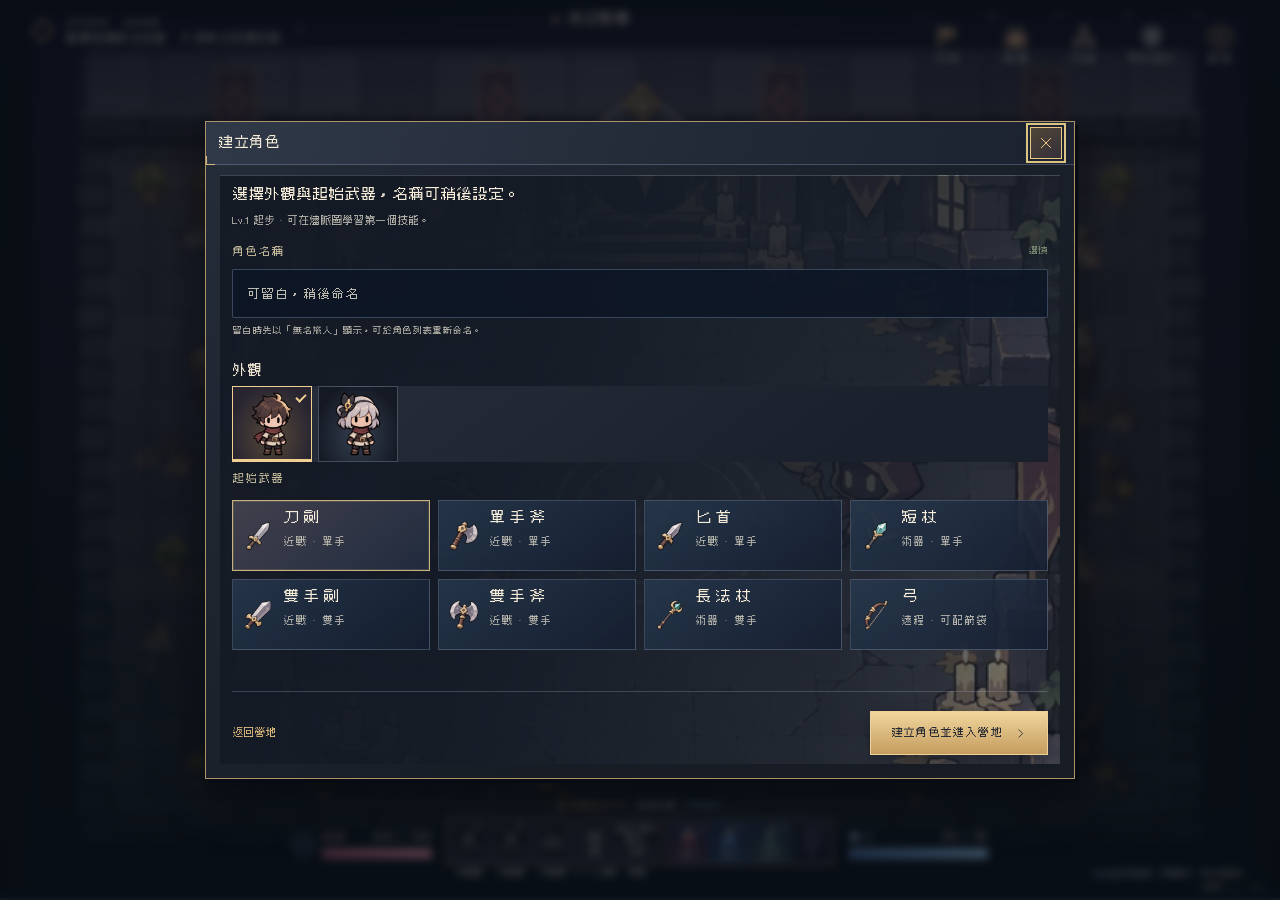
==== commit e897ab05: "Publish Emberfall v0.64.28" ====
--- a/play.html
+++ b/play.html
@@ -1,6 +1,6 @@
 <!doctype html>
 <html lang="zh-Hant">
-<head><meta name="emberfall-version" content="0.64.27"><meta name="emberfall-release" content="138"><meta charset="utf-8"><meta name="viewport" content="width=device-width,initial-scale=1,viewport-fit=cover"><meta name="theme-color" content="#141a24"><meta name="description" content="裂界遺火：以燼脈圖與裝備養成的 2D 刷裝動作 RPG。探索三章分岔路線、裂隙與終局守衛。"><title>裂界遺火</title><link rel="icon" href="data:image/svg+xml,%3Csvg xmlns='http://www.w3.org/2000/svg' viewBox='0 0 32 32'%3E%3Cpath d='M16 2 28 19 16 30 4 19Z' fill='%23b69a69'/%3E%3Cpath d='m16 10 5 10-5 5-5-5Z' fill='%23121614'/%3E%3C/svg%3E"><!-- PWA:START --><link rel="manifest" href="manifest.webmanifest"><link rel="apple-touch-icon" href="icons/emberfall-180.png"><!-- PWA:END --><link rel="stylesheet" href="style.css?v=136"><link rel="stylesheet" href="mobile.css?v=135"><link rel="stylesheet" href="ring-tree.css?v=130"><link rel="stylesheet" href="anime-theme.css?v=135"><link rel="stylesheet" href="anime-assets.css?v=108"><link rel="stylesheet" href="compact-skills.css?v=130"><link rel="stylesheet" href="feedback-ui.css?v=108"><link rel="stylesheet" href="cloud-ui.css?v=108"><link rel="stylesheet" href="verified-ui.css?v=109"><link rel="stylesheet" href="appearance-picker.css?v=109"></head>
+<head><meta name="emberfall-version" content="0.64.28"><meta name="emberfall-release" content="139"><meta charset="utf-8"><meta name="viewport" content="width=device-width,initial-scale=1,viewport-fit=cover"><meta name="theme-color" content="#141a24"><meta name="description" content="裂界遺火：以燼脈圖與裝備養成的 2D 刷裝動作 RPG。探索三章分岔路線、裂隙與終局守衛。"><title>裂界遺火</title><link rel="icon" href="data:image/svg+xml,%3Csvg xmlns='http://www.w3.org/2000/svg' viewBox='0 0 32 32'%3E%3Cpath d='M16 2 28 19 16 30 4 19Z' fill='%23b69a69'/%3E%3Cpath d='m16 10 5 10-5 5-5-5Z' fill='%23121614'/%3E%3C/svg%3E"><!-- PWA:START --><link rel="manifest" href="manifest.webmanifest"><link rel="apple-touch-icon" href="icons/emberfall-180.png"><!-- PWA:END --><link rel="stylesheet" href="style.css?v=136"><link rel="stylesheet" href="mobile.css?v=139"><link rel="stylesheet" href="ring-tree.css?v=130"><link rel="stylesheet" href="anime-theme.css?v=135"><link rel="stylesheet" href="anime-assets.css?v=108"><link rel="stylesheet" href="compact-skills.css?v=130"><link rel="stylesheet" href="feedback-ui.css?v=108"><link rel="stylesheet" href="cloud-ui.css?v=108"><link rel="stylesheet" href="verified-ui.css?v=109"><link rel="stylesheet" href="appearance-picker.css?v=109"></head>
 <body class="storage-loading"><div id="low-health-warning" aria-hidden="true"></div><div id="storage-loader" role="status">載入角色存檔…</div>
 <dialog class="orientation-guard" id="orientation-guard" role="alertdialog" aria-modal="true" aria-labelledby="orientation-title" aria-describedby="orientation-copy" tabindex="-1" hidden><svg viewBox="0 0 64 64" aria-hidden="true"><rect x="20" y="10" width="24" height="44" rx="4" transform="rotate(90 32 32)"/><path d="M11 24A23 23 0 0 1 48 13m-1-7 2 8-8-1M53 40A23 23 0 0 1 16 51m1 7-2-8 8 1"/><path d="M47 29v6"/></svg><strong id="orientation-title">請將手機轉為橫向</strong><p id="orientation-copy">已暫停遊戲，橫向後繼續。</p></dialog>
 <svg class="svg-defs" aria-hidden="true"><defs><symbol id="i-dagger" viewBox="0 0 24 24"><path d="m16 3 5-1-1 5-8 8-4-4 8-8ZM6 10l8 8M9 14l-6 6m0-4 4 4"/></symbol><symbol id="i-sword" viewBox="0 0 24 24"><path d="m14 4 6-2-2 6-9 9-3-3ZM4 13l7 7M3 21l5-5M2 20l2 2"/></symbol><symbol id="i-earthbreak" viewBox="0 0 24 24"><path d="m2 15 5-4 4 2-3 3 1 3-5-1ZM12 14l4-2 6 3-2 4-5 1-3-3Z" fill="#516279" stroke="#99aabc" stroke-width=".8"/><path d="m2 15 3 1m4-1 2 1-1 2 3 3m-2-5 3 1 3-2 4 1" fill="none" stroke="#efb267" stroke-width="1.2" stroke-linejoin="round" stroke-linecap="round"/><path d="m17 3 4-1-1 4-6 7-2-2Z" fill="#dce8ef" stroke="#7590a4" stroke-width=".65"/><path d="m12 10 3 3m-1-1-3 2" fill="none" stroke="#efd192" stroke-width="1.15" stroke-linecap="round"/></symbol><symbol id="i-bow" viewBox="0 0 24 24"><path d="M5 3c16 1 15 15 16 16L5 3 3 21 21 19M3 21 19 5m-5 0h5v5"/></symbol><symbol id="i-staff" viewBox="0 0 24 24"><path d="m4 21 10-12M12 3l7-1 3 6-7 4-5-4Z"/></symbol><symbol id="i-rune" viewBox="0 0 24 24"><path d="m12 2 8 10-8 10-8-10ZM12 6v12M8 12h8"/></symbol><symbol id="i-map" viewBox="0 0 24 24"><path d="m2 5 7-3 6 3 7-3v17l-7 3-6-3-7 3ZM9 2v17M15 5v17"/></symbol><symbol id="i-bag" viewBox="0 0 24 24"><path d="M7 6V4a5 5 0 0 1 10 0v2M4 7h16l1 14H3ZM8 11v2m8-2v2"/></symbol><symbol id="i-tree" viewBox="0 0 24 24"><path d="M12 7v4M5 11h14M5 11v5M19 11v5M12 11v8"/><circle cx="12" cy="4" r="3"/><circle cx="5" cy="19" r="3"/><circle cx="19" cy="19" r="3"/></symbol><symbol id="i-book" viewBox="0 0 24 24"><path d="M12 5C8 2 3 3 2 4v16c4-2 7-1 10 1 3-2 6-3 10-1V4c-4-2-7-1-10 1v16M5 8h4m6 0h4M5 12h4m6 0h4"/></symbol><symbol id="i-chevron" viewBox="0 0 24 24"><path d="m9 5 7 7-7 7"/></symbol><symbol id="i-flame" viewBox="0 0 24 24"><path d="M13 2c1 6 9 7 7 14a8 8 0 0 1-16-1c0-3 2-5 4-7-1 6 2 6 3 4 2-3-1-5 2-10ZM12 14c-5 4-2 8 1 6 2-1 1-4-1-6Z"/></symbol><symbol id="i-shield" viewBox="0 0 24 24"><path d="m12 2 9 4-1 10-8 6-8-6L3 6ZM12 6v12M8 12h8"/></symbol><symbol id="i-heart" viewBox="0 0 24 24"><path d="M12 21 3 12C-2 5 7-1 12 6c5-7 14-1 9 6Z"/></symbol><symbol id="i-eye" viewBox="0 0 24 24"><path d="M2 12s8-15 20 0c-12 15-20 0-20 0Z"/><circle cx="12" cy="12" r="3"/></symbol><symbol id="i-helm" viewBox="0 0 24 24"><path d="M4 19V9a8 8 0 0 1 16 0v10l-5 3v-9H9v9ZM4 10h16M12 2v8"/></symbol><symbol id="i-armor" viewBox="0 0 24 24"><path d="M7 2 2 7l3 5 2-2-1 12h12l-1-12 2 2 3-5-5-5-5 3Z"/></symbol><symbol id="i-hand" viewBox="0 0 24 24"><path d="m7 22-4-8 2-2 3 3V4a2 2 0 0 1 3 0v8-9a2 2 0 0 1 3 0v9-7a2 2 0 0 1 3 0v8-5a2 2 0 0 1 3 0v9l-4 5Z"/></symbol><symbol id="i-boot" viewBox="0 0 24 24"><path d="M7 2h11l-1 12 5 5v3H3v-5l5-4Z"/></symbol><symbol id="i-whirl" viewBox="0 0 24 24"><path d="M20 7C12-3-1 7 5 16c4 6 15 4 15-3 0-6-9-8-11-3s5 8 6 3M20 2v5h-5"/></symbol><symbol id="i-wind" viewBox="0 0 24 24"><path d="M2 8h14c8 0 4-10 0-5M2 12h16c7 0 4 11-1 7M2 16h8"/></symbol><symbol id="i-lightning" viewBox="0 0 24 24"><path d="m13 2-9 12 7-1-1 9 10-13-7 1Z"/></symbol><symbol id="i-target" viewBox="0 0 24 24"><circle cx="12" cy="12" r="8"/><circle cx="12" cy="12" r="3"/><path d="M12 0v5m0 14v5M0 12h5m14 0h5"/></symbol><symbol id="i-meteor" viewBox="0 0 24 24"><path d="m9 4 10-2-2 10M6 8l7-5M15 16l6-7"/><circle cx="8" cy="16" r="6"/></symbol><symbol id="i-snow" viewBox="0 0 24 24"><path d="M12 1v22M2 6l20 12M2 18 22 6M8 3l4 4 4-4M8 21l4-4 4 4M2 10l5-1-1-5M22 14l-5 1 1 5M2 14l5 1-1 5M22 10l-5-1 1-5"/></symbol><symbol id="i-potion" viewBox="0 0 24 24"><path d="M8 2h8v4l-1 2 5 7v5l-3 2H7l-3-2v-5l5-7-1-2ZM5 15h14M10 18h4m-2-2v4"/></symbol><symbol id="i-pause" viewBox="0 0 24 24"><path d="M8 4v16M16 4v16"/></symbol><symbol id="i-play" viewBox="0 0 24 24"><path d="m7 3 14 9-14 9Z"/></symbol><symbol id="i-close" viewBox="0 0 24 24"><path d="m5 5 14 14M5 19 19 5"/></symbol><symbol id="i-coin" viewBox="0 0 24 24"><circle cx="12" cy="12" r="9"/><path d="m12 6 4 6-4 6-4-6Z"/></symbol><symbol id="i-check" viewBox="0 0 24 24"><path d="m4 12 5 5L20 6"/></symbol><symbol id="i-lock" viewBox="0 0 24 24"><path d="M7 10V6a5 5 0 0 1 10 0v4M4 10h16v12H4ZM12 14v4"/></symbol><symbol id="i-chest" viewBox="0 0 24 24"><path d="M3 9V5h18v4M2 9h20v12H2ZM3 13h18M10 10h4v6h-4ZM7 4v5m10-5v5"/></symbol><symbol id="i-flag" viewBox="0 0 24 24"><path d="M5 22V2m0 1c5-4 8 4 15 0v11c-7 4-10-4-15 0"/></symbol><symbol id="i-ring" viewBox="0 0 24 24"><circle cx="12" cy="15" r="7"/><path d="m7 5 5-4 5 4-5 6ZM7 5h10"/></symbol><symbol id="i-salvage" viewBox="0 0 24 24"><path d="m14 2 8 8-4 4-8-8 4-4ZM12 8 2 18l4 4L16 12M17 19l2 3m2-6 2 1M3 4l2 2"/></symbol><symbol id="i-unlock" viewBox="0 0 24 24"><path d="M8 10V6a4 4 0 0 1 8 0M5 10h14v12H5ZM12 14v4"/></symbol></defs></svg>
@@ -66,7 +66,7 @@
  <nav class="bottom-nav" aria-label="遊戲選單"><button data-panel="achievements" aria-keyshortcuts="L" title="成就（L）"><kbd class="nav-shortcut" aria-hidden="true">L</kbd><svg aria-hidden="true"><use href="#i-flag"/></svg><span class="nav-label">成就</span><span id="achievement-badge"></span></button><button data-panel="inventory" aria-keyshortcuts="B" title="背包（B）"><kbd class="nav-shortcut" aria-hidden="true">B</kbd><svg aria-hidden="true"><use href="#i-bag"/></svg><span class="nav-label">裝備</span><span id="bag-badge"></span></button><button data-panel="talents" aria-keyshortcuts="K" title="技能（K）"><kbd class="nav-shortcut" aria-hidden="true">K</kbd><svg aria-hidden="true"><use href="#i-tree"/></svg><span class="nav-label">技能</span><span class="point-dot"></span></button><button data-panel="stats" aria-keyshortcuts="P" title="角色統計（P）"><kbd class="nav-shortcut" aria-hidden="true">P</kbd><svg aria-hidden="true"><use href="#i-shield"/></svg><span class="nav-label">角色統計</span></button><button id="settings" aria-keyshortcuts="O" title="設定（O）" aria-label="遊戲設定" aria-haspopup="dialog"><svg viewBox="0 0 24 24" aria-hidden="true"><path d="m10 2-1 3-3 1-3-1-2 4 2 3-1 3 2 4 3-1 3 1 1 3h4l1-3 3-1 3 1 2-4-2-3 1-3-2-4-3 1-3-1-1-3Z"/><circle cx="12" cy="12" r="3"/></svg><span class="nav-label">設定</span><kbd class="nav-shortcut" aria-hidden="true">O</kbd></button></nav>
  <div class="game-save-state" id="save-status">進度已儲存</div>
 </div>
-<dialog id="panel-dialog" aria-labelledby="dialog-title"><div class="dialog-header"><div class="dialog-heading-accessible"><div class="eyebrow" id="dialog-eyebrow"></div><h2 id="dialog-title"></h2></div><nav id="panel-tabs" aria-label="面板切換"></nav><button id="dialog-close" class="close-btn modal-close" aria-label="關閉面板" title="關閉面板"><svg><use href="#i-close"/></svg></button></div><section id="settings-tools" class="settings-tools game-top-tools" aria-label="一般設定" hidden><button id="pause" aria-label="暫停遊戲"><svg><use href="#i-pause"/></svg><small>暫停</small></button><button id="fullscreen" aria-label="全螢幕遊戲"><span aria-hidden="true">⛶</span><small>全螢幕</small></button></section><div id="dialog-body"></div></dialog><dialog id="skill-catalog-dialog" aria-labelledby="skill-catalog-title"></dialog><div id="toasts" aria-live="polite"></div><input id="import-file" type="file" accept="application/json,application/gzip,.json,.gz" hidden><script type="module" src="app.js?v=138"></script>
+<dialog id="panel-dialog" aria-labelledby="dialog-title"><div class="dialog-header"><div class="dialog-heading-accessible"><div class="eyebrow" id="dialog-eyebrow"></div><h2 id="dialog-title"></h2></div><nav id="panel-tabs" aria-label="面板切換"></nav><button id="dialog-close" class="close-btn modal-close" aria-label="關閉面板" title="關閉面板"><svg><use href="#i-close"/></svg></button></div><section id="settings-tools" class="settings-tools game-top-tools" aria-label="一般設定" hidden><button id="pause" aria-label="暫停遊戲"><svg><use href="#i-pause"/></svg><small>暫停</small></button><button id="fullscreen" aria-label="全螢幕遊戲"><span aria-hidden="true">⛶</span><small>全螢幕</small></button></section><div id="dialog-body"></div></dialog><dialog id="skill-catalog-dialog" aria-labelledby="skill-catalog-title"></dialog><div id="toasts" aria-live="polite"></div><input id="import-file" type="file" accept="application/json,application/gzip,.json,.gz" hidden><script type="module" src="app.js?v=139"></script>
 
-<!-- PWA:START --><script type="module" src="pwa.js?v=108"></script><script type="module" src="updates.js?v=138"></script><!-- PWA:END -->
+<!-- PWA:START --><script type="module" src="pwa.js?v=108"></script><script type="module" src="updates.js?v=139"></script><!-- PWA:END -->
 </body></html>
--- a/mobile.css
+++ b/mobile.css
@@ -60,6 +60,13 @@
  body.mobile-phone .experience-strip>span{display:none}
  body.mobile-phone .player-status-hud{left:var(--phone-left);top:calc(var(--phone-top) + 65px);width:218px;max-width:calc(100% - 260px);gap:4px;pointer-events:none}
  body.mobile-phone .arena.in-camp .player-status-hud{top:var(--phone-top);max-width:min(218px,31vw)}
+ body.mobile-phone .player-status-hud .player-status-list{gap:3px}
+ body.mobile-phone .player-status-hud .player-status-badge{width:20px;height:20px;padding:1px}
+ body.mobile-phone .player-status-hud .player-status-badge .status-icon svg{width:12px;height:12px}
+ body.mobile-phone .player-status-hud .player-status-badge.has-status-time{padding-bottom:7px}
+ body.mobile-phone .player-status-hud .player-status-badge.has-status-time .status-icon svg{width:10px;height:10px}
+ body.mobile-phone .player-status-hud .player-status-badge .status-time{bottom:1px;font-size:7px}
+ body.mobile-phone .player-status-hud .player-status-badge .status-stacks{top:0;right:0;min-width:0;padding:0 1px;font-size:7px;line-height:8px}
  body.mobile-phone .route-hud{font-size:10px}
  body.mobile-phone .player-status-hud .quest-tracker{max-width:220px}
  body.mobile-phone .player-status-hud .quest-tracker b{max-width:180px;font-size:10px}
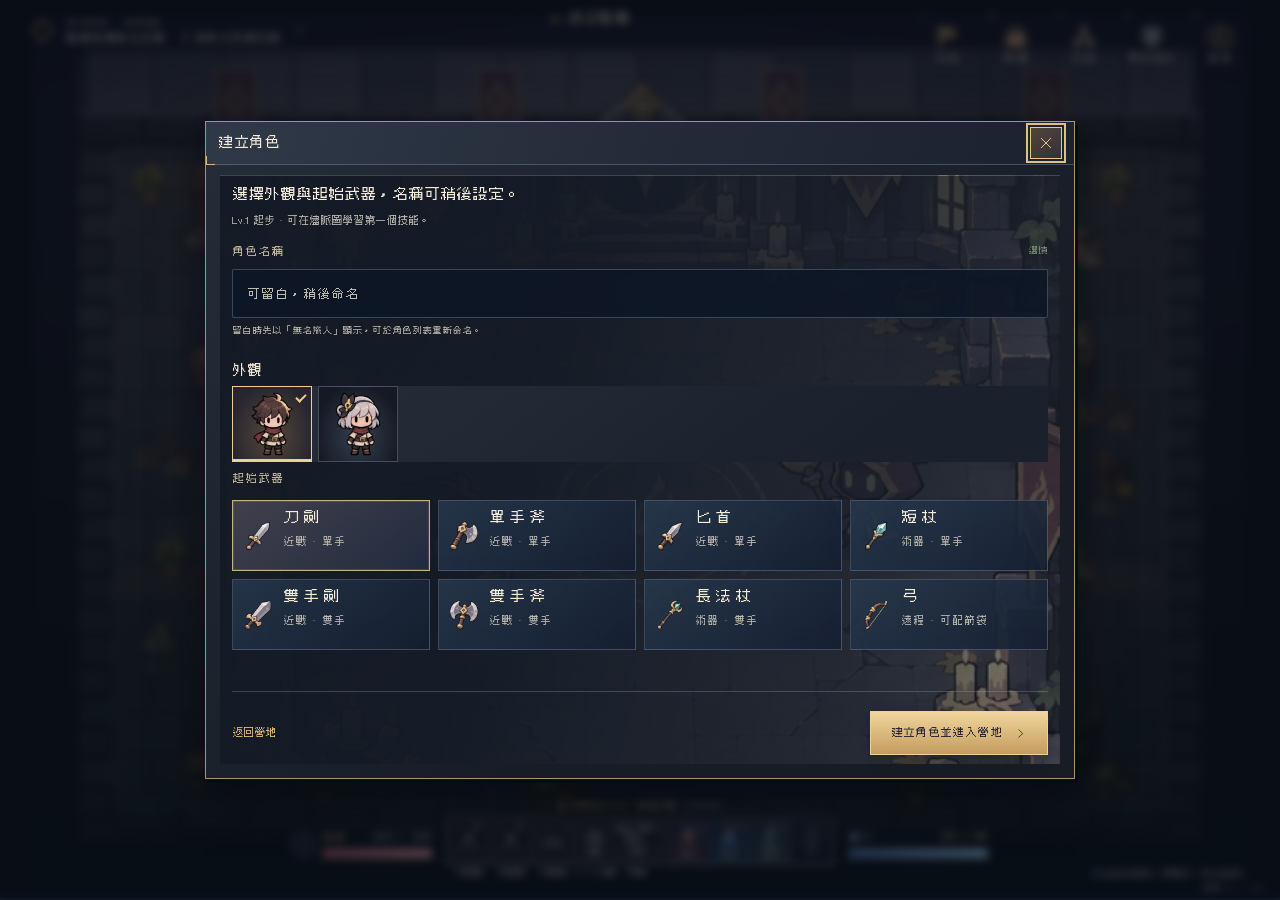
==== commit 3148ebcf: "Publish Emberfall v0.64.29" ====
--- a/play.html
+++ b/play.html
@@ -1,6 +1,6 @@
 <!doctype html>
 <html lang="zh-Hant">
-<head><meta name="emberfall-version" content="0.64.28"><meta name="emberfall-release" content="139"><meta charset="utf-8"><meta name="viewport" content="width=device-width,initial-scale=1,viewport-fit=cover"><meta name="theme-color" content="#141a24"><meta name="description" content="裂界遺火：以燼脈圖與裝備養成的 2D 刷裝動作 RPG。探索三章分岔路線、裂隙與終局守衛。"><title>裂界遺火</title><link rel="icon" href="data:image/svg+xml,%3Csvg xmlns='http://www.w3.org/2000/svg' viewBox='0 0 32 32'%3E%3Cpath d='M16 2 28 19 16 30 4 19Z' fill='%23b69a69'/%3E%3Cpath d='m16 10 5 10-5 5-5-5Z' fill='%23121614'/%3E%3C/svg%3E"><!-- PWA:START --><link rel="manifest" href="manifest.webmanifest"><link rel="apple-touch-icon" href="icons/emberfall-180.png"><!-- PWA:END --><link rel="stylesheet" href="style.css?v=136"><link rel="stylesheet" href="mobile.css?v=139"><link rel="stylesheet" href="ring-tree.css?v=130"><link rel="stylesheet" href="anime-theme.css?v=135"><link rel="stylesheet" href="anime-assets.css?v=108"><link rel="stylesheet" href="compact-skills.css?v=130"><link rel="stylesheet" href="feedback-ui.css?v=108"><link rel="stylesheet" href="cloud-ui.css?v=108"><link rel="stylesheet" href="verified-ui.css?v=109"><link rel="stylesheet" href="appearance-picker.css?v=109"></head>
+<head><meta name="emberfall-version" content="0.64.29"><meta name="emberfall-release" content="140"><meta charset="utf-8"><meta name="viewport" content="width=device-width,initial-scale=1,viewport-fit=cover"><meta name="theme-color" content="#141a24"><meta name="description" content="裂界遺火：以燼脈圖與裝備養成的 2D 刷裝動作 RPG。探索三章分岔路線、裂隙與終局守衛。"><title>裂界遺火</title><link rel="icon" href="data:image/svg+xml,%3Csvg xmlns='http://www.w3.org/2000/svg' viewBox='0 0 32 32'%3E%3Cpath d='M16 2 28 19 16 30 4 19Z' fill='%23b69a69'/%3E%3Cpath d='m16 10 5 10-5 5-5-5Z' fill='%23121614'/%3E%3C/svg%3E"><!-- PWA:START --><link rel="manifest" href="manifest.webmanifest"><link rel="apple-touch-icon" href="icons/emberfall-180.png"><!-- PWA:END --><link rel="stylesheet" href="style.css?v=136"><link rel="stylesheet" href="mobile.css?v=140"><link rel="stylesheet" href="ring-tree.css?v=130"><link rel="stylesheet" href="anime-theme.css?v=140"><link rel="stylesheet" href="anime-assets.css?v=108"><link rel="stylesheet" href="compact-skills.css?v=130"><link rel="stylesheet" href="feedback-ui.css?v=108"><link rel="stylesheet" href="cloud-ui.css?v=108"><link rel="stylesheet" href="verified-ui.css?v=109"><link rel="stylesheet" href="appearance-picker.css?v=109"></head>
 <body class="storage-loading"><div id="low-health-warning" aria-hidden="true"></div><div id="storage-loader" role="status">載入角色存檔…</div>
 <dialog class="orientation-guard" id="orientation-guard" role="alertdialog" aria-modal="true" aria-labelledby="orientation-title" aria-describedby="orientation-copy" tabindex="-1" hidden><svg viewBox="0 0 64 64" aria-hidden="true"><rect x="20" y="10" width="24" height="44" rx="4" transform="rotate(90 32 32)"/><path d="M11 24A23 23 0 0 1 48 13m-1-7 2 8-8-1M53 40A23 23 0 0 1 16 51m1 7-2-8 8 1"/><path d="M47 29v6"/></svg><strong id="orientation-title">請將手機轉為橫向</strong><p id="orientation-copy">已暫停遊戲，橫向後繼續。</p></dialog>
 <svg class="svg-defs" aria-hidden="true"><defs><symbol id="i-dagger" viewBox="0 0 24 24"><path d="m16 3 5-1-1 5-8 8-4-4 8-8ZM6 10l8 8M9 14l-6 6m0-4 4 4"/></symbol><symbol id="i-sword" viewBox="0 0 24 24"><path d="m14 4 6-2-2 6-9 9-3-3ZM4 13l7 7M3 21l5-5M2 20l2 2"/></symbol><symbol id="i-earthbreak" viewBox="0 0 24 24"><path d="m2 15 5-4 4 2-3 3 1 3-5-1ZM12 14l4-2 6 3-2 4-5 1-3-3Z" fill="#516279" stroke="#99aabc" stroke-width=".8"/><path d="m2 15 3 1m4-1 2 1-1 2 3 3m-2-5 3 1 3-2 4 1" fill="none" stroke="#efb267" stroke-width="1.2" stroke-linejoin="round" stroke-linecap="round"/><path d="m17 3 4-1-1 4-6 7-2-2Z" fill="#dce8ef" stroke="#7590a4" stroke-width=".65"/><path d="m12 10 3 3m-1-1-3 2" fill="none" stroke="#efd192" stroke-width="1.15" stroke-linecap="round"/></symbol><symbol id="i-bow" viewBox="0 0 24 24"><path d="M5 3c16 1 15 15 16 16L5 3 3 21 21 19M3 21 19 5m-5 0h5v5"/></symbol><symbol id="i-staff" viewBox="0 0 24 24"><path d="m4 21 10-12M12 3l7-1 3 6-7 4-5-4Z"/></symbol><symbol id="i-rune" viewBox="0 0 24 24"><path d="m12 2 8 10-8 10-8-10ZM12 6v12M8 12h8"/></symbol><symbol id="i-map" viewBox="0 0 24 24"><path d="m2 5 7-3 6 3 7-3v17l-7 3-6-3-7 3ZM9 2v17M15 5v17"/></symbol><symbol id="i-bag" viewBox="0 0 24 24"><path d="M7 6V4a5 5 0 0 1 10 0v2M4 7h16l1 14H3ZM8 11v2m8-2v2"/></symbol><symbol id="i-tree" viewBox="0 0 24 24"><path d="M12 7v4M5 11h14M5 11v5M19 11v5M12 11v8"/><circle cx="12" cy="4" r="3"/><circle cx="5" cy="19" r="3"/><circle cx="19" cy="19" r="3"/></symbol><symbol id="i-book" viewBox="0 0 24 24"><path d="M12 5C8 2 3 3 2 4v16c4-2 7-1 10 1 3-2 6-3 10-1V4c-4-2-7-1-10 1v16M5 8h4m6 0h4M5 12h4m6 0h4"/></symbol><symbol id="i-chevron" viewBox="0 0 24 24"><path d="m9 5 7 7-7 7"/></symbol><symbol id="i-flame" viewBox="0 0 24 24"><path d="M13 2c1 6 9 7 7 14a8 8 0 0 1-16-1c0-3 2-5 4-7-1 6 2 6 3 4 2-3-1-5 2-10ZM12 14c-5 4-2 8 1 6 2-1 1-4-1-6Z"/></symbol><symbol id="i-shield" viewBox="0 0 24 24"><path d="m12 2 9 4-1 10-8 6-8-6L3 6ZM12 6v12M8 12h8"/></symbol><symbol id="i-heart" viewBox="0 0 24 24"><path d="M12 21 3 12C-2 5 7-1 12 6c5-7 14-1 9 6Z"/></symbol><symbol id="i-eye" viewBox="0 0 24 24"><path d="M2 12s8-15 20 0c-12 15-20 0-20 0Z"/><circle cx="12" cy="12" r="3"/></symbol><symbol id="i-helm" viewBox="0 0 24 24"><path d="M4 19V9a8 8 0 0 1 16 0v10l-5 3v-9H9v9ZM4 10h16M12 2v8"/></symbol><symbol id="i-armor" viewBox="0 0 24 24"><path d="M7 2 2 7l3 5 2-2-1 12h12l-1-12 2 2 3-5-5-5-5 3Z"/></symbol><symbol id="i-hand" viewBox="0 0 24 24"><path d="m7 22-4-8 2-2 3 3V4a2 2 0 0 1 3 0v8-9a2 2 0 0 1 3 0v9-7a2 2 0 0 1 3 0v8-5a2 2 0 0 1 3 0v9l-4 5Z"/></symbol><symbol id="i-boot" viewBox="0 0 24 24"><path d="M7 2h11l-1 12 5 5v3H3v-5l5-4Z"/></symbol><symbol id="i-whirl" viewBox="0 0 24 24"><path d="M20 7C12-3-1 7 5 16c4 6 15 4 15-3 0-6-9-8-11-3s5 8 6 3M20 2v5h-5"/></symbol><symbol id="i-wind" viewBox="0 0 24 24"><path d="M2 8h14c8 0 4-10 0-5M2 12h16c7 0 4 11-1 7M2 16h8"/></symbol><symbol id="i-lightning" viewBox="0 0 24 24"><path d="m13 2-9 12 7-1-1 9 10-13-7 1Z"/></symbol><symbol id="i-target" viewBox="0 0 24 24"><circle cx="12" cy="12" r="8"/><circle cx="12" cy="12" r="3"/><path d="M12 0v5m0 14v5M0 12h5m14 0h5"/></symbol><symbol id="i-meteor" viewBox="0 0 24 24"><path d="m9 4 10-2-2 10M6 8l7-5M15 16l6-7"/><circle cx="8" cy="16" r="6"/></symbol><symbol id="i-snow" viewBox="0 0 24 24"><path d="M12 1v22M2 6l20 12M2 18 22 6M8 3l4 4 4-4M8 21l4-4 4 4M2 10l5-1-1-5M22 14l-5 1 1 5M2 14l5 1-1 5M22 10l-5-1 1-5"/></symbol><symbol id="i-potion" viewBox="0 0 24 24"><path d="M8 2h8v4l-1 2 5 7v5l-3 2H7l-3-2v-5l5-7-1-2ZM5 15h14M10 18h4m-2-2v4"/></symbol><symbol id="i-pause" viewBox="0 0 24 24"><path d="M8 4v16M16 4v16"/></symbol><symbol id="i-play" viewBox="0 0 24 24"><path d="m7 3 14 9-14 9Z"/></symbol><symbol id="i-close" viewBox="0 0 24 24"><path d="m5 5 14 14M5 19 19 5"/></symbol><symbol id="i-coin" viewBox="0 0 24 24"><circle cx="12" cy="12" r="9"/><path d="m12 6 4 6-4 6-4-6Z"/></symbol><symbol id="i-check" viewBox="0 0 24 24"><path d="m4 12 5 5L20 6"/></symbol><symbol id="i-lock" viewBox="0 0 24 24"><path d="M7 10V6a5 5 0 0 1 10 0v4M4 10h16v12H4ZM12 14v4"/></symbol><symbol id="i-chest" viewBox="0 0 24 24"><path d="M3 9V5h18v4M2 9h20v12H2ZM3 13h18M10 10h4v6h-4ZM7 4v5m10-5v5"/></symbol><symbol id="i-flag" viewBox="0 0 24 24"><path d="M5 22V2m0 1c5-4 8 4 15 0v11c-7 4-10-4-15 0"/></symbol><symbol id="i-ring" viewBox="0 0 24 24"><circle cx="12" cy="15" r="7"/><path d="m7 5 5-4 5 4-5 6ZM7 5h10"/></symbol><symbol id="i-salvage" viewBox="0 0 24 24"><path d="m14 2 8 8-4 4-8-8 4-4ZM12 8 2 18l4 4L16 12M17 19l2 3m2-6 2 1M3 4l2 2"/></symbol><symbol id="i-unlock" viewBox="0 0 24 24"><path d="M8 10V6a4 4 0 0 1 8 0M5 10h14v12H5ZM12 14v4"/></symbol></defs></svg>
@@ -10,7 +10,7 @@
   <aside class="player-status-hud" aria-label="玩家狀態">
    <section id="route-hud" class="route-hud" aria-label="遠征狀態" hidden>
     <div class="run-progress"><strong id="run-difficulty">初征</strong><span id="run-progress"></span><span class="run-clock"><time id="run-time" aria-label="遠征時間">00:00</time></span></div>
-    <div class="run-room"><strong id="run-room-name"></strong><span id="run-wave"></span></div>
+    <div class="run-room"><strong id="run-room-name"></strong><span><span id="run-wave"></span><span id="run-summons"></span></span></div>
     <div class="run-objective" id="run-objective" hidden></div>
     <div class="route-hud-row"><button class="mini-map" id="mini-map" data-panel="quests" aria-label="開啟任務路線"></button><span class="route-remaining" title="目前這一波，包含尚未入場的敵人">敵人剩餘 <b id="enemy-count">0</b></span></div>
    </section>
@@ -66,7 +66,7 @@
  <nav class="bottom-nav" aria-label="遊戲選單"><button data-panel="achievements" aria-keyshortcuts="L" title="成就（L）"><kbd class="nav-shortcut" aria-hidden="true">L</kbd><svg aria-hidden="true"><use href="#i-flag"/></svg><span class="nav-label">成就</span><span id="achievement-badge"></span></button><button data-panel="inventory" aria-keyshortcuts="B" title="背包（B）"><kbd class="nav-shortcut" aria-hidden="true">B</kbd><svg aria-hidden="true"><use href="#i-bag"/></svg><span class="nav-label">裝備</span><span id="bag-badge"></span></button><button data-panel="talents" aria-keyshortcuts="K" title="技能（K）"><kbd class="nav-shortcut" aria-hidden="true">K</kbd><svg aria-hidden="true"><use href="#i-tree"/></svg><span class="nav-label">技能</span><span class="point-dot"></span></button><button data-panel="stats" aria-keyshortcuts="P" title="角色統計（P）"><kbd class="nav-shortcut" aria-hidden="true">P</kbd><svg aria-hidden="true"><use href="#i-shield"/></svg><span class="nav-label">角色統計</span></button><button id="settings" aria-keyshortcuts="O" title="設定（O）" aria-label="遊戲設定" aria-haspopup="dialog"><svg viewBox="0 0 24 24" aria-hidden="true"><path d="m10 2-1 3-3 1-3-1-2 4 2 3-1 3 2 4 3-1 3 1 1 3h4l1-3 3-1 3 1 2-4-2-3 1-3-2-4-3 1-3-1-1-3Z"/><circle cx="12" cy="12" r="3"/></svg><span class="nav-label">設定</span><kbd class="nav-shortcut" aria-hidden="true">O</kbd></button></nav>
  <div class="game-save-state" id="save-status">進度已儲存</div>
 </div>
-<dialog id="panel-dialog" aria-labelledby="dialog-title"><div class="dialog-header"><div class="dialog-heading-accessible"><div class="eyebrow" id="dialog-eyebrow"></div><h2 id="dialog-title"></h2></div><nav id="panel-tabs" aria-label="面板切換"></nav><button id="dialog-close" class="close-btn modal-close" aria-label="關閉面板" title="關閉面板"><svg><use href="#i-close"/></svg></button></div><section id="settings-tools" class="settings-tools game-top-tools" aria-label="一般設定" hidden><button id="pause" aria-label="暫停遊戲"><svg><use href="#i-pause"/></svg><small>暫停</small></button><button id="fullscreen" aria-label="全螢幕遊戲"><span aria-hidden="true">⛶</span><small>全螢幕</small></button></section><div id="dialog-body"></div></dialog><dialog id="skill-catalog-dialog" aria-labelledby="skill-catalog-title"></dialog><div id="toasts" aria-live="polite"></div><input id="import-file" type="file" accept="application/json,application/gzip,.json,.gz" hidden><script type="module" src="app.js?v=139"></script>
+<dialog id="panel-dialog" aria-labelledby="dialog-title"><div class="dialog-header"><div class="dialog-heading-accessible"><div class="eyebrow" id="dialog-eyebrow"></div><h2 id="dialog-title"></h2></div><nav id="panel-tabs" aria-label="面板切換"></nav><button id="dialog-close" class="close-btn modal-close" aria-label="關閉面板" title="關閉面板"><svg><use href="#i-close"/></svg></button></div><section id="settings-tools" class="settings-tools game-top-tools" aria-label="一般設定" hidden><button id="pause" aria-label="暫停遊戲"><svg><use href="#i-pause"/></svg><small>暫停</small></button><button id="fullscreen" aria-label="全螢幕遊戲"><span aria-hidden="true">⛶</span><small>全螢幕</small></button></section><div id="dialog-body"></div></dialog><dialog id="skill-catalog-dialog" aria-labelledby="skill-catalog-title"></dialog><div id="loot-notices" role="log" aria-label="拾取物品"></div><div id="toasts" aria-live="polite"></div><input id="import-file" type="file" accept="application/json,application/gzip,.json,.gz" hidden><script type="module" src="app.js?v=140"></script>
 
-<!-- PWA:START --><script type="module" src="pwa.js?v=108"></script><script type="module" src="updates.js?v=139"></script><!-- PWA:END -->
+<!-- PWA:START --><script type="module" src="pwa.js?v=108"></script><script type="module" src="updates.js?v=140"></script><!-- PWA:END -->
 </body></html>
--- a/mobile.css
+++ b/mobile.css
@@ -3,6 +3,17 @@
 .orientation-guard{position:fixed;inset:0;z-index:10000;display:flex;align-items:center;justify-content:center;flex-direction:column;gap:12px;margin:0;width:100%;height:100%;max-width:none;max-height:none;border:0;padding:max(24px,env(safe-area-inset-top)) max(24px,env(safe-area-inset-right)) max(24px,env(safe-area-inset-bottom)) max(24px,env(safe-area-inset-left));background:#101a14;color:#e3dfc8;text-align:center;outline:0}
 .orientation-guard::backdrop{background:#101a14}
 .orientation-guard>svg{width:64px;height:64px;color:#c9af7a;stroke-width:1.1}
+.campaign-departure-content{display:contents}
+.inventory-page-header{display:contents}
+.difficulty-disclosure{display:none}
+.difficulty-description>small,.difficulty-disclosure>small{font-size:10px;line-height:1.5}
+#loot-notices{
+ position:fixed;left:var(--hud-gap,20px);bottom:24px;z-index:8;display:grid;gap:2px;
+ max-width:min(300px,45vw);font-size:12px;line-height:1.35;opacity:.86;
+ text-shadow:0 1px 2px #000,0 0 4px #000;pointer-events:none
+}
+#loot-notices>div{overflow:hidden;text-overflow:ellipsis;white-space:nowrap}
+body:has(.arena.in-combat) #loot-notices{bottom:104px}
 .orientation-guard strong{font-size:17px;font-weight:500;letter-spacing:1px}
 .orientation-guard p{font-size:13px;color:#a9b69b}
 body.mobile-portrait-blocked #panel-dialog{visibility:hidden;pointer-events:none}
@@ -155,3 +166,185 @@
  body.mobile-phone .skill-atlas-dialog .d2-detail-title h3{font-size:16px}
  body.mobile-phone .skill-atlas-dialog .talent-sheet-close,body.mobile-phone .skill-atlas-dialog .mobile-talent-list{display:none}
 }
+
+@media(orientation:landscape){
+ body.mobile-phone:has(.arena) #loot-notices{
+  left:var(--phone-left);bottom:calc(var(--phone-bottom) + 127px);max-width:min(220px,40vw);font-size:11px
+ }
+ body.mobile-phone #route-hud:not([hidden]){
+  display:grid;grid-template-columns:auto auto;gap:0 7px;align-items:center;
+  padding:2px 5px;font-size:10px;line-height:1.3;background:#141d2bd9
+ }
+ body.mobile-phone #route-hud .run-progress{grid-column:1/-1;gap:0 5px}
+ body.mobile-phone #route-hud .run-room{margin:0}
+ body.mobile-phone #route-hud :is(#run-room-name,#run-summons,#mini-map>span){display:none}
+ body.mobile-phone #route-hud #run-objective{grid-column:1/-1;margin:0}
+ body.mobile-phone #route-hud .route-hud-row{flex-wrap:nowrap;gap:4px}
+ body.mobile-phone #route-hud #mini-map{
+  order:1;min-height:20px;padding:0 3px;border:1px solid var(--hairline);color:var(--gold);font-size:9px
+ }
+ body.mobile-phone #route-hud #mini-map::after{content:'路線'}
+ body.mobile-phone #panel-dialog{--modal-close-size:34px}
+ body.mobile-phone #panel-dialog .dialog-header{min-height:40px;padding:3px 6px;gap:4px}
+ body.mobile-phone #panel-dialog :is(#panel-tabs,.adventure-tabs,.expedition-difficulties,.inventory-category-pages,.d2-tabs,.workshop-tabs,.resource-tabs,.rift-options,.flask-targets,.stash-categories){gap:3px}
+ body.mobile-phone #panel-dialog :is(#panel-tabs,.adventure-tabs,.expedition-difficulties,.inventory-category-pages,.d2-tabs,.workshop-tabs,.resource-tabs,.rift-options,.flask-targets,.stash-categories)>button{
+  min-height:32px;padding:3px 7px;font-size:11px;line-height:1.2
+ }
+ body.mobile-phone #panel-dialog.route-dialog .adventure-tabs{padding:1px}
+ body.mobile-phone #panel-dialog.route-dialog.campaign-selection-dialog #dialog-body:has(>.campaign-departure-content){
+  display:flex;flex-direction:column;overflow:hidden;padding:0
+ }
+ body.mobile-phone .campaign-departure-content{
+  display:block;flex:1;min-height:0;overflow:auto;overscroll-behavior:contain;padding:5px 7px
+ }
+ body.mobile-phone #panel-dialog .campaign-departure-content+.route-footer{margin:0;padding:4px 7px}
+ body.mobile-phone #panel-dialog .route-footer>.gold-btn{min-height:36px;padding:4px 12px}
+ body.mobile-phone .campaign-difficulty{margin-bottom:5px}
+ body.mobile-phone .campaign-difficulty .expedition-difficulties{margin-bottom:4px}
+ body.mobile-phone .campaign-difficulty .expedition-difficulties>button{gap:4px}
+ body.mobile-phone .difficulty-overview{padding:4px 6px}
+ body.mobile-phone .difficulty-overview dl{grid-template-columns:repeat(auto-fit,minmax(112px,1fr));gap:3px 7px}
+ body.mobile-phone .difficulty-overview dl>div{gap:0 4px}
+ body.mobile-phone .difficulty-overview :is(dt,dd){font-size:10px}
+ body.mobile-phone .difficulty-description{display:none}
+ body.mobile-phone .difficulty-disclosure{display:block;margin-top:3px}
+ body.mobile-phone .difficulty-disclosure summary{cursor:pointer;min-height:24px;color:var(--gold);font-size:10px;line-height:24px}
+ body.mobile-phone .difficulty-disclosure p{margin:0 0 2px;font-size:11px}
+ body.mobile-phone .campaign-departure-content .chapter-card-picture{height:clamp(44px,calc(100dvh - 300px),104px)}
+ body.mobile-phone .campaign-departure-content .chapter-card-art{height:100%;object-fit:cover}
+ body.mobile-phone .campaign-departure-content .chapter-card-content{padding:4px 6px}
+ body.mobile-phone .campaign-departure-content .chapter-card-content p{margin:1px 0 3px}
+ body.mobile-phone .campaign-departure-content .chapter-card-meta{gap:1px 4px}
+ body.mobile-phone .campaign-departure-content :is(.chapter-card-boss,.chapter-card-progress){margin-top:3px}
+ body.mobile-phone .campaign-departure-content :is(.chapter-card-number,.chapter-card-lock,.chapter-card-selected){top:4px;padding:1px 4px}
+ body.mobile-phone .campaign-departure-content .chapter-card-number{left:4px}
+ body.mobile-phone .campaign-departure-content :is(.chapter-card-lock,.chapter-card-selected){right:4px}
+
+ body.mobile-phone #panel-dialog .dialog-header:has(>.ring-tree-toolbar-docked) #panel-tabs{flex:0 0 auto;overflow:visible}
+ body.mobile-phone #panel-dialog .ring-tree-toolbar-docked{
+  flex:1;grid-template-columns:minmax(74px,1fr) auto auto;gap:3px;margin:0;min-width:0
+ }
+ body.mobile-phone #panel-dialog .ring-tree-toolbar-docked .ring-tree-find{grid-column:auto;width:100%}
+ body.mobile-phone #panel-dialog .ring-tree-toolbar-docked :is(.ring-tree-controls,.ring-tree-points){gap:2px;font-size:10px}
+ body.mobile-phone #panel-dialog .ring-tree-toolbar-docked :is(.ring-tree-controls button,.ring-tree-points button,input){
+  min-width:0;min-height:32px;padding:3px 5px;font-size:10px
+ }
+ body.mobile-phone #panel-dialog .ring-tree-toolbar-docked .ring-tree-zoom{width:27px;font-size:9px}
+ body.mobile-phone #panel-dialog .ring-tree-toolbar-docked .ring-tree-points b{font-size:13px}
+ body.mobile-phone #panel-dialog.ring-tree-dialog #dialog-body{padding:4px 6px}
+ body.mobile-phone #panel-dialog .ring-tree-viewport{height:clamp(128px,calc(100dvh - 96px),440px)}
+ body.mobile-phone #panel-dialog .ring-tree-key{padding-block:2px}
+ body.mobile-phone #panel-dialog .ring-tree-layout{gap:4px}
+
+ body.mobile-phone #panel-dialog.loadout-dialog #dialog-body{padding:4px 6px 8px}
+ body.mobile-phone .compact-skills>section+section{margin-top:4px;padding-top:2px}
+ body.mobile-phone .compact-config-row{min-height:22px;gap:3px 8px;margin:2px 0;font-size:11px}
+ body.mobile-phone .compact-config-row :is(b,h2){font-size:11px}
+ body.mobile-phone .compact-config-row small{font-size:9px;margin-left:3px}
+ body.mobile-phone .compact-targets{gap:3px;margin-bottom:3px}
+ body.mobile-phone .compact-targets button{flex-direction:row;min-height:34px;gap:3px;padding:3px 5px}
+ body.mobile-phone .compact-targets :is(svg,kbd){width:16px;height:16px}
+ body.mobile-phone .compact-targets kbd{width:auto;height:auto;font-size:8px}
+ body.mobile-phone .compact-skill-grid{grid-template-columns:repeat(8,minmax(0,1fr));gap:3px}
+ body.mobile-phone .compact-skill-tile{min-height:55px;padding:3px 2px;gap:1px}
+ body.mobile-phone .compact-skill-icon,body.mobile-phone .compact-skill-icon svg{width:19px;height:19px}
+ body.mobile-phone .compact-skill-tile>b{font-size:10px}
+ body.mobile-phone .compact-skill-tile :is(small,em){font-size:9px}
+ body.mobile-phone .compact-skill-tile em{min-height:0}
+ body.mobile-phone .compact-summon-stepper{margin-top:1px;gap:2px}
+ body.mobile-phone .compact-summon-stepper button{width:25px;min-height:28px}
+ body.mobile-phone :is(.compact-skills-note,.compact-skills-empty){margin:2px 0;font-size:10px}
+ body.mobile-phone .skill-catalog-group+.skill-catalog-group{margin-top:4px}
+ body.mobile-phone .skill-catalog-group h3{margin-bottom:2px;font-size:11px}
+
+ body.mobile-phone #panel-dialog.inventory-dialog #dialog-body:has(.inventory-view){
+  overflow:hidden;padding:4px 6px 6px
+ }
+ body.mobile-phone #panel-dialog .inventory-view{height:100%;min-height:0}
+ body.mobile-phone #panel-dialog .inventory-view .inventory-view-tabs{display:none}
+ body.mobile-phone #panel-dialog .inventory-view .inventory-workbench{
+  display:grid;grid-template-columns:clamp(150px,27%,220px) minmax(0,1fr);
+  gap:6px;height:100%;min-height:0;align-items:start
+ }
+ body.mobile-phone #panel-dialog .inventory-view .inventory-worn-column{grid-column:1;grid-row:1;min-width:0}
+ body.mobile-phone #panel-dialog .inventory-view .inventory-bag-column{
+  display:flex;flex-direction:column;grid-column:2;grid-row:1;min-width:0;min-height:0;height:100%
+ }
+ body.mobile-phone #panel-dialog .inventory-view :is(.paperdoll-pane,.backpack-pane){width:100%;padding:4px}
+ body.mobile-phone #panel-dialog .inventory-view .paperdoll-pane{display:block}
+ body.mobile-phone #panel-dialog .inventory-view .backpack-pane{
+  display:flex;flex-direction:column;flex:1;min-height:0;gap:3px
+ }
+ body.mobile-phone #panel-dialog .inventory-view .paperdoll-stats,
+ body.mobile-phone #panel-dialog .inventory-view .inventory-page-header h3,
+ body.mobile-phone #panel-dialog .inventory-view .pickup-filter>small{display:none}
+ body.mobile-phone #panel-dialog .inventory-view .mini-hero-preview{
+  display:grid;height:42px;min-height:0;margin:2px 0;padding:0
+ }
+ body.mobile-phone #panel-dialog .inventory-view .mini-hero-preview canvas{
+  height:40px;width:auto;min-height:0;max-width:100%;object-fit:contain
+ }
+ body.mobile-phone #panel-dialog .inventory-view .inventory-pane-title{margin:0;padding:0;min-height:0}
+ body.mobile-phone #panel-dialog .inventory-view .inventory-pane-title h3{margin:0;font-size:11px}
+ body.mobile-phone #panel-dialog .inventory-view .worn-equipment .paperdoll{gap:2px;grid-template-columns:repeat(5,minmax(0,1fr))}
+ body.mobile-phone #panel-dialog .inventory-view .paperdoll-slot-label{font-size:8px;margin:0;white-space:nowrap}
+ body.mobile-phone #panel-dialog .inventory-view :is(.paperdoll,.potion-equipment-slots) .inventory-cell{
+  height:clamp(28px,10dvh,42px);min-height:0;aspect-ratio:auto
+ }
+ body.mobile-phone #panel-dialog .inventory-view :is(.paperdoll,.potion-equipment-slots) .inventory-cell>svg{width:22px;height:22px}
+ body.mobile-phone #panel-dialog .inventory-view :is(.paperdoll,.potion-equipment-slots) .inventory-cell>small{display:none}
+ body.mobile-phone #panel-dialog .inventory-view .potion-equipment{margin-top:4px;padding-top:3px}
+ body.mobile-phone #panel-dialog .inventory-view .potion-equipment>div:first-child{margin:0 0 2px;font-size:10px}
+ body.mobile-phone #panel-dialog .inventory-view .potion-equipment-slots{gap:3px}
+ body.mobile-phone #panel-dialog .inventory-view .inventory-topline{margin:0 0 3px;padding:0 0 2px}
+ body.mobile-phone #panel-dialog .inventory-view .inventory-currencies{gap:2px 6px;min-height:18px;font-size:9px}
+ body.mobile-phone #panel-dialog .inventory-view .inventory-currency{gap:2px}
+ body.mobile-phone #panel-dialog .inventory-view .inventory-currency svg{width:11px;height:11px}
+ body.mobile-phone #panel-dialog .inventory-view .inventory-currency :is(b,small){font-size:9px}
+ body.mobile-phone #panel-dialog .inventory-view .pickup-filter{
+  flex-wrap:nowrap;gap:2px 5px;padding:1px 4px;margin:0 0 3px;font-size:9px;min-height:0
+ }
+ body.mobile-phone #panel-dialog .inventory-view .pickup-filter>b{white-space:nowrap}
+ body.mobile-phone #panel-dialog .inventory-view .auto-loot-colors{display:flex;flex-wrap:nowrap;gap:2px 4px}
+ body.mobile-phone #panel-dialog .inventory-view .auto-loot-colors label{gap:2px;min-height:20px;font-size:9px;padding:0}
+ body.mobile-phone #panel-dialog .inventory-view .auto-loot-colors input{width:12px;height:12px}
+ body.mobile-phone #panel-dialog .inventory-view .inventory-page-header{display:flex;align-items:center;gap:3px}
+ body.mobile-phone #panel-dialog .inventory-view .inventory-category-pages{
+  display:grid;grid-template-columns:repeat(5,minmax(0,1fr));flex:1;min-width:0;gap:2px;margin:0
+ }
+ body.mobile-phone #panel-dialog .inventory-view .inventory-category-pages>button{
+  min-width:0;min-height:25px;padding:2px 3px;margin:0;font-size:10px
+ }
+ body.mobile-phone #panel-dialog .inventory-view .inventory-page-header>.inventory-pane-title{flex:none}
+ body.mobile-phone #panel-dialog .inventory-view .inventory-page-actions{gap:4px;margin-left:auto}
+ body.mobile-phone #panel-dialog .inventory-view .inventory-page-actions button{min-height:18px;padding:0 2px;font-size:9px}
+ body.mobile-phone #panel-dialog .inventory-view .backpack-toolbar{gap:3px;margin:0;padding:2px;flex-wrap:nowrap}
+ body.mobile-phone #panel-dialog .inventory-view .backpack-toolbar :is(select,input){min-height:27px;padding:2px 4px;font-size:11px}
+ body.mobile-phone #panel-dialog .inventory-view .backpack-toolbar select{min-width:0;width:min(90px,31%)}
+ body.mobile-phone #panel-dialog .inventory-view .backpack-scroll{
+  flex:1 1 0;min-height:0;overflow:auto;overflow-anchor:none;overscroll-behavior:contain;touch-action:pan-y;scrollbar-width:thin
+ }
+ body.mobile-phone #panel-dialog .inventory-view .backpack-scroll:has(>.inventory-selection.has-selection){
+  display:grid;grid-template-columns:minmax(0,1.35fr) minmax(88px,1fr);align-items:start;gap:4px
+ }
+ body.mobile-phone #panel-dialog .inventory-view .inventory-selection.has-selection{
+  min-width:0;margin:var(--comparison-top,0) 0 0;padding:4px;overflow:visible;position:static
+ }
+ body.mobile-phone #panel-dialog .inventory-view .inventory-selection:not(.has-selection){display:none}
+ body.mobile-phone #panel-dialog .inventory-view .backpack-grid.unified-item-grid{
+  grid-template-columns:repeat(auto-fill,minmax(36px,1fr));gap:3px;align-content:start;min-height:0
+ }
+ body.mobile-phone #panel-dialog .inventory-view .backpack-grid .inventory-cell{height:auto;min-height:0;aspect-ratio:1}
+ body.mobile-phone #panel-dialog .inventory-view .gear-inspector-tools{position:static;gap:2px;margin-bottom:3px;padding-bottom:2px}
+ body.mobile-phone #panel-dialog .inventory-view :is(.gear-inspector-tools [data-gear-view],.ring-targets button,.potion-equip-targets button){
+  min-height:28px;padding:2px 3px;font-size:10px
+ }
+ body.mobile-phone #panel-dialog .inventory-view :is(.inventory-selection-actions,.potion-detail-actions){gap:3px;margin-bottom:3px}
+ body.mobile-phone #panel-dialog .inventory-view :is(.inventory-selection-actions,.potion-detail-actions)>.gold-btn{
+  min-height:32px;padding:3px 7px;font-size:11px
+ }
+ body.mobile-phone #panel-dialog .inventory-view .gear-column{padding:3px}
+ body.mobile-phone #panel-dialog .inventory-view .gear-column-title h3{font-size:11px}
+ body.mobile-phone #panel-dialog .inventory-view .gear-roll{font-size:10px}
+ body.mobile-phone #panel-dialog .inventory-view .gear-roll-value{font-size:10px}
+}
--- a/anime-theme.css
+++ b/anime-theme.css
@@ -745,11 +745,6 @@
   body.mobile-phone #panel-dialog #panel-tabs > button,
   body.mobile-phone #panel-dialog.route-dialog .adventure-tabs button,
   body.mobile-phone #panel-dialog .campaign-difficulty .expedition-difficulties > button { min-height: 44px; }
-  body.mobile-phone #panel-dialog .inventory-view-tabs { display: flex; margin-bottom: 5px; padding-bottom: 4px; }
-  body.mobile-phone #panel-dialog .inventory-view-tabs > button { flex: 1; margin: 0; }
-  body.mobile-phone #panel-dialog .inventory-workbench { display: block; }
-  body.mobile-phone #panel-dialog .inventory-view-bag .paperdoll-pane,
-  body.mobile-phone #panel-dialog .inventory-view-wear .backpack-pane { display: none; }
   body.mobile-phone .inventory-dialog .worn-equipment .paperdoll .inventory-cell { aspect-ratio: auto; height: 54px; }
   body.mobile-phone .inventory-dialog .backpack-grid.unified-item-grid { grid-template-columns: repeat(auto-fill, minmax(48px, 1fr)); }
 }
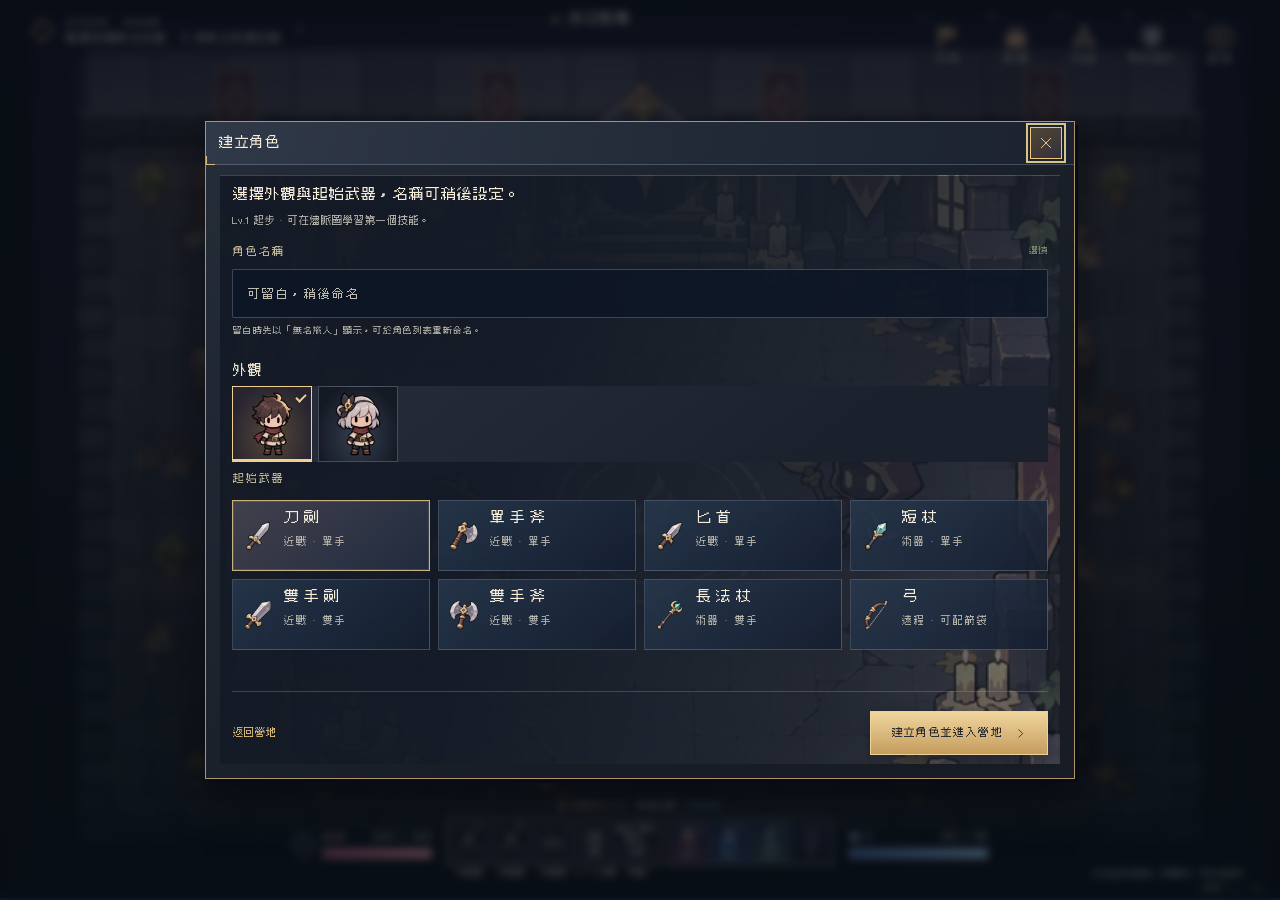
==== commit 446a28f6: "Publish Emberfall v0.64.34" ====
--- a/play.html
+++ b/play.html
@@ -1,6 +1,6 @@
 <!doctype html>
 <html lang="zh-Hant">
-<head><meta name="emberfall-version" content="0.64.29"><meta name="emberfall-release" content="140"><meta charset="utf-8"><meta name="viewport" content="width=device-width,initial-scale=1,viewport-fit=cover"><meta name="theme-color" content="#141a24"><meta name="description" content="裂界遺火：以燼脈圖與裝備養成的 2D 刷裝動作 RPG。探索三章分岔路線、裂隙與終局守衛。"><title>裂界遺火</title><link rel="icon" href="data:image/svg+xml,%3Csvg xmlns='http://www.w3.org/2000/svg' viewBox='0 0 32 32'%3E%3Cpath d='M16 2 28 19 16 30 4 19Z' fill='%23b69a69'/%3E%3Cpath d='m16 10 5 10-5 5-5-5Z' fill='%23121614'/%3E%3C/svg%3E"><!-- PWA:START --><link rel="manifest" href="manifest.webmanifest"><link rel="apple-touch-icon" href="icons/emberfall-180.png"><!-- PWA:END --><link rel="stylesheet" href="style.css?v=136"><link rel="stylesheet" href="mobile.css?v=140"><link rel="stylesheet" href="ring-tree.css?v=130"><link rel="stylesheet" href="anime-theme.css?v=140"><link rel="stylesheet" href="anime-assets.css?v=108"><link rel="stylesheet" href="compact-skills.css?v=130"><link rel="stylesheet" href="feedback-ui.css?v=108"><link rel="stylesheet" href="cloud-ui.css?v=108"><link rel="stylesheet" href="verified-ui.css?v=109"><link rel="stylesheet" href="appearance-picker.css?v=109"></head>
+<head><meta name="emberfall-version" content="0.64.34"><meta name="emberfall-release" content="145"><meta charset="utf-8"><meta name="viewport" content="width=device-width,initial-scale=1,viewport-fit=cover"><meta name="theme-color" content="#141a24"><meta name="description" content="裂界遺火：以燼脈圖與裝備養成的 2D 刷裝動作 RPG。探索三章分岔路線、裂隙與終局守衛。"><title>裂界遺火</title><link rel="icon" href="data:image/svg+xml,%3Csvg xmlns='http://www.w3.org/2000/svg' viewBox='0 0 32 32'%3E%3Cpath d='M16 2 28 19 16 30 4 19Z' fill='%23b69a69'/%3E%3Cpath d='m16 10 5 10-5 5-5-5Z' fill='%23121614'/%3E%3C/svg%3E"><!-- PWA:START --><link rel="manifest" href="manifest.webmanifest"><link rel="apple-touch-icon" href="icons/emberfall-180.png"><!-- PWA:END --><link rel="stylesheet" href="style.css?v=145"><link rel="stylesheet" href="mobile.css?v=145"><link rel="stylesheet" href="ring-tree.css?v=141"><link rel="stylesheet" href="anime-theme.css?v=140"><link rel="stylesheet" href="anime-assets.css?v=108"><link rel="stylesheet" href="compact-skills.css?v=130"><link rel="stylesheet" href="cloud-ui.css?v=108"><link rel="stylesheet" href="verified-ui.css?v=109"><link rel="stylesheet" href="appearance-picker.css?v=109"></head>
 <body class="storage-loading"><div id="low-health-warning" aria-hidden="true"></div><div id="storage-loader" role="status">載入角色存檔…</div>
 <dialog class="orientation-guard" id="orientation-guard" role="alertdialog" aria-modal="true" aria-labelledby="orientation-title" aria-describedby="orientation-copy" tabindex="-1" hidden><svg viewBox="0 0 64 64" aria-hidden="true"><rect x="20" y="10" width="24" height="44" rx="4" transform="rotate(90 32 32)"/><path d="M11 24A23 23 0 0 1 48 13m-1-7 2 8-8-1M53 40A23 23 0 0 1 16 51m1 7-2-8 8 1"/><path d="M47 29v6"/></svg><strong id="orientation-title">請將手機轉為橫向</strong><p id="orientation-copy">已暫停遊戲，橫向後繼續。</p></dialog>
 <svg class="svg-defs" aria-hidden="true"><defs><symbol id="i-dagger" viewBox="0 0 24 24"><path d="m16 3 5-1-1 5-8 8-4-4 8-8ZM6 10l8 8M9 14l-6 6m0-4 4 4"/></symbol><symbol id="i-sword" viewBox="0 0 24 24"><path d="m14 4 6-2-2 6-9 9-3-3ZM4 13l7 7M3 21l5-5M2 20l2 2"/></symbol><symbol id="i-earthbreak" viewBox="0 0 24 24"><path d="m2 15 5-4 4 2-3 3 1 3-5-1ZM12 14l4-2 6 3-2 4-5 1-3-3Z" fill="#516279" stroke="#99aabc" stroke-width=".8"/><path d="m2 15 3 1m4-1 2 1-1 2 3 3m-2-5 3 1 3-2 4 1" fill="none" stroke="#efb267" stroke-width="1.2" stroke-linejoin="round" stroke-linecap="round"/><path d="m17 3 4-1-1 4-6 7-2-2Z" fill="#dce8ef" stroke="#7590a4" stroke-width=".65"/><path d="m12 10 3 3m-1-1-3 2" fill="none" stroke="#efd192" stroke-width="1.15" stroke-linecap="round"/></symbol><symbol id="i-bow" viewBox="0 0 24 24"><path d="M5 3c16 1 15 15 16 16L5 3 3 21 21 19M3 21 19 5m-5 0h5v5"/></symbol><symbol id="i-staff" viewBox="0 0 24 24"><path d="m4 21 10-12M12 3l7-1 3 6-7 4-5-4Z"/></symbol><symbol id="i-rune" viewBox="0 0 24 24"><path d="m12 2 8 10-8 10-8-10ZM12 6v12M8 12h8"/></symbol><symbol id="i-map" viewBox="0 0 24 24"><path d="m2 5 7-3 6 3 7-3v17l-7 3-6-3-7 3ZM9 2v17M15 5v17"/></symbol><symbol id="i-bag" viewBox="0 0 24 24"><path d="M7 6V4a5 5 0 0 1 10 0v2M4 7h16l1 14H3ZM8 11v2m8-2v2"/></symbol><symbol id="i-tree" viewBox="0 0 24 24"><path d="M12 7v4M5 11h14M5 11v5M19 11v5M12 11v8"/><circle cx="12" cy="4" r="3"/><circle cx="5" cy="19" r="3"/><circle cx="19" cy="19" r="3"/></symbol><symbol id="i-book" viewBox="0 0 24 24"><path d="M12 5C8 2 3 3 2 4v16c4-2 7-1 10 1 3-2 6-3 10-1V4c-4-2-7-1-10 1v16M5 8h4m6 0h4M5 12h4m6 0h4"/></symbol><symbol id="i-chevron" viewBox="0 0 24 24"><path d="m9 5 7 7-7 7"/></symbol><symbol id="i-flame" viewBox="0 0 24 24"><path d="M13 2c1 6 9 7 7 14a8 8 0 0 1-16-1c0-3 2-5 4-7-1 6 2 6 3 4 2-3-1-5 2-10ZM12 14c-5 4-2 8 1 6 2-1 1-4-1-6Z"/></symbol><symbol id="i-shield" viewBox="0 0 24 24"><path d="m12 2 9 4-1 10-8 6-8-6L3 6ZM12 6v12M8 12h8"/></symbol><symbol id="i-heart" viewBox="0 0 24 24"><path d="M12 21 3 12C-2 5 7-1 12 6c5-7 14-1 9 6Z"/></symbol><symbol id="i-eye" viewBox="0 0 24 24"><path d="M2 12s8-15 20 0c-12 15-20 0-20 0Z"/><circle cx="12" cy="12" r="3"/></symbol><symbol id="i-helm" viewBox="0 0 24 24"><path d="M4 19V9a8 8 0 0 1 16 0v10l-5 3v-9H9v9ZM4 10h16M12 2v8"/></symbol><symbol id="i-armor" viewBox="0 0 24 24"><path d="M7 2 2 7l3 5 2-2-1 12h12l-1-12 2 2 3-5-5-5-5 3Z"/></symbol><symbol id="i-hand" viewBox="0 0 24 24"><path d="m7 22-4-8 2-2 3 3V4a2 2 0 0 1 3 0v8-9a2 2 0 0 1 3 0v9-7a2 2 0 0 1 3 0v8-5a2 2 0 0 1 3 0v9l-4 5Z"/></symbol><symbol id="i-boot" viewBox="0 0 24 24"><path d="M7 2h11l-1 12 5 5v3H3v-5l5-4Z"/></symbol><symbol id="i-whirl" viewBox="0 0 24 24"><path d="M20 7C12-3-1 7 5 16c4 6 15 4 15-3 0-6-9-8-11-3s5 8 6 3M20 2v5h-5"/></symbol><symbol id="i-wind" viewBox="0 0 24 24"><path d="M2 8h14c8 0 4-10 0-5M2 12h16c7 0 4 11-1 7M2 16h8"/></symbol><symbol id="i-lightning" viewBox="0 0 24 24"><path d="m13 2-9 12 7-1-1 9 10-13-7 1Z"/></symbol><symbol id="i-target" viewBox="0 0 24 24"><circle cx="12" cy="12" r="8"/><circle cx="12" cy="12" r="3"/><path d="M12 0v5m0 14v5M0 12h5m14 0h5"/></symbol><symbol id="i-meteor" viewBox="0 0 24 24"><path d="m9 4 10-2-2 10M6 8l7-5M15 16l6-7"/><circle cx="8" cy="16" r="6"/></symbol><symbol id="i-snow" viewBox="0 0 24 24"><path d="M12 1v22M2 6l20 12M2 18 22 6M8 3l4 4 4-4M8 21l4-4 4 4M2 10l5-1-1-5M22 14l-5 1 1 5M2 14l5 1-1 5M22 10l-5-1 1-5"/></symbol><symbol id="i-potion" viewBox="0 0 24 24"><path d="M8 2h8v4l-1 2 5 7v5l-3 2H7l-3-2v-5l5-7-1-2ZM5 15h14M10 18h4m-2-2v4"/></symbol><symbol id="i-pause" viewBox="0 0 24 24"><path d="M8 4v16M16 4v16"/></symbol><symbol id="i-play" viewBox="0 0 24 24"><path d="m7 3 14 9-14 9Z"/></symbol><symbol id="i-close" viewBox="0 0 24 24"><path d="m5 5 14 14M5 19 19 5"/></symbol><symbol id="i-coin" viewBox="0 0 24 24"><circle cx="12" cy="12" r="9"/><path d="m12 6 4 6-4 6-4-6Z"/></symbol><symbol id="i-check" viewBox="0 0 24 24"><path d="m4 12 5 5L20 6"/></symbol><symbol id="i-lock" viewBox="0 0 24 24"><path d="M7 10V6a5 5 0 0 1 10 0v4M4 10h16v12H4ZM12 14v4"/></symbol><symbol id="i-chest" viewBox="0 0 24 24"><path d="M3 9V5h18v4M2 9h20v12H2ZM3 13h18M10 10h4v6h-4ZM7 4v5m10-5v5"/></symbol><symbol id="i-flag" viewBox="0 0 24 24"><path d="M5 22V2m0 1c5-4 8 4 15 0v11c-7 4-10-4-15 0"/></symbol><symbol id="i-ring" viewBox="0 0 24 24"><circle cx="12" cy="15" r="7"/><path d="m7 5 5-4 5 4-5 6ZM7 5h10"/></symbol><symbol id="i-salvage" viewBox="0 0 24 24"><path d="m14 2 8 8-4 4-8-8 4-4ZM12 8 2 18l4 4L16 12M17 19l2 3m2-6 2 1M3 4l2 2"/></symbol><symbol id="i-unlock" viewBox="0 0 24 24"><path d="M8 10V6a4 4 0 0 1 8 0M5 10h14v12H5ZM12 14v4"/></symbol></defs></svg>
@@ -15,7 +15,6 @@
     <div class="route-hud-row"><button class="mini-map" id="mini-map" data-panel="quests" aria-label="開啟任務路線"></button><span class="route-remaining" title="目前這一波，包含尚未入場的敵人">敵人剩餘 <b id="enemy-count">0</b></span></div>
    </section>
    <div class="quest-tracker"><button data-panel="quests"><span class="quest-diamond">◇</span><div><small>遠征進度 <span id="arena-state">營地準備</span></small><b id="objective-text">建立角色，準備遠征</b></div><span>↗</span></button></div><aside id="training-overlay" class="training-overlay hidden" aria-label="DPS 訓練場即時統計"><div class="training-live-heading"><b>DPS 訓練場</b><span id="training-state">等待首次命中</span><time id="training-timer">00:00</time></div><div class="training-live-grid"><div><small>平均 DPS</small><b id="training-average">0</b></div><div><small>近 5 秒 DPS</small><b id="training-recent">0</b></div><div><small>峰值 1 秒 DPS</small><b id="training-peak">0</b></div><div><small>累計實傷</small><b id="training-total">0</b></div><div><small>最大單次</small><b id="training-max">0</b></div></div><p id="training-live-mana"></p><div class="training-live-actions"><button id="training-reset" data-training-action="reset">重置</button><button data-panel="trainingResults">傷害分析</button><button id="training-finish" data-training-action="finish">結束採樣</button><button data-training-action="camp">回營地</button></div></aside><div class="buff-rack" id="buff-rack" aria-label="目前增減益"></div></aside>
-  <div id="room-banner" class="room-banner hidden"><small id="room-subtitle"></small><strong id="room-title"></strong></div>
   <details id="expedition-risk-hud" hidden><summary></summary><div class="risk-summary"></div></details>
 
   <div class="boss-bar hidden" id="boss-bar"><small>灰燼君王 · 莫爾迦 <span id="boss-phase">沉眠的暴君</span></small><div><i id="boss-fill"></i></div></div>
@@ -44,15 +43,6 @@
      </g>
     </svg>
    </div>
-   <div class="travel-cue" role="status" aria-atomic="true">
-    <svg class="travel-glyph" viewBox="0 0 24 24" fill="currentColor" shape-rendering="crispEdges" aria-hidden="true">
-     <path data-sigil="ember" fill-rule="evenodd" d="M11 2h3v5h3v4h3v7h-3v3H7v-3H4v-5h3V9h4ZM10 14v3H8v2h7v-5h-2v-3h-3Z"/>
-     <path data-sigil="tide" d="M2 10h4V8h4V6h5v2h5v2h2v3h-4v-2h-4V9h-3v2H7v2H2ZM2 17h5v-2h4v-2h3v2h4v2h4v2h-5v-2h-4v-1h-2v1H7v2H2Z"/>
-     <path data-sigil="star" d="M11 2h2v6h2v3h7v2h-7v2h-2v7h-2v-7H9v-2H2v-2h7V8h2ZM4 5h2v2H4Zm14 12h2v2h-2Z"/>
-     <path data-sigil="rift" d="M14 2h6v3h-4v4h-3v4H9v4H6v4H2v-4h3v-4h4V9h4V5h1ZM19 11h3v4h-3v3h-3v4h-5v-3h3v-4h3v-4ZM3 5h3v3H3Z"/>
-    </svg>
-    <div><small id="travel-area"></small><strong id="travel-name"></strong></div>
-   </div>
   </div>
   <div class="touch-joystick" id="joystick" aria-label="移動搖桿"><span id="stick"></span></div><div class="touch-attack"><button id="touch-attack" aria-label="關閉自動戰鬥" aria-pressed="true"><svg><use href="#i-sword"/></svg><small>自動 ON</small></button></div>
   <div class="combat-dock">
@@ -66,7 +56,7 @@
  <nav class="bottom-nav" aria-label="遊戲選單"><button data-panel="achievements" aria-keyshortcuts="L" title="成就（L）"><kbd class="nav-shortcut" aria-hidden="true">L</kbd><svg aria-hidden="true"><use href="#i-flag"/></svg><span class="nav-label">成就</span><span id="achievement-badge"></span></button><button data-panel="inventory" aria-keyshortcuts="B" title="背包（B）"><kbd class="nav-shortcut" aria-hidden="true">B</kbd><svg aria-hidden="true"><use href="#i-bag"/></svg><span class="nav-label">裝備</span><span id="bag-badge"></span></button><button data-panel="talents" aria-keyshortcuts="K" title="技能（K）"><kbd class="nav-shortcut" aria-hidden="true">K</kbd><svg aria-hidden="true"><use href="#i-tree"/></svg><span class="nav-label">技能</span><span class="point-dot"></span></button><button data-panel="stats" aria-keyshortcuts="P" title="角色統計（P）"><kbd class="nav-shortcut" aria-hidden="true">P</kbd><svg aria-hidden="true"><use href="#i-shield"/></svg><span class="nav-label">角色統計</span></button><button id="settings" aria-keyshortcuts="O" title="設定（O）" aria-label="遊戲設定" aria-haspopup="dialog"><svg viewBox="0 0 24 24" aria-hidden="true"><path d="m10 2-1 3-3 1-3-1-2 4 2 3-1 3 2 4 3-1 3 1 1 3h4l1-3 3-1 3 1 2-4-2-3 1-3-2-4-3 1-3-1-1-3Z"/><circle cx="12" cy="12" r="3"/></svg><span class="nav-label">設定</span><kbd class="nav-shortcut" aria-hidden="true">O</kbd></button></nav>
  <div class="game-save-state" id="save-status">進度已儲存</div>
 </div>
-<dialog id="panel-dialog" aria-labelledby="dialog-title"><div class="dialog-header"><div class="dialog-heading-accessible"><div class="eyebrow" id="dialog-eyebrow"></div><h2 id="dialog-title"></h2></div><nav id="panel-tabs" aria-label="面板切換"></nav><button id="dialog-close" class="close-btn modal-close" aria-label="關閉面板" title="關閉面板"><svg><use href="#i-close"/></svg></button></div><section id="settings-tools" class="settings-tools game-top-tools" aria-label="一般設定" hidden><button id="pause" aria-label="暫停遊戲"><svg><use href="#i-pause"/></svg><small>暫停</small></button><button id="fullscreen" aria-label="全螢幕遊戲"><span aria-hidden="true">⛶</span><small>全螢幕</small></button></section><div id="dialog-body"></div></dialog><dialog id="skill-catalog-dialog" aria-labelledby="skill-catalog-title"></dialog><div id="loot-notices" role="log" aria-label="拾取物品"></div><div id="toasts" aria-live="polite"></div><input id="import-file" type="file" accept="application/json,application/gzip,.json,.gz" hidden><script type="module" src="app.js?v=140"></script>
+<dialog id="panel-dialog" aria-labelledby="dialog-title"><div class="dialog-header"><div class="dialog-heading-accessible"><div class="eyebrow" id="dialog-eyebrow"></div><h2 id="dialog-title"></h2></div><nav id="panel-tabs" aria-label="面板切換"></nav><button id="dialog-close" class="close-btn modal-close" aria-label="關閉面板" title="關閉面板"><svg><use href="#i-close"/></svg></button></div><section id="settings-tools" class="settings-tools game-top-tools" aria-label="一般設定" hidden><button id="pause" aria-label="暫停遊戲"><svg><use href="#i-pause"/></svg><small>暫停</small></button><button id="fullscreen" aria-label="全螢幕遊戲"><span aria-hidden="true">⛶</span><small>全螢幕</small></button></section><div id="dialog-body"></div></dialog><dialog id="skill-catalog-dialog" aria-labelledby="skill-catalog-title"></dialog><div id="game-notices"><div id="loot-notices" role="log" aria-label="拾取物品"></div><div id="level-notice" role="status"></div><div id="action-notices" role="log" aria-label="遊戲提示"></div></div><div id="toasts" aria-live="polite"></div><input id="import-file" type="file" accept="application/json,application/gzip,.json,.gz" hidden><script type="module" src="app.js?v=145"></script>
 
-<!-- PWA:START --><script type="module" src="pwa.js?v=108"></script><script type="module" src="updates.js?v=140"></script><!-- PWA:END -->
+<!-- PWA:START --><script type="module" src="pwa.js?v=108"></script><script type="module" src="updates.js?v=145"></script><!-- PWA:END -->
 </body></html>
--- a/style.css
+++ b/style.css
@@ -1,5 +1,5 @@
 *{-webkit-user-select:none;user-select:none;-webkit-touch-callout:none}input,textarea,[contenteditable]:not([contenteditable="false"]),[contenteditable]:not([contenteditable="false"]) *{-webkit-user-select:text;user-select:text}img:not([draggable="true"]),a:not([draggable="true"]){-webkit-user-drag:none}
-:root{color-scheme:dark;--bg:#0b110e;--panel:#172019;--line:#3c4935;--muted:#929d86;--text:#d9dccb;--gold:#c9af7a;--gold-dim:#a28f62;--green:#a2b792;--serif:Georgia,'Noto Serif TC','PMingLiU',serif}*{box-sizing:border-box}html,body{margin:0;width:100%;height:100%;overflow:hidden}body{background:#0b110e;color:var(--text);font:13px/1.6 var(--game-font)}button,a,input,select{font:inherit}button{color:inherit;background:none;border:0;cursor:pointer;touch-action:manipulation;-webkit-tap-highlight-color:transparent}button:disabled{cursor:not-allowed;opacity:.4}button:focus-visible,a:focus-visible,select:focus-visible{outline:2px solid var(--gold);outline-offset:3px}a{color:inherit;text-decoration:none}svg{width:20px;height:20px;fill:none;stroke:currentColor;stroke-width:1.5;stroke-linecap:round;stroke-linejoin:round;flex-shrink:0}.svg-defs{position:absolute;width:0;height:0;overflow:hidden}h1,h2,h3,p{margin:0}.hidden{display:none!important}.eyebrow{font-size:9px;letter-spacing:2px;color:var(--gold-dim)}.gold-btn{min-height:44px;padding:11px 20px;display:inline-flex;align-items:center;justify-content:center;gap:12px;background:linear-gradient(135deg,#b69b63,#ddc38d);border:1px solid #cbb27b;color:#20261b;font-size:12px;font-weight:600;letter-spacing:1px}.gold-btn:hover{filter:brightness(1.12)}.gold-btn svg{height:17px;width:17px}.gold-btn svg:last-child{width:13px}.outline-btn{display:inline-flex;align-items:center;justify-content:center;gap:10px;min-height:38px;padding:8px 13px;border:1px solid #6c7650;color:#d3c49e;font-size:11px}.outline-btn:hover{background:#3c4d2a55}.text-btn{display:inline-flex;gap:6px;align-items:center;padding:0;color:#c0b385;font-size:11px}.text-btn:hover{color:#f1dcad}.text-btn svg{width:12px;height:12px}.subtle-btn{padding:8px;font-size:11px;color:#b4b49a;letter-spacing:.5px}.subtle-btn:hover{color:#eee1bd}.point-dot{width:4px;height:4px;border-radius:50%;background:#d4b675;position:absolute;right:18px;top:2px}.game-shell,.game-main,.arena{position:relative;width:100%;height:100dvh}.game-shell{isolation:isolate}.game-main{position:absolute;inset:0;padding:0;max-width:none;margin:0}.arena{overflow:hidden;touch-action:none;background:#0d1511}.arena canvas{width:100%;height:100%;display:block;touch-action:none}.arena-grain{position:absolute;inset:0;pointer-events:none;background:repeating-linear-gradient(0deg,#00000003 0,#00000003 1px,transparent 1px,transparent 3px);z-index:1}.arena:after{content:'';position:absolute;bottom:0;left:0;right:0;height:260px;pointer-events:none;background:linear-gradient(transparent,#09120cc4 55%,#09120cf5);z-index:2}.game-topbar{position:absolute;left:0;top:0;right:0;height:61px;display:flex;align-items:center;justify-content:space-between;gap:20px;padding:0 28px;z-index:10;border-bottom:1px solid #68744b55;background:linear-gradient(#0b140ff5,#0b140fbb);box-shadow:0 2px 20px #0002}.brand{display:flex;align-items:center;gap:10px;color:#d9bf87;min-width:145px}.brand>svg{width:26px;height:32px;stroke-width:1}.brand>span{font:23px/1.2 var(--serif);letter-spacing:5px}.brand small{display:block;font:6px/2.2 var(--game-font);letter-spacing:3px}.chapter-label{display:flex;gap:12px;align-items:center;font-size:11px;color:#96a186;letter-spacing:1px}.chapter-label b{font:17px var(--serif);color:#d4c6a4;letter-spacing:2px;font-weight:400}.chapter-label>span:first-child{font-size:8px;border:1px solid #6c7350;padding:2px 6px;color:#b5b08c}.chapter-label i{font-style:normal;color:#67765a}.game-top-tools{display:flex;gap:15px;align-items:center;color:#bdc0a7}.game-top-tools>button:not(.difficulty-chip){display:flex;align-items:center;justify-content:center;width:28px;height:32px;color:#b4bd9d}.game-top-tools svg{width:16px;height:16px}.game-top-tools #fullscreen{font-size:23px}.difficulty-chip{font-size:10px;letter-spacing:1px;display:flex;align-items:center;gap:10px;border:1px solid #9c8b5855;background:#4c4e2522;padding:5px 10px;color:#d2bd89}.difficulty-chip svg{height:10px;width:10px;transform:rotate(90deg)}.quest-tracker{position:absolute;left:27px;top:85px;z-index:3;max-width:400px}.quest-tracker>button:first-child{display:flex;align-items:center;gap:10px;padding:0;text-align:left;text-shadow:0 2px 6px #000}.quest-diamond{font-size:25px;color:#d5bd83}.quest-tracker small{display:block;font-size:8px;letter-spacing:1.5px;color:#b4b89c}.quest-tracker small>span{margin-left:10px;color:#8f9c82;letter-spacing:0}.quest-tracker b{display:block;font-size:11px;font-weight:400;letter-spacing:.5px;color:#d2d0b8;max-width:340px}.quest-tracker>button:first-child>span:last-child{color:#a6ad8b;margin-left:3px;font-size:11px}.mini-map{position:absolute;top:86px;right:28px;display:flex;gap:6px;padding:12px;background:#0e1a12b5;border:1px solid #a4a46a44;z-index:3}.mini-map span{height:12px;width:16px;border:1px solid #748466;transform:skewY(-15deg);background:#283d2a}.mini-map span.active{border-color:#e2ca8e;background:#a19261}.mini-map span.done{background:#758d60}.room-banner{position:absolute;top:24%;left:0;right:0;text-align:center;pointer-events:none;color:#e2d4b3;text-shadow:0 2px 14px #000;background:linear-gradient(90deg,transparent,#0a170f88,transparent);padding:15px;z-index:4;animation:banner 3.5s both}.room-banner small{display:block;font-size:10px;letter-spacing:3px;color:#b6ac8a}.room-banner strong{font:30px/2 var(--serif);letter-spacing:5px;font-weight:400}@keyframes banner{0%,100%{opacity:0}15%,80%{opacity:1}}.boss-bar{position:absolute;top:175px;left:30%;right:30%;z-index:4}.boss-bar small{display:block;text-align:center;font-size:11px;color:#e0b59c;margin-bottom:6px;letter-spacing:1px}.boss-bar small span{display:block;font-size:8px;color:#ae9176;margin-top:2px}.boss-bar>div{height:10px;border:1px solid #a68158;padding:2px;background:#291e1a}.boss-bar i{display:block;height:100%;background:linear-gradient(90deg,#873e32,#ce7654);transition:width .15s}.camp-overlay{position:absolute;inset:0;z-index:4;display:flex;flex-direction:column;align-items:center;justify-content:center;padding:65px 16px 190px;text-align:center;background:linear-gradient(#09130b11,#0b150d33 35%,#08130d99 80%)}.camp-badge{width:54px;height:54px;display:grid;place-items:center;border:1px solid #d0b37d66;transform:rotate(45deg);background:#25312188;box-shadow:0 0 50px #d2bc6422;margin-bottom:26px}.camp-badge svg{transform:rotate(-45deg);width:32px;height:32px;color:#d0ba85;stroke-width:1}.camp-overlay>.eyebrow{font-size:8px;letter-spacing:3px;color:#b9a771}.camp-overlay h2{font:32px var(--serif);font-weight:400;letter-spacing:4px;color:#efe1bc;margin:16px 0}.camp-overlay p{font-size:12px;line-height:2;letter-spacing:1px;color:#bdc3aa;margin-bottom:28px}.camp-overlay>.gold-btn{min-width:220px}.camp-overlay>.subtle-btn{margin-top:11px}.camp-loadout-hint{font-size:9px;color:#788c6e;margin-top:11px;letter-spacing:.6px}.next-room{position:absolute;top:31%;left:0;right:0;z-index:5;display:flex;align-items:center;flex-direction:column;gap:12px}.next-room>span{font-size:11px;color:#c5cbb0;text-shadow:0 2px 8px #000}.result-overlay,.pause-overlay{position:absolute;inset:0;z-index:9;background:#07110cea;backdrop-filter:blur(4px);display:flex;align-items:center;justify-content:center;flex-direction:column;text-align:center;padding:20px 20px 130px}.result-overlay>svg,.pause-overlay>svg{color:var(--gold);width:52px;height:52px;margin-bottom:17px}.result-overlay h2,.pause-overlay h2{font:29px var(--serif);letter-spacing:4px;color:#e8d9b0;margin:11px 0}.result-overlay p,.pause-overlay p{font-size:12px;color:#a6b099;line-height:2;max-width:430px}.pause-overlay .gold-btn{margin-top:24px;min-width:175px}.result-overlay .subtle-btn,.pause-overlay .subtle-btn{margin-top:10px}.result-stats{display:flex;gap:34px;margin:25px 0}.result-stats b{display:block;font:26px var(--serif);color:#d1bb85}.result-stats small{font-size:10px;color:#a5b294}.result-reward{color:#d6ab91!important;margin-bottom:22px!important}.combat-dock{position:absolute;bottom:91px;left:50%;transform:translateX(-50%);width:min(880px,calc(100% - 70px));display:grid;grid-template-columns:1fr 320px 1fr;align-items:center;gap:26px;z-index:6;pointer-events:none}.resource-panel{min-width:0;padding:13px 13px 8px;border:1px solid #68694a66;background:linear-gradient(#152319dd,#0a150fdd);box-shadow:0 2px 20px #0004}.resource-heading{display:flex;justify-content:space-between;align-items:center;gap:8px;margin-bottom:7px;font-size:13px;letter-spacing:1px}.resource-heading small{font:9px var(--game-font);opacity:.65;margin-left:5px}.resource-heading b{font:13px var(--game-font);letter-spacing:.5px;color:#f0e7d2;white-space:nowrap}.health-resource .resource-heading>span{color:#f39888}.mana-resource .resource-heading>span{color:#89bff0}.resource-track{height:20px;position:relative;background:#080e0a;border:1px solid #aa8b6977;padding:2px;overflow:hidden}.resource-track i{display:block;height:100%;width:100%;transition:width .15s;box-shadow:inset 0 1px 1px #fff3}.resource-track>span{position:absolute;inset:2px;background:linear-gradient(#ffffff18,transparent 45%,#0002);pointer-events:none}.hp-track i{background:linear-gradient(90deg,#8e241e,#df5149 85%,#ed8b71)}.mp-track{border-color:#729bb177}.mp-track i{background:linear-gradient(90deg,#1c4e94,#428ed5 85%,#85b8e9)}.resource-panel>small{display:block;margin-top:5px;font-size:8px;color:#8a9b80;letter-spacing:.3px}.combat-actions{display:flex;flex-direction:column;gap:13px;align-items:center}.skill-bar{display:flex;align-items:center;gap:9px;pointer-events:auto}.skill-button{position:relative;width:54px;height:52px;border:1px solid #a89b6355;background:linear-gradient(135deg,#34482a,#132116);box-shadow:inset 0 0 0 3px #0c160e99;display:grid;place-items:center;color:#d2c693}.skill-button svg{width:27px;height:27px;stroke-width:1.3}.skill-button:hover{border-color:#ddc98b}.skill-button kbd{position:absolute;top:0;right:2px;background:#101b12;color:#c5c6a5;font:8px var(--game-font);padding:1px 3px}.skill-button small{position:absolute;top:55px;white-space:nowrap;font-size:8px;color:#bbc3a2}.skill-button em{position:absolute;bottom:1px;font-style:normal;font-size:7px;letter-spacing:.5px;color:#85b3d1}.skill-button.utility{width:46px;height:46px;color:#b7bda0;background:#182a1bc9}.skill-button.utility small{top:50px}.skill-button.utility kbd{font-size:6px}.skill-button.unavailable{opacity:.55}.cooldown{position:absolute;inset:0;display:none;place-items:center;background:#07130cdd;color:#e3d6b6;font:19px var(--game-font)}.cooldown.active{display:grid}.flask-belt{display:flex;gap:7px;padding-top:8px;pointer-events:auto}.flask-slot{width:47px;height:60px;position:relative;display:flex;align-items:center;justify-content:center;flex-direction:column;gap:0;border:1px solid color-mix(in srgb,var(--flask-color) 50%,transparent);background:#111f16;isolation:isolate;overflow:hidden;color:var(--flask-color);box-shadow:inset 0 0 0 3px #09150e88}.flask-slot>svg{width:22px;height:24px;stroke-width:1.1;margin-top:0}.flask-slot kbd{position:absolute;top:1px;right:3px;font:8px var(--game-font);color:#d5d5b9}.flask-liquid{position:absolute;bottom:0;left:0;right:0;height:var(--charge);background:linear-gradient(transparent,color-mix(in srgb,var(--flask-color) 20%,transparent));z-index:-1;transition:height .2s}.flask-slot small{font-size:8px;line-height:1.3;letter-spacing:1px}.flask-slot>b{font:8px var(--game-font);color:#c3cdb5;line-height:1.5}.flask-slot em{font-style:normal;font-size:6px;color:#6d8566}.flask-slot.flask-active{border-color:var(--flask-color);box-shadow:0 0 12px color-mix(in srgb,var(--flask-color) 18%,transparent),inset 0 0 10px color-mix(in srgb,var(--flask-color) 10%,transparent)}.flask-slot.flask-empty{opacity:.45}.buff-rack{position:absolute;bottom:271px;left:50%;transform:translateX(-50%);display:flex;gap:7px;z-index:6;pointer-events:none;flex-wrap:wrap;justify-content:center;max-width:600px}.buff-rack>span{display:flex;align-items:center;gap:6px;padding:5px 8px;font-size:9px;border:1px solid color-mix(in srgb,var(--buff-color) 40%,transparent);background:#0d1c12c9;color:var(--buff-color)}.buff-rack svg{width:13px;height:13px}.buff-rack b{font:10px var(--game-font);color:#e0ddc0}.experience-strip{position:absolute;left:0;right:0;bottom:65px;z-index:8}.experience-strip>div{height:4px;background:#313a21;border-top:1px solid #83754477}.experience-strip i{display:block;height:100%;background:linear-gradient(90deg,#7b6a33,#c6ac60);width:0}.experience-strip>span{position:absolute;right:15px;bottom:7px;font-size:8px;color:#9e9a70;letter-spacing:1px;text-shadow:0 1px 4px #000}.game-feed{position:absolute;left:26px;bottom:111px;max-width:235px;z-index:4;pointer-events:none;font-size:9px;color:#7e9274;line-height:1.8}.game-feed small{display:none}.bottom-nav{position:absolute;left:0;right:0;bottom:0;height:65px;display:flex;align-items:stretch;justify-content:center;gap:23px;padding:9px 15px 8px;border-top:1px solid #676c4777;background:linear-gradient(#1d2b1ad9,#0f1d14fa);z-index:10;box-shadow:0 -5px 25px #08120b66}.bottom-nav button{position:relative;min-width:65px;padding:0 8px;display:flex;flex-direction:column;justify-content:center;align-items:center;gap:4px;font-size:10px;letter-spacing:1px;color:#9fae8d}.bottom-nav button svg{height:20px;width:20px;stroke-width:1.3}.bottom-nav button:hover,.bottom-nav button.active{color:#e0c48a}.bottom-nav button.active:after{content:'';position:absolute;bottom:-8px;left:25%;right:25%;height:2px;background:#c9ad70}#bag-badge{position:absolute;top:-2px;right:9px;font-size:8px;color:#d8bd80}.game-save-state{position:absolute;right:20px;bottom:23px;z-index:11;font-size:8px;letter-spacing:1px;color:#6b8361;max-width:180px;pointer-events:none}.game-save-state i{display:none}.touch-joystick,.touch-attack{display:none}.panel-intro{font-size:12px;color:#a1ae92;line-height:1.9;margin-bottom:20px}.game-feed{text-overflow:ellipsis;overflow:hidden}.difficulty-option>small{display:flex;align-items:center;gap:6px;font-size:9px;color:#b5b18e;margin-bottom:13px}.difficulty-option>small svg{height:12px;width:12px}.difficulty-option.locked{border-color:#3f4c33;background:#142015}.difficulty-option.locked>b{color:#8e8e70}.difficulty-option p{font-size:10px;color:#b39a73;line-height:1.8;margin-top:12px}.difficulty-notice{margin-top:20px}.hero-stat-sheet{padding:18px;border:1px solid #596843;background:linear-gradient(120deg,#27351f66,#102215);margin-bottom:24px}.stat-sheet-heading{display:flex;justify-content:space-between;align-items:center;margin-bottom:18px}.stat-sheet-heading small{font-size:9px;color:#9eab83;letter-spacing:1px}.stat-sheet-heading h3{font:23px var(--serif);color:#e0cfaa;letter-spacing:2px;margin-top:5px}.stat-sheet-heading>span{font-size:9px;color:#819772}.stat-sheet-grid{display:grid;grid-template-columns:repeat(3,1fr);gap:12px 20px}.stat-sheet-grid>div{display:flex;align-items:center;gap:8px;min-width:0;font-size:10px;color:#98ab87}.stat-sheet-grid svg{height:14px;width:14px;color:#b6ae7a}.stat-sheet-grid b{margin-left:auto;font:13px var(--game-font);color:#d7d6b5;white-space:nowrap}.stat-sheet-note{font-size:9px;color:#708c65;line-height:1.8;margin-top:18px;border-top:1px solid #465f3355;padding-top:12px}.stash-layout{display:grid;grid-template-columns:1fr 1fr;gap:22px}.stash-section-heading{display:flex;align-items:center;justify-content:space-between;padding:0 0 12px;border-bottom:1px solid #55684466;margin-bottom:14px}.stash-section-heading h3{font:17px var(--serif);display:flex;align-items:center;gap:8px;color:#c6c8a6}.stash-section-heading h3 svg{width:18px;height:18px;color:#baa774}.stash-section-heading>span{font-size:10px;color:#a7b693}
+:root{color-scheme:dark;--bg:#0b110e;--panel:#172019;--line:#3c4935;--muted:#929d86;--text:#d9dccb;--gold:#c9af7a;--gold-dim:#a28f62;--green:#a2b792;--serif:Georgia,'Noto Serif TC','PMingLiU',serif}*{box-sizing:border-box}html,body{margin:0;width:100%;height:100%;overflow:hidden}body{background:#0b110e;color:var(--text);font:13px/1.6 var(--game-font)}button,a,input,select{font:inherit}button{color:inherit;background:none;border:0;cursor:pointer;touch-action:manipulation;-webkit-tap-highlight-color:transparent}button:disabled{cursor:not-allowed;opacity:.4}button:focus-visible,a:focus-visible,select:focus-visible{outline:2px solid var(--gold);outline-offset:3px}a{color:inherit;text-decoration:none}svg{width:20px;height:20px;fill:none;stroke:currentColor;stroke-width:1.5;stroke-linecap:round;stroke-linejoin:round;flex-shrink:0}.svg-defs{position:absolute;width:0;height:0;overflow:hidden}h1,h2,h3,p{margin:0}.hidden{display:none!important}.eyebrow{font-size:9px;letter-spacing:2px;color:var(--gold-dim)}.gold-btn{min-height:44px;padding:11px 20px;display:inline-flex;align-items:center;justify-content:center;gap:12px;background:linear-gradient(135deg,#b69b63,#ddc38d);border:1px solid #cbb27b;color:#20261b;font-size:12px;font-weight:600;letter-spacing:1px}.gold-btn:hover{filter:brightness(1.12)}.gold-btn svg{height:17px;width:17px}.gold-btn svg:last-child{width:13px}.outline-btn{display:inline-flex;align-items:center;justify-content:center;gap:10px;min-height:38px;padding:8px 13px;border:1px solid #6c7650;color:#d3c49e;font-size:11px}.outline-btn:hover{background:#3c4d2a55}.text-btn{display:inline-flex;gap:6px;align-items:center;padding:0;color:#c0b385;font-size:11px}.text-btn:hover{color:#f1dcad}.text-btn svg{width:12px;height:12px}.subtle-btn{padding:8px;font-size:11px;color:#b4b49a;letter-spacing:.5px}.subtle-btn:hover{color:#eee1bd}.point-dot{width:4px;height:4px;border-radius:50%;background:#d4b675;position:absolute;right:18px;top:2px}.game-shell,.game-main,.arena{position:relative;width:100%;height:100dvh}.game-shell{isolation:isolate}.game-main{position:absolute;inset:0;padding:0;max-width:none;margin:0}.arena{overflow:hidden;touch-action:none;background:#0d1511}.arena canvas{width:100%;height:100%;display:block;touch-action:none}.arena-grain{position:absolute;inset:0;pointer-events:none;background:repeating-linear-gradient(0deg,#00000003 0,#00000003 1px,transparent 1px,transparent 3px);z-index:1}.arena:after{content:'';position:absolute;bottom:0;left:0;right:0;height:260px;pointer-events:none;background:linear-gradient(transparent,#09120cc4 55%,#09120cf5);z-index:2}.game-topbar{position:absolute;left:0;top:0;right:0;height:61px;display:flex;align-items:center;justify-content:space-between;gap:20px;padding:0 28px;z-index:10;border-bottom:1px solid #68744b55;background:linear-gradient(#0b140ff5,#0b140fbb);box-shadow:0 2px 20px #0002}.brand{display:flex;align-items:center;gap:10px;color:#d9bf87;min-width:145px}.brand>svg{width:26px;height:32px;stroke-width:1}.brand>span{font:23px/1.2 var(--serif);letter-spacing:5px}.brand small{display:block;font:6px/2.2 var(--game-font);letter-spacing:3px}.chapter-label{display:flex;gap:12px;align-items:center;font-size:11px;color:#96a186;letter-spacing:1px}.chapter-label b{font:17px var(--serif);color:#d4c6a4;letter-spacing:2px;font-weight:400}.chapter-label>span:first-child{font-size:8px;border:1px solid #6c7350;padding:2px 6px;color:#b5b08c}.chapter-label i{font-style:normal;color:#67765a}.game-top-tools{display:flex;gap:15px;align-items:center;color:#bdc0a7}.game-top-tools>button:not(.difficulty-chip){display:flex;align-items:center;justify-content:center;width:28px;height:32px;color:#b4bd9d}.game-top-tools svg{width:16px;height:16px}.game-top-tools #fullscreen{font-size:23px}.difficulty-chip{font-size:10px;letter-spacing:1px;display:flex;align-items:center;gap:10px;border:1px solid #9c8b5855;background:#4c4e2522;padding:5px 10px;color:#d2bd89}.difficulty-chip svg{height:10px;width:10px;transform:rotate(90deg)}.quest-tracker{position:absolute;left:27px;top:85px;z-index:3;max-width:400px}.quest-tracker>button:first-child{display:flex;align-items:center;gap:10px;padding:0;text-align:left;text-shadow:0 2px 6px #000}.quest-diamond{font-size:25px;color:#d5bd83}.quest-tracker small{display:block;font-size:8px;letter-spacing:1.5px;color:#b4b89c}.quest-tracker small>span{margin-left:10px;color:#8f9c82;letter-spacing:0}.quest-tracker b{display:block;font-size:11px;font-weight:400;letter-spacing:.5px;color:#d2d0b8;max-width:340px}.quest-tracker>button:first-child>span:last-child{color:#a6ad8b;margin-left:3px;font-size:11px}.mini-map{position:absolute;top:86px;right:28px;display:flex;gap:6px;padding:12px;background:#0e1a12b5;border:1px solid #a4a46a44;z-index:3}.mini-map span{height:12px;width:16px;border:1px solid #748466;transform:skewY(-15deg);background:#283d2a}.mini-map span.active{border-color:#e2ca8e;background:#a19261}.mini-map span.done{background:#758d60}@keyframes banner{0%,100%{opacity:0}15%,80%{opacity:1}}.boss-bar{position:absolute;top:175px;left:30%;right:30%;z-index:4}.boss-bar small{display:block;text-align:center;font-size:11px;color:#e0b59c;margin-bottom:6px;letter-spacing:1px}.boss-bar small span{display:block;font-size:8px;color:#ae9176;margin-top:2px}.boss-bar>div{height:10px;border:1px solid #a68158;padding:2px;background:#291e1a}.boss-bar i{display:block;height:100%;background:linear-gradient(90deg,#873e32,#ce7654);transition:width .15s}.camp-overlay{position:absolute;inset:0;z-index:4;display:flex;flex-direction:column;align-items:center;justify-content:center;padding:65px 16px 190px;text-align:center;background:linear-gradient(#09130b11,#0b150d33 35%,#08130d99 80%)}.camp-badge{width:54px;height:54px;display:grid;place-items:center;border:1px solid #d0b37d66;transform:rotate(45deg);background:#25312188;box-shadow:0 0 50px #d2bc6422;margin-bottom:26px}.camp-badge svg{transform:rotate(-45deg);width:32px;height:32px;color:#d0ba85;stroke-width:1}.camp-overlay>.eyebrow{font-size:8px;letter-spacing:3px;color:#b9a771}.camp-overlay h2{font:32px var(--serif);font-weight:400;letter-spacing:4px;color:#efe1bc;margin:16px 0}.camp-overlay p{font-size:12px;line-height:2;letter-spacing:1px;color:#bdc3aa;margin-bottom:28px}.camp-overlay>.gold-btn{min-width:220px}.camp-overlay>.subtle-btn{margin-top:11px}.camp-loadout-hint{font-size:9px;color:#788c6e;margin-top:11px;letter-spacing:.6px}.next-room{position:absolute;top:31%;left:0;right:0;z-index:5;display:flex;align-items:center;flex-direction:column;gap:12px}.next-room>span{font-size:11px;color:#c5cbb0;text-shadow:0 2px 8px #000}.result-overlay,.pause-overlay{position:absolute;inset:0;z-index:9;background:#07110cea;backdrop-filter:blur(4px);display:flex;align-items:center;justify-content:center;flex-direction:column;text-align:center;padding:20px 20px 130px}.result-overlay>svg,.pause-overlay>svg{color:var(--gold);width:52px;height:52px;margin-bottom:17px}.result-overlay h2,.pause-overlay h2{font:29px var(--serif);letter-spacing:4px;color:#e8d9b0;margin:11px 0}.result-overlay p,.pause-overlay p{font-size:12px;color:#a6b099;line-height:2;max-width:430px}.pause-overlay .gold-btn{margin-top:24px;min-width:175px}.result-overlay .subtle-btn,.pause-overlay .subtle-btn{margin-top:10px}.result-stats{display:flex;gap:34px;margin:25px 0}.result-stats b{display:block;font:26px var(--serif);color:#d1bb85}.result-stats small{font-size:10px;color:#a5b294}.result-reward{color:#d6ab91!important;margin-bottom:22px!important}.combat-dock{position:absolute;bottom:91px;left:50%;transform:translateX(-50%);width:min(880px,calc(100% - 70px));display:grid;grid-template-columns:1fr 320px 1fr;align-items:center;gap:26px;z-index:6;pointer-events:none}.resource-panel{min-width:0;padding:13px 13px 8px;border:1px solid #68694a66;background:linear-gradient(#152319dd,#0a150fdd);box-shadow:0 2px 20px #0004}.resource-heading{display:flex;justify-content:space-between;align-items:center;gap:8px;margin-bottom:7px;font-size:13px;letter-spacing:1px}.resource-heading small{font:9px var(--game-font);opacity:.65;margin-left:5px}.resource-heading b{font:13px var(--game-font);letter-spacing:.5px;color:#f0e7d2;white-space:nowrap}.health-resource .resource-heading>span{color:#f39888}.mana-resource .resource-heading>span{color:#89bff0}.resource-track{height:20px;position:relative;background:#080e0a;border:1px solid #aa8b6977;padding:2px;overflow:hidden}.resource-track i{display:block;height:100%;width:100%;transition:width .15s;box-shadow:inset 0 1px 1px #fff3}.resource-track>span{position:absolute;inset:2px;background:linear-gradient(#ffffff18,transparent 45%,#0002);pointer-events:none}.hp-track i{background:linear-gradient(90deg,#8e241e,#df5149 85%,#ed8b71)}.mp-track{border-color:#729bb177}.mp-track i{background:linear-gradient(90deg,#1c4e94,#428ed5 85%,#85b8e9)}.resource-panel>small{display:block;margin-top:5px;font-size:8px;color:#8a9b80;letter-spacing:.3px}.combat-actions{display:flex;flex-direction:column;gap:13px;align-items:center}.skill-bar{display:flex;align-items:center;gap:9px;pointer-events:auto}.skill-button{position:relative;width:54px;height:52px;border:1px solid #a89b6355;background:linear-gradient(135deg,#34482a,#132116);box-shadow:inset 0 0 0 3px #0c160e99;display:grid;place-items:center;color:#d2c693}.skill-button svg{width:27px;height:27px;stroke-width:1.3}.skill-button:hover{border-color:#ddc98b}.skill-button kbd{position:absolute;top:0;right:2px;background:#101b12;color:#c5c6a5;font:8px var(--game-font);padding:1px 3px}.skill-button small{position:absolute;top:55px;white-space:nowrap;font-size:8px;color:#bbc3a2}.skill-button em{position:absolute;bottom:1px;font-style:normal;font-size:7px;letter-spacing:.5px;color:#85b3d1}.skill-button.utility{width:46px;height:46px;color:#b7bda0;background:#182a1bc9}.skill-button.utility small{top:50px}.skill-button.utility kbd{font-size:6px}.skill-button.unavailable{opacity:.55}.cooldown{position:absolute;inset:0;display:none;place-items:center;background:#07130cdd;color:#e3d6b6;font:19px var(--game-font)}.cooldown.active{display:grid}.flask-belt{display:flex;gap:7px;padding-top:8px;pointer-events:auto}.flask-slot{width:47px;height:60px;position:relative;display:flex;align-items:center;justify-content:center;flex-direction:column;gap:0;border:1px solid color-mix(in srgb,var(--flask-color) 50%,transparent);background:#111f16;isolation:isolate;overflow:hidden;color:var(--flask-color);box-shadow:inset 0 0 0 3px #09150e88}.flask-slot>svg{width:22px;height:24px;stroke-width:1.1;margin-top:0}.flask-slot kbd{position:absolute;top:1px;right:3px;font:8px var(--game-font);color:#d5d5b9}.flask-liquid{position:absolute;bottom:0;left:0;right:0;height:var(--charge);background:linear-gradient(transparent,color-mix(in srgb,var(--flask-color) 20%,transparent));z-index:-1;transition:height .2s}.flask-slot small{font-size:8px;line-height:1.3;letter-spacing:1px}.flask-slot>b{font:8px var(--game-font);color:#c3cdb5;line-height:1.5}.flask-slot em{font-style:normal;font-size:6px;color:#6d8566}.flask-slot.flask-active{border-color:var(--flask-color);box-shadow:0 0 12px color-mix(in srgb,var(--flask-color) 18%,transparent),inset 0 0 10px color-mix(in srgb,var(--flask-color) 10%,transparent)}.flask-slot.flask-empty{opacity:.45}.buff-rack{position:absolute;bottom:271px;left:50%;transform:translateX(-50%);display:flex;gap:7px;z-index:6;pointer-events:none;flex-wrap:wrap;justify-content:center;max-width:600px}.buff-rack>span{display:flex;align-items:center;gap:6px;padding:5px 8px;font-size:9px;border:1px solid color-mix(in srgb,var(--buff-color) 40%,transparent);background:#0d1c12c9;color:var(--buff-color)}.buff-rack svg{width:13px;height:13px}.buff-rack b{font:10px var(--game-font);color:#e0ddc0}.experience-strip{position:absolute;left:0;right:0;bottom:65px;z-index:8}.experience-strip>div{height:4px;background:#313a21;border-top:1px solid #83754477}.experience-strip i{display:block;height:100%;background:linear-gradient(90deg,#7b6a33,#c6ac60);width:0}.experience-strip>span{position:absolute;right:15px;bottom:7px;font-size:8px;color:#9e9a70;letter-spacing:1px;text-shadow:0 1px 4px #000}.game-feed{position:absolute;left:26px;bottom:111px;max-width:235px;z-index:4;pointer-events:none;font-size:9px;color:#7e9274;line-height:1.8}.game-feed small{display:none}.bottom-nav{position:absolute;left:0;right:0;bottom:0;height:65px;display:flex;align-items:stretch;justify-content:center;gap:23px;padding:9px 15px 8px;border-top:1px solid #676c4777;background:linear-gradient(#1d2b1ad9,#0f1d14fa);z-index:10;box-shadow:0 -5px 25px #08120b66}.bottom-nav button{position:relative;min-width:65px;padding:0 8px;display:flex;flex-direction:column;justify-content:center;align-items:center;gap:4px;font-size:10px;letter-spacing:1px;color:#9fae8d}.bottom-nav button svg{height:20px;width:20px;stroke-width:1.3}.bottom-nav button:hover,.bottom-nav button.active{color:#e0c48a}.bottom-nav button.active:after{content:'';position:absolute;bottom:-8px;left:25%;right:25%;height:2px;background:#c9ad70}#bag-badge{position:absolute;top:-2px;right:9px;font-size:8px;color:#d8bd80}.game-save-state{position:absolute;right:20px;bottom:23px;z-index:11;font-size:8px;letter-spacing:1px;color:#6b8361;max-width:180px;pointer-events:none}.game-save-state i{display:none}.touch-joystick,.touch-attack{display:none}.panel-intro{font-size:12px;color:#a1ae92;line-height:1.9;margin-bottom:20px}.game-feed{text-overflow:ellipsis;overflow:hidden}.difficulty-option>small{display:flex;align-items:center;gap:6px;font-size:9px;color:#b5b18e;margin-bottom:13px}.difficulty-option>small svg{height:12px;width:12px}.difficulty-option.locked{border-color:#3f4c33;background:#142015}.difficulty-option.locked>b{color:#8e8e70}.difficulty-option p{font-size:10px;color:#b39a73;line-height:1.8;margin-top:12px}.difficulty-notice{margin-top:20px}.hero-stat-sheet{padding:18px;border:1px solid #596843;background:linear-gradient(120deg,#27351f66,#102215);margin-bottom:24px}.stat-sheet-heading{display:flex;justify-content:space-between;align-items:center;margin-bottom:18px}.stat-sheet-heading small{font-size:9px;color:#9eab83;letter-spacing:1px}.stat-sheet-heading h3{font:23px var(--serif);color:#e0cfaa;letter-spacing:2px;margin-top:5px}.stat-sheet-heading>span{font-size:9px;color:#819772}.stat-sheet-grid{display:grid;grid-template-columns:repeat(3,1fr);gap:12px 20px}.stat-sheet-grid>div{display:flex;align-items:center;gap:8px;min-width:0;font-size:10px;color:#98ab87}.stat-sheet-grid svg{height:14px;width:14px;color:#b6ae7a}.stat-sheet-grid b{margin-left:auto;font:13px var(--game-font);color:#d7d6b5;white-space:nowrap}.stat-sheet-note{font-size:9px;color:#708c65;line-height:1.8;margin-top:18px;border-top:1px solid #465f3355;padding-top:12px}.stash-layout{display:grid;grid-template-columns:1fr 1fr;gap:22px}.stash-section-heading{display:flex;align-items:center;justify-content:space-between;padding:0 0 12px;border-bottom:1px solid #55684466;margin-bottom:14px}.stash-section-heading h3{font:17px var(--serif);display:flex;align-items:center;gap:8px;color:#c6c8a6}.stash-section-heading h3 svg{width:18px;height:18px;color:#baa774}.stash-section-heading>span{font-size:10px;color:#a7b693}
 
 .close-btn{border:1px solid #455039;width:34px;height:34px;display:grid;place-items:center;color:#a1aa91}.close-btn svg{width:16px}.close-btn:hover{color:#e4d3a7;border-color:#a08a58}dialog{width:min(870px,94vw);max-height:88dvh;padding:0;background:linear-gradient(135deg,#20271e,#121c14);color:var(--text);border:1px solid #77714d;box-shadow:0 20px 100px #0009}dialog::backdrop{background:#070e0bc9;backdrop-filter:blur(5px)}.dialog-header{display:flex;align-items:center;justify-content:space-between;padding:22px 26px;border-bottom:1px solid #424b35;position:sticky;top:0;background:#192219;z-index:2}.dialog-header h2{font:23px/1.7 var(--serif);color:#ddd1ae;letter-spacing:3px}.dialog-header .eyebrow{font-size:8px}#dialog-body{padding:24px 26px 30px}.panel-intro{font-size:11px;color:#9ca78d;line-height:1.9;margin-bottom:20px}.class-grid{display:grid;grid-template-columns:repeat(3,1fr);gap:14px}.class-card{border:1px solid #4d5b3d;padding:25px 17px 18px;text-align:left;background:#1b281b;position:relative}.class-card.selected{border-color:var(--gold);background:linear-gradient(135deg,#b49f6020,#18271a)}.class-card>svg{display:block;height:60px;width:60px;margin:10px auto 28px;stroke-width:1;color:var(--class-color)}.class-card h3{font:22px var(--serif);letter-spacing:4px;color:var(--class-color)}.class-card small{font-size:9px;color:#a9a68e;letter-spacing:1px;display:block;margin:7px 0 15px}.class-card p{font-size:10px;color:#8f9f83;line-height:1.9;min-height:57px}.class-builds{border-top:1px solid #445037;margin-top:17px;padding-top:13px;display:flex;gap:8px;flex-wrap:wrap}.class-builds span{font-size:9px;background:#101a11;border:1px solid #48573b;padding:3px 7px;color:#b0b89b}.class-card .gold-btn{width:100%;margin-top:20px;min-height:36px;font-size:10px}.empty-state{padding:30px;text-align:center;border:1px dashed #4a5a3a;color:#8a9d79;font-size:11px;grid-column:1/-1}.guide-grid{display:grid;grid-template-columns:1fr 1fr;gap:22px}.guide-block{border:1px solid #415235;padding:18px;background:#162416}.guide-block h3{font:17px var(--serif);color:#cbbf9c;letter-spacing:2px;margin-bottom:12px}.guide-block p{font-size:11px;line-height:2;color:#9aaa8c}.guide-block kbd{background:#0c190e;border:1px solid #4e6040;padding:1px 5px;font:10px var(--game-font);color:#c3caaa}.guide-block ol{padding-left:19px;margin:0;color:#9aaa8c;font-size:11px;line-height:2.3}.save-actions{display:flex;gap:10px;margin-top:16px}.save-actions button{border:1px solid #69704d;padding:8px 13px;font-size:10px;color:#c6bc96}.difficulty-options{display:grid;grid-template-columns:repeat(3,1fr);gap:12px}.difficulty-option{padding:22px 15px;border:1px solid #4d5b3d;background:#1b281b;text-align:left}.difficulty-option.selected{border-color:#bba36f}.difficulty-option b{display:block;font:19px var(--serif);color:#d2c196;margin-bottom:13px}.difficulty-option span{font-size:10px;display:block;color:#95a784;line-height:2}.difficulty-option .gold-btn{margin-top:20px;min-height:34px;font-size:10px;width:100%}#toasts{position:fixed;right:24px;bottom:28px;display:flex;flex-direction:column;gap:8px;z-index:50;pointer-events:none}.toast{padding:12px 18px;background:#202e1ff5;border:1px solid #6a764b;color:#dbcfaa;font-size:11px;box-shadow:0 5px 25px #0006;animation:toastin .2s ease;max-width:340px}@keyframes toastin{from{opacity:0;transform:translateY(8px)}to{opacity:1;transform:translateY(0)}}
 
@@ -11,9 +11,9 @@
 
 @media(pointer:coarse),(max-width:700px){.touch-joystick{display:block;position:absolute;left:25px;bottom:235px;width:94px;height:94px;border:1px solid #bfca9a44;border-radius:50%;background:#10201677;z-index:6;touch-action:none;box-shadow:inset 0 0 18px #0004}#stick{position:absolute;left:27px;top:27px;width:38px;height:38px;border:1px solid #c9cea477;border-radius:50%;background:radial-gradient(#829a6566,#3e624633);pointer-events:none}.touch-attack{display:block;position:absolute;right:27px;bottom:244px;z-index:6}.touch-attack button{display:flex;align-items:center;justify-content:center;flex-direction:column;gap:3px;width:74px;height:74px;border-radius:50%;border:1px solid #c7ba8377;background:radial-gradient(#506442aa,#1b321eaa);color:#dbcc9f;touch-action:none;box-shadow:0 0 0 4px #10241666}.touch-attack button svg{width:29px;height:29px}.touch-attack button small{font-size:9px}.touch-attack button.pressed{background:#718347bb;border-color:#ecdcaa}.arena:not(.in-combat) .touch-attack,.arena:not(.in-combat) .touch-joystick{opacity:.18;pointer-events:none}.skill-button kbd{display:none}.game-feed{display:none}.game-save-state{display:none}.skill-button{min-width:45px;min-height:45px}}
 @media(max-width:1100px){.combat-dock{width:min(760px,calc(100% - 50px));grid-template-columns:1fr 250px 1fr;gap:20px}.chapter-label{gap:8px}.game-save-state{display:none}.game-feed{display:none}.bottom-nav{gap:18px}.resource-heading b{font-size:12px}}
-@media(max-width:700px){.game-topbar{height:51px;padding:0 12px;gap:10px}.brand{gap:5px;min-width:65px}.brand>svg{width:20px;height:26px}.brand>span{font-size:19px;letter-spacing:2px}.brand small{font-size:5px;letter-spacing:1.4px}.chapter-label{display:none}.game-top-tools{gap:10px}.difficulty-chip{font-size:9px;padding:4px 8px}.game-top-tools>button:not(.difficulty-chip){width:24px;height:30px}.quest-tracker{left:12px;top:66px;max-width:calc(100% - 28px)}.quest-tracker b{max-width:280px;font-size:10px;letter-spacing:.3px}.quest-tracker small{font-size:7px;letter-spacing:1px}.quest-diamond{font-size:22px}.mini-map{top:139px;right:13px;padding:8px;gap:4px}.mini-map span{height:8px;width:10px}.camp-overlay{padding:80px 12px 215px}.camp-badge{width:42px;height:42px;margin-bottom:23px}.camp-badge svg{width:26px;height:26px}.camp-overlay>.eyebrow{font-size:6px;letter-spacing:1.8px}.camp-overlay h2{font-size:24px;letter-spacing:2px;margin:14px 0}.camp-overlay p{font-size:10px;letter-spacing:.5px;margin-bottom:20px}.camp-overlay>.gold-btn{font-size:11px;min-width:204px}.camp-overlay>.subtle-btn{font-size:10px;margin-top:8px}.camp-loadout-hint{font-size:8px;margin-top:6px;letter-spacing:.2px}.combat-dock{bottom:82px;width:calc(100% - 24px);grid-template-columns:1fr 1fr;gap:11px 14px;align-items:stretch}.health-resource{grid-column:1;grid-row:1}.mana-resource{grid-column:2;grid-row:1}.resource-panel{padding:8px 9px 7px}.resource-heading{font-size:11px;margin-bottom:5px;letter-spacing:.5px;gap:4px}.resource-heading small{font-size:7px;margin-left:2px}.resource-heading b{font-size:10px}.resource-track{height:15px;padding:2px}.resource-panel>small{font-size:7px;letter-spacing:0;margin-top:4px;white-space:nowrap;overflow:hidden;text-overflow:ellipsis}.combat-actions{grid-column:1/-1;grid-row:2;flex-direction:row;justify-content:center;gap:17px;align-items:center}.skill-bar{gap:7px;padding-bottom:12px}.skill-button{height:48px;width:46px;min-width:44px}.skill-button svg{height:24px;width:24px}.skill-button.utility{width:42px;height:44px}.skill-button small{font-size:7px;top:50px}.skill-button.utility small{top:46px}.skill-button em{font-size:6px;bottom:1px}.flask-belt{padding:0;gap:6px;align-self:flex-start}.flask-slot{width:43px;height:59px}.flask-slot>svg{width:20px;height:23px}.flask-slot small{font-size:7px}.flask-slot>b{font-size:7px}.flask-slot em{font-size:6px}.flask-slot kbd{font-size:7px}.buff-rack{bottom:264px;gap:5px;width:90%}.buff-rack>span{font-size:8px;padding:4px 6px;gap:4px}.buff-rack svg{width:12px;height:12px}.buff-rack b{font-size:9px}.touch-joystick{left:18px;bottom:299px;width:86px;height:86px}#stick{left:24px;top:24px;width:36px;height:36px}.touch-attack{right:22px;bottom:306px}.touch-attack button{width:67px;height:67px}.touch-attack button svg{width:26px;height:26px}.touch-attack button small{font-size:8px}.bottom-nav{height:61px;padding:7px 3px max(7px,env(safe-area-inset-bottom));gap:0;justify-content:space-around}.bottom-nav button{min-width:0;flex:1;padding:0 3px;font-size:8px;letter-spacing:0;gap:4px}.bottom-nav button svg{width:18px;height:18px}.bottom-nav button.active:after{bottom:-7px;left:30%;right:30%}.bottom-nav .point-dot{right:17%;top:1px}#bag-badge{font-size:7px;top:-2px;right:15%}.experience-strip{bottom:61px}.experience-strip>span{font-size:7px;right:12px;bottom:6px}.room-banner{top:26%}.room-banner strong{font-size:24px;letter-spacing:3px}.boss-bar{top:168px;left:14%;right:14%}.boss-bar small{font-size:9px}.boss-bar small span{font-size:7px}.boss-bar>div{height:8px;padding:1px}.next-room{top:32%;padding:0 8px}.next-room>span{font-size:9px}.next-room>.gold-btn{font-size:11px}.result-overlay,.pause-overlay{padding-bottom:160px}.result-overlay h2,.pause-overlay h2{font-size:24px;letter-spacing:2px}.result-overlay p,.pause-overlay p{font-size:10px}.result-stats{gap:28px;margin:20px 0}.result-stats b{font-size:24px}.result-stats small{font-size:9px}.result-overlay>.gold-btn,.pause-overlay>.gold-btn{font-size:11px}.result-reward{font-size:9px!important}.panel-intro{font-size:11px}.hero-stat-sheet{padding:14px}.stat-sheet-grid{grid-template-columns:1fr 1fr;gap:12px 18px}.stat-sheet-grid>div{font-size:9px;gap:6px}.stat-sheet-grid svg{height:12px;width:12px}.stat-sheet-grid b{font-size:12px}.stat-sheet-heading h3{font-size:20px}.stat-sheet-note{font-size:8px}.stash-layout{grid-template-columns:1fr;gap:24px}.stash-section-heading h3{font-size:16px}.difficulty-option>small{grid-column:1;grid-row:1;font-size:8px;margin-bottom:4px}.difficulty-option>b{grid-row:2}.difficulty-option>.gold-btn{grid-row:2/5}.difficulty-option p{grid-column:1/-1;font-size:9px}.difficulty-option .gold-btn{min-width:90px}#toasts{bottom:245px!important;left:12px!important;right:12px!important}.toast{font-size:10px!important;padding:10px 13px!important;max-width:none!important}}
+@media(max-width:700px){.game-topbar{height:51px;padding:0 12px;gap:10px}.brand{gap:5px;min-width:65px}.brand>svg{width:20px;height:26px}.brand>span{font-size:19px;letter-spacing:2px}.brand small{font-size:5px;letter-spacing:1.4px}.chapter-label{display:none}.game-top-tools{gap:10px}.difficulty-chip{font-size:9px;padding:4px 8px}.game-top-tools>button:not(.difficulty-chip){width:24px;height:30px}.quest-tracker{left:12px;top:66px;max-width:calc(100% - 28px)}.quest-tracker b{max-width:280px;font-size:10px;letter-spacing:.3px}.quest-tracker small{font-size:7px;letter-spacing:1px}.quest-diamond{font-size:22px}.mini-map{top:139px;right:13px;padding:8px;gap:4px}.mini-map span{height:8px;width:10px}.camp-overlay{padding:80px 12px 215px}.camp-badge{width:42px;height:42px;margin-bottom:23px}.camp-badge svg{width:26px;height:26px}.camp-overlay>.eyebrow{font-size:6px;letter-spacing:1.8px}.camp-overlay h2{font-size:24px;letter-spacing:2px;margin:14px 0}.camp-overlay p{font-size:10px;letter-spacing:.5px;margin-bottom:20px}.camp-overlay>.gold-btn{font-size:11px;min-width:204px}.camp-overlay>.subtle-btn{font-size:10px;margin-top:8px}.camp-loadout-hint{font-size:8px;margin-top:6px;letter-spacing:.2px}.combat-dock{bottom:82px;width:calc(100% - 24px);grid-template-columns:1fr 1fr;gap:11px 14px;align-items:stretch}.health-resource{grid-column:1;grid-row:1}.mana-resource{grid-column:2;grid-row:1}.resource-panel{padding:8px 9px 7px}.resource-heading{font-size:11px;margin-bottom:5px;letter-spacing:.5px;gap:4px}.resource-heading small{font-size:7px;margin-left:2px}.resource-heading b{font-size:10px}.resource-track{height:15px;padding:2px}.resource-panel>small{font-size:7px;letter-spacing:0;margin-top:4px;white-space:nowrap;overflow:hidden;text-overflow:ellipsis}.combat-actions{grid-column:1/-1;grid-row:2;flex-direction:row;justify-content:center;gap:17px;align-items:center}.skill-bar{gap:7px;padding-bottom:12px}.skill-button{height:48px;width:46px;min-width:44px}.skill-button svg{height:24px;width:24px}.skill-button.utility{width:42px;height:44px}.skill-button small{font-size:7px;top:50px}.skill-button.utility small{top:46px}.skill-button em{font-size:6px;bottom:1px}.flask-belt{padding:0;gap:6px;align-self:flex-start}.flask-slot{width:43px;height:59px}.flask-slot>svg{width:20px;height:23px}.flask-slot small{font-size:7px}.flask-slot>b{font-size:7px}.flask-slot em{font-size:6px}.flask-slot kbd{font-size:7px}.buff-rack{bottom:264px;gap:5px;width:90%}.buff-rack>span{font-size:8px;padding:4px 6px;gap:4px}.buff-rack svg{width:12px;height:12px}.buff-rack b{font-size:9px}.touch-joystick{left:18px;bottom:299px;width:86px;height:86px}#stick{left:24px;top:24px;width:36px;height:36px}.touch-attack{right:22px;bottom:306px}.touch-attack button{width:67px;height:67px}.touch-attack button svg{width:26px;height:26px}.touch-attack button small{font-size:8px}.bottom-nav{height:61px;padding:7px 3px max(7px,env(safe-area-inset-bottom));gap:0;justify-content:space-around}.bottom-nav button{min-width:0;flex:1;padding:0 3px;font-size:8px;letter-spacing:0;gap:4px}.bottom-nav button svg{width:18px;height:18px}.bottom-nav button.active:after{bottom:-7px;left:30%;right:30%}.bottom-nav .point-dot{right:17%;top:1px}#bag-badge{font-size:7px;top:-2px;right:15%}.experience-strip{bottom:61px}.experience-strip>span{font-size:7px;right:12px;bottom:6px}.boss-bar{top:168px;left:14%;right:14%}.boss-bar small{font-size:9px}.boss-bar small span{font-size:7px}.boss-bar>div{height:8px;padding:1px}.next-room{top:32%;padding:0 8px}.next-room>span{font-size:9px}.next-room>.gold-btn{font-size:11px}.result-overlay,.pause-overlay{padding-bottom:160px}.result-overlay h2,.pause-overlay h2{font-size:24px;letter-spacing:2px}.result-overlay p,.pause-overlay p{font-size:10px}.result-stats{gap:28px;margin:20px 0}.result-stats b{font-size:24px}.result-stats small{font-size:9px}.result-overlay>.gold-btn,.pause-overlay>.gold-btn{font-size:11px}.result-reward{font-size:9px!important}.panel-intro{font-size:11px}.hero-stat-sheet{padding:14px}.stat-sheet-grid{grid-template-columns:1fr 1fr;gap:12px 18px}.stat-sheet-grid>div{font-size:9px;gap:6px}.stat-sheet-grid svg{height:12px;width:12px}.stat-sheet-grid b{font-size:12px}.stat-sheet-heading h3{font-size:20px}.stat-sheet-note{font-size:8px}.stash-layout{grid-template-columns:1fr;gap:24px}.stash-section-heading h3{font-size:16px}.difficulty-option>small{grid-column:1;grid-row:1;font-size:8px;margin-bottom:4px}.difficulty-option>b{grid-row:2}.difficulty-option>.gold-btn{grid-row:2/5}.difficulty-option p{grid-column:1/-1;font-size:9px}.difficulty-option .gold-btn{min-width:90px}#toasts{bottom:245px!important;left:12px!important;right:12px!important}.toast{font-size:10px!important;padding:10px 13px!important;max-width:none!important}}
 @media(max-width:380px){.combat-actions{gap:11px}.skill-bar{gap:5px}.skill-button{width:44px}.skill-button.utility{width:40px}.flask-belt{gap:5px}.flask-slot{width:40px}.resource-heading small{display:none}.resource-heading{font-size:10px}.resource-heading b{font-size:9px}.quest-tracker b{max-width:270px}}
-@media(max-height:550px) and (pointer:coarse){.game-topbar{height:37px;padding:0 12px}.brand>svg{width:18px;height:23px}.brand>span{font-size:16px;letter-spacing:2px}.brand small{display:none}.chapter-label{display:flex;font-size:9px;gap:7px}.chapter-label b{font-size:13px;letter-spacing:1px}.chapter-label>span:first-child{display:none}.game-top-tools{gap:8px}.game-top-tools>button:not(.difficulty-chip){height:26px}.difficulty-chip{font-size:8px;padding:3px 7px}.quest-tracker{top:47px;left:13px;max-width:420px}.quest-tracker b{font-size:9px;max-width:370px}.quest-tracker small{font-size:7px}.mini-map{top:49px;right:14px;padding:7px;gap:4px}.mini-map span{height:7px;width:9px}.bottom-nav{height:48px;padding:5px 5px;gap:18px}.bottom-nav button{flex:0 1 75px;font-size:8px;min-width:50px;gap:2px}.bottom-nav button svg{height:16px;width:16px}.bottom-nav .point-dot{top:0}.bottom-nav button.active:after{bottom:-5px}.experience-strip{bottom:48px}.experience-strip>span{display:none}.combat-dock{bottom:61px;width:min(660px,calc(100% - 185px));grid-template-columns:1fr 294px 1fr;gap:12px;align-items:end}.health-resource,.mana-resource{grid-row:auto;grid-column:auto}.combat-actions{grid-column:2;grid-row:1;flex-direction:row;gap:13px}.health-resource{grid-column:1;grid-row:1}.mana-resource{grid-column:3;grid-row:1}.resource-panel{padding:6px 7px}.resource-heading{font-size:9px;display:block;margin-bottom:4px;line-height:1.4}.resource-heading small{display:none}.resource-heading b{display:block;font-size:9px;margin-top:2px}.resource-track{height:12px;padding:1px}.resource-panel>small{display:none}.skill-button{width:42px;height:43px;min-width:38px;min-height:38px}.skill-button.utility{width:38px;height:39px}.skill-button small{font-size:6px;top:45px}.skill-button.utility small{top:41px}.skill-button svg{width:22px;height:22px}.skill-bar{gap:5px;padding-bottom:8px}.flask-slot{width:36px;height:53px}.flask-slot>svg{height:20px;width:18px}.flask-slot small{font-size:6px}.flask-slot>b{font-size:7px}.flask-belt{gap:4px;padding:0}.buff-rack{bottom:138px;width:70%;gap:5px}.buff-rack>span{font-size:7px;padding:3px 5px}.buff-rack svg{height:11px;width:11px}.buff-rack b{font-size:8px}.touch-joystick{bottom:73px;left:18px;width:76px;height:76px}#stick{left:20px;top:20px;width:34px;height:34px}.touch-attack{bottom:78px;right:22px}.touch-attack button{width:62px;height:62px}.touch-attack button small{font-size:7px}.touch-attack button svg{width:25px;height:25px}.camp-overlay{padding:42px 12px 125px}.camp-badge{display:none}.camp-overlay h2{font-size:24px;margin:9px 0}.camp-overlay p{font-size:9px;line-height:1.8;margin-bottom:13px}.camp-overlay>.eyebrow{font-size:6px}.camp-overlay>.gold-btn{min-height:37px;font-size:10px;padding:8px 16px}.camp-overlay>.subtle-btn{font-size:8px;margin:2px 0 0;padding:6px}.camp-loadout-hint{display:none}.boss-bar{top:91px;left:31%;right:31%}.boss-bar small{font-size:8px}.boss-bar small span{font-size:6px}.boss-bar>div{height:7px}.room-banner{top:21%;padding:8px}.room-banner strong{font-size:24px;line-height:1.8}.room-banner small{font-size:8px}.next-room{top:28%}.next-room>span{font-size:9px}.next-room>.gold-btn{font-size:10px;min-height:35px}.result-overlay,.pause-overlay{padding:20px 15px 100px}.result-overlay>svg,.pause-overlay>svg{width:31px;height:31px;margin-bottom:5px}.result-overlay h2,.pause-overlay h2{font-size:23px;margin:8px 0}.result-overlay p,.pause-overlay p{font-size:9px}.result-stats{margin:12px 0;gap:27px}.result-stats b{font-size:21px}.result-stats small{font-size:8px}.result-reward{font-size:8px!important;margin-bottom:10px!important}.result-overlay>.gold-btn{min-height:34px;font-size:10px}.result-overlay>.subtle-btn{font-size:8px;margin-top:3px}.pause-overlay .gold-btn{margin-top:13px;min-height:35px}.pause-overlay .subtle-btn{font-size:9px;margin-top:2px}.game-feed{display:none}dialog{max-height:94dvh!important}.hero-stat-sheet{margin-bottom:20px}.stat-sheet-grid{grid-template-columns:repeat(3,1fr)}#toasts{left:auto!important;right:13px!important;bottom:153px!important;max-width:280px}.toast{font-size:9px!important;padding:8px 11px!important}}
+@media(max-height:550px) and (pointer:coarse){.game-topbar{height:37px;padding:0 12px}.brand>svg{width:18px;height:23px}.brand>span{font-size:16px;letter-spacing:2px}.brand small{display:none}.chapter-label{display:flex;font-size:9px;gap:7px}.chapter-label b{font-size:13px;letter-spacing:1px}.chapter-label>span:first-child{display:none}.game-top-tools{gap:8px}.game-top-tools>button:not(.difficulty-chip){height:26px}.difficulty-chip{font-size:8px;padding:3px 7px}.quest-tracker{top:47px;left:13px;max-width:420px}.quest-tracker b{font-size:9px;max-width:370px}.quest-tracker small{font-size:7px}.mini-map{top:49px;right:14px;padding:7px;gap:4px}.mini-map span{height:7px;width:9px}.bottom-nav{height:48px;padding:5px 5px;gap:18px}.bottom-nav button{flex:0 1 75px;font-size:8px;min-width:50px;gap:2px}.bottom-nav button svg{height:16px;width:16px}.bottom-nav .point-dot{top:0}.bottom-nav button.active:after{bottom:-5px}.experience-strip{bottom:48px}.experience-strip>span{display:none}.combat-dock{bottom:61px;width:min(660px,calc(100% - 185px));grid-template-columns:1fr 294px 1fr;gap:12px;align-items:end}.health-resource,.mana-resource{grid-row:auto;grid-column:auto}.combat-actions{grid-column:2;grid-row:1;flex-direction:row;gap:13px}.health-resource{grid-column:1;grid-row:1}.mana-resource{grid-column:3;grid-row:1}.resource-panel{padding:6px 7px}.resource-heading{font-size:9px;display:block;margin-bottom:4px;line-height:1.4}.resource-heading small{display:none}.resource-heading b{display:block;font-size:9px;margin-top:2px}.resource-track{height:12px;padding:1px}.resource-panel>small{display:none}.skill-button{width:42px;height:43px;min-width:38px;min-height:38px}.skill-button.utility{width:38px;height:39px}.skill-button small{font-size:6px;top:45px}.skill-button.utility small{top:41px}.skill-button svg{width:22px;height:22px}.skill-bar{gap:5px;padding-bottom:8px}.flask-slot{width:36px;height:53px}.flask-slot>svg{height:20px;width:18px}.flask-slot small{font-size:6px}.flask-slot>b{font-size:7px}.flask-belt{gap:4px;padding:0}.buff-rack{bottom:138px;width:70%;gap:5px}.buff-rack>span{font-size:7px;padding:3px 5px}.buff-rack svg{height:11px;width:11px}.buff-rack b{font-size:8px}.touch-joystick{bottom:73px;left:18px;width:76px;height:76px}#stick{left:20px;top:20px;width:34px;height:34px}.touch-attack{bottom:78px;right:22px}.touch-attack button{width:62px;height:62px}.touch-attack button small{font-size:7px}.touch-attack button svg{width:25px;height:25px}.camp-overlay{padding:42px 12px 125px}.camp-badge{display:none}.camp-overlay h2{font-size:24px;margin:9px 0}.camp-overlay p{font-size:9px;line-height:1.8;margin-bottom:13px}.camp-overlay>.eyebrow{font-size:6px}.camp-overlay>.gold-btn{min-height:37px;font-size:10px;padding:8px 16px}.camp-overlay>.subtle-btn{font-size:8px;margin:2px 0 0;padding:6px}.camp-loadout-hint{display:none}.boss-bar{top:91px;left:31%;right:31%}.boss-bar small{font-size:8px}.boss-bar small span{font-size:6px}.boss-bar>div{height:7px}.next-room{top:28%}.next-room>span{font-size:9px}.next-room>.gold-btn{font-size:10px;min-height:35px}.result-overlay,.pause-overlay{padding:20px 15px 100px}.result-overlay>svg,.pause-overlay>svg{width:31px;height:31px;margin-bottom:5px}.result-overlay h2,.pause-overlay h2{font-size:23px;margin:8px 0}.result-overlay p,.pause-overlay p{font-size:9px}.result-stats{margin:12px 0;gap:27px}.result-stats b{font-size:21px}.result-stats small{font-size:8px}.result-reward{font-size:8px!important;margin-bottom:10px!important}.result-overlay>.gold-btn{min-height:34px;font-size:10px}.result-overlay>.subtle-btn{font-size:8px;margin-top:3px}.pause-overlay .gold-btn{margin-top:13px;min-height:35px}.pause-overlay .subtle-btn{font-size:9px;margin-top:2px}.game-feed{display:none}dialog{max-height:94dvh!important}.hero-stat-sheet{margin-bottom:20px}.stat-sheet-grid{grid-template-columns:repeat(3,1fr)}#toasts{left:auto!important;right:13px!important;bottom:153px!important;max-width:280px}.toast{font-size:9px!important;padding:8px 11px!important}}
 @media(prefers-reduced-motion:reduce){*,*:before,*:after{animation-duration:.01ms!important;transition-duration:.01ms!important}}
 /* v0.4: four configurable abilities, five hybrid build paths. */
 .skill-button.empty-skill{border-style:dashed;background:#142019bb;color:#6e8379}.skill-button.empty-skill svg{opacity:.55}.skill-button.empty-skill em{color:#83958d}.skill-button.aura-active{border-color:#8dd8c7;box-shadow:inset 0 0 15px #468c6944,0 0 9px #75c8ad44}.combat-dock{grid-template-columns:1fr 330px 1fr;width:min(1000px,calc(100% - 60px));gap:24px}.skill-bar{gap:10px}.skill-button{width:55px}.skill-button small{max-width:64px;overflow:hidden;text-overflow:ellipsis}.class-builds{flex-wrap:wrap;row-gap:7px}
@@ -360,14 +360,14 @@
 
 /* Travel stays within the arena, below the native modal layer. */
 .travel-overlay{
- --travel-accent:#f7b481;--travel-tint:#32201f;--travel-card:#211819;
+ --travel-accent:#f7b481;--travel-tint:#32201f;
  position:absolute;inset:0;z-index:12;display:grid;place-items:center;pointer-events:none
 }
 #pause-overlay:not(.hidden)~.travel-overlay{visibility:hidden}
 body:has(.travel-overlay:not(.hidden)[data-phase=travel]) #toasts{opacity:0}
-.travel-overlay[data-theme=tide]{--travel-accent:#9bdacb;--travel-tint:#1a3234;--travel-card:#132425}
-.travel-overlay[data-theme=star]{--travel-accent:#f1d89f;--travel-tint:#252d48;--travel-card:#1c2338}
-.travel-overlay[data-theme=rift]{--travel-accent:#c2b3ff;--travel-tint:#271d41;--travel-card:#201630}
+.travel-overlay[data-theme=tide]{--travel-accent:#9bdacb;--travel-tint:#1a3234}
+.travel-overlay[data-theme=star]{--travel-accent:#f1d89f;--travel-tint:#252d48}
+.travel-overlay[data-theme=rift]{--travel-accent:#c2b3ff;--travel-tint:#271d41}
 .travel-veil{
  position:absolute;inset:0;opacity:0;will-change:opacity;
  background:repeating-linear-gradient(0deg,transparent 0 5px,#0a0b121c 5px 6px),
@@ -381,32 +381,13 @@
 .travel-ink{fill:currentColor;stroke:none;opacity:.72}
 .travel-overlay[data-theme=ember] [data-scene=ember],.travel-overlay[data-theme=tide] [data-scene=tide],
 .travel-overlay[data-theme=star] [data-scene=star],.travel-overlay[data-theme=rift] [data-scene=rift]{display:inline}
-.travel-cue{
- position:relative;display:grid;grid-template-columns:30px minmax(0,1fr);align-items:center;gap:11px;
- width:max-content;max-width:min(340px,calc(100% - 24px));padding:8px 15px 9px 12px;
- border:1px solid color-mix(in srgb,var(--travel-accent) 70%,#111018);background:var(--travel-card);
- box-shadow:0 0 0 2px #101017,4px 4px 0 #0a0b119c;color:#fff2df;opacity:0;will-change:opacity
-}
-.travel-cue>div{min-width:0}
-.travel-cue small,.travel-cue strong{display:block}
-.travel-cue small{font-size:10px;line-height:1.5;color:var(--travel-accent)}
-.travel-cue strong{font:clamp(15px,2.4vw,21px)/1.35 var(--game-font);overflow-wrap:anywhere}
-.travel-glyph{width:28px;height:28px;color:var(--travel-accent);fill:currentColor;stroke:none}
-.travel-glyph path{display:none}
-.travel-overlay[data-theme=ember] [data-sigil=ember],.travel-overlay[data-theme=tide] [data-sigil=tide],
-.travel-overlay[data-theme=star] [data-sigil=star],.travel-overlay[data-theme=rift] [data-sigil=rift]{display:inline}
-.travel-overlay[data-phase=reveal] .travel-cue{display:none}
 .travel-overlay[data-phase=reveal] .travel-lines{display:none}
 .travel-overlay[data-phase=reveal] .travel-veil{animation:scene-reveal .34s ease-out both}
 @keyframes scene-reveal{from{opacity:.64}to{opacity:0}}
-.room-banner{padding:5px 12px;animation-duration:1.5s}
-.room-banner small{font-size:10px;letter-spacing:.06em}
-.room-banner strong{font:clamp(15px,2.4vw,21px)/1.35 var(--game-font);letter-spacing:normal}
 @media(prefers-reduced-motion:reduce){
  .travel-overlay[data-phase=travel] .travel-veil{display:none}
- .travel-overlay[data-phase=travel] .travel-cue{opacity:1!important}
+
  .travel-overlay[data-phase=reveal]{visibility:hidden}
- .room-banner{animation:none}
 }
 
 .shrine-prompt{--shrine-color:#dbc38b;position:absolute;left:50%;top:42%;transform:translateX(-50%);z-index:7;display:flex;align-items:center;gap:12px;width:max-content;max-width:calc(100% - 28px);padding:9px 11px;border:1px solid color-mix(in srgb,var(--shrine-color) 65%,transparent);background:#101e17ed;box-shadow:0 6px 24px #0007;color:var(--shrine-color)}
@@ -424,7 +405,7 @@
 
 /* DPS training reuses the existing combat controls and a single dialog scroll area. */
 #camp-training{margin-top:10px;min-height:34px;padding:6px 18px;font-size:11px;border-color:#91a67c88;background:#142a1caa}
-.in-training .quest-tracker,.in-training .mini-map,.in-training .room-banner,.in-training .boss-bar,.in-training .next-room{display:none!important}
+.in-training .quest-tracker,.in-training .mini-map,.in-training .boss-bar,.in-training .next-room{display:none!important}
 .training-overlay{position:absolute;top:82px;left:27px;z-index:6;width:min(444px,calc(100% - 54px));padding:12px 14px;background:linear-gradient(120deg,#14271feb,#10201aeb);border:1px solid #78916a88;box-shadow:0 4px 20px #0004;pointer-events:auto;touch-action:manipulation}
 .training-live-heading{display:flex;align-items:center;gap:10px;margin-bottom:10px}.training-live-heading>b{font:16px var(--serif);color:#e2d2a4;letter-spacing:1px}.training-live-heading>span{font-size:10px;color:#a0b894}.training-live-heading>time{margin-left:auto;font:11px var(--game-font);color:#c6d0b6;white-space:nowrap}
 .training-live-grid{display:grid;grid-template-columns:repeat(3,minmax(0,1fr));gap:7px 12px}.training-live-grid>div{min-width:0}.training-live-grid small{display:block;font-size:9px;color:#91aa8a}.training-live-grid b{display:block;font:20px/1.4 var(--game-font);color:#e5d7af;overflow-wrap:anywhere;font-variant-numeric:tabular-nums}.training-live-grid>div:nth-child(n+4) b{font-size:15px}.training-overlay>p{font-size:9px;color:#91b4a4;margin:8px 0 7px;line-height:1.5}.training-live-actions{display:flex;gap:4px;align-items:center;border-top:1px solid #4f654355;padding-top:6px}.training-live-actions>button{font-size:10px;padding:3px 7px;color:#d4c59b;min-height:27px;border:1px solid #71845c55;background:#263c2644}.training-live-actions>button:last-child{margin-left:auto}
@@ -1265,13 +1246,12 @@
 .inventory-category-pages button.selected{color:#e9d4a2;background:#a3914933}
 .inventory-category-pages button.drop-complete{animation:inventory-drop-done .65s ease-out}
 .inventory-category-pages small{font-size:10px;color:var(--muted);margin-left:3px}
-.inventory-page-actions,.inventory-page-move,.inventory-page-rename:not([hidden]){display:flex;align-items:center;gap:6px;flex-wrap:wrap}
+.inventory-page-actions,.inventory-page-rename:not([hidden]){display:flex;align-items:center;gap:6px;flex-wrap:wrap}
 .inventory-page-rename{margin:0 0 8px}
 .inventory-page-rename label{display:flex;align-items:center;gap:6px;min-width:0}
-.inventory-page-rename input,.inventory-page-move select{min-height:32px;max-width:100%;padding:3px 6px;color:inherit;background:var(--panel);border:1px solid var(--line)}
+.inventory-page-rename input{min-height:32px;max-width:100%;padding:3px 6px;color:inherit;background:var(--panel);border:1px solid var(--line)}
 .inventory-page-rename input{width:min(160px,48vw)}
-.inventory-page-move{padding:6px 0}
-@media(pointer:coarse){.inventory-category-pages button,.inventory-page-rename input,.inventory-page-move select{min-height:44px}}
+@media(pointer:coarse){.inventory-category-pages button,.inventory-page-rename input{min-height:44px}}
 
 /* Passive basic-attack mounts share the compact skill layout. */
 .basic-attack-config{border:1px solid #526047;background:#142018;padding:10px;margin:10px 0}
@@ -1410,16 +1390,49 @@
 #panel-dialog :is(.d2-workbench,.d2-tree-pane,.d2-detail,.family-list,.available-library,.inventory-view,.backpack-scroll,.stash-scroll,.flask-collection-grid,.paperdoll-pane,.backpack-pane,.stash-pane){max-height:none;height:auto;overflow:visible}
 #panel-dialog .d2-detail{align-self:start;min-height:0}
 #panel-dialog .compact-effect-table{margin:8px 0;font-size:11px}
-.result-overlay{justify-content:flex-start;padding:30px 20px 100px;overflow:auto;overscroll-behavior:contain}
-.result-overlay>svg{flex:none;width:30px;height:30px;margin-bottom:3px}
-.result-overlay h2{font-size:20px;letter-spacing:1px;margin:5px 0}
-.result-overlay p{font-size:11px;line-height:1.6;margin:5px 0}
-.death-summary{width:min(560px,100%);text-align:left;border:1px solid #7b705355;background:#1a231bd9;padding:9px 12px;margin:8px 0;font-size:11px;line-height:1.5}
-.death-summary>div{display:flex;justify-content:space-between;gap:10px;flex-wrap:wrap}.death-summary>div>b{color:#e0b795;font-weight:500}.death-summary>div>span{color:#aab69e}
-.death-summary dl{display:grid;grid-template-columns:repeat(4,minmax(0,1fr));gap:8px;margin:8px 0 0}.death-summary dt{color:#98a48a;font-size:10px}.death-summary dd{color:#dfd4b6;margin:2px 0 0;font-variant-numeric:tabular-nums}
-.death-summary details{margin-top:8px;border-top:1px solid #67725355;padding-top:5px}.death-summary summary{cursor:pointer;color:#a8b39a;font-size:10px}
-.death-summary table{width:100%;border-collapse:collapse;margin-top:5px;font-size:10px}.death-summary th,.death-summary td{padding:4px 5px;text-align:left;vertical-align:top;border-bottom:1px solid #56634c55;overflow-wrap:anywhere}.death-summary th{font-weight:500;color:#aab296}.death-summary td{color:#c6c7ad}
-@media(max-width:850px){body.blood-resource .combat-dock{grid-template-columns:minmax(100px,1fr) 300px;gap:14px}.death-summary dl{gap:5px}.death-summary{font-size:10px}}
+.game-shell.showing-result .game-topbar{visibility:hidden}
+#result-overlay{
+ justify-content:center;padding:var(--result-top,24px) 16px 16px;overflow:hidden;
+ background:#0a0f1bec
+}
+@media(max-width:1400px){#result-overlay{--result-top:80px}}
+.result-card{
+ width:min(600px,100%);max-height:100%;display:flex;flex-direction:column;gap:12px;
+ padding:16px;border:1px solid var(--hairline,#465771);text-align:left;
+ background:linear-gradient(145deg,#233149,#141d2d 80%);box-shadow:0 12px 30px #05091170;
+}
+.result-card>header{display:flex;flex:none;align-items:center;gap:9px}
+.result-card>header>svg{flex:none;width:25px;height:25px;color:var(--gold)}
+.result-card>header>div{min-width:0;overflow-wrap:anywhere}
+.result-card>header small{display:block;color:var(--muted);font-size:10px;line-height:1.3}
+.result-card h2{margin:1px 0 0;font:20px/1.3 var(--game-font);letter-spacing:0}
+.result-card-stats{display:grid;grid-template-columns:repeat(3,minmax(0,1fr));flex:none;margin:0;border:1px solid var(--hairline,#465771)}
+.result-card-stats>div{display:flex;flex-direction:column-reverse;align-items:center;padding:5px 3px}
+.result-card-stats>div+div{border-inline-start:1px solid var(--hairline,#465771)}
+.result-card-stats dt{color:var(--muted);font-size:10px}
+.result-card-stats dd{margin:0;color:var(--gold);font-size:19px;line-height:1.3;font-variant-numeric:tabular-nums}
+.result-details{min-height:0;overflow:auto;overscroll-behavior:contain}
+.result-card footer{display:flex;align-items:center;justify-content:flex-end;flex:none;gap:6px;flex-wrap:wrap}
+.result-card footer [data-result=camp]{margin-inline-end:auto}
+.result-card footer button{min-height:34px;padding:4px 10px;font-size:12px;letter-spacing:0}
+.result-card footer button svg{width:14px;height:14px}
+.result-card .result-reward{margin:0;color:var(--muted);font-size:11px}
+.death-summary{
+ text-align:left;border:1px solid var(--hairline,#465771);background:#19253a;
+ padding:8px 10px;font-size:11px;line-height:1.45;
+}
+.death-summary>div{display:flex;justify-content:space-between;gap:4px 10px;flex-wrap:wrap}
+.death-summary>div>b{color:#efb7a1;font-weight:500}
+.death-summary>div>span,.death-summary :is(dt,summary,th){color:var(--muted)}
+.death-summary dl{display:grid;grid-template-columns:repeat(4,minmax(0,1fr));gap:6px;margin:6px 0 0}
+.death-summary dt,.death-summary summary{font-size:10px}
+.death-summary dd{margin:1px 0 0;color:var(--ivory);font-variant-numeric:tabular-nums}
+.death-summary details{margin-top:6px;padding-top:4px;border-top:1px solid var(--hairline,#465771)}
+.death-summary summary{cursor:pointer}
+.death-summary table{width:100%;border-collapse:collapse;margin-top:4px;font-size:10px}
+.death-summary :is(th,td){padding:3px 4px;text-align:left;vertical-align:top;border-bottom:1px solid var(--hairline,#465771);overflow-wrap:anywhere}
+.death-summary th{font-weight:500}
+@media(max-width:850px){body.blood-resource .combat-dock{grid-template-columns:minmax(100px,1fr) 300px;gap:14px}}
 
 /* The skill atlas uses the icon center as each percentage-position anchor. */
 #panel-dialog.skill-atlas-dialog{width:min(1320px,96vw);max-width:1320px}
@@ -1543,40 +1556,65 @@
 }
 .gear-inspector{min-width:0;font-size:12px;line-height:1.35;color:var(--text)}
 .gear-inspector-tools{
- display:flex;align-items:center;justify-content:space-between;gap:6px;position:sticky;top:0;z-index:2;
- margin:0 0 7px;padding-bottom:5px;border-bottom:1px solid var(--hairline);background:#202d41
-}
-.gear-inspector-tools>div{display:flex;gap:4px}
-.gear-inspector-tools [data-gear-view]{
- min-height:30px;padding:3px 8px;border:1px solid transparent;
- background:transparent;color:var(--muted);font:inherit;cursor:pointer
+ display:flex;align-items:center;gap:4px;position:sticky;top:0;z-index:2;
+ margin:0 0 4px;padding-bottom:3px;border-bottom:1px solid var(--hairline);background:#202d41
+}
+.gear-inspector-tools>div{display:flex;align-items:center;gap:3px;min-width:0;flex:1}
+.gear-inspector-tools>button{flex:none}
+.gear-inspector-tools .sheet-close{--modal-close-size:26px}
+.gear-inspector-tools :is([data-gear-view],[data-gear-discard=cancel]){
+ min-height:26px;padding:2px 6px;border:1px solid transparent;
+ background:transparent;color:var(--muted);font:inherit;white-space:nowrap;cursor:pointer
 }
 .gear-inspector-tools [data-gear-view][aria-pressed=true]{
  color:var(--gold);border-color:#aa936a88;background:#ad8b4e18
 }
-.gear-columns{display:grid;grid-template-columns:minmax(0,1fr);gap:6px}
+.gear-discard-button{
+ display:inline-flex;align-items:center;justify-content:center;min-height:26px;padding:2px 7px;
+ border:1px solid #a86d66;background:#4a2b31;color:#ffd1c8;white-space:nowrap;font-size:11px
+}
+.gear-discard-button:not(:disabled):hover{background:#66363b}
+.gear-discard-confirm{justify-content:flex-end}
+.gear-discard-sockets{display:block;margin:0 0 4px;color:#ffd1c8}
+.gear-inspector-tools .gear-quick-equip{
+ min-height:26px;padding:2px 6px;white-space:nowrap;font-size:11px;line-height:1.2;letter-spacing:0
+}
+.inventory-batch-actions:not(:empty){display:flex;align-items:center;gap:3px;flex:none}
+.inventory-batch-actions:empty{display:none}
+.inventory-batch-actions>button{min-height:26px;padding:2px 6px;font-size:11px;white-space:nowrap}
+.inventory-discard-mode [data-inventory-item]:not([data-inventory-from=bag]){opacity:.45}
+.inventory-discard-mode [data-inventory-from=bag] .cell-upgrade{right:17px}
+.inventory-batch-check{
+ position:absolute;right:3px;top:3px;display:grid;place-items:center;box-sizing:border-box;
+ width:12px;height:12px;border:1px solid #a1afc2;background:#142132;color:#172331;pointer-events:none
+}
+.inventory-batch-check svg{visibility:hidden;width:10px;height:10px}
+[aria-pressed=true]>.inventory-batch-check{background:#f4d395;border-color:#f4d395}
+[aria-pressed=true]>.inventory-batch-check svg{visibility:visible}
+.gear-columns{display:grid;grid-template-columns:minmax(0,1fr);gap:4px}
 .gear-columns.has-comparison{grid-template-columns:repeat(2,minmax(0,1fr))}
 .gear-column{
- min-width:0;padding:6px;border:1px solid var(--hairline);
+ min-width:0;padding:4px;border:1px solid var(--hairline);
  border-top-color:var(--item-color);background:#101c2c80;overflow-wrap:anywhere
 }
 .gear-column-caption,.gear-column-meta,.gear-group-label{font-size:11px;color:var(--muted)}
-.gear-column-title{display:flex;align-items:center;gap:5px;margin:2px 0}
-.gear-column-title svg{flex:none;width:16px;height:16px;color:var(--item-color)}
+.gear-column-label{display:flex;align-items:center;justify-content:space-between;gap:2px}
+.gear-column-label svg{flex:none;width:14px;height:14px;color:var(--item-color)}
+.gear-column-title{margin:1px 0}
 .gear-column-title h3{margin:0;font:14px/1.25 var(--game-font);color:var(--item-color)}
-.gear-column-meta,.gear-requirement{margin:3px 0 0}
+.gear-column-meta,.gear-requirement{margin:2px 0 0}
 .gear-column-meta{display:flex;flex-wrap:wrap;gap:1px 6px}
 .gear-column-meta>span+span{white-space:nowrap}
 .gear-requirement{font-size:11px}
-.gear-white-values{display:flex;flex-wrap:wrap;gap:2px 7px;margin:4px 0 0;font-size:11px}
+.gear-white-values{display:flex;flex-wrap:wrap;gap:1px 6px;margin:2px 0 0;font-size:11px}
 .gear-white-values>div{display:flex;gap:3px}
 .gear-white-values dt{color:var(--muted)}
 .gear-white-values dd{margin:0;color:var(--pale-blue);font-variant-numeric:tabular-nums}
-.gear-rolls,.gear-facts-grid{margin-top:6px}
+.gear-rolls,.gear-facts-grid{margin-top:4px}
 .gear-group-label{display:block;padding:4px 0 2px}
 .gear-roll{
- min-width:0;min-height:22px;display:flex;align-items:center;justify-content:space-between;gap:3px;
- padding:3px 4px;border-bottom:1px solid var(--hairline);background:#19283b7a
+ min-width:0;min-height:20px;display:flex;align-items:center;justify-content:space-between;gap:3px;
+ padding:2px 4px;border-bottom:1px solid var(--hairline);background:#19283b7a
 }
 .gear-affix-pair:nth-child(even) .gear-roll{background:#25374d70}
 .gear-roll-name{min-width:0;overflow-wrap:anywhere}
@@ -1600,7 +1638,7 @@
 .gear-set-bonus li{display:grid;grid-template-columns:2.8em minmax(0,1fr);gap:3px}
 .gear-set-bonus li.active{color:var(--ivory)}
 .gear-set-bonus li.active b{color:var(--gold)}
-.gear-roll-ranges>summary{padding:4px 0;color:var(--gold);cursor:pointer}
+.gear-roll-ranges>summary,.gear-set-disclosure>summary{padding:4px 0;color:var(--gold);cursor:pointer}
 .gear-inspector .inventory-selection-actions{margin:0 0 6px}
 .gear-inspector .ring-targets{width:100%;gap:4px}
 .gear-inspector .ring-targets button{min-width:0;min-height:30px;padding:4px 6px}
@@ -1612,6 +1650,9 @@
  #panel-dialog.inventory-dialog.equipment-inspector-layout .inventory-selection.is-item-comparison.has-selection{
   position:sticky;top:0;z-index:4;margin:0 0 7px;padding:8px;
   max-height:calc(90dvh - 74px);overflow:auto;scrollbar-width:thin
+ }
+ #panel-dialog.inventory-dialog.equipment-inspector-layout .inventory-selection.is-gear-comparison.has-selection{
+  max-height:min(62dvh,520px);padding:6px
  }
  .inventory-worn-column .gear-roll-values:has(.gear-delta){display:grid;grid-template-columns:auto auto;row-gap:0}
  .inventory-worn-column .gear-delta{grid-column:1/-1;justify-self:end}
--- a/mobile.css
+++ b/mobile.css
@@ -7,13 +7,21 @@
 .inventory-page-header{display:contents}
 .difficulty-disclosure{display:none}
 .difficulty-description>small,.difficulty-disclosure>small{font-size:10px;line-height:1.5}
-#loot-notices{
+#game-notices{
  position:fixed;left:var(--hud-gap,20px);bottom:24px;z-index:8;display:grid;gap:2px;
- max-width:min(300px,45vw);font-size:12px;line-height:1.35;opacity:.86;
+ max-width:min(300px,45vw);font-size:12px;line-height:1.35;
  text-shadow:0 1px 2px #000,0 0 4px #000;pointer-events:none
 }
-#loot-notices>div{overflow:hidden;text-overflow:ellipsis;white-space:nowrap}
-body:has(.arena.in-combat) #loot-notices{bottom:104px}
+#loot-notices,#action-notices{display:grid;gap:2px;opacity:.85}
+:is(#loot-notices,#action-notices)>div,#level-notice{display:flex;align-items:baseline;gap:5px;min-width:0;white-space:nowrap}
+:is(#loot-notices,#action-notices)>div>span{min-width:0;overflow:hidden;text-overflow:ellipsis}
+#loot-notices>div>small{flex:none;font-size:.8em;opacity:.88}
+#loot-notices b,#level-notice>span{font-variant-numeric:tabular-nums}
+#action-notices{color:#f3d28d}
+#action-notices>div{white-space:normal}
+#level-notice{color:#f3d28d;opacity:.94}
+#level-notice>span{color:#f2e4c5}
+body:has(.arena.in-combat) #game-notices{bottom:104px}
 .orientation-guard strong{font-size:17px;font-weight:500;letter-spacing:1px}
 .orientation-guard p{font-size:13px;color:#a9b69b}
 body.mobile-portrait-blocked #panel-dialog{visibility:hidden;pointer-events:none}
@@ -101,6 +109,7 @@
  body.mobile-phone .inventory-dialog.equipment-inspector-layout #dialog-body{display:block}
  body.mobile-phone .inventory-dialog.equipment-inspector-layout #dialog-body>section,body.mobile-phone .inventory-dialog.equipment-inspector-layout #dialog-body>.paperdoll-pane{margin-bottom:8px}
  body.mobile-phone #toasts{bottom:var(--phone-bottom);left:50%;right:auto;transform:translateX(-50%);max-width:calc(100% - 460px);pointer-events:none}
+ body.mobile-phone .result-overlay .result-details{scrollbar-width:thin}
 }
 
 @media(orientation:landscape){
@@ -113,11 +122,29 @@
  body.mobile-phone #panel-dialog .d2-detail{position:static}
  body.mobile-phone .family-budget{gap:4px 12px;padding:6px 9px;font-size:11px}
  body.mobile-phone .family-card{padding:8px 10px}
- body.mobile-phone .result-overlay{justify-content:flex-start;padding:8px 15px 25px;overflow:auto}
- body.mobile-phone .result-overlay>svg{display:none}
- body.mobile-phone .result-overlay h2{font-size:17px;margin:3px 0}
- body.mobile-phone .result-overlay .result-stats{margin:5px 0;gap:20px}
- body.mobile-phone .death-summary{padding:7px 9px;margin:5px 0}
+ body.mobile-phone #result-overlay{
+  --result-top:calc(var(--phone-top) + var(--hud-menu-height) + 4px);
+  padding-right:var(--phone-right);padding-bottom:8px;padding-left:var(--phone-left)
+ }
+ body.mobile-phone .result-card{width:min(480px,100%);gap:6px;padding:8px}
+ body.mobile-phone .result-card h2{font-size:16px}
+ body.mobile-phone .result-card>header>svg{width:20px;height:20px}
+ body.mobile-phone .result-card-stats>div{padding:3px}
+ body.mobile-phone .result-card-stats dd{font-size:15px}
+ body.mobile-phone .death-summary{padding:5px 7px}
+ body.mobile-phone .result-card footer button{min-height:30px;padding:3px 8px;font-size:11px}
+}
+
+@media(orientation:landscape) and (max-height:380px){
+ body.mobile-phone .result-card>header>div{display:flex;align-items:baseline;flex-wrap:wrap;gap:2px 8px}
+ body.mobile-phone .result-card h2{order:-1}
+ body.mobile-phone .result-card-stats>div{flex-direction:row-reverse;justify-content:center;align-items:baseline;gap:5px}
+}
+
+@media(orientation:landscape){
+ body.mobile-phone:has(.result-overlay:not(.hidden)) #toasts{
+  inset:var(--phone-top) auto auto var(--phone-left)!important;max-width:min(220px,40vw);transform:none
+ }
 }
 
 @media(orientation:landscape){
@@ -168,8 +195,10 @@
 }
 
 @media(orientation:landscape){
- body.mobile-phone:has(.arena) #loot-notices{
-  left:var(--phone-left);bottom:calc(var(--phone-bottom) + 127px);max-width:min(220px,40vw);font-size:11px
+ body.mobile-phone #game-notices{
+  left:calc(var(--phone-left) + 128px);bottom:var(--phone-bottom);
+  max-width:min(208px,calc(100vw - var(--phone-left) - var(--phone-right) - 337px));
+  font-size:11px
  }
  body.mobile-phone #route-hud:not([hidden]){
   display:grid;grid-template-columns:auto auto;gap:0 7px;align-items:center;
@@ -227,12 +256,13 @@
  body.mobile-phone #panel-dialog .ring-tree-toolbar-docked .ring-tree-find{grid-column:auto;width:100%}
  body.mobile-phone #panel-dialog .ring-tree-toolbar-docked :is(.ring-tree-controls,.ring-tree-points){gap:2px;font-size:10px}
  body.mobile-phone #panel-dialog .ring-tree-toolbar-docked :is(.ring-tree-controls button,.ring-tree-points button,input){
-  min-width:0;min-height:32px;padding:3px 5px;font-size:10px
+  min-width:0;min-height:28px;padding:2px 5px;font-size:10px
  }
  body.mobile-phone #panel-dialog .ring-tree-toolbar-docked .ring-tree-zoom{width:27px;font-size:9px}
  body.mobile-phone #panel-dialog .ring-tree-toolbar-docked .ring-tree-points b{font-size:13px}
  body.mobile-phone #panel-dialog.ring-tree-dialog #dialog-body{padding:4px 6px}
- body.mobile-phone #panel-dialog .ring-tree-viewport{height:clamp(128px,calc(100dvh - 96px),440px)}
+ body.mobile-phone #panel-dialog .ring-tree-viewport{height:clamp(116px,calc(100dvh - 130px),410px)}
+ body.mobile-phone #panel-dialog .ring-tree-detail-actions>button{min-height:30px;padding:3px 6px;font-size:11px}
  body.mobile-phone #panel-dialog .ring-tree-key{padding-block:2px}
  body.mobile-phone #panel-dialog .ring-tree-layout{gap:4px}
 
@@ -260,6 +290,9 @@
  body.mobile-phone #panel-dialog.inventory-dialog #dialog-body:has(.inventory-view){
   overflow:hidden;padding:4px 6px 6px
  }
+ body.mobile-phone #panel-dialog.inventory-dialog .dialog-header{min-height:28px;padding-block:2px}
+ body.mobile-phone #panel-dialog.inventory-dialog #dialog-title{font-size:12px}
+ body.mobile-phone #panel-dialog.inventory-dialog #dialog-close{--modal-close-size:24px;background:none;border:0}
  body.mobile-phone #panel-dialog .inventory-view{height:100%;min-height:0}
  body.mobile-phone #panel-dialog .inventory-view .inventory-view-tabs{display:none}
  body.mobile-phone #panel-dialog .inventory-view .inventory-workbench{
@@ -279,10 +312,10 @@
  body.mobile-phone #panel-dialog .inventory-view .inventory-page-header h3,
  body.mobile-phone #panel-dialog .inventory-view .pickup-filter>small{display:none}
  body.mobile-phone #panel-dialog .inventory-view .mini-hero-preview{
-  display:grid;height:42px;min-height:0;margin:2px 0;padding:0
+  display:grid;height:clamp(52px,20dvh,72px);min-height:0;margin:2px 0;padding:0
  }
  body.mobile-phone #panel-dialog .inventory-view .mini-hero-preview canvas{
-  height:40px;width:auto;min-height:0;max-width:100%;object-fit:contain
+  height:100%;width:auto;min-height:0;max-width:100%;object-fit:contain
  }
  body.mobile-phone #panel-dialog .inventory-view .inventory-pane-title{margin:0;padding:0;min-height:0}
  body.mobile-phone #panel-dialog .inventory-view .inventory-pane-title h3{margin:0;font-size:11px}
@@ -321,11 +354,15 @@
  body.mobile-phone #panel-dialog .inventory-view .backpack-toolbar{gap:3px;margin:0;padding:2px;flex-wrap:nowrap}
  body.mobile-phone #panel-dialog .inventory-view .backpack-toolbar :is(select,input){min-height:27px;padding:2px 4px;font-size:11px}
  body.mobile-phone #panel-dialog .inventory-view .backpack-toolbar select{min-width:0;width:min(90px,31%)}
+ body.mobile-phone #panel-dialog .inventory-view .inventory-batch-actions>button{min-height:27px;padding:1px 4px;font-size:10px}
  body.mobile-phone #panel-dialog .inventory-view .backpack-scroll{
   flex:1 1 0;min-height:0;overflow:auto;overflow-anchor:none;overscroll-behavior:contain;touch-action:pan-y;scrollbar-width:thin
  }
  body.mobile-phone #panel-dialog .inventory-view .backpack-scroll:has(>.inventory-selection.has-selection){
   display:grid;grid-template-columns:minmax(0,1.35fr) minmax(88px,1fr);align-items:start;gap:4px
+ }
+ body.mobile-phone #panel-dialog .inventory-view .backpack-scroll:has(>.inventory-selection.is-gear-comparison.has-selection){
+  grid-template-columns:minmax(min(190px,55%),1fr) minmax(88px,1.15fr)
  }
  body.mobile-phone #panel-dialog .inventory-view .inventory-selection.has-selection{
   min-width:0;margin:var(--comparison-top,0) 0 0;padding:4px;overflow:visible;position:static
@@ -336,7 +373,7 @@
  }
  body.mobile-phone #panel-dialog .inventory-view .backpack-grid .inventory-cell{height:auto;min-height:0;aspect-ratio:1}
  body.mobile-phone #panel-dialog .inventory-view .gear-inspector-tools{position:static;gap:2px;margin-bottom:3px;padding-bottom:2px}
- body.mobile-phone #panel-dialog .inventory-view :is(.gear-inspector-tools [data-gear-view],.ring-targets button,.potion-equip-targets button){
+ body.mobile-phone #panel-dialog .inventory-view :is(.gear-inspector-tools button,.ring-targets button,.potion-equip-targets button){
   min-height:28px;padding:2px 3px;font-size:10px
  }
  body.mobile-phone #panel-dialog .inventory-view :is(.inventory-selection-actions,.potion-detail-actions){gap:3px;margin-bottom:3px}
@@ -345,6 +382,13 @@
  }
  body.mobile-phone #panel-dialog .inventory-view .gear-column{padding:3px}
  body.mobile-phone #panel-dialog .inventory-view .gear-column-title h3{font-size:11px}
+ body.mobile-phone #panel-dialog .inventory-view :is(.gear-column-caption,.gear-column-meta,.gear-white-values,.gear-group-label){font-size:10px}
  body.mobile-phone #panel-dialog .inventory-view .gear-roll{font-size:10px}
  body.mobile-phone #panel-dialog .inventory-view .gear-roll-value{font-size:10px}
 }
+
+@media(orientation:landscape) and (max-width:530px){
+ body.mobile-phone #game-notices{
+  left:var(--phone-left);bottom:calc(var(--phone-bottom) + 128px);max-width:44vw
+ }
+}
--- a/ring-tree.css
+++ b/ring-tree.css
@@ -147,7 +147,7 @@
 }
 .ring-tree-viewport {
  position:relative;
- height:clamp(340px,65dvh,690px);
+ height:clamp(240px,58dvh,610px);
  overflow:clip;
  contain:paint;
  touch-action:none;
@@ -400,6 +400,16 @@
  font-size:12px;
  letter-spacing:0;
 }
+#panel-dialog>.ring-tree-draft-docked[hidden] { display:none; }
+#panel-dialog>.ring-tree-draft-docked {
+ flex:0 0 auto;
+ padding:3px 8px;
+}
+#panel-dialog>.ring-tree-draft-docked .ring-tree-draft-actions>button {
+ min-height:30px;
+ padding:3px 7px;
+ font-size:11px;
+}
 .ring-tree-detail {
  min-width:0;
  padding:10px;
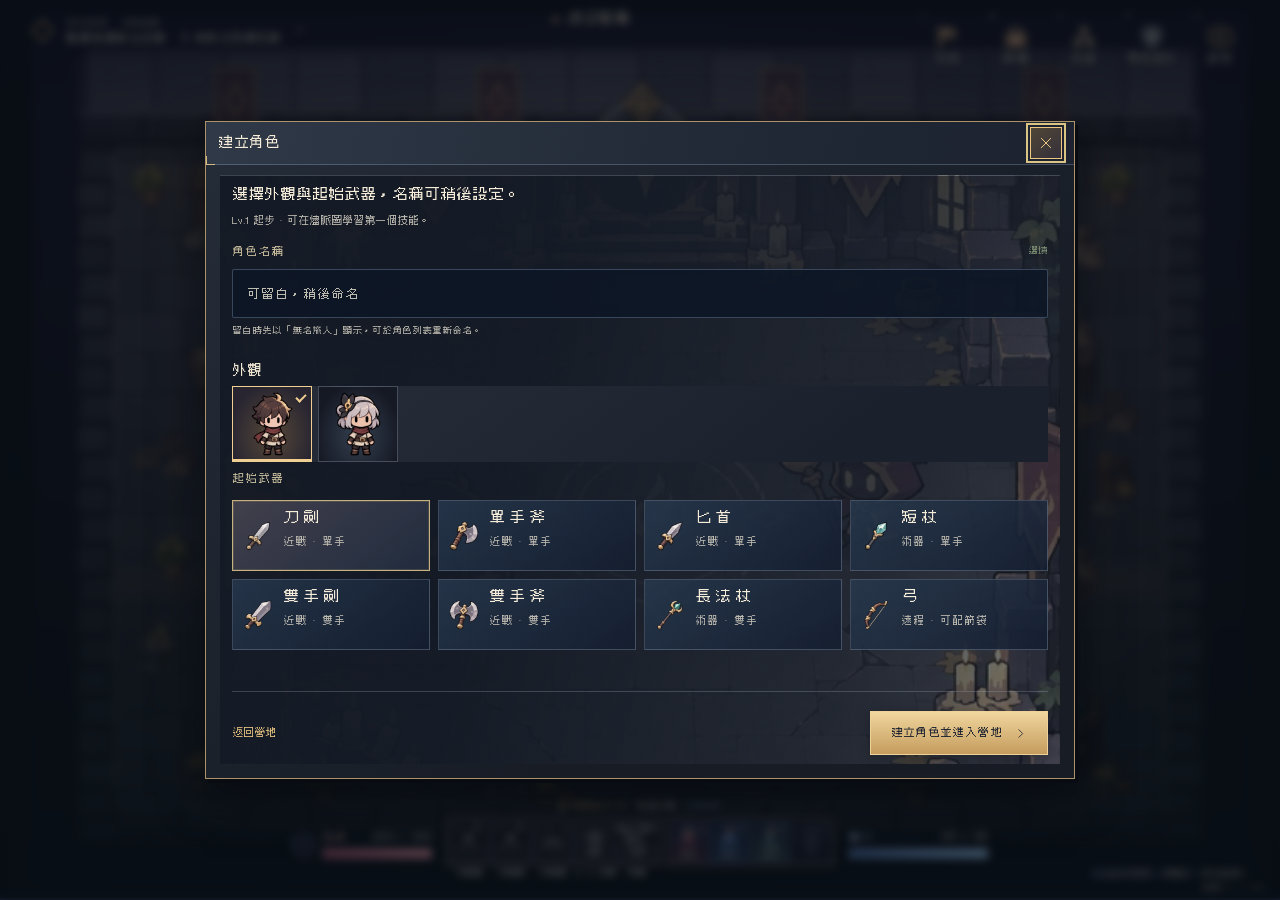
==== commit 2a147a2c: "Publish Emberfall v0.64.35" ====
--- a/play.html
+++ b/play.html
@@ -1,6 +1,6 @@
 <!doctype html>
 <html lang="zh-Hant">
-<head><meta name="emberfall-version" content="0.64.34"><meta name="emberfall-release" content="145"><meta charset="utf-8"><meta name="viewport" content="width=device-width,initial-scale=1,viewport-fit=cover"><meta name="theme-color" content="#141a24"><meta name="description" content="裂界遺火：以燼脈圖與裝備養成的 2D 刷裝動作 RPG。探索三章分岔路線、裂隙與終局守衛。"><title>裂界遺火</title><link rel="icon" href="data:image/svg+xml,%3Csvg xmlns='http://www.w3.org/2000/svg' viewBox='0 0 32 32'%3E%3Cpath d='M16 2 28 19 16 30 4 19Z' fill='%23b69a69'/%3E%3Cpath d='m16 10 5 10-5 5-5-5Z' fill='%23121614'/%3E%3C/svg%3E"><!-- PWA:START --><link rel="manifest" href="manifest.webmanifest"><link rel="apple-touch-icon" href="icons/emberfall-180.png"><!-- PWA:END --><link rel="stylesheet" href="style.css?v=145"><link rel="stylesheet" href="mobile.css?v=145"><link rel="stylesheet" href="ring-tree.css?v=141"><link rel="stylesheet" href="anime-theme.css?v=140"><link rel="stylesheet" href="anime-assets.css?v=108"><link rel="stylesheet" href="compact-skills.css?v=130"><link rel="stylesheet" href="cloud-ui.css?v=108"><link rel="stylesheet" href="verified-ui.css?v=109"><link rel="stylesheet" href="appearance-picker.css?v=109"></head>
+<head><meta name="emberfall-version" content="0.64.35"><meta name="emberfall-release" content="146"><meta charset="utf-8"><meta name="viewport" content="width=device-width,initial-scale=1,viewport-fit=cover"><meta name="theme-color" content="#141a24"><meta name="description" content="裂界遺火：以燼脈圖與裝備養成的 2D 刷裝動作 RPG。探索三章分岔路線、裂隙與終局守衛。"><title>裂界遺火</title><link rel="icon" href="data:image/svg+xml,%3Csvg xmlns='http://www.w3.org/2000/svg' viewBox='0 0 32 32'%3E%3Cpath d='M16 2 28 19 16 30 4 19Z' fill='%23b69a69'/%3E%3Cpath d='m16 10 5 10-5 5-5-5Z' fill='%23121614'/%3E%3C/svg%3E"><!-- PWA:START --><link rel="manifest" href="manifest.webmanifest"><link rel="apple-touch-icon" href="icons/emberfall-180.png"><!-- PWA:END --><link rel="stylesheet" href="style.css?v=145"><link rel="stylesheet" href="mobile.css?v=146"><link rel="stylesheet" href="ring-tree.css?v=141"><link rel="stylesheet" href="anime-theme.css?v=140"><link rel="stylesheet" href="anime-assets.css?v=108"><link rel="stylesheet" href="compact-skills.css?v=130"><link rel="stylesheet" href="cloud-ui.css?v=108"><link rel="stylesheet" href="verified-ui.css?v=109"><link rel="stylesheet" href="appearance-picker.css?v=109"></head>
 <body class="storage-loading"><div id="low-health-warning" aria-hidden="true"></div><div id="storage-loader" role="status">載入角色存檔…</div>
 <dialog class="orientation-guard" id="orientation-guard" role="alertdialog" aria-modal="true" aria-labelledby="orientation-title" aria-describedby="orientation-copy" tabindex="-1" hidden><svg viewBox="0 0 64 64" aria-hidden="true"><rect x="20" y="10" width="24" height="44" rx="4" transform="rotate(90 32 32)"/><path d="M11 24A23 23 0 0 1 48 13m-1-7 2 8-8-1M53 40A23 23 0 0 1 16 51m1 7-2-8 8 1"/><path d="M47 29v6"/></svg><strong id="orientation-title">請將手機轉為橫向</strong><p id="orientation-copy">已暫停遊戲，橫向後繼續。</p></dialog>
 <svg class="svg-defs" aria-hidden="true"><defs><symbol id="i-dagger" viewBox="0 0 24 24"><path d="m16 3 5-1-1 5-8 8-4-4 8-8ZM6 10l8 8M9 14l-6 6m0-4 4 4"/></symbol><symbol id="i-sword" viewBox="0 0 24 24"><path d="m14 4 6-2-2 6-9 9-3-3ZM4 13l7 7M3 21l5-5M2 20l2 2"/></symbol><symbol id="i-earthbreak" viewBox="0 0 24 24"><path d="m2 15 5-4 4 2-3 3 1 3-5-1ZM12 14l4-2 6 3-2 4-5 1-3-3Z" fill="#516279" stroke="#99aabc" stroke-width=".8"/><path d="m2 15 3 1m4-1 2 1-1 2 3 3m-2-5 3 1 3-2 4 1" fill="none" stroke="#efb267" stroke-width="1.2" stroke-linejoin="round" stroke-linecap="round"/><path d="m17 3 4-1-1 4-6 7-2-2Z" fill="#dce8ef" stroke="#7590a4" stroke-width=".65"/><path d="m12 10 3 3m-1-1-3 2" fill="none" stroke="#efd192" stroke-width="1.15" stroke-linecap="round"/></symbol><symbol id="i-bow" viewBox="0 0 24 24"><path d="M5 3c16 1 15 15 16 16L5 3 3 21 21 19M3 21 19 5m-5 0h5v5"/></symbol><symbol id="i-staff" viewBox="0 0 24 24"><path d="m4 21 10-12M12 3l7-1 3 6-7 4-5-4Z"/></symbol><symbol id="i-rune" viewBox="0 0 24 24"><path d="m12 2 8 10-8 10-8-10ZM12 6v12M8 12h8"/></symbol><symbol id="i-map" viewBox="0 0 24 24"><path d="m2 5 7-3 6 3 7-3v17l-7 3-6-3-7 3ZM9 2v17M15 5v17"/></symbol><symbol id="i-bag" viewBox="0 0 24 24"><path d="M7 6V4a5 5 0 0 1 10 0v2M4 7h16l1 14H3ZM8 11v2m8-2v2"/></symbol><symbol id="i-tree" viewBox="0 0 24 24"><path d="M12 7v4M5 11h14M5 11v5M19 11v5M12 11v8"/><circle cx="12" cy="4" r="3"/><circle cx="5" cy="19" r="3"/><circle cx="19" cy="19" r="3"/></symbol><symbol id="i-book" viewBox="0 0 24 24"><path d="M12 5C8 2 3 3 2 4v16c4-2 7-1 10 1 3-2 6-3 10-1V4c-4-2-7-1-10 1v16M5 8h4m6 0h4M5 12h4m6 0h4"/></symbol><symbol id="i-chevron" viewBox="0 0 24 24"><path d="m9 5 7 7-7 7"/></symbol><symbol id="i-flame" viewBox="0 0 24 24"><path d="M13 2c1 6 9 7 7 14a8 8 0 0 1-16-1c0-3 2-5 4-7-1 6 2 6 3 4 2-3-1-5 2-10ZM12 14c-5 4-2 8 1 6 2-1 1-4-1-6Z"/></symbol><symbol id="i-shield" viewBox="0 0 24 24"><path d="m12 2 9 4-1 10-8 6-8-6L3 6ZM12 6v12M8 12h8"/></symbol><symbol id="i-heart" viewBox="0 0 24 24"><path d="M12 21 3 12C-2 5 7-1 12 6c5-7 14-1 9 6Z"/></symbol><symbol id="i-eye" viewBox="0 0 24 24"><path d="M2 12s8-15 20 0c-12 15-20 0-20 0Z"/><circle cx="12" cy="12" r="3"/></symbol><symbol id="i-helm" viewBox="0 0 24 24"><path d="M4 19V9a8 8 0 0 1 16 0v10l-5 3v-9H9v9ZM4 10h16M12 2v8"/></symbol><symbol id="i-armor" viewBox="0 0 24 24"><path d="M7 2 2 7l3 5 2-2-1 12h12l-1-12 2 2 3-5-5-5-5 3Z"/></symbol><symbol id="i-hand" viewBox="0 0 24 24"><path d="m7 22-4-8 2-2 3 3V4a2 2 0 0 1 3 0v8-9a2 2 0 0 1 3 0v9-7a2 2 0 0 1 3 0v8-5a2 2 0 0 1 3 0v9l-4 5Z"/></symbol><symbol id="i-boot" viewBox="0 0 24 24"><path d="M7 2h11l-1 12 5 5v3H3v-5l5-4Z"/></symbol><symbol id="i-whirl" viewBox="0 0 24 24"><path d="M20 7C12-3-1 7 5 16c4 6 15 4 15-3 0-6-9-8-11-3s5 8 6 3M20 2v5h-5"/></symbol><symbol id="i-wind" viewBox="0 0 24 24"><path d="M2 8h14c8 0 4-10 0-5M2 12h16c7 0 4 11-1 7M2 16h8"/></symbol><symbol id="i-lightning" viewBox="0 0 24 24"><path d="m13 2-9 12 7-1-1 9 10-13-7 1Z"/></symbol><symbol id="i-target" viewBox="0 0 24 24"><circle cx="12" cy="12" r="8"/><circle cx="12" cy="12" r="3"/><path d="M12 0v5m0 14v5M0 12h5m14 0h5"/></symbol><symbol id="i-meteor" viewBox="0 0 24 24"><path d="m9 4 10-2-2 10M6 8l7-5M15 16l6-7"/><circle cx="8" cy="16" r="6"/></symbol><symbol id="i-snow" viewBox="0 0 24 24"><path d="M12 1v22M2 6l20 12M2 18 22 6M8 3l4 4 4-4M8 21l4-4 4 4M2 10l5-1-1-5M22 14l-5 1 1 5M2 14l5 1-1 5M22 10l-5-1 1-5"/></symbol><symbol id="i-potion" viewBox="0 0 24 24"><path d="M8 2h8v4l-1 2 5 7v5l-3 2H7l-3-2v-5l5-7-1-2ZM5 15h14M10 18h4m-2-2v4"/></symbol><symbol id="i-pause" viewBox="0 0 24 24"><path d="M8 4v16M16 4v16"/></symbol><symbol id="i-play" viewBox="0 0 24 24"><path d="m7 3 14 9-14 9Z"/></symbol><symbol id="i-close" viewBox="0 0 24 24"><path d="m5 5 14 14M5 19 19 5"/></symbol><symbol id="i-coin" viewBox="0 0 24 24"><circle cx="12" cy="12" r="9"/><path d="m12 6 4 6-4 6-4-6Z"/></symbol><symbol id="i-check" viewBox="0 0 24 24"><path d="m4 12 5 5L20 6"/></symbol><symbol id="i-lock" viewBox="0 0 24 24"><path d="M7 10V6a5 5 0 0 1 10 0v4M4 10h16v12H4ZM12 14v4"/></symbol><symbol id="i-chest" viewBox="0 0 24 24"><path d="M3 9V5h18v4M2 9h20v12H2ZM3 13h18M10 10h4v6h-4ZM7 4v5m10-5v5"/></symbol><symbol id="i-flag" viewBox="0 0 24 24"><path d="M5 22V2m0 1c5-4 8 4 15 0v11c-7 4-10-4-15 0"/></symbol><symbol id="i-ring" viewBox="0 0 24 24"><circle cx="12" cy="15" r="7"/><path d="m7 5 5-4 5 4-5 6ZM7 5h10"/></symbol><symbol id="i-salvage" viewBox="0 0 24 24"><path d="m14 2 8 8-4 4-8-8 4-4ZM12 8 2 18l4 4L16 12M17 19l2 3m2-6 2 1M3 4l2 2"/></symbol><symbol id="i-unlock" viewBox="0 0 24 24"><path d="M8 10V6a4 4 0 0 1 8 0M5 10h14v12H5ZM12 14v4"/></symbol></defs></svg>
@@ -56,7 +56,7 @@
  <nav class="bottom-nav" aria-label="遊戲選單"><button data-panel="achievements" aria-keyshortcuts="L" title="成就（L）"><kbd class="nav-shortcut" aria-hidden="true">L</kbd><svg aria-hidden="true"><use href="#i-flag"/></svg><span class="nav-label">成就</span><span id="achievement-badge"></span></button><button data-panel="inventory" aria-keyshortcuts="B" title="背包（B）"><kbd class="nav-shortcut" aria-hidden="true">B</kbd><svg aria-hidden="true"><use href="#i-bag"/></svg><span class="nav-label">裝備</span><span id="bag-badge"></span></button><button data-panel="talents" aria-keyshortcuts="K" title="技能（K）"><kbd class="nav-shortcut" aria-hidden="true">K</kbd><svg aria-hidden="true"><use href="#i-tree"/></svg><span class="nav-label">技能</span><span class="point-dot"></span></button><button data-panel="stats" aria-keyshortcuts="P" title="角色統計（P）"><kbd class="nav-shortcut" aria-hidden="true">P</kbd><svg aria-hidden="true"><use href="#i-shield"/></svg><span class="nav-label">角色統計</span></button><button id="settings" aria-keyshortcuts="O" title="設定（O）" aria-label="遊戲設定" aria-haspopup="dialog"><svg viewBox="0 0 24 24" aria-hidden="true"><path d="m10 2-1 3-3 1-3-1-2 4 2 3-1 3 2 4 3-1 3 1 1 3h4l1-3 3-1 3 1 2-4-2-3 1-3-2-4-3 1-3-1-1-3Z"/><circle cx="12" cy="12" r="3"/></svg><span class="nav-label">設定</span><kbd class="nav-shortcut" aria-hidden="true">O</kbd></button></nav>
  <div class="game-save-state" id="save-status">進度已儲存</div>
 </div>
-<dialog id="panel-dialog" aria-labelledby="dialog-title"><div class="dialog-header"><div class="dialog-heading-accessible"><div class="eyebrow" id="dialog-eyebrow"></div><h2 id="dialog-title"></h2></div><nav id="panel-tabs" aria-label="面板切換"></nav><button id="dialog-close" class="close-btn modal-close" aria-label="關閉面板" title="關閉面板"><svg><use href="#i-close"/></svg></button></div><section id="settings-tools" class="settings-tools game-top-tools" aria-label="一般設定" hidden><button id="pause" aria-label="暫停遊戲"><svg><use href="#i-pause"/></svg><small>暫停</small></button><button id="fullscreen" aria-label="全螢幕遊戲"><span aria-hidden="true">⛶</span><small>全螢幕</small></button></section><div id="dialog-body"></div></dialog><dialog id="skill-catalog-dialog" aria-labelledby="skill-catalog-title"></dialog><div id="game-notices"><div id="loot-notices" role="log" aria-label="拾取物品"></div><div id="level-notice" role="status"></div><div id="action-notices" role="log" aria-label="遊戲提示"></div></div><div id="toasts" aria-live="polite"></div><input id="import-file" type="file" accept="application/json,application/gzip,.json,.gz" hidden><script type="module" src="app.js?v=145"></script>
+<dialog id="panel-dialog" aria-labelledby="dialog-title"><div class="dialog-header"><div class="dialog-heading-accessible"><div class="eyebrow" id="dialog-eyebrow"></div><h2 id="dialog-title"></h2></div><nav id="panel-tabs" aria-label="面板切換"></nav><button id="dialog-close" class="close-btn modal-close" aria-label="關閉面板" title="關閉面板"><svg><use href="#i-close"/></svg></button></div><section id="settings-tools" class="settings-tools game-top-tools" aria-label="一般設定" hidden><button id="pause" aria-label="暫停遊戲"><svg><use href="#i-pause"/></svg><small>暫停</small></button><button id="fullscreen" aria-label="全螢幕遊戲"><span aria-hidden="true">⛶</span><small>全螢幕</small></button></section><div id="dialog-body"></div></dialog><dialog id="skill-catalog-dialog" aria-labelledby="skill-catalog-title"></dialog><div id="game-notices"><div id="loot-notices" role="log" aria-label="拾取物品"></div><div id="level-notice" role="status"></div><div id="action-notices" role="log" aria-label="遊戲提示"></div></div><div id="toasts" aria-live="polite"></div><input id="import-file" type="file" accept="application/json,application/gzip,.json,.gz" hidden><script type="module" src="app.js?v=146"></script>
 
-<!-- PWA:START --><script type="module" src="pwa.js?v=108"></script><script type="module" src="updates.js?v=145"></script><!-- PWA:END -->
+<!-- PWA:START --><script type="module" src="pwa.js?v=108"></script><script type="module" src="updates.js?v=146"></script><!-- PWA:END -->
 </body></html>
--- a/mobile.css
+++ b/mobile.css
@@ -26,7 +26,8 @@
 .orientation-guard p{font-size:13px;color:#a9b69b}
 body.mobile-portrait-blocked #panel-dialog{visibility:hidden;pointer-events:none}
 body.mobile-portrait-blocked .orientation-guard{visibility:visible}
-body.mobile-phone{--phone-left:max(12px,env(safe-area-inset-left));--phone-right:max(12px,env(safe-area-inset-right));--phone-top:max(8px,env(safe-area-inset-top));--phone-bottom:max(12px,env(safe-area-inset-bottom));--hud-menu-height:53px;--modal-close-size:44px;overscroll-behavior:none}
+body.mobile-phone{--phone-left:max(12px,env(safe-area-inset-left));--phone-right:max(12px,env(safe-area-inset-right));--phone-top:max(8px,env(safe-area-inset-top));--phone-bottom:max(12px,env(safe-area-inset-bottom));--hud-menu-height:53px;--modal-close-size:44px;overscroll-behavior:none;touch-action:manipulation}
+body.mobile-phone #panel-dialog{touch-action:manipulation}
 @media(orientation:landscape){
  body.mobile-phone :is(.game-shell,.game-main,.arena){height:100dvh}
  body.mobile-phone .game-topbar{top:var(--phone-top);left:calc(var(--phone-left) + 188px);right:calc(var(--phone-right) + 242px);width:auto;height:30px;padding:0;background:none;border:0;justify-content:center;pointer-events:none}
@@ -47,7 +48,8 @@
  body.mobile-phone .resource-heading b{font-size:10px}
  body.mobile-phone .resource-track{height:5px}
  body.mobile-phone .skill-bar{position:absolute;right:var(--phone-right);bottom:var(--phone-bottom);width:204px;height:142px;display:block;padding:0;pointer-events:none}
- body.mobile-phone .skill-bar .skill-button{position:absolute;width:62px;height:62px;min-width:44px;min-height:44px;border-radius:50%;background:radial-gradient(#3c512fe8,#142417e0);border-color:#ad9d6f9c;box-shadow:inset 0 0 0 3px #101b14bb;pointer-events:auto;touch-action:manipulation}
+ body.mobile-phone .skill-bar .skill-button{position:absolute;width:62px;height:62px;min-width:44px;min-height:44px;border-radius:50%;background:radial-gradient(#3c512fe8,#142417e0);border-color:#ad9d6f9c;box-shadow:inset 0 0 0 3px #101b14bb;pointer-events:auto;touch-action:none}
+ body.mobile-phone :is(.skill-bar .skill-button,.flask-belt .flask-slot,#touch-attack)>*{pointer-events:none}
  body.mobile-phone .skill-bar .skill-button svg{width:27px;height:27px;margin-top:-10px}
  body.mobile-phone .skill-bar .skill-button small{position:absolute;top:auto;bottom:7px;left:4px;right:4px;max-width:none;font-size:9px;line-height:1.2;white-space:nowrap;overflow:hidden;text-overflow:ellipsis;color:#e1dfc4}
  body.mobile-phone .skill-bar .skill-button :is(kbd,em){display:none}
@@ -60,7 +62,7 @@
  body.mobile-phone .skill-bar [data-action=summon] svg{width:21px;height:21px;margin-top:-11px}
  body.mobile-phone .skill-bar [data-action=summon] small{bottom:5px;font-size:8px}
  body.mobile-phone .flask-belt{position:absolute;right:var(--phone-right);bottom:calc(var(--phone-bottom) + 154px);display:flex;gap:7px;padding:0;pointer-events:auto}
- body.mobile-phone .flask-belt>button{width:44px;height:44px;min-width:44px;min-height:44px}
+ body.mobile-phone .flask-belt>button{width:44px;height:44px;min-width:44px;min-height:44px;touch-action:none}
  body.mobile-phone .flask-belt>button>svg{width:18px;height:18px;position:static;margin:0}
  body.mobile-phone .flask-belt>button small{font-size:7px;line-height:1.2;margin:0;letter-spacing:0}
  body.mobile-phone .flask-belt>button>b{font-size:7px;line-height:1.1}
@@ -372,6 +374,8 @@
   grid-template-columns:repeat(auto-fill,minmax(36px,1fr));gap:3px;align-content:start;min-height:0
  }
  body.mobile-phone #panel-dialog .inventory-view .backpack-grid .inventory-cell{height:auto;min-height:0;aspect-ratio:1}
+ body.mobile-phone #panel-dialog .inventory-view .backpack-grid [data-inventory-item]{touch-action:pan-y;-webkit-touch-callout:none}
+ body.mobile-phone #panel-dialog .inventory-view :is(.paperdoll,.potion-equipment-slots) [data-inventory-item]{touch-action:none;-webkit-touch-callout:none}
  body.mobile-phone #panel-dialog .inventory-view .gear-inspector-tools{position:static;gap:2px;margin-bottom:3px;padding-bottom:2px}
  body.mobile-phone #panel-dialog .inventory-view :is(.gear-inspector-tools button,.ring-targets button,.potion-equip-targets button){
   min-height:28px;padding:2px 3px;font-size:10px
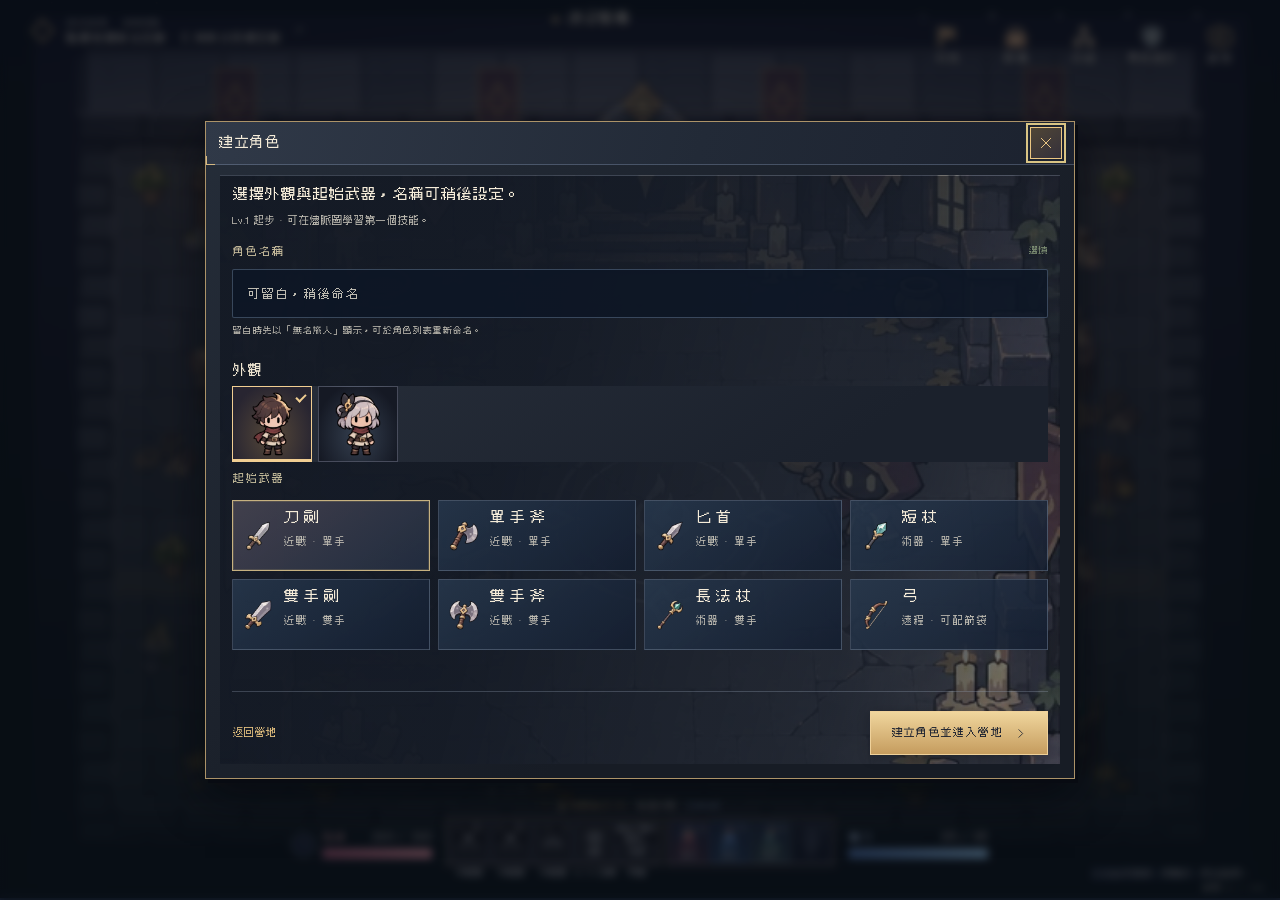
==== commit 1af39f1f: "Publish Emberfall v0.64.36" ====
--- a/play.html
+++ b/play.html
@@ -1,6 +1,6 @@
 <!doctype html>
 <html lang="zh-Hant">
-<head><meta name="emberfall-version" content="0.64.35"><meta name="emberfall-release" content="146"><meta charset="utf-8"><meta name="viewport" content="width=device-width,initial-scale=1,viewport-fit=cover"><meta name="theme-color" content="#141a24"><meta name="description" content="裂界遺火：以燼脈圖與裝備養成的 2D 刷裝動作 RPG。探索三章分岔路線、裂隙與終局守衛。"><title>裂界遺火</title><link rel="icon" href="data:image/svg+xml,%3Csvg xmlns='http://www.w3.org/2000/svg' viewBox='0 0 32 32'%3E%3Cpath d='M16 2 28 19 16 30 4 19Z' fill='%23b69a69'/%3E%3Cpath d='m16 10 5 10-5 5-5-5Z' fill='%23121614'/%3E%3C/svg%3E"><!-- PWA:START --><link rel="manifest" href="manifest.webmanifest"><link rel="apple-touch-icon" href="icons/emberfall-180.png"><!-- PWA:END --><link rel="stylesheet" href="style.css?v=145"><link rel="stylesheet" href="mobile.css?v=146"><link rel="stylesheet" href="ring-tree.css?v=141"><link rel="stylesheet" href="anime-theme.css?v=140"><link rel="stylesheet" href="anime-assets.css?v=108"><link rel="stylesheet" href="compact-skills.css?v=130"><link rel="stylesheet" href="cloud-ui.css?v=108"><link rel="stylesheet" href="verified-ui.css?v=109"><link rel="stylesheet" href="appearance-picker.css?v=109"></head>
+<head><meta name="emberfall-version" content="0.64.36"><meta name="emberfall-release" content="147"><meta charset="utf-8"><meta name="viewport" content="width=device-width,initial-scale=1,viewport-fit=cover"><meta name="theme-color" content="#141a24"><meta name="description" content="裂界遺火：以燼脈圖與裝備養成的 2D 刷裝動作 RPG。探索三章分岔路線、裂隙與終局守衛。"><title>裂界遺火</title><link rel="icon" href="data:image/svg+xml,%3Csvg xmlns='http://www.w3.org/2000/svg' viewBox='0 0 32 32'%3E%3Cpath d='M16 2 28 19 16 30 4 19Z' fill='%23b69a69'/%3E%3Cpath d='m16 10 5 10-5 5-5-5Z' fill='%23121614'/%3E%3C/svg%3E"><!-- PWA:START --><link rel="manifest" href="manifest.webmanifest"><link rel="apple-touch-icon" href="icons/emberfall-180.png"><!-- PWA:END --><link rel="stylesheet" href="style.css?v=147"><link rel="stylesheet" href="mobile.css?v=147"><link rel="stylesheet" href="ring-tree.css?v=141"><link rel="stylesheet" href="anime-theme.css?v=140"><link rel="stylesheet" href="anime-assets.css?v=108"><link rel="stylesheet" href="compact-skills.css?v=130"><link rel="stylesheet" href="cloud-ui.css?v=108"><link rel="stylesheet" href="verified-ui.css?v=109"><link rel="stylesheet" href="appearance-picker.css?v=109"></head>
 <body class="storage-loading"><div id="low-health-warning" aria-hidden="true"></div><div id="storage-loader" role="status">載入角色存檔…</div>
 <dialog class="orientation-guard" id="orientation-guard" role="alertdialog" aria-modal="true" aria-labelledby="orientation-title" aria-describedby="orientation-copy" tabindex="-1" hidden><svg viewBox="0 0 64 64" aria-hidden="true"><rect x="20" y="10" width="24" height="44" rx="4" transform="rotate(90 32 32)"/><path d="M11 24A23 23 0 0 1 48 13m-1-7 2 8-8-1M53 40A23 23 0 0 1 16 51m1 7-2-8 8 1"/><path d="M47 29v6"/></svg><strong id="orientation-title">請將手機轉為橫向</strong><p id="orientation-copy">已暫停遊戲，橫向後繼續。</p></dialog>
 <svg class="svg-defs" aria-hidden="true"><defs><symbol id="i-dagger" viewBox="0 0 24 24"><path d="m16 3 5-1-1 5-8 8-4-4 8-8ZM6 10l8 8M9 14l-6 6m0-4 4 4"/></symbol><symbol id="i-sword" viewBox="0 0 24 24"><path d="m14 4 6-2-2 6-9 9-3-3ZM4 13l7 7M3 21l5-5M2 20l2 2"/></symbol><symbol id="i-earthbreak" viewBox="0 0 24 24"><path d="m2 15 5-4 4 2-3 3 1 3-5-1ZM12 14l4-2 6 3-2 4-5 1-3-3Z" fill="#516279" stroke="#99aabc" stroke-width=".8"/><path d="m2 15 3 1m4-1 2 1-1 2 3 3m-2-5 3 1 3-2 4 1" fill="none" stroke="#efb267" stroke-width="1.2" stroke-linejoin="round" stroke-linecap="round"/><path d="m17 3 4-1-1 4-6 7-2-2Z" fill="#dce8ef" stroke="#7590a4" stroke-width=".65"/><path d="m12 10 3 3m-1-1-3 2" fill="none" stroke="#efd192" stroke-width="1.15" stroke-linecap="round"/></symbol><symbol id="i-bow" viewBox="0 0 24 24"><path d="M5 3c16 1 15 15 16 16L5 3 3 21 21 19M3 21 19 5m-5 0h5v5"/></symbol><symbol id="i-staff" viewBox="0 0 24 24"><path d="m4 21 10-12M12 3l7-1 3 6-7 4-5-4Z"/></symbol><symbol id="i-rune" viewBox="0 0 24 24"><path d="m12 2 8 10-8 10-8-10ZM12 6v12M8 12h8"/></symbol><symbol id="i-map" viewBox="0 0 24 24"><path d="m2 5 7-3 6 3 7-3v17l-7 3-6-3-7 3ZM9 2v17M15 5v17"/></symbol><symbol id="i-bag" viewBox="0 0 24 24"><path d="M7 6V4a5 5 0 0 1 10 0v2M4 7h16l1 14H3ZM8 11v2m8-2v2"/></symbol><symbol id="i-tree" viewBox="0 0 24 24"><path d="M12 7v4M5 11h14M5 11v5M19 11v5M12 11v8"/><circle cx="12" cy="4" r="3"/><circle cx="5" cy="19" r="3"/><circle cx="19" cy="19" r="3"/></symbol><symbol id="i-book" viewBox="0 0 24 24"><path d="M12 5C8 2 3 3 2 4v16c4-2 7-1 10 1 3-2 6-3 10-1V4c-4-2-7-1-10 1v16M5 8h4m6 0h4M5 12h4m6 0h4"/></symbol><symbol id="i-chevron" viewBox="0 0 24 24"><path d="m9 5 7 7-7 7"/></symbol><symbol id="i-flame" viewBox="0 0 24 24"><path d="M13 2c1 6 9 7 7 14a8 8 0 0 1-16-1c0-3 2-5 4-7-1 6 2 6 3 4 2-3-1-5 2-10ZM12 14c-5 4-2 8 1 6 2-1 1-4-1-6Z"/></symbol><symbol id="i-shield" viewBox="0 0 24 24"><path d="m12 2 9 4-1 10-8 6-8-6L3 6ZM12 6v12M8 12h8"/></symbol><symbol id="i-heart" viewBox="0 0 24 24"><path d="M12 21 3 12C-2 5 7-1 12 6c5-7 14-1 9 6Z"/></symbol><symbol id="i-eye" viewBox="0 0 24 24"><path d="M2 12s8-15 20 0c-12 15-20 0-20 0Z"/><circle cx="12" cy="12" r="3"/></symbol><symbol id="i-helm" viewBox="0 0 24 24"><path d="M4 19V9a8 8 0 0 1 16 0v10l-5 3v-9H9v9ZM4 10h16M12 2v8"/></symbol><symbol id="i-armor" viewBox="0 0 24 24"><path d="M7 2 2 7l3 5 2-2-1 12h12l-1-12 2 2 3-5-5-5-5 3Z"/></symbol><symbol id="i-hand" viewBox="0 0 24 24"><path d="m7 22-4-8 2-2 3 3V4a2 2 0 0 1 3 0v8-9a2 2 0 0 1 3 0v9-7a2 2 0 0 1 3 0v8-5a2 2 0 0 1 3 0v9l-4 5Z"/></symbol><symbol id="i-boot" viewBox="0 0 24 24"><path d="M7 2h11l-1 12 5 5v3H3v-5l5-4Z"/></symbol><symbol id="i-whirl" viewBox="0 0 24 24"><path d="M20 7C12-3-1 7 5 16c4 6 15 4 15-3 0-6-9-8-11-3s5 8 6 3M20 2v5h-5"/></symbol><symbol id="i-wind" viewBox="0 0 24 24"><path d="M2 8h14c8 0 4-10 0-5M2 12h16c7 0 4 11-1 7M2 16h8"/></symbol><symbol id="i-lightning" viewBox="0 0 24 24"><path d="m13 2-9 12 7-1-1 9 10-13-7 1Z"/></symbol><symbol id="i-target" viewBox="0 0 24 24"><circle cx="12" cy="12" r="8"/><circle cx="12" cy="12" r="3"/><path d="M12 0v5m0 14v5M0 12h5m14 0h5"/></symbol><symbol id="i-meteor" viewBox="0 0 24 24"><path d="m9 4 10-2-2 10M6 8l7-5M15 16l6-7"/><circle cx="8" cy="16" r="6"/></symbol><symbol id="i-snow" viewBox="0 0 24 24"><path d="M12 1v22M2 6l20 12M2 18 22 6M8 3l4 4 4-4M8 21l4-4 4 4M2 10l5-1-1-5M22 14l-5 1 1 5M2 14l5 1-1 5M22 10l-5-1 1-5"/></symbol><symbol id="i-potion" viewBox="0 0 24 24"><path d="M8 2h8v4l-1 2 5 7v5l-3 2H7l-3-2v-5l5-7-1-2ZM5 15h14M10 18h4m-2-2v4"/></symbol><symbol id="i-pause" viewBox="0 0 24 24"><path d="M8 4v16M16 4v16"/></symbol><symbol id="i-play" viewBox="0 0 24 24"><path d="m7 3 14 9-14 9Z"/></symbol><symbol id="i-close" viewBox="0 0 24 24"><path d="m5 5 14 14M5 19 19 5"/></symbol><symbol id="i-coin" viewBox="0 0 24 24"><circle cx="12" cy="12" r="9"/><path d="m12 6 4 6-4 6-4-6Z"/></symbol><symbol id="i-check" viewBox="0 0 24 24"><path d="m4 12 5 5L20 6"/></symbol><symbol id="i-lock" viewBox="0 0 24 24"><path d="M7 10V6a5 5 0 0 1 10 0v4M4 10h16v12H4ZM12 14v4"/></symbol><symbol id="i-chest" viewBox="0 0 24 24"><path d="M3 9V5h18v4M2 9h20v12H2ZM3 13h18M10 10h4v6h-4ZM7 4v5m10-5v5"/></symbol><symbol id="i-flag" viewBox="0 0 24 24"><path d="M5 22V2m0 1c5-4 8 4 15 0v11c-7 4-10-4-15 0"/></symbol><symbol id="i-ring" viewBox="0 0 24 24"><circle cx="12" cy="15" r="7"/><path d="m7 5 5-4 5 4-5 6ZM7 5h10"/></symbol><symbol id="i-salvage" viewBox="0 0 24 24"><path d="m14 2 8 8-4 4-8-8 4-4ZM12 8 2 18l4 4L16 12M17 19l2 3m2-6 2 1M3 4l2 2"/></symbol><symbol id="i-unlock" viewBox="0 0 24 24"><path d="M8 10V6a4 4 0 0 1 8 0M5 10h14v12H5ZM12 14v4"/></symbol></defs></svg>
@@ -47,7 +47,7 @@
   <div class="touch-joystick" id="joystick" aria-label="移動搖桿"><span id="stick"></span></div><div class="touch-attack"><button id="touch-attack" aria-label="關閉自動戰鬥" aria-pressed="true"><svg><use href="#i-sword"/></svg><small>自動 ON</small></button></div>
   <div class="combat-dock">
    <div class="resource-panel health-resource"><span class="hud-level" id="hud-level" aria-label="角色等級 1">1</span><div class="resource-heading"><span>生命 <small>HP</small></span><b id="hp-text"></b></div><div class="resource-track hp-track"><i id="hp-fill"></i><span></span></div><small>生命歸零時遠征結束</small></div>
-   <div class="combat-actions"><div class="auto-combat-status" id="auto-combat-status" aria-live="polite"><b>自動 ON</b><span>普通攻擊</span><small>免費</small></div><div class="skill-bar"><button data-action="skill0" class="skill-button empty-skill" aria-keyshortcuts="1"><kbd>1 · 左鍵</kbd><svg id="skill0-icon"><use href="#i-tree"/></svg><span class="cooldown"></span><small id="skill0-name">未配置</small><em id="skill0-cost">學習技能</em></button><button data-action="skill1" class="skill-button empty-skill" aria-keyshortcuts="2"><kbd>2 · 右鍵</kbd><svg id="skill1-icon"><use href="#i-tree"/></svg><span class="cooldown"></span><small id="skill1-name">未配置</small><em id="skill1-cost">學習技能</em></button><button data-action="skill2" class="skill-button empty-skill" aria-keyshortcuts="3 Q"><kbd>3 · Q</kbd><svg id="skill2-icon"><use href="#i-tree"/></svg><span class="cooldown"></span><small id="skill2-name">未配置</small><em id="skill2-cost">學習技能</em></button><button data-action="summon" class="skill-button utility" aria-keyshortcuts="C" aria-label="C 重召整支軍隊"><kbd>C</kbd><svg><use href="#i-shield"/></svg><span class="cooldown"></span><small>召喚編隊</small><em>0 MP · 重召</em></button><button data-action="dash" class="skill-button utility" aria-keyshortcuts="Space"><kbd>空白</kbd><svg><use href="#i-wind"/></svg><span class="cooldown"></span><small>閃避</small><em>免費</em></button></div><div class="flask-belt" id="flask-belt"></div></div>
+   <div class="combat-actions"><div class="auto-combat-status" id="auto-combat-status" aria-live="polite"><b>自動 ON</b><span>普通攻擊</span><small>免費</small></div><div class="skill-bar"><button data-action="skill0" class="skill-button empty-skill" aria-keyshortcuts="1"><kbd>1 · 左鍵</kbd><svg id="skill0-icon"><use href="#i-tree"/></svg><span class="cooldown" aria-hidden="true"></span><small id="skill0-name">未配置</small><em id="skill0-cost">學習技能</em></button><button data-action="skill1" class="skill-button empty-skill" aria-keyshortcuts="2"><kbd>2 · 右鍵</kbd><svg id="skill1-icon"><use href="#i-tree"/></svg><span class="cooldown" aria-hidden="true"></span><small id="skill1-name">未配置</small><em id="skill1-cost">學習技能</em></button><button data-action="skill2" class="skill-button empty-skill" aria-keyshortcuts="3 Q"><kbd>3 · Q</kbd><svg id="skill2-icon"><use href="#i-tree"/></svg><span class="cooldown" aria-hidden="true"></span><small id="skill2-name">未配置</small><em id="skill2-cost">學習技能</em></button><button data-action="summon" class="skill-button utility" aria-keyshortcuts="C" aria-label="C 重召整支軍隊"><kbd>C</kbd><svg><use href="#i-shield"/></svg><span class="cooldown" aria-hidden="true"></span><small>召喚編隊</small><em>0 MP · 重召</em></button><button data-action="dash" class="skill-button utility" aria-keyshortcuts="Space"><kbd>空白</kbd><svg><use href="#i-wind"/></svg><span class="cooldown" aria-hidden="true"></span><small>閃避</small><em>免費</em></button></div><div class="flask-belt" id="flask-belt"></div></div>
    <div class="resource-panel mana-resource"><div class="resource-heading"><span>魔力 <small>MP</small></span><b id="mp-text"></b></div><div class="resource-track mp-track"><i id="mp-fill"></i><span></span></div><small id="mana-regen-label">技能消耗魔力 · 普攻免費</small></div>
   </div>
   <div class="experience-strip"><div><i id="xp-fill"></i></div><span id="xp-label">經驗</span></div>
@@ -56,7 +56,7 @@
  <nav class="bottom-nav" aria-label="遊戲選單"><button data-panel="achievements" aria-keyshortcuts="L" title="成就（L）"><kbd class="nav-shortcut" aria-hidden="true">L</kbd><svg aria-hidden="true"><use href="#i-flag"/></svg><span class="nav-label">成就</span><span id="achievement-badge"></span></button><button data-panel="inventory" aria-keyshortcuts="B" title="背包（B）"><kbd class="nav-shortcut" aria-hidden="true">B</kbd><svg aria-hidden="true"><use href="#i-bag"/></svg><span class="nav-label">裝備</span><span id="bag-badge"></span></button><button data-panel="talents" aria-keyshortcuts="K" title="技能（K）"><kbd class="nav-shortcut" aria-hidden="true">K</kbd><svg aria-hidden="true"><use href="#i-tree"/></svg><span class="nav-label">技能</span><span class="point-dot"></span></button><button data-panel="stats" aria-keyshortcuts="P" title="角色統計（P）"><kbd class="nav-shortcut" aria-hidden="true">P</kbd><svg aria-hidden="true"><use href="#i-shield"/></svg><span class="nav-label">角色統計</span></button><button id="settings" aria-keyshortcuts="O" title="設定（O）" aria-label="遊戲設定" aria-haspopup="dialog"><svg viewBox="0 0 24 24" aria-hidden="true"><path d="m10 2-1 3-3 1-3-1-2 4 2 3-1 3 2 4 3-1 3 1 1 3h4l1-3 3-1 3 1 2-4-2-3 1-3-2-4-3 1-3-1-1-3Z"/><circle cx="12" cy="12" r="3"/></svg><span class="nav-label">設定</span><kbd class="nav-shortcut" aria-hidden="true">O</kbd></button></nav>
  <div class="game-save-state" id="save-status">進度已儲存</div>
 </div>
-<dialog id="panel-dialog" aria-labelledby="dialog-title"><div class="dialog-header"><div class="dialog-heading-accessible"><div class="eyebrow" id="dialog-eyebrow"></div><h2 id="dialog-title"></h2></div><nav id="panel-tabs" aria-label="面板切換"></nav><button id="dialog-close" class="close-btn modal-close" aria-label="關閉面板" title="關閉面板"><svg><use href="#i-close"/></svg></button></div><section id="settings-tools" class="settings-tools game-top-tools" aria-label="一般設定" hidden><button id="pause" aria-label="暫停遊戲"><svg><use href="#i-pause"/></svg><small>暫停</small></button><button id="fullscreen" aria-label="全螢幕遊戲"><span aria-hidden="true">⛶</span><small>全螢幕</small></button></section><div id="dialog-body"></div></dialog><dialog id="skill-catalog-dialog" aria-labelledby="skill-catalog-title"></dialog><div id="game-notices"><div id="loot-notices" role="log" aria-label="拾取物品"></div><div id="level-notice" role="status"></div><div id="action-notices" role="log" aria-label="遊戲提示"></div></div><div id="toasts" aria-live="polite"></div><input id="import-file" type="file" accept="application/json,application/gzip,.json,.gz" hidden><script type="module" src="app.js?v=146"></script>
+<dialog id="panel-dialog" aria-labelledby="dialog-title"><div class="dialog-header"><div class="dialog-heading-accessible"><div class="eyebrow" id="dialog-eyebrow"></div><h2 id="dialog-title"></h2></div><nav id="panel-tabs" aria-label="面板切換"></nav><button id="dialog-close" class="close-btn modal-close" aria-label="關閉面板" title="關閉面板"><svg><use href="#i-close"/></svg></button></div><section id="settings-tools" class="settings-tools game-top-tools" aria-label="一般設定" hidden><button id="pause" aria-label="暫停遊戲"><svg><use href="#i-pause"/></svg><small>暫停</small></button><button id="fullscreen" aria-label="全螢幕遊戲"><span aria-hidden="true">⛶</span><small>全螢幕</small></button></section><div id="dialog-body"></div></dialog><dialog id="skill-catalog-dialog" aria-labelledby="skill-catalog-title"></dialog><div id="game-notices"><div id="loot-notices" role="log" aria-label="拾取物品"></div><div id="level-notice" role="status"></div><div id="action-notices" role="log" aria-label="遊戲提示"></div></div><div id="toasts" aria-live="polite"></div><input id="import-file" type="file" accept="application/json,application/gzip,.json,.gz" hidden><script type="module" src="app.js?v=147"></script>
 
-<!-- PWA:START --><script type="module" src="pwa.js?v=108"></script><script type="module" src="updates.js?v=146"></script><!-- PWA:END -->
+<!-- PWA:START --><script type="module" src="pwa.js?v=108"></script><script type="module" src="updates.js?v=147"></script><!-- PWA:END -->
 </body></html>
--- a/style.css
+++ b/style.css
@@ -1,5 +1,5 @@
 *{-webkit-user-select:none;user-select:none;-webkit-touch-callout:none}input,textarea,[contenteditable]:not([contenteditable="false"]),[contenteditable]:not([contenteditable="false"]) *{-webkit-user-select:text;user-select:text}img:not([draggable="true"]),a:not([draggable="true"]){-webkit-user-drag:none}
-:root{color-scheme:dark;--bg:#0b110e;--panel:#172019;--line:#3c4935;--muted:#929d86;--text:#d9dccb;--gold:#c9af7a;--gold-dim:#a28f62;--green:#a2b792;--serif:Georgia,'Noto Serif TC','PMingLiU',serif}*{box-sizing:border-box}html,body{margin:0;width:100%;height:100%;overflow:hidden}body{background:#0b110e;color:var(--text);font:13px/1.6 var(--game-font)}button,a,input,select{font:inherit}button{color:inherit;background:none;border:0;cursor:pointer;touch-action:manipulation;-webkit-tap-highlight-color:transparent}button:disabled{cursor:not-allowed;opacity:.4}button:focus-visible,a:focus-visible,select:focus-visible{outline:2px solid var(--gold);outline-offset:3px}a{color:inherit;text-decoration:none}svg{width:20px;height:20px;fill:none;stroke:currentColor;stroke-width:1.5;stroke-linecap:round;stroke-linejoin:round;flex-shrink:0}.svg-defs{position:absolute;width:0;height:0;overflow:hidden}h1,h2,h3,p{margin:0}.hidden{display:none!important}.eyebrow{font-size:9px;letter-spacing:2px;color:var(--gold-dim)}.gold-btn{min-height:44px;padding:11px 20px;display:inline-flex;align-items:center;justify-content:center;gap:12px;background:linear-gradient(135deg,#b69b63,#ddc38d);border:1px solid #cbb27b;color:#20261b;font-size:12px;font-weight:600;letter-spacing:1px}.gold-btn:hover{filter:brightness(1.12)}.gold-btn svg{height:17px;width:17px}.gold-btn svg:last-child{width:13px}.outline-btn{display:inline-flex;align-items:center;justify-content:center;gap:10px;min-height:38px;padding:8px 13px;border:1px solid #6c7650;color:#d3c49e;font-size:11px}.outline-btn:hover{background:#3c4d2a55}.text-btn{display:inline-flex;gap:6px;align-items:center;padding:0;color:#c0b385;font-size:11px}.text-btn:hover{color:#f1dcad}.text-btn svg{width:12px;height:12px}.subtle-btn{padding:8px;font-size:11px;color:#b4b49a;letter-spacing:.5px}.subtle-btn:hover{color:#eee1bd}.point-dot{width:4px;height:4px;border-radius:50%;background:#d4b675;position:absolute;right:18px;top:2px}.game-shell,.game-main,.arena{position:relative;width:100%;height:100dvh}.game-shell{isolation:isolate}.game-main{position:absolute;inset:0;padding:0;max-width:none;margin:0}.arena{overflow:hidden;touch-action:none;background:#0d1511}.arena canvas{width:100%;height:100%;display:block;touch-action:none}.arena-grain{position:absolute;inset:0;pointer-events:none;background:repeating-linear-gradient(0deg,#00000003 0,#00000003 1px,transparent 1px,transparent 3px);z-index:1}.arena:after{content:'';position:absolute;bottom:0;left:0;right:0;height:260px;pointer-events:none;background:linear-gradient(transparent,#09120cc4 55%,#09120cf5);z-index:2}.game-topbar{position:absolute;left:0;top:0;right:0;height:61px;display:flex;align-items:center;justify-content:space-between;gap:20px;padding:0 28px;z-index:10;border-bottom:1px solid #68744b55;background:linear-gradient(#0b140ff5,#0b140fbb);box-shadow:0 2px 20px #0002}.brand{display:flex;align-items:center;gap:10px;color:#d9bf87;min-width:145px}.brand>svg{width:26px;height:32px;stroke-width:1}.brand>span{font:23px/1.2 var(--serif);letter-spacing:5px}.brand small{display:block;font:6px/2.2 var(--game-font);letter-spacing:3px}.chapter-label{display:flex;gap:12px;align-items:center;font-size:11px;color:#96a186;letter-spacing:1px}.chapter-label b{font:17px var(--serif);color:#d4c6a4;letter-spacing:2px;font-weight:400}.chapter-label>span:first-child{font-size:8px;border:1px solid #6c7350;padding:2px 6px;color:#b5b08c}.chapter-label i{font-style:normal;color:#67765a}.game-top-tools{display:flex;gap:15px;align-items:center;color:#bdc0a7}.game-top-tools>button:not(.difficulty-chip){display:flex;align-items:center;justify-content:center;width:28px;height:32px;color:#b4bd9d}.game-top-tools svg{width:16px;height:16px}.game-top-tools #fullscreen{font-size:23px}.difficulty-chip{font-size:10px;letter-spacing:1px;display:flex;align-items:center;gap:10px;border:1px solid #9c8b5855;background:#4c4e2522;padding:5px 10px;color:#d2bd89}.difficulty-chip svg{height:10px;width:10px;transform:rotate(90deg)}.quest-tracker{position:absolute;left:27px;top:85px;z-index:3;max-width:400px}.quest-tracker>button:first-child{display:flex;align-items:center;gap:10px;padding:0;text-align:left;text-shadow:0 2px 6px #000}.quest-diamond{font-size:25px;color:#d5bd83}.quest-tracker small{display:block;font-size:8px;letter-spacing:1.5px;color:#b4b89c}.quest-tracker small>span{margin-left:10px;color:#8f9c82;letter-spacing:0}.quest-tracker b{display:block;font-size:11px;font-weight:400;letter-spacing:.5px;color:#d2d0b8;max-width:340px}.quest-tracker>button:first-child>span:last-child{color:#a6ad8b;margin-left:3px;font-size:11px}.mini-map{position:absolute;top:86px;right:28px;display:flex;gap:6px;padding:12px;background:#0e1a12b5;border:1px solid #a4a46a44;z-index:3}.mini-map span{height:12px;width:16px;border:1px solid #748466;transform:skewY(-15deg);background:#283d2a}.mini-map span.active{border-color:#e2ca8e;background:#a19261}.mini-map span.done{background:#758d60}@keyframes banner{0%,100%{opacity:0}15%,80%{opacity:1}}.boss-bar{position:absolute;top:175px;left:30%;right:30%;z-index:4}.boss-bar small{display:block;text-align:center;font-size:11px;color:#e0b59c;margin-bottom:6px;letter-spacing:1px}.boss-bar small span{display:block;font-size:8px;color:#ae9176;margin-top:2px}.boss-bar>div{height:10px;border:1px solid #a68158;padding:2px;background:#291e1a}.boss-bar i{display:block;height:100%;background:linear-gradient(90deg,#873e32,#ce7654);transition:width .15s}.camp-overlay{position:absolute;inset:0;z-index:4;display:flex;flex-direction:column;align-items:center;justify-content:center;padding:65px 16px 190px;text-align:center;background:linear-gradient(#09130b11,#0b150d33 35%,#08130d99 80%)}.camp-badge{width:54px;height:54px;display:grid;place-items:center;border:1px solid #d0b37d66;transform:rotate(45deg);background:#25312188;box-shadow:0 0 50px #d2bc6422;margin-bottom:26px}.camp-badge svg{transform:rotate(-45deg);width:32px;height:32px;color:#d0ba85;stroke-width:1}.camp-overlay>.eyebrow{font-size:8px;letter-spacing:3px;color:#b9a771}.camp-overlay h2{font:32px var(--serif);font-weight:400;letter-spacing:4px;color:#efe1bc;margin:16px 0}.camp-overlay p{font-size:12px;line-height:2;letter-spacing:1px;color:#bdc3aa;margin-bottom:28px}.camp-overlay>.gold-btn{min-width:220px}.camp-overlay>.subtle-btn{margin-top:11px}.camp-loadout-hint{font-size:9px;color:#788c6e;margin-top:11px;letter-spacing:.6px}.next-room{position:absolute;top:31%;left:0;right:0;z-index:5;display:flex;align-items:center;flex-direction:column;gap:12px}.next-room>span{font-size:11px;color:#c5cbb0;text-shadow:0 2px 8px #000}.result-overlay,.pause-overlay{position:absolute;inset:0;z-index:9;background:#07110cea;backdrop-filter:blur(4px);display:flex;align-items:center;justify-content:center;flex-direction:column;text-align:center;padding:20px 20px 130px}.result-overlay>svg,.pause-overlay>svg{color:var(--gold);width:52px;height:52px;margin-bottom:17px}.result-overlay h2,.pause-overlay h2{font:29px var(--serif);letter-spacing:4px;color:#e8d9b0;margin:11px 0}.result-overlay p,.pause-overlay p{font-size:12px;color:#a6b099;line-height:2;max-width:430px}.pause-overlay .gold-btn{margin-top:24px;min-width:175px}.result-overlay .subtle-btn,.pause-overlay .subtle-btn{margin-top:10px}.result-stats{display:flex;gap:34px;margin:25px 0}.result-stats b{display:block;font:26px var(--serif);color:#d1bb85}.result-stats small{font-size:10px;color:#a5b294}.result-reward{color:#d6ab91!important;margin-bottom:22px!important}.combat-dock{position:absolute;bottom:91px;left:50%;transform:translateX(-50%);width:min(880px,calc(100% - 70px));display:grid;grid-template-columns:1fr 320px 1fr;align-items:center;gap:26px;z-index:6;pointer-events:none}.resource-panel{min-width:0;padding:13px 13px 8px;border:1px solid #68694a66;background:linear-gradient(#152319dd,#0a150fdd);box-shadow:0 2px 20px #0004}.resource-heading{display:flex;justify-content:space-between;align-items:center;gap:8px;margin-bottom:7px;font-size:13px;letter-spacing:1px}.resource-heading small{font:9px var(--game-font);opacity:.65;margin-left:5px}.resource-heading b{font:13px var(--game-font);letter-spacing:.5px;color:#f0e7d2;white-space:nowrap}.health-resource .resource-heading>span{color:#f39888}.mana-resource .resource-heading>span{color:#89bff0}.resource-track{height:20px;position:relative;background:#080e0a;border:1px solid #aa8b6977;padding:2px;overflow:hidden}.resource-track i{display:block;height:100%;width:100%;transition:width .15s;box-shadow:inset 0 1px 1px #fff3}.resource-track>span{position:absolute;inset:2px;background:linear-gradient(#ffffff18,transparent 45%,#0002);pointer-events:none}.hp-track i{background:linear-gradient(90deg,#8e241e,#df5149 85%,#ed8b71)}.mp-track{border-color:#729bb177}.mp-track i{background:linear-gradient(90deg,#1c4e94,#428ed5 85%,#85b8e9)}.resource-panel>small{display:block;margin-top:5px;font-size:8px;color:#8a9b80;letter-spacing:.3px}.combat-actions{display:flex;flex-direction:column;gap:13px;align-items:center}.skill-bar{display:flex;align-items:center;gap:9px;pointer-events:auto}.skill-button{position:relative;width:54px;height:52px;border:1px solid #a89b6355;background:linear-gradient(135deg,#34482a,#132116);box-shadow:inset 0 0 0 3px #0c160e99;display:grid;place-items:center;color:#d2c693}.skill-button svg{width:27px;height:27px;stroke-width:1.3}.skill-button:hover{border-color:#ddc98b}.skill-button kbd{position:absolute;top:0;right:2px;background:#101b12;color:#c5c6a5;font:8px var(--game-font);padding:1px 3px}.skill-button small{position:absolute;top:55px;white-space:nowrap;font-size:8px;color:#bbc3a2}.skill-button em{position:absolute;bottom:1px;font-style:normal;font-size:7px;letter-spacing:.5px;color:#85b3d1}.skill-button.utility{width:46px;height:46px;color:#b7bda0;background:#182a1bc9}.skill-button.utility small{top:50px}.skill-button.utility kbd{font-size:6px}.skill-button.unavailable{opacity:.55}.cooldown{position:absolute;inset:0;display:none;place-items:center;background:#07130cdd;color:#e3d6b6;font:19px var(--game-font)}.cooldown.active{display:grid}.flask-belt{display:flex;gap:7px;padding-top:8px;pointer-events:auto}.flask-slot{width:47px;height:60px;position:relative;display:flex;align-items:center;justify-content:center;flex-direction:column;gap:0;border:1px solid color-mix(in srgb,var(--flask-color) 50%,transparent);background:#111f16;isolation:isolate;overflow:hidden;color:var(--flask-color);box-shadow:inset 0 0 0 3px #09150e88}.flask-slot>svg{width:22px;height:24px;stroke-width:1.1;margin-top:0}.flask-slot kbd{position:absolute;top:1px;right:3px;font:8px var(--game-font);color:#d5d5b9}.flask-liquid{position:absolute;bottom:0;left:0;right:0;height:var(--charge);background:linear-gradient(transparent,color-mix(in srgb,var(--flask-color) 20%,transparent));z-index:-1;transition:height .2s}.flask-slot small{font-size:8px;line-height:1.3;letter-spacing:1px}.flask-slot>b{font:8px var(--game-font);color:#c3cdb5;line-height:1.5}.flask-slot em{font-style:normal;font-size:6px;color:#6d8566}.flask-slot.flask-active{border-color:var(--flask-color);box-shadow:0 0 12px color-mix(in srgb,var(--flask-color) 18%,transparent),inset 0 0 10px color-mix(in srgb,var(--flask-color) 10%,transparent)}.flask-slot.flask-empty{opacity:.45}.buff-rack{position:absolute;bottom:271px;left:50%;transform:translateX(-50%);display:flex;gap:7px;z-index:6;pointer-events:none;flex-wrap:wrap;justify-content:center;max-width:600px}.buff-rack>span{display:flex;align-items:center;gap:6px;padding:5px 8px;font-size:9px;border:1px solid color-mix(in srgb,var(--buff-color) 40%,transparent);background:#0d1c12c9;color:var(--buff-color)}.buff-rack svg{width:13px;height:13px}.buff-rack b{font:10px var(--game-font);color:#e0ddc0}.experience-strip{position:absolute;left:0;right:0;bottom:65px;z-index:8}.experience-strip>div{height:4px;background:#313a21;border-top:1px solid #83754477}.experience-strip i{display:block;height:100%;background:linear-gradient(90deg,#7b6a33,#c6ac60);width:0}.experience-strip>span{position:absolute;right:15px;bottom:7px;font-size:8px;color:#9e9a70;letter-spacing:1px;text-shadow:0 1px 4px #000}.game-feed{position:absolute;left:26px;bottom:111px;max-width:235px;z-index:4;pointer-events:none;font-size:9px;color:#7e9274;line-height:1.8}.game-feed small{display:none}.bottom-nav{position:absolute;left:0;right:0;bottom:0;height:65px;display:flex;align-items:stretch;justify-content:center;gap:23px;padding:9px 15px 8px;border-top:1px solid #676c4777;background:linear-gradient(#1d2b1ad9,#0f1d14fa);z-index:10;box-shadow:0 -5px 25px #08120b66}.bottom-nav button{position:relative;min-width:65px;padding:0 8px;display:flex;flex-direction:column;justify-content:center;align-items:center;gap:4px;font-size:10px;letter-spacing:1px;color:#9fae8d}.bottom-nav button svg{height:20px;width:20px;stroke-width:1.3}.bottom-nav button:hover,.bottom-nav button.active{color:#e0c48a}.bottom-nav button.active:after{content:'';position:absolute;bottom:-8px;left:25%;right:25%;height:2px;background:#c9ad70}#bag-badge{position:absolute;top:-2px;right:9px;font-size:8px;color:#d8bd80}.game-save-state{position:absolute;right:20px;bottom:23px;z-index:11;font-size:8px;letter-spacing:1px;color:#6b8361;max-width:180px;pointer-events:none}.game-save-state i{display:none}.touch-joystick,.touch-attack{display:none}.panel-intro{font-size:12px;color:#a1ae92;line-height:1.9;margin-bottom:20px}.game-feed{text-overflow:ellipsis;overflow:hidden}.difficulty-option>small{display:flex;align-items:center;gap:6px;font-size:9px;color:#b5b18e;margin-bottom:13px}.difficulty-option>small svg{height:12px;width:12px}.difficulty-option.locked{border-color:#3f4c33;background:#142015}.difficulty-option.locked>b{color:#8e8e70}.difficulty-option p{font-size:10px;color:#b39a73;line-height:1.8;margin-top:12px}.difficulty-notice{margin-top:20px}.hero-stat-sheet{padding:18px;border:1px solid #596843;background:linear-gradient(120deg,#27351f66,#102215);margin-bottom:24px}.stat-sheet-heading{display:flex;justify-content:space-between;align-items:center;margin-bottom:18px}.stat-sheet-heading small{font-size:9px;color:#9eab83;letter-spacing:1px}.stat-sheet-heading h3{font:23px var(--serif);color:#e0cfaa;letter-spacing:2px;margin-top:5px}.stat-sheet-heading>span{font-size:9px;color:#819772}.stat-sheet-grid{display:grid;grid-template-columns:repeat(3,1fr);gap:12px 20px}.stat-sheet-grid>div{display:flex;align-items:center;gap:8px;min-width:0;font-size:10px;color:#98ab87}.stat-sheet-grid svg{height:14px;width:14px;color:#b6ae7a}.stat-sheet-grid b{margin-left:auto;font:13px var(--game-font);color:#d7d6b5;white-space:nowrap}.stat-sheet-note{font-size:9px;color:#708c65;line-height:1.8;margin-top:18px;border-top:1px solid #465f3355;padding-top:12px}.stash-layout{display:grid;grid-template-columns:1fr 1fr;gap:22px}.stash-section-heading{display:flex;align-items:center;justify-content:space-between;padding:0 0 12px;border-bottom:1px solid #55684466;margin-bottom:14px}.stash-section-heading h3{font:17px var(--serif);display:flex;align-items:center;gap:8px;color:#c6c8a6}.stash-section-heading h3 svg{width:18px;height:18px;color:#baa774}.stash-section-heading>span{font-size:10px;color:#a7b693}
+:root{color-scheme:dark;--bg:#0b110e;--panel:#172019;--line:#3c4935;--muted:#929d86;--text:#d9dccb;--gold:#c9af7a;--gold-dim:#a28f62;--green:#a2b792;--serif:Georgia,'Noto Serif TC','PMingLiU',serif}*{box-sizing:border-box}html,body{margin:0;width:100%;height:100%;overflow:hidden}body{background:#0b110e;color:var(--text);font:13px/1.6 var(--game-font)}button,a,input,select{font:inherit}button{color:inherit;background:none;border:0;cursor:pointer;touch-action:manipulation;-webkit-tap-highlight-color:transparent}button:disabled{cursor:not-allowed;opacity:.4}button:focus-visible,a:focus-visible,select:focus-visible{outline:2px solid var(--gold);outline-offset:3px}a{color:inherit;text-decoration:none}svg{width:20px;height:20px;fill:none;stroke:currentColor;stroke-width:1.5;stroke-linecap:round;stroke-linejoin:round;flex-shrink:0}.svg-defs{position:absolute;width:0;height:0;overflow:hidden}h1,h2,h3,p{margin:0}.hidden{display:none!important}.eyebrow{font-size:9px;letter-spacing:2px;color:var(--gold-dim)}.gold-btn{min-height:44px;padding:11px 20px;display:inline-flex;align-items:center;justify-content:center;gap:12px;background:linear-gradient(135deg,#b69b63,#ddc38d);border:1px solid #cbb27b;color:#20261b;font-size:12px;font-weight:600;letter-spacing:1px}.gold-btn:hover{filter:brightness(1.12)}.gold-btn svg{height:17px;width:17px}.gold-btn svg:last-child{width:13px}.outline-btn{display:inline-flex;align-items:center;justify-content:center;gap:10px;min-height:38px;padding:8px 13px;border:1px solid #6c7650;color:#d3c49e;font-size:11px}.outline-btn:hover{background:#3c4d2a55}.text-btn{display:inline-flex;gap:6px;align-items:center;padding:0;color:#c0b385;font-size:11px}.text-btn:hover{color:#f1dcad}.text-btn svg{width:12px;height:12px}.subtle-btn{padding:8px;font-size:11px;color:#b4b49a;letter-spacing:.5px}.subtle-btn:hover{color:#eee1bd}.point-dot{width:4px;height:4px;border-radius:50%;background:#d4b675;position:absolute;right:18px;top:2px}.game-shell,.game-main,.arena{position:relative;width:100%;height:100dvh}.game-shell{isolation:isolate}.game-main{position:absolute;inset:0;padding:0;max-width:none;margin:0}.arena{overflow:hidden;touch-action:none;background:#0d1511}.arena canvas{width:100%;height:100%;display:block;touch-action:none}.arena-grain{position:absolute;inset:0;pointer-events:none;background:repeating-linear-gradient(0deg,#00000003 0,#00000003 1px,transparent 1px,transparent 3px);z-index:1}.arena:after{content:'';position:absolute;bottom:0;left:0;right:0;height:260px;pointer-events:none;background:linear-gradient(transparent,#09120cc4 55%,#09120cf5);z-index:2}.game-topbar{position:absolute;left:0;top:0;right:0;height:61px;display:flex;align-items:center;justify-content:space-between;gap:20px;padding:0 28px;z-index:10;border-bottom:1px solid #68744b55;background:linear-gradient(#0b140ff5,#0b140fbb);box-shadow:0 2px 20px #0002}.brand{display:flex;align-items:center;gap:10px;color:#d9bf87;min-width:145px}.brand>svg{width:26px;height:32px;stroke-width:1}.brand>span{font:23px/1.2 var(--serif);letter-spacing:5px}.brand small{display:block;font:6px/2.2 var(--game-font);letter-spacing:3px}.chapter-label{display:flex;gap:12px;align-items:center;font-size:11px;color:#96a186;letter-spacing:1px}.chapter-label b{font:17px var(--serif);color:#d4c6a4;letter-spacing:2px;font-weight:400}.chapter-label>span:first-child{font-size:8px;border:1px solid #6c7350;padding:2px 6px;color:#b5b08c}.chapter-label i{font-style:normal;color:#67765a}.game-top-tools{display:flex;gap:15px;align-items:center;color:#bdc0a7}.game-top-tools>button:not(.difficulty-chip){display:flex;align-items:center;justify-content:center;width:28px;height:32px;color:#b4bd9d}.game-top-tools svg{width:16px;height:16px}.game-top-tools #fullscreen{font-size:23px}.difficulty-chip{font-size:10px;letter-spacing:1px;display:flex;align-items:center;gap:10px;border:1px solid #9c8b5855;background:#4c4e2522;padding:5px 10px;color:#d2bd89}.difficulty-chip svg{height:10px;width:10px;transform:rotate(90deg)}.quest-tracker{position:absolute;left:27px;top:85px;z-index:3;max-width:400px}.quest-tracker>button:first-child{display:flex;align-items:center;gap:10px;padding:0;text-align:left;text-shadow:0 2px 6px #000}.quest-diamond{font-size:25px;color:#d5bd83}.quest-tracker small{display:block;font-size:8px;letter-spacing:1.5px;color:#b4b89c}.quest-tracker small>span{margin-left:10px;color:#8f9c82;letter-spacing:0}.quest-tracker b{display:block;font-size:11px;font-weight:400;letter-spacing:.5px;color:#d2d0b8;max-width:340px}.quest-tracker>button:first-child>span:last-child{color:#a6ad8b;margin-left:3px;font-size:11px}.mini-map{position:absolute;top:86px;right:28px;display:flex;gap:6px;padding:12px;background:#0e1a12b5;border:1px solid #a4a46a44;z-index:3}.mini-map span{height:12px;width:16px;border:1px solid #748466;transform:skewY(-15deg);background:#283d2a}.mini-map span.active{border-color:#e2ca8e;background:#a19261}.mini-map span.done{background:#758d60}@keyframes banner{0%,100%{opacity:0}15%,80%{opacity:1}}.boss-bar{position:absolute;top:175px;left:30%;right:30%;z-index:4}.boss-bar small{display:block;text-align:center;font-size:11px;color:#e0b59c;margin-bottom:6px;letter-spacing:1px}.boss-bar small span{display:block;font-size:8px;color:#ae9176;margin-top:2px}.boss-bar>div{height:10px;border:1px solid #a68158;padding:2px;background:#291e1a}.boss-bar i{display:block;height:100%;background:linear-gradient(90deg,#873e32,#ce7654);transition:width .15s}.camp-overlay{position:absolute;inset:0;z-index:4;display:flex;flex-direction:column;align-items:center;justify-content:center;padding:65px 16px 190px;text-align:center;background:linear-gradient(#09130b11,#0b150d33 35%,#08130d99 80%)}.camp-badge{width:54px;height:54px;display:grid;place-items:center;border:1px solid #d0b37d66;transform:rotate(45deg);background:#25312188;box-shadow:0 0 50px #d2bc6422;margin-bottom:26px}.camp-badge svg{transform:rotate(-45deg);width:32px;height:32px;color:#d0ba85;stroke-width:1}.camp-overlay>.eyebrow{font-size:8px;letter-spacing:3px;color:#b9a771}.camp-overlay h2{font:32px var(--serif);font-weight:400;letter-spacing:4px;color:#efe1bc;margin:16px 0}.camp-overlay p{font-size:12px;line-height:2;letter-spacing:1px;color:#bdc3aa;margin-bottom:28px}.camp-overlay>.gold-btn{min-width:220px}.camp-overlay>.subtle-btn{margin-top:11px}.camp-loadout-hint{font-size:9px;color:#788c6e;margin-top:11px;letter-spacing:.6px}.next-room{position:absolute;top:31%;left:0;right:0;z-index:5;display:flex;align-items:center;flex-direction:column;gap:12px}.next-room>span{font-size:11px;color:#c5cbb0;text-shadow:0 2px 8px #000}.result-overlay,.pause-overlay{position:absolute;inset:0;z-index:9;background:#07110cea;backdrop-filter:blur(4px);display:flex;align-items:center;justify-content:center;flex-direction:column;text-align:center;padding:20px 20px 130px}.result-overlay>svg,.pause-overlay>svg{color:var(--gold);width:52px;height:52px;margin-bottom:17px}.result-overlay h2,.pause-overlay h2{font:29px var(--serif);letter-spacing:4px;color:#e8d9b0;margin:11px 0}.result-overlay p,.pause-overlay p{font-size:12px;color:#a6b099;line-height:2;max-width:430px}.pause-overlay .gold-btn{margin-top:24px;min-width:175px}.result-overlay .subtle-btn,.pause-overlay .subtle-btn{margin-top:10px}.result-stats{display:flex;gap:34px;margin:25px 0}.result-stats b{display:block;font:26px var(--serif);color:#d1bb85}.result-stats small{font-size:10px;color:#a5b294}.result-reward{color:#d6ab91!important;margin-bottom:22px!important}.combat-dock{position:absolute;bottom:91px;left:50%;transform:translateX(-50%);width:min(880px,calc(100% - 70px));display:grid;grid-template-columns:1fr 320px 1fr;align-items:center;gap:26px;z-index:6;pointer-events:none}.resource-panel{min-width:0;padding:13px 13px 8px;border:1px solid #68694a66;background:linear-gradient(#152319dd,#0a150fdd);box-shadow:0 2px 20px #0004}.resource-heading{display:flex;justify-content:space-between;align-items:center;gap:8px;margin-bottom:7px;font-size:13px;letter-spacing:1px}.resource-heading small{font:9px var(--game-font);opacity:.65;margin-left:5px}.resource-heading b{font:13px var(--game-font);letter-spacing:.5px;color:#f0e7d2;white-space:nowrap}.health-resource .resource-heading>span{color:#f39888}.mana-resource .resource-heading>span{color:#89bff0}.resource-track{height:20px;position:relative;background:#080e0a;border:1px solid #aa8b6977;padding:2px;overflow:hidden}.resource-track i{display:block;height:100%;width:100%;transition:width .15s;box-shadow:inset 0 1px 1px #fff3}.resource-track>span{position:absolute;inset:2px;background:linear-gradient(#ffffff18,transparent 45%,#0002);pointer-events:none}.hp-track i{background:linear-gradient(90deg,#8e241e,#df5149 85%,#ed8b71)}.mp-track{border-color:#729bb177}.mp-track i{background:linear-gradient(90deg,#1c4e94,#428ed5 85%,#85b8e9)}.resource-panel>small{display:block;margin-top:5px;font-size:8px;color:#8a9b80;letter-spacing:.3px}.combat-actions{display:flex;flex-direction:column;gap:13px;align-items:center}.skill-bar{display:flex;align-items:center;gap:9px;pointer-events:auto}.skill-button{position:relative;width:54px;height:52px;border:1px solid #a89b6355;background:linear-gradient(135deg,#34482a,#132116);box-shadow:inset 0 0 0 3px #0c160e99;display:grid;place-items:center;color:#d2c693}.skill-button svg{width:27px;height:27px;stroke-width:1.3}.skill-button:hover{border-color:#ddc98b}.skill-button kbd{position:absolute;top:0;right:2px;background:#101b12;color:#c5c6a5;font:8px var(--game-font);padding:1px 3px}.skill-button small{position:absolute;top:55px;white-space:nowrap;font-size:8px;color:#bbc3a2}.skill-button em{position:absolute;bottom:1px;font-style:normal;font-size:7px;letter-spacing:.5px;color:#85b3d1}.skill-button.utility{width:46px;height:46px;color:#b7bda0;background:#182a1bc9}.skill-button.utility small{top:50px}.skill-button.utility kbd{font-size:6px}.skill-button.unavailable{opacity:.55}.flask-belt{display:flex;gap:7px;padding-top:8px;pointer-events:auto}.flask-slot{width:47px;height:60px;position:relative;display:flex;align-items:center;justify-content:center;flex-direction:column;gap:0;border:1px solid color-mix(in srgb,var(--flask-color) 50%,transparent);background:#111f16;isolation:isolate;overflow:hidden;color:var(--flask-color);box-shadow:inset 0 0 0 3px #09150e88}.flask-slot>svg{width:22px;height:24px;stroke-width:1.1;margin-top:0}.flask-slot kbd{position:absolute;top:1px;right:3px;font:8px var(--game-font);color:#d5d5b9}.flask-liquid{position:absolute;bottom:0;left:0;right:0;height:var(--charge);background:linear-gradient(transparent,color-mix(in srgb,var(--flask-color) 20%,transparent));z-index:-1;transition:height .2s}.flask-slot small{font-size:8px;line-height:1.3;letter-spacing:1px}.flask-slot>b{font:8px var(--game-font);color:#c3cdb5;line-height:1.5}.flask-slot em{font-style:normal;font-size:6px;color:#6d8566}.flask-slot.flask-active{border-color:var(--flask-color);box-shadow:0 0 12px color-mix(in srgb,var(--flask-color) 18%,transparent),inset 0 0 10px color-mix(in srgb,var(--flask-color) 10%,transparent)}.flask-slot.flask-empty{opacity:.45}.buff-rack{position:absolute;bottom:271px;left:50%;transform:translateX(-50%);display:flex;gap:7px;z-index:6;pointer-events:none;flex-wrap:wrap;justify-content:center;max-width:600px}.buff-rack>span{display:flex;align-items:center;gap:6px;padding:5px 8px;font-size:9px;border:1px solid color-mix(in srgb,var(--buff-color) 40%,transparent);background:#0d1c12c9;color:var(--buff-color)}.buff-rack svg{width:13px;height:13px}.buff-rack b{font:10px var(--game-font);color:#e0ddc0}.experience-strip{position:absolute;left:0;right:0;bottom:65px;z-index:8}.experience-strip>div{height:4px;background:#313a21;border-top:1px solid #83754477}.experience-strip i{display:block;height:100%;background:linear-gradient(90deg,#7b6a33,#c6ac60);width:0}.experience-strip>span{position:absolute;right:15px;bottom:7px;font-size:8px;color:#9e9a70;letter-spacing:1px;text-shadow:0 1px 4px #000}.game-feed{position:absolute;left:26px;bottom:111px;max-width:235px;z-index:4;pointer-events:none;font-size:9px;color:#7e9274;line-height:1.8}.game-feed small{display:none}.bottom-nav{position:absolute;left:0;right:0;bottom:0;height:65px;display:flex;align-items:stretch;justify-content:center;gap:23px;padding:9px 15px 8px;border-top:1px solid #676c4777;background:linear-gradient(#1d2b1ad9,#0f1d14fa);z-index:10;box-shadow:0 -5px 25px #08120b66}.bottom-nav button{position:relative;min-width:65px;padding:0 8px;display:flex;flex-direction:column;justify-content:center;align-items:center;gap:4px;font-size:10px;letter-spacing:1px;color:#9fae8d}.bottom-nav button svg{height:20px;width:20px;stroke-width:1.3}.bottom-nav button:hover,.bottom-nav button.active{color:#e0c48a}.bottom-nav button.active:after{content:'';position:absolute;bottom:-8px;left:25%;right:25%;height:2px;background:#c9ad70}#bag-badge{position:absolute;top:-2px;right:9px;font-size:8px;color:#d8bd80}.game-save-state{position:absolute;right:20px;bottom:23px;z-index:11;font-size:8px;letter-spacing:1px;color:#6b8361;max-width:180px;pointer-events:none}.game-save-state i{display:none}.touch-joystick,.touch-attack{display:none}.panel-intro{font-size:12px;color:#a1ae92;line-height:1.9;margin-bottom:20px}.game-feed{text-overflow:ellipsis;overflow:hidden}.difficulty-option>small{display:flex;align-items:center;gap:6px;font-size:9px;color:#b5b18e;margin-bottom:13px}.difficulty-option>small svg{height:12px;width:12px}.difficulty-option.locked{border-color:#3f4c33;background:#142015}.difficulty-option.locked>b{color:#8e8e70}.difficulty-option p{font-size:10px;color:#b39a73;line-height:1.8;margin-top:12px}.difficulty-notice{margin-top:20px}.hero-stat-sheet{padding:18px;border:1px solid #596843;background:linear-gradient(120deg,#27351f66,#102215);margin-bottom:24px}.stat-sheet-heading{display:flex;justify-content:space-between;align-items:center;margin-bottom:18px}.stat-sheet-heading small{font-size:9px;color:#9eab83;letter-spacing:1px}.stat-sheet-heading h3{font:23px var(--serif);color:#e0cfaa;letter-spacing:2px;margin-top:5px}.stat-sheet-heading>span{font-size:9px;color:#819772}.stat-sheet-grid{display:grid;grid-template-columns:repeat(3,1fr);gap:12px 20px}.stat-sheet-grid>div{display:flex;align-items:center;gap:8px;min-width:0;font-size:10px;color:#98ab87}.stat-sheet-grid svg{height:14px;width:14px;color:#b6ae7a}.stat-sheet-grid b{margin-left:auto;font:13px var(--game-font);color:#d7d6b5;white-space:nowrap}.stat-sheet-note{font-size:9px;color:#708c65;line-height:1.8;margin-top:18px;border-top:1px solid #465f3355;padding-top:12px}.stash-layout{display:grid;grid-template-columns:1fr 1fr;gap:22px}.stash-section-heading{display:flex;align-items:center;justify-content:space-between;padding:0 0 12px;border-bottom:1px solid #55684466;margin-bottom:14px}.stash-section-heading h3{font:17px var(--serif);display:flex;align-items:center;gap:8px;color:#c6c8a6}.stash-section-heading h3 svg{width:18px;height:18px;color:#baa774}.stash-section-heading>span{font-size:10px;color:#a7b693}
 
 .close-btn{border:1px solid #455039;width:34px;height:34px;display:grid;place-items:center;color:#a1aa91}.close-btn svg{width:16px}.close-btn:hover{color:#e4d3a7;border-color:#a08a58}dialog{width:min(870px,94vw);max-height:88dvh;padding:0;background:linear-gradient(135deg,#20271e,#121c14);color:var(--text);border:1px solid #77714d;box-shadow:0 20px 100px #0009}dialog::backdrop{background:#070e0bc9;backdrop-filter:blur(5px)}.dialog-header{display:flex;align-items:center;justify-content:space-between;padding:22px 26px;border-bottom:1px solid #424b35;position:sticky;top:0;background:#192219;z-index:2}.dialog-header h2{font:23px/1.7 var(--serif);color:#ddd1ae;letter-spacing:3px}.dialog-header .eyebrow{font-size:8px}#dialog-body{padding:24px 26px 30px}.panel-intro{font-size:11px;color:#9ca78d;line-height:1.9;margin-bottom:20px}.class-grid{display:grid;grid-template-columns:repeat(3,1fr);gap:14px}.class-card{border:1px solid #4d5b3d;padding:25px 17px 18px;text-align:left;background:#1b281b;position:relative}.class-card.selected{border-color:var(--gold);background:linear-gradient(135deg,#b49f6020,#18271a)}.class-card>svg{display:block;height:60px;width:60px;margin:10px auto 28px;stroke-width:1;color:var(--class-color)}.class-card h3{font:22px var(--serif);letter-spacing:4px;color:var(--class-color)}.class-card small{font-size:9px;color:#a9a68e;letter-spacing:1px;display:block;margin:7px 0 15px}.class-card p{font-size:10px;color:#8f9f83;line-height:1.9;min-height:57px}.class-builds{border-top:1px solid #445037;margin-top:17px;padding-top:13px;display:flex;gap:8px;flex-wrap:wrap}.class-builds span{font-size:9px;background:#101a11;border:1px solid #48573b;padding:3px 7px;color:#b0b89b}.class-card .gold-btn{width:100%;margin-top:20px;min-height:36px;font-size:10px}.empty-state{padding:30px;text-align:center;border:1px dashed #4a5a3a;color:#8a9d79;font-size:11px;grid-column:1/-1}.guide-grid{display:grid;grid-template-columns:1fr 1fr;gap:22px}.guide-block{border:1px solid #415235;padding:18px;background:#162416}.guide-block h3{font:17px var(--serif);color:#cbbf9c;letter-spacing:2px;margin-bottom:12px}.guide-block p{font-size:11px;line-height:2;color:#9aaa8c}.guide-block kbd{background:#0c190e;border:1px solid #4e6040;padding:1px 5px;font:10px var(--game-font);color:#c3caaa}.guide-block ol{padding-left:19px;margin:0;color:#9aaa8c;font-size:11px;line-height:2.3}.save-actions{display:flex;gap:10px;margin-top:16px}.save-actions button{border:1px solid #69704d;padding:8px 13px;font-size:10px;color:#c6bc96}.difficulty-options{display:grid;grid-template-columns:repeat(3,1fr);gap:12px}.difficulty-option{padding:22px 15px;border:1px solid #4d5b3d;background:#1b281b;text-align:left}.difficulty-option.selected{border-color:#bba36f}.difficulty-option b{display:block;font:19px var(--serif);color:#d2c196;margin-bottom:13px}.difficulty-option span{font-size:10px;display:block;color:#95a784;line-height:2}.difficulty-option .gold-btn{margin-top:20px;min-height:34px;font-size:10px;width:100%}#toasts{position:fixed;right:24px;bottom:28px;display:flex;flex-direction:column;gap:8px;z-index:50;pointer-events:none}.toast{padding:12px 18px;background:#202e1ff5;border:1px solid #6a764b;color:#dbcfaa;font-size:11px;box-shadow:0 5px 25px #0006;animation:toastin .2s ease;max-width:340px}@keyframes toastin{from{opacity:0;transform:translateY(8px)}to{opacity:1;transform:translateY(0)}}
 
@@ -1372,7 +1372,14 @@
 .skill-button .action-reason[hidden]{display:none}
 .skill-button.utility .action-reason{top:3px;bottom:auto;font-size:7px}
 .training-form-grid .training-mana-toggle[hidden]{display:none}
-.skill-button.unavailable .cooldown{background:#101610b8;color:#eee9d8}
+.skill-button .cooldown{
+ position:absolute;inset:0;display:none;place-items:center;border-radius:inherit;pointer-events:none;
+ background:#0b1322cc;
+ background:conic-gradient(#0b1322de 0% var(--cooldown-remaining,100%),#0b13222e var(--cooldown-remaining,100%) 100%);
+ color:#fff4df;font:19px/1 var(--game-font);font-variant-numeric:tabular-nums;text-shadow:0 1px 3px #000
+}
+.skill-button .cooldown.active{display:grid}
+.skill-button.utility .cooldown{font-size:15px}
 .auto-combat-status.skill-unavailable{filter:grayscale(1)}
 .family-action-state{margin:5px 0 9px;padding:6px 9px;border:1px solid #64725466;font-size:11px;line-height:1.5;background:#142019}
 .family-action-state.ready{color:#b6c99f}.family-action-state.blocked{color:#d2c5ac;border-color:#80705388;background:#2d2b2266}
--- a/mobile.css
+++ b/mobile.css
@@ -53,6 +53,7 @@
  body.mobile-phone .skill-bar .skill-button svg{width:27px;height:27px;margin-top:-10px}
  body.mobile-phone .skill-bar .skill-button small{position:absolute;top:auto;bottom:7px;left:4px;right:4px;max-width:none;font-size:9px;line-height:1.2;white-space:nowrap;overflow:hidden;text-overflow:ellipsis;color:#e1dfc4}
  body.mobile-phone .skill-bar .skill-button :is(kbd,em){display:none}
+ body.mobile-phone .skill-bar .cooldown{padding-bottom:7px}
  body.mobile-phone .skill-bar [data-action=skill0]{right:70px;bottom:0}
  body.mobile-phone .skill-bar [data-action=skill1]{right:70px;bottom:70px}
  body.mobile-phone .skill-bar [data-action=skill2]{right:0;bottom:70px}
